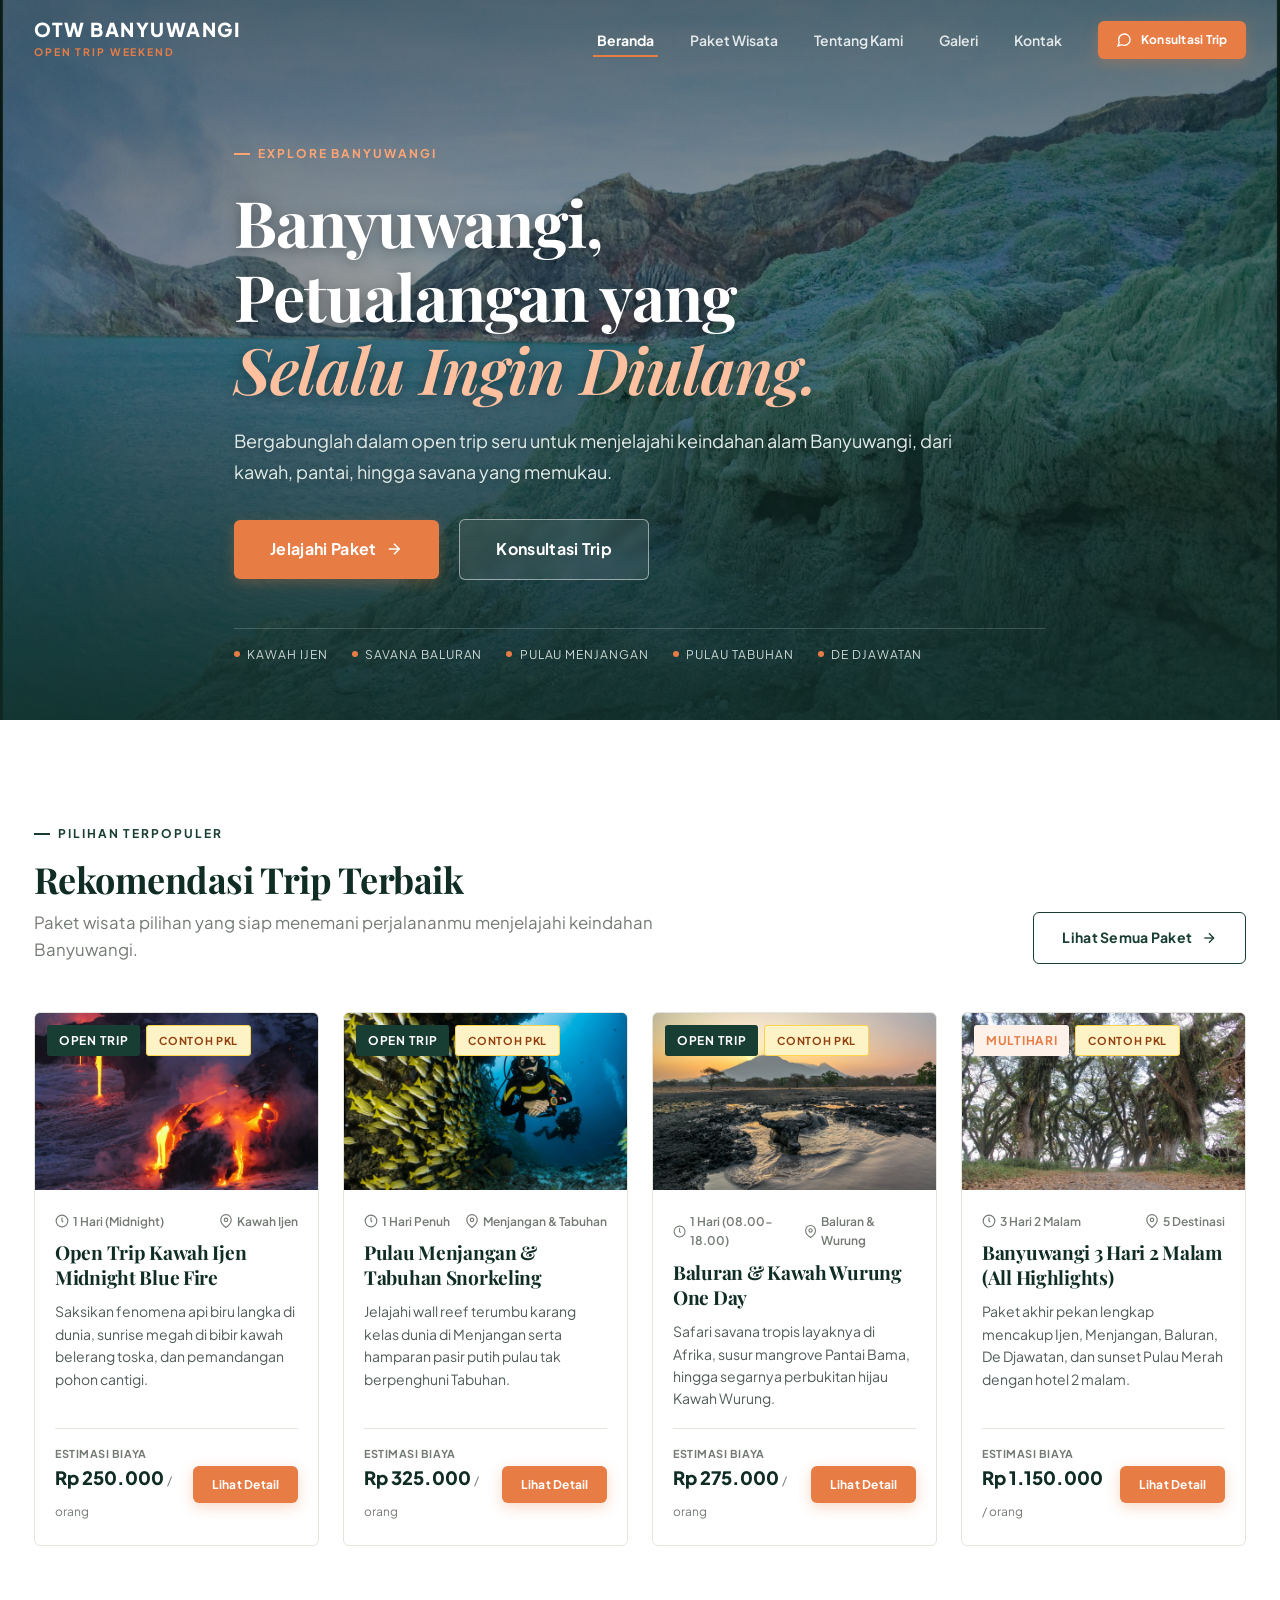
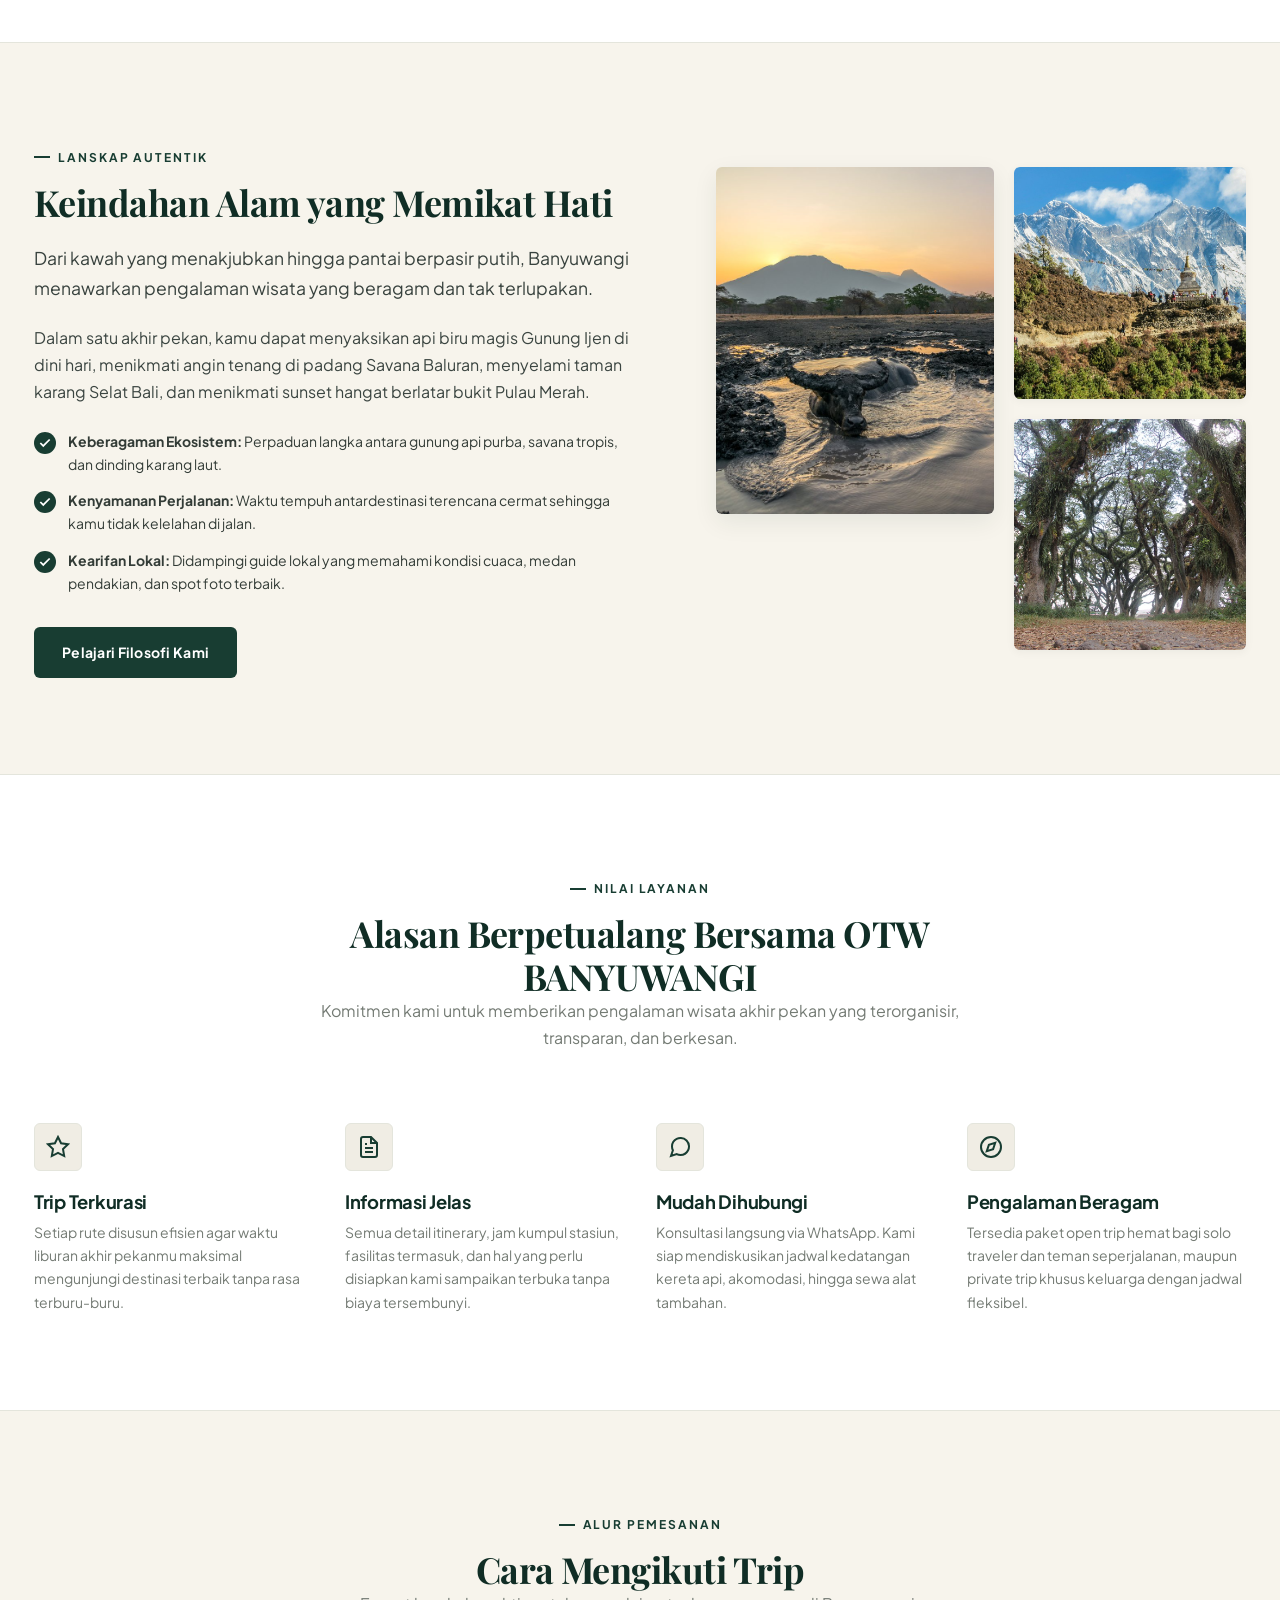
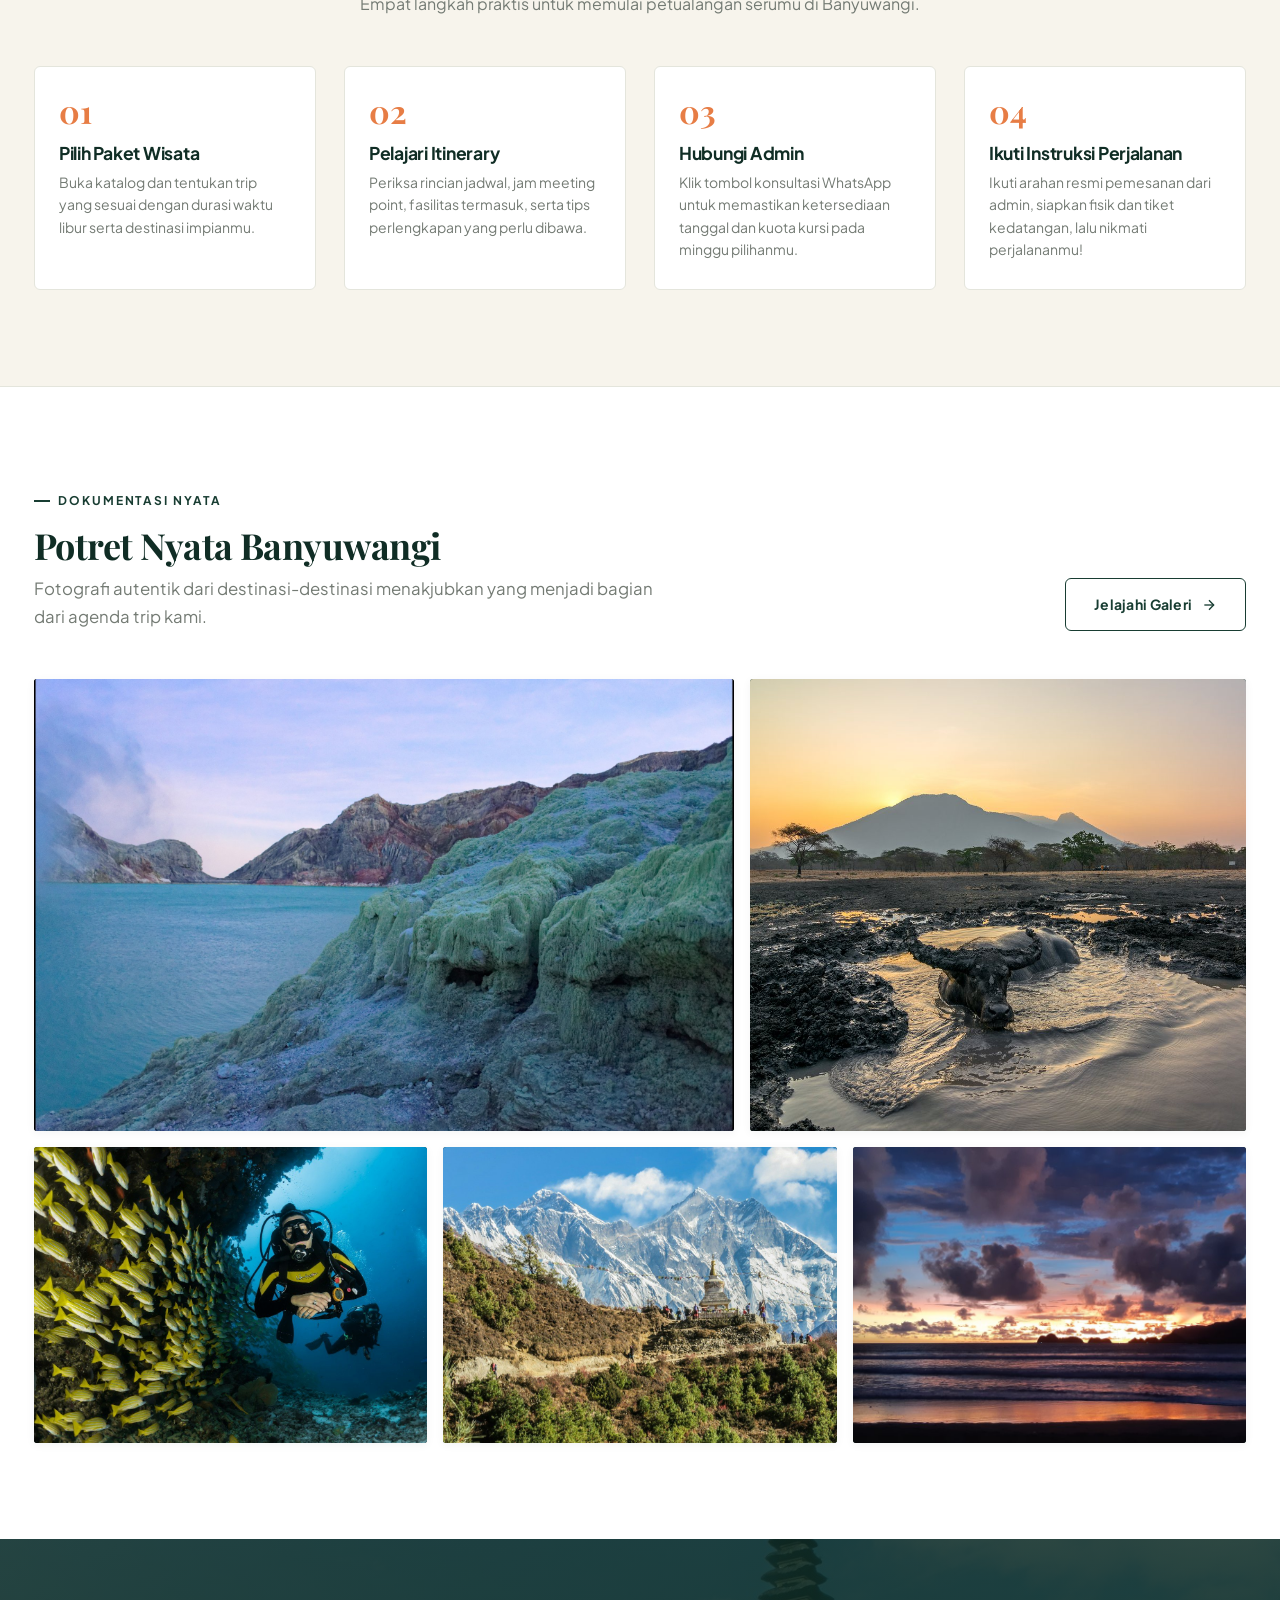
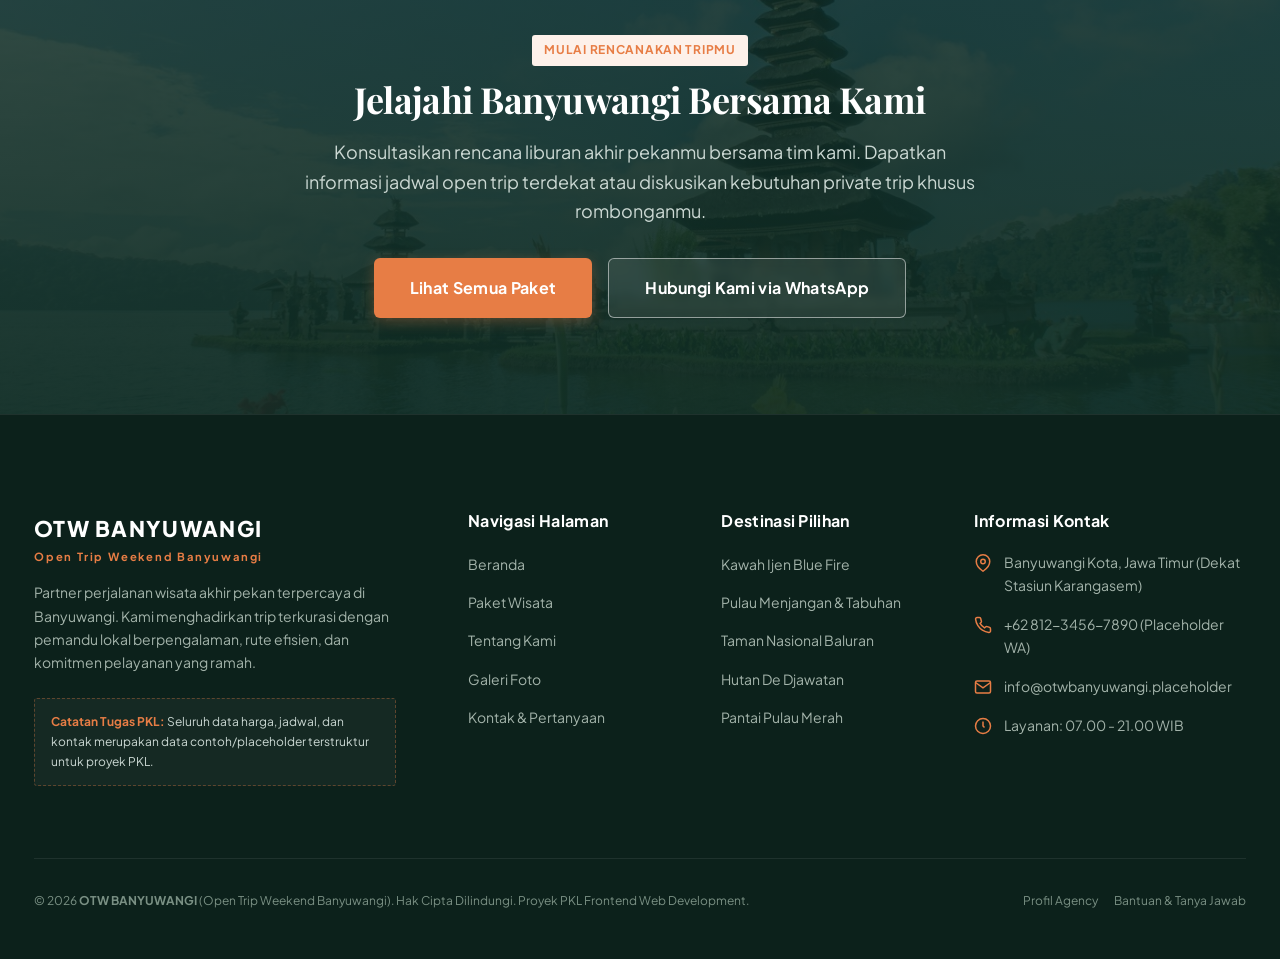
==== index.html @ c337ec23 "first commit" ====
<!DOCTYPE html>
<html lang="id">
<head>
  <meta charset="UTF-8" />
  <meta name="viewport" content="width=device-width, initial-scale=1.0" />
  <meta name="description" content="OTW BANYUWANGI (Open Trip Weekend Banyuwangi) — Pilihan open trip akhir pekan terkurasi menjelajahi Kawah Ijen, Baluran, Pulau Menjangan, dan pesona alam Banyuwangi." />
  <meta name="author" content="OTW BANYUWANGI" />
  <title>OTW BANYUWANGI — Open Trip Weekend & Paket Wisata Banyuwangi</title>

  <!-- Google Fonts Preconnect & Stylesheet -->
  <link rel="preconnect" href="https://fonts.googleapis.com" />
  <link rel="preconnect" href="https://fonts.gstatic.com" crossorigin />
  <link rel="stylesheet" href="css/style.css" />

  <link rel="icon" type="image/svg+xml" href="assets/images/logo.svg" />
</head>
<body>

  <!-- Aksesibilitas: Skip Link -->
  <a href="#main-content" class="skip-link">Lewati ke konten utama</a>

  <!-- ========================================================================
       GLOBAL NAVBAR (Floating & Seamless over Hero)
       ======================================================================== -->
  <header class="site-header">
    <div class="container">
      <nav class="navbar" aria-label="Navigasi Utama">
        <!-- Logo / Wordmark -->
        <a href="index.html" class="brand-link" aria-label="OTW BANYUWANGI Beranda">
          <div class="brand-wordmark">
            <span class="brand-main">OTW BANYUWANGI</span>
            <span class="brand-tag">OPEN TRIP WEEKEND</span>
          </div>
        </a>

        <!-- Mobile Toggle Button -->
        <button type="button" class="nav-toggle" aria-label="Buka navigasi menu" aria-expanded="false" aria-controls="primary-nav-menu">
          <span></span>
          <span></span>
          <span></span>
        </button>

        <!-- Navigation Menu Wrapper -->
        <div class="nav-menu-wrapper" id="primary-nav-menu">
          <ul class="nav-list">
            <li><a href="index.html" class="nav-link active" aria-current="page">Beranda</a></li>
            <li><a href="paket.html" class="nav-link">Paket Wisata</a></li>
            <li><a href="tentang.html" class="nav-link">Tentang Kami</a></li>
            <li><a href="galeri.html" class="nav-link">Galeri</a></li>
            <li><a href="kontak.html" class="nav-link">Kontak</a></li>
          </ul>

          <div class="nav-actions">
            <button type="button" class="btn btn-primary btn-sm" data-wa-trigger="true" data-wa-topic="Konsultasi Beranda Navbar">
              <svg width="16" height="16" viewBox="0 0 24 24" fill="none" stroke="currentColor" stroke-width="2" aria-hidden="true"><path d="M21 11.5a8.38 8.38 0 0 1-.9 3.8 8.5 8.5 0 0 1-7.6 4.7 8.38 8.38 0 0 1-3.8-.9L3 21l1.9-5.7a8.38 8.38 0 0 1-.9-3.8 8.5 8.5 0 0 1 4.7-7.6 8.38 8.38 0 0 1 3.8-.9h.5a8.48 8.48 0 0 1 8 8v.5z"></path></svg>
              Konsultasi Trip
            </button>
          </div>
        </div>
      </nav>
    </div>
  </header>

  <!-- ========================================================================
       HERO SECTION — CINEMATIC FULL-WIDTH REAL PHOTOGRAPHY
       ======================================================================== -->
  <main id="main-content">

    <section class="hero-cinematic" aria-labelledby="hero-title">
      <div class="container hero-container">
        <span class="kicker">Explore Banyuwangi</span>
        
        <h1 id="hero-title" class="hero-headline">
          Banyuwangi,<br />
          Petualangan yang<br />
          <span class="hero-headline-sub">Selalu Ingin Diulang.</span>
        </h1>

        <p class="hero-desc">
          Bergabunglah dalam open trip seru untuk menjelajahi keindahan alam Banyuwangi, dari kawah, pantai, hingga savana yang memukau.
        </p>

        <div class="hero-cta-row">
          <a href="paket.html" class="btn btn-primary btn-lg">
            Jelajahi Paket
            <svg width="18" height="18" viewBox="0 0 24 24" fill="none" stroke="currentColor" stroke-width="2" aria-hidden="true"><line x1="5" y1="12" x2="19" y2="12"></line><polyline points="12 5 19 12 12 19"></polyline></svg>
          </a>
          <button type="button" class="btn btn-outline-white btn-lg" data-wa-trigger="true" data-wa-topic="Hero Konsultasi Trip">
            Konsultasi Trip
          </button>
        </div>

        <div class="hero-meta-bar" aria-label="Destinasi Pilihan">
          <div class="hero-meta-item">
            <span class="hero-meta-dot"></span>
            <span>Kawah Ijen</span>
          </div>
          <div class="hero-meta-item">
            <span class="hero-meta-dot"></span>
            <span>Savana Baluran</span>
          </div>
          <div class="hero-meta-item">
            <span class="hero-meta-dot"></span>
            <span>Pulau Menjangan</span>
          </div>
          <div class="hero-meta-item">
            <span class="hero-meta-dot"></span>
            <span>Pulau Tabuhan</span>
          </div>
          <div class="hero-meta-item">
            <span class="hero-meta-dot"></span>
            <span>De Djawatan</span>
          </div>
        </div>
      </div>
    </section>

    <!-- ========================================================================
         SECTION 1: REKOMENDASI TRIP TERBAIK (Featured Packages)
         ======================================================================== -->
    <section class="section-packages" aria-labelledby="featured-title">
      <div class="container">
        <div class="section-head-row">
          <div class="section-head-text">
            <span class="kicker kicker-forest">Pilihan Terpopuler</span>
            <h2 id="featured-title">Rekomendasi Trip Terbaik</h2>
            <p>
              Paket wisata pilihan yang siap menemani perjalananmu menjelajahi keindahan Banyuwangi.
            </p>
          </div>
          <a href="paket.html" class="btn btn-outline">
            Lihat Semua Paket
            <svg width="16" height="16" viewBox="0 0 24 24" fill="none" stroke="currentColor" stroke-width="2" aria-hidden="true"><line x1="5" y1="12" x2="19" y2="12"></line><polyline points="12 5 19 12 12 19"></polyline></svg>
          </a>
        </div>

        <!-- 4 Card Quad Grid -->
        <div class="packages-quad-grid">
          <!-- Card 1: Kawah Ijen -->
          <article class="trip-card" data-category="open-trip">
            <div class="trip-card-media">
              <img src="assets/images/dest-ijen-card.jpg" alt="Lanskap pendakian Kawah Ijen Midnight Blue Fire" loading="lazy" width="600" height="375" />
              <div class="trip-card-badges">
                <span class="badge badge-forest">Open Trip</span>
                <span class="badge badge-sample">Contoh PKL</span>
              </div>
            </div>
            <div class="trip-card-body">
              <div class="trip-card-meta">
                <span class="trip-meta-item">
                  <svg width="14" height="14" viewBox="0 0 24 24" fill="none" stroke="currentColor" stroke-width="2"><circle cx="12" cy="12" r="10"></circle><polyline points="12 6 12 12 14 14"></polyline></svg>
                  1 Hari (Midnight)
                </span>
                <span class="trip-meta-item">
                  <svg width="14" height="14" viewBox="0 0 24 24" fill="none" stroke="currentColor" stroke-width="2"><path d="M21 10c0 7-9 13-9 13s-9-6-9-13a9 9 0 0 1 18 0z"></path><circle cx="12" cy="10" r="3"></circle></svg>
                  Kawah Ijen
                </span>
              </div>
              <h3 class="trip-card-title">
                <a href="detail-paket.html?paket=ijen">Open Trip Kawah Ijen Midnight Blue Fire</a>
              </h3>
              <p class="trip-card-desc">
                Saksikan fenomena api biru langka di dunia, sunrise megah di bibir kawah belerang toska, dan pemandangan pohon cantigi.
              </p>
              <div class="trip-card-footer">
                <div class="trip-card-price">
                  <span class="price-label">Estimasi Biaya</span>
                  <div class="price-val">Rp 250.000 <span class="price-unit">/ orang</span></div>
                </div>
                <a href="detail-paket.html?paket=ijen" class="btn btn-primary btn-sm">Lihat Detail</a>
              </div>
            </div>
          </article>

          <!-- Card 2: Menjangan & Tabuhan -->
          <article class="trip-card" data-category="open-trip">
            <div class="trip-card-media">
              <img src="assets/images/dest-menjangan.jpg" alt="Snorkeling bawah air di Pulau Menjangan dan Tabuhan" loading="lazy" width="600" height="375" />
              <div class="trip-card-badges">
                <span class="badge badge-forest">Open Trip</span>
                <span class="badge badge-sample">Contoh PKL</span>
              </div>
            </div>
            <div class="trip-card-body">
              <div class="trip-card-meta">
                <span class="trip-meta-item">
                  <svg width="14" height="14" viewBox="0 0 24 24" fill="none" stroke="currentColor" stroke-width="2"><circle cx="12" cy="12" r="10"></circle><polyline points="12 6 12 12 14 14"></polyline></svg>
                  1 Hari Penuh
                </span>
                <span class="trip-meta-item">
                  <svg width="14" height="14" viewBox="0 0 24 24" fill="none" stroke="currentColor" stroke-width="2"><path d="M21 10c0 7-9 13-9 13s-9-6-9-13a9 9 0 0 1 18 0z"></path><circle cx="12" cy="10" r="3"></circle></svg>
                  Menjangan & Tabuhan
                </span>
              </div>
              <h3 class="trip-card-title">
                <a href="detail-paket.html?paket=menjangan-tabuhan">Pulau Menjangan & Tabuhan Snorkeling</a>
              </h3>
              <p class="trip-card-desc">
                Jelajahi wall reef terumbu karang kelas dunia di Menjangan serta hamparan pasir putih pulau tak berpenghuni Tabuhan.
              </p>
              <div class="trip-card-footer">
                <div class="trip-card-price">
                  <span class="price-label">Estimasi Biaya</span>
                  <div class="price-val">Rp 325.000 <span class="price-unit">/ orang</span></div>
                </div>
                <a href="detail-paket.html?paket=menjangan-tabuhan" class="btn btn-primary btn-sm">Lihat Detail</a>
              </div>
            </div>
          </article>

          <!-- Card 3: Baluran & Kawah Wurung -->
          <article class="trip-card" data-category="open-trip">
            <div class="trip-card-media">
              <img src="assets/images/dest-baluran.jpg" alt="Savana Bekol Baluran saat sore hari" loading="lazy" width="600" height="375" />
              <div class="trip-card-badges">
                <span class="badge badge-forest">Open Trip</span>
                <span class="badge badge-sample">Contoh PKL</span>
              </div>
            </div>
            <div class="trip-card-body">
              <div class="trip-card-meta">
                <span class="trip-meta-item">
                  <svg width="14" height="14" viewBox="0 0 24 24" fill="none" stroke="currentColor" stroke-width="2"><circle cx="12" cy="12" r="10"></circle><polyline points="12 6 12 12 14 14"></polyline></svg>
                  1 Hari (08.00-18.00)
                </span>
                <span class="trip-meta-item">
                  <svg width="14" height="14" viewBox="0 0 24 24" fill="none" stroke="currentColor" stroke-width="2"><path d="M21 10c0 7-9 13-9 13s-9-6-9-13a9 9 0 0 1 18 0z"></path><circle cx="12" cy="10" r="3"></circle></svg>
                  Baluran & Wurung
                </span>
              </div>
              <h3 class="trip-card-title">
                <a href="detail-paket.html?paket=baluran">Baluran & Kawah Wurung One Day</a>
              </h3>
              <p class="trip-card-desc">
                Safari savana tropis layaknya di Afrika, susur mangrove Pantai Bama, hingga segarnya perbukitan hijau Kawah Wurung.
              </p>
              <div class="trip-card-footer">
                <div class="trip-card-price">
                  <span class="price-label">Estimasi Biaya</span>
                  <div class="price-val">Rp 275.000 <span class="price-unit">/ orang</span></div>
                </div>
                <a href="detail-paket.html?paket=baluran" class="btn btn-primary btn-sm">Lihat Detail</a>
              </div>
            </div>
          </article>

          <!-- Card 4: Banyuwangi 3H2M -->
          <article class="trip-card" data-category="multihari">
            <div class="trip-card-media">
              <img src="assets/images/dest-djawatan.jpg" alt="Hutan trembesi purba De Djawatan Banyuwangi" loading="lazy" width="600" height="375" />
              <div class="trip-card-badges">
                <span class="badge badge-orange">Multihari</span>
                <span class="badge badge-sample">Contoh PKL</span>
              </div>
            </div>
            <div class="trip-card-body">
              <div class="trip-card-meta">
                <span class="trip-meta-item">
                  <svg width="14" height="14" viewBox="0 0 24 24" fill="none" stroke="currentColor" stroke-width="2"><circle cx="12" cy="12" r="10"></circle><polyline points="12 6 12 12 14 14"></polyline></svg>
                  3 Hari 2 Malam
                </span>
                <span class="trip-meta-item">
                  <svg width="14" height="14" viewBox="0 0 24 24" fill="none" stroke="currentColor" stroke-width="2"><path d="M21 10c0 7-9 13-9 13s-9-6-9-13a9 9 0 0 1 18 0z"></path><circle cx="12" cy="10" r="3"></circle></svg>
                  5 Destinasi
                </span>
              </div>
              <h3 class="trip-card-title">
                <a href="detail-paket.html?paket=banyuwangi-3d2n">Banyuwangi 3 Hari 2 Malam (All Highlights)</a>
              </h3>
              <p class="trip-card-desc">
                Paket akhir pekan lengkap mencakup Ijen, Menjangan, Baluran, De Djawatan, dan sunset Pulau Merah dengan hotel 2 malam.
              </p>
              <div class="trip-card-footer">
                <div class="trip-card-price">
                  <span class="price-label">Estimasi Biaya</span>
                  <div class="price-val">Rp 1.150.000 <span class="price-unit">/ orang</span></div>
                </div>
                <a href="detail-paket.html?paket=banyuwangi-3d2n" class="btn btn-primary btn-sm">Lihat Detail</a>
              </div>
            </div>
          </article>
        </div>
      </div>
    </section>

    <!-- ========================================================================
         SECTION 2: KEINDAHAN ALAM YANG MEMIKAT HATI (Editorial Section)
         ======================================================================== -->
    <section class="section-editorial" aria-labelledby="editorial-heading">
      <div class="container">
        <div class="editorial-layout">
          <!-- Text Content Side -->
          <div class="editorial-content">
            <span class="kicker kicker-forest">Lanskap Autentik</span>
            <h2 id="editorial-heading">Keindahan Alam yang Memikat Hati</h2>
            <p class="lead-text">
              Dari kawah yang menakjubkan hingga pantai berpasir putih, Banyuwangi menawarkan pengalaman wisata yang beragam dan tak terlupakan.
            </p>
            <p class="prose">
              Dalam satu akhir pekan, kamu dapat menyaksikan api biru magis Gunung Ijen di dini hari, menikmati angin tenang di padang Savana Baluran, menyelami taman karang Selat Bali, dan menikmati sunset hangat berlatar bukit Pulau Merah.
            </p>

            <div class="editorial-highlights">
              <div class="editorial-item">
                <div class="editorial-icon">
                  <svg width="14" height="14" viewBox="0 0 24 24" fill="none" stroke="currentColor" stroke-width="3"><polyline points="20 6 9 17 4 12"></polyline></svg>
                </div>
                <div><strong>Keberagaman Ekosistem:</strong> Perpaduan langka antara gunung api purba, savana tropis, dan dinding karang laut.</div>
              </div>
              <div class="editorial-item">
                <div class="editorial-icon">
                  <svg width="14" height="14" viewBox="0 0 24 24" fill="none" stroke="currentColor" stroke-width="3"><polyline points="20 6 9 17 4 12"></polyline></svg>
                </div>
                <div><strong>Kenyamanan Perjalanan:</strong> Waktu tempuh antardestinasi terencana cermat sehingga kamu tidak kelelahan di jalan.</div>
              </div>
              <div class="editorial-item">
                <div class="editorial-icon">
                  <svg width="14" height="14" viewBox="0 0 24 24" fill="none" stroke="currentColor" stroke-width="3"><polyline points="20 6 9 17 4 12"></polyline></svg>
                </div>
                <div><strong>Kearifan Lokal:</strong> Didampingi guide lokal yang memahami kondisi cuaca, medan pendakian, dan spot foto terbaik.</div>
              </div>
            </div>

            <a href="tentang.html" class="btn btn-forest">Pelajari Filosofi Kami</a>
          </div>

          <!-- Photography Composition Side -->
          <div class="editorial-media-group">
            <div class="media-large">
              <img src="assets/images/dest-baluran.jpg" alt="Savana Bekol Baluran National Park berlatar Gunung Baluran" loading="lazy" width="600" height="750" />
            </div>
            <div class="media-stacked">
              <div class="media-small">
                <img src="assets/images/dest-tabuhan.jpg" alt="Pulau Tabuhan berpasir putih dan laut toska" loading="lazy" width="400" height="400" />
              </div>
              <div class="media-small">
                <img src="assets/images/dest-djawatan.jpg" alt="Hutan trembesi De Djawatan berselimut paku sarang" loading="lazy" width="400" height="400" />
              </div>
            </div>
          </div>
        </div>
      </div>
    </section>

    <!-- ========================================================================
         SECTION 3: ALASAN BERPETUALANG BERSAMA OTW BANYUWANGI
         ======================================================================== -->
    <section class="section-why-us" aria-labelledby="why-title">
      <div class="container">
        <div class="why-header">
          <span class="kicker kicker-forest">Nilai Layanan</span>
          <h2 id="why-title">Alasan Berpetualang Bersama OTW BANYUWANGI</h2>
          <p class="text-muted">
            Komitmen kami untuk memberikan pengalaman wisata akhir pekan yang terorganisir, transparan, dan berkesan.
          </p>
        </div>

        <div class="why-horizontal-row">
          <!-- Pillar 1 -->
          <div class="why-pillar">
            <div class="why-icon-wrap">
              <svg width="24" height="24" viewBox="0 0 24 24" fill="none" stroke="currentColor" stroke-width="2"><path d="M12 2l3.09 6.26L22 9.27l-5 4.87 1.18 6.88L12 17.77l-6.18 3.25L7 14.14 2 9.27l6.91-1.01L12 2z"></path></svg>
            </div>
            <h3>Trip Terkurasi</h3>
            <p>
              Setiap rute disusun efisien agar waktu liburan akhir pekanmu maksimal mengunjungi destinasi terbaik tanpa rasa terburu-buru.
            </p>
          </div>

          <!-- Pillar 2 -->
          <div class="why-pillar">
            <div class="why-icon-wrap">
              <svg width="24" height="24" viewBox="0 0 24 24" fill="none" stroke="currentColor" stroke-width="2"><path d="M14 2H6a2 2 0 0 0-2 2v16a2 2 0 0 0 2 2h12a2 2 0 0 0 2-2V8z"></path><polyline points="14 2 14 8 20 8"></polyline><line x1="16" y1="13" x2="8" y2="13"></line><line x1="16" y1="17" x2="8" y2="17"></line><polyline points="10 9 9 9 8 9"></polyline></svg>
            </div>
            <h3>Informasi Jelas</h3>
            <p>
              Semua detail itinerary, jam kumpul stasiun, fasilitas termasuk, dan hal yang perlu disiapkan kami sampaikan terbuka tanpa biaya tersembunyi.
            </p>
          </div>

          <!-- Pillar 3 -->
          <div class="why-pillar">
            <div class="why-icon-wrap">
              <svg width="24" height="24" viewBox="0 0 24 24" fill="none" stroke="currentColor" stroke-width="2"><path d="M21 11.5a8.38 8.38 0 0 1-.9 3.8 8.5 8.5 0 0 1-7.6 4.7 8.38 8.38 0 0 1-3.8-.9L3 21l1.9-5.7a8.38 8.38 0 0 1-.9-3.8 8.5 8.5 0 0 1 4.7-7.6 8.38 8.38 0 0 1 3.8-.9h.5a8.48 8.48 0 0 1 8 8v.5z"></path></svg>
            </div>
            <h3>Mudah Dihubungi</h3>
            <p>
              Konsultasi langsung via WhatsApp. Kami siap mendiskusikan jadwal kedatangan kereta api, akomodasi, hingga sewa alat tambahan.
            </p>
          </div>

          <!-- Pillar 4 -->
          <div class="why-pillar">
            <div class="why-icon-wrap">
              <svg width="24" height="24" viewBox="0 0 24 24" fill="none" stroke="currentColor" stroke-width="2"><circle cx="12" cy="12" r="10"></circle><polygon points="16.24 7.76 14.12 14.12 7.76 16.24 9.88 9.88 16.24 7.76"></polygon></svg>
            </div>
            <h3>Pengalaman Beragam</h3>
            <p>
              Tersedia paket open trip hemat bagi solo traveler dan teman seperjalanan, maupun private trip khusus keluarga dengan jadwal fleksibel.
            </p>
          </div>
        </div>
      </div>
    </section>

    <!-- ========================================================================
         SECTION 4: CARA MENGIKUTI TRIP (01, 02, 03, 04)
         ======================================================================== -->
    <section class="section-steps" aria-labelledby="steps-title">
      <div class="container">
        <div class="why-header" style="margin-bottom: var(--space-xl);">
          <span class="kicker kicker-forest">Alur Pemesanan</span>
          <h2 id="steps-title">Cara Mengikuti Trip</h2>
          <p class="text-muted">
            Empat langkah praktis untuk memulai petualangan serumu di Banyuwangi.
          </p>
        </div>

        <div class="steps-row">
          <div class="step-box">
            <div class="step-num">01</div>
            <h3>Pilih Paket Wisata</h3>
            <p>Buka katalog dan tentukan trip yang sesuai dengan durasi waktu libur serta destinasi impianmu.</p>
          </div>

          <div class="step-box">
            <div class="step-num">02</div>
            <h3>Pelajari Itinerary</h3>
            <p>Periksa rincian jadwal, jam meeting point, fasilitas termasuk, serta tips perlengkapan yang perlu dibawa.</p>
          </div>

          <div class="step-box">
            <div class="step-num">03</div>
            <h3>Hubungi Admin</h3>
            <p>Klik tombol konsultasi WhatsApp untuk memastikan ketersediaan tanggal dan kuota kursi pada minggu pilihanmu.</p>
          </div>

          <div class="step-box">
            <div class="step-num">04</div>
            <h3>Ikuti Instruksi Perjalanan</h3>
            <p>Ikuti arahan resmi pemesanan dari admin, siapkan fisik dan tiket kedatangan, lalu nikmati perjalananmu!</p>
          </div>
        </div>
      </div>
    </section>

    <!-- ========================================================================
         SECTION 5: GALERI FOTO EDITORIAL PREVIEW
         ======================================================================== -->
    <section class="section-gallery-preview" aria-labelledby="gallery-preview-heading">
      <div class="container">
        <div class="section-head-row">
          <div class="section-head-text">
            <span class="kicker kicker-forest">Dokumentasi Nyata</span>
            <h2 id="gallery-preview-heading">Potret Nyata Banyuwangi</h2>
            <p>
              Fotografi autentik dari destinasi-destinasi menakjubkan yang menjadi bagian dari agenda trip kami.
            </p>
          </div>
          <a href="galeri.html" class="btn btn-outline">
            Jelajahi Galeri
            <svg width="16" height="16" viewBox="0 0 24 24" fill="none" stroke="currentColor" stroke-width="2" aria-hidden="true"><line x1="5" y1="12" x2="19" y2="12"></line><polyline points="12 5 19 12 12 19"></polyline></svg>
          </a>
        </div>

        <div class="gallery-preview-mosaic">
          <div class="gallery-tile tile-w-7">
            <img src="assets/images/hero-ijen.jpg" alt="Panorama kaldera dan danau belerang toska Kawah Ijen saat matahari terbit" loading="lazy" width="800" height="500" />
            <div class="gallery-tile-caption">Danau Kaldera Toska Kawah Ijen</div>
          </div>
          <div class="gallery-tile tile-w-5">
            <img src="assets/images/dest-baluran.jpg" alt="Savana Bekol Taman Nasional Baluran saat golden hour" loading="lazy" width="600" height="500" />
            <div class="gallery-tile-caption">Golden Hour Savana Bekol Baluran</div>
          </div>
          <div class="gallery-tile tile-w-4">
            <img src="assets/images/dest-menjangan.jpg" alt="Terumbu karang dan kejernihan air laut Pulau Menjangan" loading="lazy" width="400" height="300" />
            <div class="gallery-tile-caption">Bawah Laut Terumbu Karang Menjangan</div>
          </div>
          <div class="gallery-tile tile-w-4b">
            <img src="assets/images/dest-tabuhan.jpg" alt="Pasir putih dan air laut dangkal toska Pulau Tabuhan" loading="lazy" width="400" height="300" />
            <div class="gallery-tile-caption">Pasir Putih Pulau Tabuhan</div>
          </div>
          <div class="gallery-tile tile-w-4c">
            <img src="assets/images/dest-pulau-merah.jpg" alt="Matahari terbenam di Pantai Pulau Merah Banyuwangi" loading="lazy" width="400" height="300" />
            <div class="gallery-tile-caption">Sunset Magis Pantai Pulau Merah</div>
          </div>
        </div>
      </div>
    </section>

    <!-- ========================================================================
         SECTION 6: CTA PENUTUP
         ======================================================================== -->
    <section class="section-closing-cta" aria-labelledby="cta-heading">
      <div class="container">
        <div class="closing-cta-inner">
          <span class="badge badge-orange">Mulai Rencanakan Tripmu</span>
          <h2 id="cta-heading">Jelajahi Banyuwangi Bersama Kami</h2>
          <p>
            Konsultasikan rencana liburan akhir pekanmu bersama tim kami. Dapatkan informasi jadwal open trip terdekat atau diskusikan kebutuhan private trip khusus rombonganmu.
          </p>
          <div class="closing-cta-btns">
            <a href="paket.html" class="btn btn-primary btn-lg">Lihat Semua Paket</a>
            <button type="button" class="btn btn-outline-white btn-lg" data-wa-trigger="true" data-wa-topic="CTA Penutup Beranda">
              Hubungi Kami via WhatsApp
            </button>
          </div>
        </div>
      </div>
    </section>

  </main>

  <!-- ========================================================================
       GLOBAL FOOTER
       ======================================================================== -->
  <footer class="site-footer">
    <div class="container">
      <div class="footer-grid">
        <!-- Brand Info -->
        <div class="footer-brand">
          <div class="brand-main">OTW BANYUWANGI</div>
          <div class="brand-tag">Open Trip Weekend Banyuwangi</div>
          <p class="footer-desc">
            Partner perjalanan wisata akhir pekan terpercaya di Banyuwangi. Kami menghadirkan trip terkurasi dengan pemandu lokal berpengalaman, rute efisien, dan komitmen pelayanan yang ramah.
          </p>
          <div class="footer-disclaimer">
            <strong>Catatan Tugas PKL:</strong> Seluruh data harga, jadwal, dan kontak merupakan data contoh/placeholder terstruktur untuk proyek PKL.
          </div>
        </div>

        <!-- Quick Links -->
        <div class="footer-col">
          <h4>Navigasi Halaman</h4>
          <ul class="footer-links">
            <li><a href="index.html">Beranda</a></li>
            <li><a href="paket.html">Paket Wisata</a></li>
            <li><a href="tentang.html">Tentang Kami</a></li>
            <li><a href="galeri.html">Galeri Foto</a></li>
            <li><a href="kontak.html">Kontak & Pertanyaan</a></li>
          </ul>
        </div>

        <!-- Destination Links -->
        <div class="footer-col">
          <h4>Destinasi Pilihan</h4>
          <ul class="footer-links">
            <li><a href="detail-paket.html?paket=ijen">Kawah Ijen Blue Fire</a></li>
            <li><a href="detail-paket.html?paket=menjangan-tabuhan">Pulau Menjangan & Tabuhan</a></li>
            <li><a href="detail-paket.html?paket=baluran">Taman Nasional Baluran</a></li>
            <li><a href="detail-paket.html?paket=banyuwangi-3d2n">Hutan De Djawatan</a></li>
            <li><a href="detail-paket.html?paket=private-trip">Pantai Pulau Merah</a></li>
          </ul>
        </div>

        <!-- Contact Info Placeholder -->
        <div class="footer-col">
          <h4>Informasi Kontak</h4>
          <div class="footer-contact-item">
            <svg viewBox="0 0 24 24" fill="none" stroke="currentColor" stroke-width="2" aria-hidden="true"><path d="M21 10c0 7-9 13-9 13s-9-6-9-13a9 9 0 0 1 18 0z"></path><circle cx="12" cy="10" r="3"></circle></svg>
            <span>Banyuwangi Kota, Jawa Timur (Dekat Stasiun Karangasem)</span>
          </div>
          <div class="footer-contact-item">
            <svg viewBox="0 0 24 24" fill="none" stroke="currentColor" stroke-width="2" aria-hidden="true"><path d="M22 16.92v3a2 2 0 0 1-2.18 2 19.79 19.79 0 0 1-8.63-3.07 19.5 19.5 0 0 1-6-6 19.79 19.79 0 0 1-3.07-8.67A2 2 0 0 1 4.11 2h3a2 2 0 0 1 2 1.72 12.84 12.84 0 0 0 .7 2.81 2 2 0 0 1-.45 2.11L8.09 9.91a16 16 0 0 0 6 6l1.27-1.27a2 2 0 0 1 2.11-.45 12.84 12.84 0 0 0 2.81.7A2 2 0 0 1 22 16.92z"></path></svg>
            <a href="#" data-wa-trigger="true" data-wa-topic="Footer WhatsApp Kontak">+62 812-3456-7890 (Placeholder WA)</a>
          </div>
          <div class="footer-contact-item">
            <svg viewBox="0 0 24 24" fill="none" stroke="currentColor" stroke-width="2" aria-hidden="true"><path d="M4 4h16c1.1 0 2 .9 2 2v12c0 1.1-.9 2-2 2H4c-1.1 0-2-.9-2-2V6c0-1.1.9-2 2-2z"></path><polyline points="22,6 12,13 2,6"></polyline></svg>
            <span>info@otwbanyuwangi.placeholder</span>
          </div>
          <div class="footer-contact-item">
            <svg viewBox="0 0 24 24" fill="none" stroke="currentColor" stroke-width="2" aria-hidden="true"><circle cx="12" cy="12" r="10"></circle><polyline points="12 6 12 12 14 14"></polyline></svg>
            <span>Layanan: 07.00 - 21.00 WIB</span>
          </div>
        </div>
      </div>

      <div class="footer-bottom">
        <div>
          © 2026 <strong>OTW BANYUWANGI</strong> (Open Trip Weekend Banyuwangi). Hak Cipta Dilindungi. Proyek PKL Frontend Web Development.
        </div>
        <div style="display: flex; gap: 1rem;">
          <a href="tentang.html" style="color: inherit;">Profil Agency</a>
          <a href="kontak.html" style="color: inherit;">Bantuan & Tanya Jawab</a>
        </div>
      </div>
    </div>
  </footer>

  <script src="js/script.js"></script>
</body>
</html>
---- css/style.css ----
/* ==========================================================================
   OTW BANYUWANGI — Premium Travel Agency Design System
   Identity: Cinematic Nature Photography & Editorial Travel Magazine
   Palet: Forest Green (#183D32), Deep Forest (#102D25), Primary Green (#234A3A),
          Warm Ivory (#F7F4EC), Pure White (#FFFFFF), Sunrise Orange (#E77D45),
          Muted Text (#747B74), Soft Border (#E4E5DC)
   ========================================================================== */

/* --- Google Fonts Import --- */
@import url('https://fonts.googleapis.com/css2?family=Playfair+Display:ital,wght@0,600;0,700;0,800;1,600;1,700&family=Plus+Jakarta+Sans:ital,wght@0,400;0,500;0,600;0,700;0,800;1,400;1,600&display=swap');

/* --- Design Tokens / CSS Variables --- */
:root {
  /* Brand Palette */
  --color-forest: #183D32;
  --color-deep-forest: #102D25;
  --color-primary-green: #234A3A;
  --color-ivory: #F7F4EC;
  --color-white: #FFFFFF;
  --color-orange: #E77D45;
  --color-orange-hover: #D46B34;
  --color-orange-subtle: #FDF1EA;
  --color-charcoal: #1E2623;
  --color-muted: #747B74;
  --color-border: #E4E5DC;
  --color-border-dark: rgba(255, 255, 255, 0.14);
  --color-surface-soft: #F0EDE4;

  /* Typography */
  --font-serif: 'Playfair Display', Georgia, 'Times New Roman', serif;
  --font-sans: 'Plus Jakarta Sans', -apple-system, BlinkMacSystemFont, 'Segoe UI', Roboto, Helvetica, Arial, sans-serif;

  /* Fluid Typography Scale */
  --text-xs: 0.75rem;
  --text-sm: 0.875rem;
  --text-base: 1rem;
  --text-lg: 1.125rem;
  --text-xl: 1.25rem;
  --text-2xl: clamp(1.35rem, 2.2vw, 1.65rem);
  --text-3xl: clamp(1.65rem, 3.2vw, 2.25rem);
  --text-4xl: clamp(2.1rem, 4.4vw, 3rem);
  --text-hero: clamp(2.4rem, 5.5vw, 4rem);

  /* Spacing Scale */
  --space-2xs: 0.25rem;
  --space-xs: 0.5rem;
  --space-sm: 0.75rem;
  --space-md: 1rem;
  --space-lg: 1.5rem;
  --space-xl: 2rem;
  --space-2xl: 3rem;
  --space-3xl: 4.5rem;
  --space-4xl: 6rem;

  /* Containers */
  --container-max: 1260px;
  --container-narrow: 920px;
  --container-pad: 1.5rem;

  /* Border Radii (Moderate, never excessive rounded pills on everything) */
  --radius-xs: 3px;
  --radius-sm: 6px;
  --radius-md: 10px;
  --radius-lg: 16px;
  --radius-full: 9999px;

  /* Subtle Shadows */
  --shadow-subtle: 0 2px 10px rgba(16, 45, 37, 0.05);
  --shadow-card: 0 8px 24px rgba(16, 45, 37, 0.08);
  --shadow-hover: 0 16px 36px rgba(16, 45, 37, 0.14);
  --shadow-modal: 0 24px 64px rgba(10, 28, 23, 0.45);

  /* Transitions */
  --transition-fast: 180ms ease;
  --transition-normal: 280ms cubic-bezier(0.16, 1, 0.3, 1);

  /* Layering */
  --z-nav: 100;
  --z-modal: 300;
}

/* --- Global Reset & Baseline --- */
*, *::before, *::after {
  box-sizing: border-box;
  margin: 0;
  padding: 0;
}

html {
  font-size: 16px;
  scroll-behavior: smooth;
  -webkit-text-size-adjust: 100%;
}

body {
  font-family: var(--font-sans);
  color: var(--color-charcoal);
  background-color: var(--color-ivory);
  line-height: 1.65;
  text-rendering: optimizeLegibility;
  -webkit-font-smoothing: antialiased;
  min-height: 100vh;
  display: flex;
  flex-direction: column;
}

main {
  flex: 1 0 auto;
}

img, svg {
  display: block;
  max-width: 100%;
  height: auto;
}

a {
  color: inherit;
  text-decoration: none;
  transition: color var(--transition-fast), opacity var(--transition-fast);
}

button, input, select, textarea {
  font: inherit;
  color: inherit;
}

button {
  background: none;
  border: none;
  cursor: pointer;
}

ul, ol {
  list-style: none;
}

/* Accessibility: Skip Link */
.skip-link {
  position: absolute;
  top: -120px;
  left: 1.5rem;
  background: var(--color-orange);
  color: var(--color-white);
  padding: 0.75rem 1.25rem;
  border-radius: var(--radius-sm);
  z-index: 999;
  font-weight: 700;
  transition: top var(--transition-fast);
}
.skip-link:focus {
  top: 1.5rem;
}

:focus-visible {
  outline: 2px solid var(--color-orange);
  outline-offset: 3px;
}

.sr-only {
  position: absolute;
  width: 1px;
  height: 1px;
  padding: 0;
  margin: -1px;
  overflow: hidden;
  clip: rect(0, 0, 0, 0);
  white-space: nowrap;
  border: 0;
}

/* --- Containers --- */
.container {
  width: 100%;
  max-width: var(--container-max);
  margin-inline: auto;
  padding-inline: var(--container-pad);
}

.container-narrow {
  width: 100%;
  max-width: var(--container-narrow);
  margin-inline: auto;
  padding-inline: var(--container-pad);
}

/* --- Typography System --- */
h1, h2, h3, h4, .font-serif {
  font-family: var(--font-serif);
  color: var(--color-deep-forest);
  font-weight: 700;
  line-height: 1.2;
  letter-spacing: -0.015em;
}

.font-sans {
  font-family: var(--font-sans);
}

.serif-italic {
  font-style: italic;
  font-weight: 600;
  color: var(--color-orange);
}

.text-hero { font-size: var(--text-hero); line-height: 1.15; }
.text-4xl { font-size: var(--text-4xl); }
.text-3xl { font-size: var(--text-3xl); }
.text-2xl { font-size: var(--text-2xl); }
.text-xl { font-size: var(--text-xl); }
.text-muted { color: var(--color-muted); }

.prose {
  max-width: 65ch;
  line-height: 1.7;
  color: #3B4541;
}

/* --- Kicker Label --- */
.kicker {
  display: inline-flex;
  align-items: center;
  gap: 0.5rem;
  font-size: var(--text-xs);
  font-weight: 700;
  letter-spacing: 0.16em;
  text-transform: uppercase;
  color: var(--color-orange);
  margin-bottom: var(--space-xs);
}
.kicker::before {
  content: "";
  display: inline-block;
  width: 16px;
  height: 2px;
  background-color: var(--color-orange);
}
.kicker-forest {
  color: var(--color-forest);
}
.kicker-forest::before {
  background-color: var(--color-forest);
}

/* --- Buttons --- */
.btn {
  display: inline-flex;
  align-items: center;
  justify-content: center;
  gap: 0.55rem;
  padding: 0.85rem 1.75rem;
  font-size: var(--text-sm);
  font-weight: 700;
  letter-spacing: 0.02em;
  border-radius: var(--radius-sm);
  transition: all var(--transition-fast);
  white-space: nowrap;
}

.btn-primary {
  background-color: var(--color-orange);
  color: var(--color-white);
  box-shadow: 0 4px 14px rgba(231, 125, 69, 0.3);
}
.btn-primary:hover {
  background-color: var(--color-orange-hover);
  transform: translateY(-1px);
  box-shadow: 0 6px 20px rgba(231, 125, 69, 0.4);
}

.btn-forest {
  background-color: var(--color-forest);
  color: var(--color-white);
}
.btn-forest:hover {
  background-color: var(--color-deep-forest);
  transform: translateY(-1px);
}

.btn-outline {
  background-color: transparent;
  color: var(--color-forest);
  border: 1px solid var(--color-forest);
}
.btn-outline:hover {
  background-color: var(--color-forest);
  color: var(--color-white);
}

.btn-outline-white {
  background-color: rgba(255, 255, 255, 0.08);
  color: var(--color-white);
  border: 1px solid rgba(255, 255, 255, 0.5);
  backdrop-filter: blur(4px);
}
.btn-outline-white:hover {
  background-color: var(--color-white);
  color: var(--color-deep-forest);
  border-color: var(--color-white);
}

.btn-ghost {
  background: transparent;
  color: var(--color-forest);
  padding-inline: 0.25rem;
}
.btn-ghost:hover {
  color: var(--color-orange);
}

.btn-sm {
  padding: 0.55rem 1.15rem;
  font-size: var(--text-xs);
}

.btn-lg {
  padding: 1rem 2.25rem;
  font-size: var(--text-base);
}

.btn-whatsapp {
  background-color: #25D366;
  color: #FFFFFF;
}
.btn-whatsapp:hover {
  background-color: #1EBE5D;
}

/* --- Badges --- */
.badge {
  display: inline-flex;
  align-items: center;
  gap: 0.35rem;
  padding: 0.35rem 0.75rem;
  font-size: var(--text-xs);
  font-weight: 700;
  text-transform: uppercase;
  letter-spacing: 0.06em;
  border-radius: var(--radius-xs);
}
.badge-forest {
  background-color: var(--color-forest);
  color: var(--color-white);
}
.badge-orange {
  background-color: var(--color-orange-subtle);
  color: var(--color-orange);
}
.badge-sample {
  background-color: #FEF3C7;
  color: #92400E;
  font-size: 0.68rem;
  border: 1px solid #FCD34D;
}

/* ==========================================================================
   GLOBAL NAVBAR
   Seamless, elegant, transparent on hero, sticky on scroll
   ========================================================================== */
.site-header {
  position: absolute;
  top: 0;
  left: 0;
  right: 0;
  z-index: var(--z-nav);
  background: transparent;
  transition: background-color var(--transition-fast), border-color var(--transition-fast);
}

/* Subpage Header style (solid deep forest background for non-transparent pages) */
.site-header.subpage-header {
  position: sticky;
  background-color: var(--color-deep-forest);
  border-bottom: 1px solid rgba(255, 255, 255, 0.08);
}

.navbar {
  display: flex;
  align-items: center;
  justify-content: space-between;
  height: 80px;
  gap: var(--space-md);
}

.brand-link {
  display: flex;
  align-items: center;
  gap: 0.75rem;
  text-decoration: none;
}
.brand-wordmark {
  display: flex;
  flex-direction: column;
}
.brand-wordmark .brand-main {
  font-family: var(--font-sans);
  font-size: 1.2rem;
  font-weight: 800;
  letter-spacing: 0.08em;
  color: var(--color-white);
  line-height: 1;
}
.brand-wordmark .brand-tag {
  font-size: 0.65rem;
  font-weight: 700;
  letter-spacing: 0.18em;
  color: var(--color-orange);
  text-transform: uppercase;
  margin-top: 3px;
}

.nav-menu-wrapper {
  display: flex;
  align-items: center;
  gap: var(--space-xl);
}

.nav-list {
  display: flex;
  align-items: center;
  gap: 1.75rem;
}

.nav-link {
  font-size: var(--text-sm);
  font-weight: 600;
  color: rgba(255, 255, 255, 0.85);
  padding: 0.5rem 0.25rem;
  position: relative;
}
.nav-link:hover {
  color: var(--color-white);
}
.nav-link.active {
  color: var(--color-white);
  font-weight: 700;
}
.nav-link.active::after {
  content: "";
  position: absolute;
  bottom: 0;
  left: 0;
  width: 100%;
  height: 2px;
  background-color: var(--color-orange);
}

.nav-actions {
  display: flex;
  align-items: center;
  gap: 0.75rem;
}

/* Mobile Toggle Hamburger */
.nav-toggle {
  display: none;
  flex-direction: column;
  justify-content: center;
  align-items: center;
  width: 44px;
  height: 44px;
  border-radius: var(--radius-sm);
  border: 1px solid rgba(255, 255, 255, 0.25);
  background: rgba(16, 45, 37, 0.4);
  gap: 5px;
  padding: 0;
}
.nav-toggle span {
  display: block;
  width: 20px;
  height: 2px;
  background-color: var(--color-white);
  transition: transform var(--transition-fast), opacity var(--transition-fast);
}
.nav-toggle[aria-expanded="true"] span:nth-child(1) {
  transform: translateY(7px) rotate(45deg);
}
.nav-toggle[aria-expanded="true"] span:nth-child(2) {
  opacity: 0;
}
.nav-toggle[aria-expanded="true"] span:nth-child(3) {
  transform: translateY(-7px) rotate(-45deg);
}

/* ==========================================================================
   HERO SECTION — CINEMATIC FULL-WIDTH REAL PHOTOGRAPHY
   ========================================================================== */
.hero-cinematic {
  position: relative;
  min-height: 580px;
  height: 86vh;
  max-height: 720px;
  display: flex;
  align-items: center;
  background-color: var(--color-deep-forest);
  background-image: url('../assets/images/hero-ijen.jpg');
  background-size: cover;
  background-position: center 38%;
  background-repeat: no-repeat;
  color: var(--color-white);
  overflow: hidden;
}

/* Controlled Multi-layer Dark Gradient Overlay */
.hero-cinematic::before {
  content: "";
  position: absolute;
  inset: 0;
  background: linear-gradient(
    180deg,
    rgba(16, 45, 37, 0.65) 0%,
    rgba(16, 45, 37, 0.40) 40%,
    rgba(16, 45, 37, 0.88) 100%
  );
  z-index: 1;
}

.hero-container {
  position: relative;
  z-index: 2;
  padding-top: 80px; /* Offset navbar */
  max-width: 860px;
}

.hero-cinematic .kicker {
  color: #FFA574;
}
.hero-cinematic .kicker::before {
  background-color: #FFA574;
}

.hero-headline {
  font-family: var(--font-serif);
  font-size: var(--text-hero);
  color: var(--color-white);
  line-height: 1.15;
  margin-block: 0.85rem 1.25rem;
  letter-spacing: -0.015em;
  text-shadow: 0 2px 14px rgba(0, 0, 0, 0.35);
}

.hero-headline-sub {
  font-style: italic;
  font-weight: 600;
  color: #FFC09F;
  display: inline-block;
}

.hero-desc {
  font-size: var(--text-lg);
  color: #E2ECE8;
  max-width: 58ch;
  line-height: 1.7;
  margin-bottom: var(--space-xl);
  text-shadow: 0 1px 8px rgba(0, 0, 0, 0.25);
}

.hero-cta-row {
  display: flex;
  flex-wrap: wrap;
  align-items: center;
  gap: 1.25rem;
  margin-bottom: var(--space-2xl);
}

/* Hero Bottom Badge Bar */
.hero-meta-bar {
  display: flex;
  align-items: center;
  gap: 1.5rem;
  padding-top: var(--space-md);
  border-top: 1px solid rgba(255, 255, 255, 0.18);
  font-size: var(--text-xs);
  letter-spacing: 0.08em;
  text-transform: uppercase;
  color: #CBD8D3;
}
.hero-meta-item {
  display: flex;
  align-items: center;
  gap: 0.45rem;
}
.hero-meta-dot {
  width: 6px;
  height: 6px;
  border-radius: 50%;
  background-color: var(--color-orange);
}

/* ==========================================================================
   PAGE HEADER (For subpages: paket, tentang, galeri, kontak)
   ========================================================================== */
.page-hero-banner {
  position: relative;
  background-color: var(--color-deep-forest);
  background-size: cover;
  background-position: center;
  color: var(--color-white);
  padding-block: var(--space-3xl) var(--space-2xl);
  border-bottom: 1px solid rgba(255, 255, 255, 0.08);
}
.page-hero-banner::before {
  content: "";
  position: absolute;
  inset: 0;
  background: linear-gradient(180deg, rgba(16, 45, 37, 0.75) 0%, rgba(16, 45, 37, 0.92) 100%);
  z-index: 1;
}
.page-hero-content {
  position: relative;
  z-index: 2;
  max-width: 720px;
}
.page-hero-content h1 {
  color: var(--color-white);
  margin-block: 0.5rem 0.75rem;
}
.page-hero-content p {
  color: #CBD8D3;
  font-size: var(--text-lg);
  line-height: 1.65;
}

/* ==========================================================================
   SECTION 1: REKOMENDASI TRIP TERBAIK (Featured Packages)
   ========================================================================== */
.section-packages {
  padding-block: var(--space-4xl);
  background-color: var(--color-white);
  border-bottom: 1px solid var(--color-border);
}

.section-head-row {
  display: flex;
  justify-content: space-between;
  align-items: flex-end;
  margin-bottom: var(--space-2xl);
  gap: 1.5rem;
}
.section-head-text {
  max-width: 620px;
}
.section-head-text h2 {
  font-size: var(--text-3xl);
  margin-top: 0.35rem;
}
.section-head-text p {
  color: var(--color-muted);
  margin-top: 0.5rem;
  font-size: 1.05rem;
}

/* Grid of 4 Cards on Desktop */
.packages-quad-grid {
  display: grid;
  grid-template-columns: repeat(4, 1fr);
  gap: 1.5rem;
}

/* Package Card with Large Real Photo */
.trip-card {
  background-color: var(--color-white);
  border: 1px solid var(--color-border);
  border-radius: var(--radius-sm);
  overflow: hidden;
  display: flex;
  flex-direction: column;
  transition: transform var(--transition-fast), box-shadow var(--transition-fast), border-color var(--transition-fast);
}
.trip-card:hover {
  transform: translateY(-4px);
  box-shadow: var(--shadow-hover);
  border-color: #CCD0C5;
}

.trip-card-media {
  position: relative;
  aspect-ratio: 16 / 10;
  overflow: hidden;
  background-color: var(--color-deep-forest);
}
.trip-card-media img {
  width: 100%;
  height: 100%;
  object-fit: cover;
  transition: transform 0.5s ease;
}
.trip-card:hover .trip-card-media img {
  transform: scale(1.05);
}

.trip-card-badges {
  position: absolute;
  top: 12px;
  left: 12px;
  display: flex;
  gap: 6px;
  z-index: 2;
}

.trip-card-body {
  padding: 1.35rem 1.25rem;
  display: flex;
  flex-direction: column;
  flex: 1;
}

.trip-card-meta {
  display: flex;
  align-items: center;
  justify-content: space-between;
  font-size: var(--text-xs);
  color: var(--color-muted);
  font-weight: 600;
  margin-bottom: 0.55rem;
}
.trip-meta-item {
  display: flex;
  align-items: center;
  gap: 4px;
}

.trip-card-title {
  font-family: var(--font-serif);
  font-size: 1.2rem;
  font-weight: 700;
  color: var(--color-deep-forest);
  line-height: 1.3;
  margin-bottom: 0.65rem;
}
.trip-card-title a:hover {
  color: var(--color-orange);
}

.trip-card-desc {
  font-size: var(--text-sm);
  color: #525C57;
  line-height: 1.6;
  margin-bottom: 1.15rem;
  flex: 1;
}

.trip-card-footer {
  padding-top: 1rem;
  border-top: 1px solid var(--color-border);
  display: flex;
  align-items: center;
  justify-content: space-between;
  gap: 0.75rem;
}

.trip-card-price {
  display: flex;
  flex-direction: column;
}
.trip-card-price .price-label {
  font-size: 0.68rem;
  color: var(--color-muted);
  text-transform: uppercase;
  letter-spacing: 0.05em;
  font-weight: 700;
}
.trip-card-price .price-val {
  font-family: var(--font-sans);
  font-size: 1.15rem;
  font-weight: 800;
  color: var(--color-deep-forest);
}
.trip-card-price .price-unit {
  font-size: 0.75rem;
  font-weight: 400;
  color: var(--color-muted);
}

/* ==========================================================================
   SECTION 2: KEINDAHAN ALAM YANG MEMIKAT HATI (Editorial Section)
   ========================================================================== */
.section-editorial {
  padding-block: var(--space-4xl);
  background-color: var(--color-ivory);
  border-bottom: 1px solid var(--color-border);
}

.editorial-layout {
  display: grid;
  grid-template-columns: 1.15fr 1fr;
  gap: var(--space-3xl);
  align-items: center;
}

.editorial-content h2 {
  font-size: var(--text-3xl);
  margin-top: 0.35rem;
  margin-bottom: 1.25rem;
}

.editorial-content .lead-text {
  font-size: 1.1rem;
  color: #38423E;
  margin-bottom: 1.25rem;
  line-height: 1.7;
}

.editorial-highlights {
  display: flex;
  flex-direction: column;
  gap: 0.85rem;
  margin-block: 1.5rem 2rem;
}
.editorial-item {
  display: flex;
  align-items: flex-start;
  gap: 0.75rem;
  font-size: var(--text-sm);
  color: #333C37;
}
.editorial-icon {
  width: 22px;
  height: 22px;
  border-radius: 50%;
  background-color: var(--color-forest);
  color: var(--color-white);
  display: grid;
  place-items: center;
  flex-shrink: 0;
  margin-top: 2px;
}

/* Photography Composition */
.editorial-media-group {
  display: grid;
  grid-template-columns: 1.2fr 1fr;
  gap: 1.25rem;
}
.media-large {
  aspect-ratio: 4 / 5;
  border-radius: var(--radius-sm);
  overflow: hidden;
  box-shadow: var(--shadow-card);
}
.media-large img {
  width: 100%;
  height: 100%;
  object-fit: cover;
}
.media-stacked {
  display: flex;
  flex-direction: column;
  gap: 1.25rem;
}
.media-small {
  aspect-ratio: 1 / 1;
  border-radius: var(--radius-sm);
  overflow: hidden;
  box-shadow: var(--shadow-subtle);
}
.media-small img {
  width: 100%;
  height: 100%;
  object-fit: cover;
}

/* ==========================================================================
   SECTION 3: ALASAN BERPETUALANG BERSAMA OTW BANYUWANGI
   Horizontal layout on desktop with generous whitespace
   ========================================================================== */
.section-why-us {
  padding-block: var(--space-4xl);
  background-color: var(--color-white);
  border-bottom: 1px solid var(--color-border);
}

.why-header {
  text-align: center;
  max-width: 680px;
  margin-inline: auto;
  margin-bottom: var(--space-3xl);
}
.why-header h2 {
  font-size: var(--text-3xl);
  margin-top: 0.35rem;
}

.why-horizontal-row {
  display: grid;
  grid-template-columns: repeat(4, 1fr);
  gap: 2rem;
}

.why-pillar {
  display: flex;
  flex-direction: column;
}
.why-icon-wrap {
  width: 48px;
  height: 48px;
  border-radius: var(--radius-sm);
  background-color: var(--color-surface-soft);
  color: var(--color-forest);
  display: grid;
  place-items: center;
  margin-bottom: 1.25rem;
  border: 1px solid var(--color-border);
}
.why-pillar h3 {
  font-family: var(--font-sans);
  font-size: 1.15rem;
  font-weight: 700;
  color: var(--color-deep-forest);
  margin-bottom: 0.5rem;
}
.why-pillar p {
  font-size: var(--text-sm);
  color: var(--color-muted);
  line-height: 1.65;
}

/* ==========================================================================
   SECTION 4: CARA MENGIKUTI TRIP (01, 02, 03, 04)
   ========================================================================== */
.section-steps {
  padding-block: var(--space-4xl);
  background-color: var(--color-ivory);
  border-bottom: 1px solid var(--color-border);
}

.steps-row {
  display: grid;
  grid-template-columns: repeat(4, 1fr);
  gap: 1.75rem;
  margin-top: var(--space-2xl);
}

.step-box {
  background-color: var(--color-white);
  border: 1px solid var(--color-border);
  border-radius: var(--radius-sm);
  padding: 1.75rem 1.5rem;
  display: flex;
  flex-direction: column;
  transition: transform var(--transition-fast), border-color var(--transition-fast);
}
.step-box:hover {
  transform: translateY(-2px);
  border-color: var(--color-forest);
}

.step-num {
  font-family: var(--font-serif);
  font-size: 2rem;
  font-weight: 700;
  color: var(--color-orange);
  line-height: 1;
  margin-bottom: 1rem;
}
.step-box h3 {
  font-family: var(--font-sans);
  font-size: 1.1rem;
  font-weight: 700;
  color: var(--color-deep-forest);
  margin-bottom: 0.45rem;
}
.step-box p {
  font-size: var(--text-sm);
  color: var(--color-muted);
  line-height: 1.6;
}

/* ==========================================================================
   SECTION 5: GALERI PREVIEW
   ========================================================================== */
.section-gallery-preview {
  padding-block: var(--space-4xl);
  background-color: var(--color-white);
}

.gallery-preview-mosaic {
  display: grid;
  grid-template-columns: repeat(12, 1fr);
  grid-auto-rows: 140px;
  gap: 1rem;
  margin-top: var(--space-2xl);
}

.gallery-tile {
  position: relative;
  border-radius: var(--radius-xs);
  overflow: hidden;
  box-shadow: var(--shadow-subtle);
  background-color: var(--color-deep-forest);
}
.gallery-tile img {
  width: 100%;
  height: 100%;
  object-fit: cover;
  transition: transform 0.5s ease;
}
.gallery-tile:hover img {
  transform: scale(1.05);
}
.gallery-tile-caption {
  position: absolute;
  bottom: 0;
  left: 0;
  right: 0;
  padding: 0.85rem;
  background: linear-gradient(180deg, transparent 0%, rgba(16, 45, 37, 0.9) 100%);
  color: var(--color-white);
  font-size: var(--text-xs);
  font-weight: 700;
  opacity: 0;
  transition: opacity var(--transition-fast);
}
.gallery-tile:hover .gallery-tile-caption {
  opacity: 1;
}

.tile-w-7 { grid-column: span 7; grid-row: span 3; }
.tile-w-5 { grid-column: span 5; grid-row: span 3; }
.tile-w-4 { grid-column: span 4; grid-row: span 2; }
.tile-w-4b { grid-column: span 4; grid-row: span 2; }
.tile-w-4c { grid-column: span 4; grid-row: span 2; }

/* ==========================================================================
   SECTION 6: CTA PENUTUP & GLOBAL FOOTER
   ========================================================================== */
.section-closing-cta {
  padding-block: var(--space-4xl);
  position: relative;
  background-color: var(--color-deep-forest);
  background-image: url('../assets/images/about-banyuwangi.jpg');
  background-size: cover;
  background-position: center;
  color: var(--color-white);
  overflow: hidden;
}
.section-closing-cta::before {
  content: "";
  position: absolute;
  inset: 0;
  background: linear-gradient(180deg, rgba(16, 45, 37, 0.85) 0%, rgba(16, 45, 37, 0.95) 100%);
  z-index: 1;
}

.closing-cta-inner {
  position: relative;
  z-index: 2;
  text-align: center;
  max-width: 680px;
  margin-inline: auto;
}
.closing-cta-inner h2 {
  font-size: var(--text-3xl);
  color: var(--color-white);
  margin-block: 0.75rem 1rem;
}
.closing-cta-inner p {
  color: #CBD8D3;
  font-size: var(--text-lg);
  line-height: 1.65;
  margin-bottom: var(--space-xl);
}
.closing-cta-btns {
  display: flex;
  justify-content: center;
  flex-wrap: wrap;
  gap: 1rem;
}

/* Site Footer */
.site-footer {
  background-color: #0C211B;
  color: var(--color-ivory);
  padding-top: var(--space-4xl);
  padding-bottom: var(--space-2xl);
  border-top: 1px solid rgba(255, 255, 255, 0.08);
}

.footer-grid {
  display: grid;
  grid-template-columns: 2fr 1fr 1fr 1.5fr;
  gap: var(--space-3xl);
  margin-bottom: var(--space-3xl);
}

.footer-brand .brand-main {
  color: var(--color-white);
  font-size: 1.35rem;
  font-weight: 800;
  letter-spacing: 0.06em;
}
.footer-brand .brand-tag {
  color: var(--color-orange);
  font-size: 0.7rem;
  font-weight: 700;
  letter-spacing: 0.16em;
  margin-bottom: 1rem;
}
.footer-desc {
  color: #A3B3AA;
  font-size: var(--text-sm);
  line-height: 1.65;
  margin-bottom: 1.5rem;
  max-width: 38ch;
}
.footer-disclaimer {
  background-color: rgba(255, 255, 255, 0.04);
  border: 1px dashed rgba(231, 125, 69, 0.35);
  padding: 0.85rem 1rem;
  border-radius: var(--radius-xs);
  font-size: var(--text-xs);
  color: #CBD8D3;
}
.footer-disclaimer strong {
  color: var(--color-orange);
}

.footer-col h4 {
  font-family: var(--font-sans);
  color: var(--color-white);
  font-size: var(--text-base);
  font-weight: 700;
  margin-bottom: 1.25rem;
  letter-spacing: 0.02em;
}

.footer-links {
  display: flex;
  flex-direction: column;
  gap: 0.75rem;
}
.footer-links a {
  color: #A3B3AA;
  font-size: var(--text-sm);
}
.footer-links a:hover {
  color: var(--color-orange);
  padding-left: 4px;
}

.footer-contact-item {
  display: flex;
  align-items: flex-start;
  gap: 0.75rem;
  margin-bottom: 1rem;
  color: #A3B3AA;
  font-size: var(--text-sm);
}
.footer-contact-item svg {
  flex-shrink: 0;
  width: 18px;
  height: 18px;
  stroke: var(--color-orange);
  margin-top: 3px;
}
.footer-contact-item a:hover {
  color: var(--color-white);
}

.footer-bottom {
  padding-top: var(--space-xl);
  border-top: 1px solid rgba(255, 255, 255, 0.08);
  display: flex;
  flex-wrap: wrap;
  align-items: center;
  justify-content: space-between;
  gap: 1rem;
  color: #7A9084;
  font-size: var(--text-xs);
}

/* ==========================================================================
   SUBPAGE: KATALOG PAKET (paket.html)
   ========================================================================== */
.filter-bar {
  display: flex;
  flex-wrap: wrap;
  gap: 0.65rem;
  margin-block: var(--space-xl) var(--space-2xl);
  padding: 0.5rem;
  background-color: var(--color-surface-soft);
  border-radius: var(--radius-sm);
  border: 1px solid var(--color-border);
}

.filter-btn {
  padding: 0.6rem 1.25rem;
  font-size: var(--text-xs);
  font-weight: 700;
  letter-spacing: 0.04em;
  color: var(--color-charcoal);
  border-radius: var(--radius-xs);
  transition: all var(--transition-fast);
}
.filter-btn:hover {
  color: var(--color-forest);
  background-color: rgba(255, 255, 255, 0.6);
}
.filter-btn.active {
  background-color: var(--color-forest);
  color: var(--color-white);
  box-shadow: 0 2px 8px rgba(24, 61, 50, 0.25);
}

.filter-status-info {
  margin-bottom: 1.5rem;
  font-size: var(--text-sm);
  color: var(--color-muted);
}

/* ==========================================================================
   SUBPAGE: DETAIL PAKET DINAMIS (detail-paket.html)
   ========================================================================== */
.breadcrumb {
  display: flex;
  flex-wrap: wrap;
  align-items: center;
  gap: 0.5rem;
  font-size: var(--text-xs);
  font-weight: 600;
  color: var(--color-muted);
  padding-block: 1rem;
}
.breadcrumb a:hover {
  color: var(--color-orange);
}
.breadcrumb-separator {
  color: var(--color-border);
}

.detail-hero-grid {
  display: grid;
  grid-template-columns: 1.35fr 1fr;
  gap: var(--space-2xl);
  margin-bottom: var(--space-3xl);
  align-items: flex-start;
}

.detail-gallery-main {
  border-radius: var(--radius-sm);
  overflow: hidden;
  box-shadow: var(--shadow-card);
  border: 1px solid var(--color-border);
  background-color: var(--color-deep-forest);
  aspect-ratio: 16 / 10;
}
.detail-gallery-main img {
  width: 100%;
  height: 100%;
  object-fit: cover;
}

.detail-summary-card {
  background-color: var(--color-white);
  border: 1px solid var(--color-border);
  border-radius: var(--radius-sm);
  padding: 1.75rem;
  box-shadow: var(--shadow-subtle);
}

.detail-meta-pills {
  display: grid;
  grid-template-columns: repeat(2, 1fr);
  gap: 0.85rem;
  margin-block: 1.25rem;
  padding: 1rem;
  background-color: var(--color-ivory);
  border-radius: var(--radius-xs);
  border: 1px solid var(--color-border);
}
.meta-pill-item {
  display: flex;
  flex-direction: column;
}
.meta-pill-label {
  font-size: 0.7rem;
  font-weight: 700;
  text-transform: uppercase;
  color: var(--color-muted);
  letter-spacing: 0.05em;
}
.meta-pill-val {
  font-size: var(--text-sm);
  font-weight: 700;
  color: var(--color-deep-forest);
}

.detail-price-box {
  background-color: var(--color-orange-subtle);
  border: 1px solid rgba(231, 125, 69, 0.3);
  padding: 1.25rem;
  border-radius: var(--radius-xs);
  margin-bottom: 1.5rem;
}
.detail-price-box .price-tag {
  font-family: var(--font-sans);
  font-size: 1.65rem;
  font-weight: 800;
  color: var(--color-deep-forest);
}
.detail-price-box .price-note {
  font-size: var(--text-xs);
  color: var(--color-muted);
  margin-top: 0.25rem;
}

.detail-layout-grid {
  display: grid;
  grid-template-columns: 2fr 1fr;
  gap: var(--space-3xl);
  margin-bottom: var(--space-4xl);
}

.detail-section-block {
  background-color: var(--color-white);
  border: 1px solid var(--color-border);
  border-radius: var(--radius-sm);
  padding: 2rem;
  margin-bottom: 1.75rem;
}
.detail-section-block h3 {
  font-size: 1.35rem;
  margin-bottom: 1.25rem;
  padding-bottom: 0.75rem;
  border-bottom: 1px solid var(--color-border);
}

.timeline {
  display: flex;
  flex-direction: column;
  gap: 1.5rem;
  position: relative;
  padding-left: 1.5rem;
  border-left: 2px solid var(--color-border);
}
.timeline-item {
  position: relative;
}
.timeline-item::before {
  content: "";
  position: absolute;
  left: calc(-1.5rem - 6px);
  top: 4px;
  width: 10px;
  height: 10px;
  border-radius: 50%;
  background-color: var(--color-orange);
  box-shadow: 0 0 0 4px var(--color-white);
}
.timeline-time {
  font-size: var(--text-xs);
  font-weight: 700;
  color: var(--color-orange);
  letter-spacing: 0.05em;
  margin-bottom: 0.25rem;
}
.timeline-title {
  font-size: 1rem;
  font-weight: 700;
  color: var(--color-deep-forest);
  margin-bottom: 0.35rem;
}
.timeline-desc {
  font-size: var(--text-sm);
  color: var(--color-muted);
  line-height: 1.6;
}

.facilities-grid {
  display: grid;
  grid-template-columns: 1fr 1fr;
  gap: 1.5rem;
}
.facility-list {
  display: flex;
  flex-direction: column;
  gap: 0.65rem;
}
.facility-item {
  display: flex;
  align-items: flex-start;
  gap: 0.65rem;
  font-size: var(--text-sm);
  color: #38423E;
}
.facility-icon-check {
  color: var(--color-forest);
  flex-shrink: 0;
  margin-top: 2px;
}
.facility-icon-cross {
  color: #DC2626;
  flex-shrink: 0;
  margin-top: 2px;
}

.sticky-sidebar {
  position: sticky;
  top: 90px;
  display: flex;
  flex-direction: column;
  gap: 1.5rem;
}

.help-card {
  background-color: var(--color-deep-forest);
  color: var(--color-white);
  border-radius: var(--radius-sm);
  padding: 1.75rem;
}
.help-card h4 {
  color: var(--color-white);
  margin-bottom: 0.5rem;
}
.help-card p {
  color: #CBD8D3;
  font-size: var(--text-sm);
  margin-bottom: 1.25rem;
}

.empty-state-card {
  background-color: var(--color-white);
  border: 1px dashed var(--color-border);
  border-radius: var(--radius-sm);
  padding: 3.5rem 2rem;
  text-align: center;
  max-width: 600px;
  margin: var(--space-3xl) auto;
}
.empty-state-card h2 {
  margin-block: 1rem 0.5rem;
}

/* ==========================================================================
   SUBPAGE: TENTANG KAMI (tentang.html)
   ========================================================================== */
.about-hero-grid {
  display: grid;
  grid-template-columns: 1.15fr 1fr;
  gap: var(--space-3xl);
  align-items: center;
}

.values-grid {
  display: grid;
  grid-template-columns: repeat(3, 1fr);
  gap: 1.75rem;
  margin-top: var(--space-2xl);
}
.value-card {
  background-color: var(--color-white);
  border: 1px solid var(--color-border);
  border-radius: var(--radius-sm);
  padding: 2rem 1.75rem;
}
.value-card h3 {
  font-size: 1.2rem;
  margin-block: 1rem 0.5rem;
}
.value-card p {
  font-size: var(--text-sm);
  color: var(--color-muted);
}

/* ==========================================================================
   SUBPAGE: GALERI & LIGHTBOX (galeri.html)
   ========================================================================== */
.gallery-interactive-grid {
  display: grid;
  grid-template-columns: repeat(3, 1fr);
  gap: 1.25rem;
  margin-block: var(--space-xl) var(--space-4xl);
}

.gallery-item {
  position: relative;
  aspect-ratio: 4 / 3;
  border-radius: var(--radius-xs);
  overflow: hidden;
  background-color: var(--color-deep-forest);
  border: 1px solid var(--color-border);
  cursor: pointer;
  box-shadow: var(--shadow-subtle);
}
.gallery-item.span-2 {
  grid-column: span 2;
  aspect-ratio: 16 / 9;
}
.gallery-item.tall {
  grid-row: span 2;
  aspect-ratio: 3 / 4;
}
.gallery-item img {
  width: 100%;
  height: 100%;
  object-fit: cover;
  transition: transform 0.5s ease;
}
.gallery-item:hover img {
  transform: scale(1.04);
}

.gallery-overlay {
  position: absolute;
  inset: 0;
  background: linear-gradient(180deg, transparent 40%, rgba(16, 45, 37, 0.9) 100%);
  display: flex;
  flex-direction: column;
  justify-content: flex-end;
  padding: 1.25rem;
  color: var(--color-white);
  opacity: 0;
  transition: opacity var(--transition-fast);
}
.gallery-item:hover .gallery-overlay,
.gallery-item:focus-visible .gallery-overlay {
  opacity: 1;
}
.gallery-overlay-title {
  font-family: var(--font-serif);
  font-size: 1.05rem;
  font-weight: 700;
  margin-bottom: 0.25rem;
}
.gallery-overlay-cat {
  font-size: var(--text-xs);
  color: var(--color-orange);
  font-weight: 700;
  text-transform: uppercase;
}

/* Lightbox Modal */
.lightbox {
  position: fixed;
  inset: 0;
  background-color: rgba(10, 28, 23, 0.96);
  backdrop-filter: blur(8px);
  z-index: var(--z-modal);
  display: none;
  align-items: center;
  justify-content: center;
  padding: 1.5rem;
}
.lightbox.active {
  display: flex;
}

.lightbox-content {
  position: relative;
  max-width: 960px;
  width: 100%;
  max-height: 90vh;
  display: flex;
  flex-direction: column;
  align-items: center;
}

.lightbox-image-wrap {
  width: 100%;
  max-height: 75vh;
  display: flex;
  justify-content: center;
  align-items: center;
  overflow: hidden;
  border-radius: var(--radius-xs);
  background-color: #06120E;
}
.lightbox-image-wrap img {
  max-width: 100%;
  max-height: 75vh;
  object-fit: contain;
}

.lightbox-caption-bar {
  width: 100%;
  margin-top: 1rem;
  display: flex;
  justify-content: space-between;
  align-items: center;
  color: var(--color-white);
}
.lightbox-title {
  font-family: var(--font-serif);
  font-size: 1.05rem;
  font-weight: 700;
}
.lightbox-counter {
  font-size: var(--text-xs);
  color: #A3B3AA;
}

.lightbox-btn {
  background-color: rgba(255, 255, 255, 0.15);
  color: var(--color-white);
  border: 1px solid rgba(255, 255, 255, 0.2);
  width: 46px;
  height: 46px;
  border-radius: 50%;
  display: grid;
  place-items: center;
  transition: background-color var(--transition-fast);
}
.lightbox-btn:hover {
  background-color: var(--color-orange);
  color: var(--color-white);
}
.lightbox-close {
  position: absolute;
  top: -55px;
  right: 0;
}
.lightbox-prev {
  position: absolute;
  left: -65px;
  top: calc(50% - 25px);
}
.lightbox-next {
  position: absolute;
  right: -65px;
  top: calc(50% - 25px);
}

/* ==========================================================================
   SUBPAGE: KONTAK (kontak.html)
   ========================================================================== */
.contact-grid {
  display: grid;
  grid-template-columns: 1fr 1.35fr;
  gap: var(--space-3xl);
  margin-block: var(--space-2xl) var(--space-4xl);
}

.contact-info-card {
  background-color: var(--color-white);
  border: 1px solid var(--color-border);
  border-radius: var(--radius-sm);
  padding: 2rem;
  display: flex;
  flex-direction: column;
  gap: 1.5rem;
}
.contact-card-item {
  display: flex;
  gap: 1rem;
}
.contact-icon-circle {
  width: 44px;
  height: 44px;
  border-radius: 50%;
  background-color: var(--color-orange-subtle);
  color: var(--color-orange);
  display: grid;
  place-items: center;
  flex-shrink: 0;
}
.contact-item-title {
  font-size: var(--text-sm);
  font-weight: 700;
  color: var(--color-deep-forest);
}
.contact-item-val {
  font-size: var(--text-sm);
  color: var(--color-muted);
  line-height: 1.5;
}

.contact-form-card {
  background-color: var(--color-white);
  border: 1px solid var(--color-border);
  border-radius: var(--radius-sm);
  padding: 2.25rem;
}

.form-group {
  margin-bottom: 1.25rem;
}
.form-label {
  display: block;
  font-size: var(--text-xs);
  font-weight: 700;
  text-transform: uppercase;
  letter-spacing: 0.05em;
  color: var(--color-deep-forest);
  margin-bottom: 0.45rem;
}
.form-label span.req {
  color: #DC2626;
}

.form-control {
  width: 100%;
  padding: 0.85rem 1rem;
  font-size: var(--text-sm);
  border: 1px solid var(--color-border);
  border-radius: var(--radius-xs);
  background-color: var(--color-ivory);
  transition: border-color var(--transition-fast), background-color var(--transition-fast);
}
.form-control:focus {
  outline: none;
  border-color: var(--color-forest);
  background-color: var(--color-white);
  box-shadow: 0 0 0 3px rgba(24, 61, 50, 0.1);
}
.form-control.is-invalid {
  border-color: #DC2626;
  background-color: #FEF2F2;
}

.form-error {
  font-size: var(--text-xs);
  color: #DC2626;
  margin-top: 0.35rem;
  display: none;
}
.form-error.active {
  display: block;
}

.form-note-box {
  background-color: var(--color-surface-soft);
  border-left: 3px solid var(--color-orange);
  padding: 0.85rem 1rem;
  border-radius: var(--radius-xs);
  font-size: var(--text-xs);
  color: #4B5563;
  margin-block: 1.25rem;
}

.form-status-alert {
  padding: 1.25rem;
  border-radius: var(--radius-xs);
  font-size: var(--text-sm);
  margin-bottom: 1.25rem;
  display: none;
}
.form-status-alert.success {
  display: block;
  background-color: #ECFDF5;
  border: 1px solid #A7F3D0;
  color: #065F46;
}

/* ==========================================================================
   RESPONSIVE MEDIA QUERIES
   ========================================================================== */
@media (max-width: 1100px) {
  .packages-quad-grid {
    grid-template-columns: repeat(2, 1fr);
  }
  .why-horizontal-row {
    grid-template-columns: repeat(2, 1fr);
  }
}

@media (max-width: 992px) {
  .hero-cinematic {
    min-height: 520px;
    height: auto;
    padding-block: var(--space-4xl) var(--space-3xl);
  }
  .editorial-layout {
    grid-template-columns: 1fr;
    gap: var(--space-2xl);
  }
  .steps-row {
    grid-template-columns: repeat(2, 1fr);
  }
  .footer-grid {
    grid-template-columns: 1fr 1fr;
    gap: var(--space-2xl);
  }
  .detail-hero-grid,
  .detail-layout-grid,
  .about-hero-grid,
  .contact-grid {
    grid-template-columns: 1fr;
    gap: var(--space-2xl);
  }
  .sticky-sidebar {
    position: static;
  }
  .gallery-preview-mosaic {
    grid-template-columns: repeat(6, 1fr);
  }
  .tile-w-7 { grid-column: span 6; }
  .tile-w-5 { grid-column: span 6; }
  .tile-w-4 { grid-column: span 3; }
  .tile-w-4b { grid-column: span 3; }
  .tile-w-4c { grid-column: span 6; }
  .lightbox-prev { left: 10px; }
  .lightbox-next { right: 10px; }
}

@media (max-width: 768px) {
  :root {
    --container-pad: 1.15rem;
  }

  .navbar {
    height: 70px;
  }

  .nav-toggle {
    display: flex;
  }

  .nav-menu-wrapper {
    position: fixed;
    top: 70px;
    left: 0;
    right: 0;
    bottom: 0;
    background-color: var(--color-deep-forest);
    flex-direction: column;
    align-items: stretch;
    padding: 1.75rem 1.5rem;
    gap: 1.5rem;
    overflow-y: auto;
    transform: translateY(-100%);
    opacity: 0;
    visibility: hidden;
    transition: transform var(--transition-normal), opacity var(--transition-normal), visibility var(--transition-normal);
    box-shadow: 0 10px 30px rgba(0, 0, 0, 0.4);
    border-top: 1px solid rgba(255, 255, 255, 0.1);
  }

  .nav-menu-wrapper.open {
    transform: translateY(0);
    opacity: 1;
    visibility: visible;
  }

  .nav-list {
    flex-direction: column;
    align-items: stretch;
    gap: 0.25rem;
  }

  .nav-link {
    font-size: 1.15rem;
    padding: 0.85rem 0.5rem;
    border-bottom: 1px solid rgba(255, 255, 255, 0.08);
  }
  .nav-link.active::after {
    display: none;
  }
  .nav-link.active {
    color: var(--color-orange);
  }

  .nav-actions {
    flex-direction: column;
    width: 100%;
    margin-top: 0.5rem;
  }
  .nav-actions .btn {
    width: 100%;
  }

  .hero-cinematic {
    padding-top: 100px;
    padding-bottom: 60px;
    min-height: 480px;
    background-position: center;
  }

  .hero-cta-row {
    flex-direction: column;
    align-items: stretch;
    gap: 0.85rem;
  }
  .hero-cta-row .btn {
    width: 100%;
  }

  .hero-meta-bar {
    flex-wrap: wrap;
    gap: 0.75rem;
  }

  .section-head-row {
    flex-direction: column;
    align-items: flex-start;
  }

  .packages-quad-grid,
  .why-horizontal-row,
  .steps-row,
  .values-grid {
    grid-template-columns: 1fr;
  }

  .editorial-media-group {
    grid-template-columns: 1fr;
  }

  .gallery-preview-mosaic {
    display: flex;
    flex-direction: column;
  }
  .gallery-tile {
    height: 220px;
  }

  .gallery-interactive-grid {
    grid-template-columns: 1fr;
  }
  .gallery-item.span-2,
  .gallery-item.tall {
    grid-column: span 1;
    grid-row: span 1;
    aspect-ratio: 4 / 3;
  }

  .facilities-grid {
    grid-template-columns: 1fr;
  }

  .footer-grid {
    grid-template-columns: 1fr;
    gap: 2rem;
  }

  .lightbox-close {
    top: -45px;
  }
}

/* Reduced Motion Support */
@media (prefers-reduced-motion: reduce) {
  *, *::before, *::after {
    animation-duration: 0.01ms !important;
    animation-iteration-count: 1 !important;
    transition-duration: 0.01ms !important;
    scroll-behavior: auto !important;
  }
}
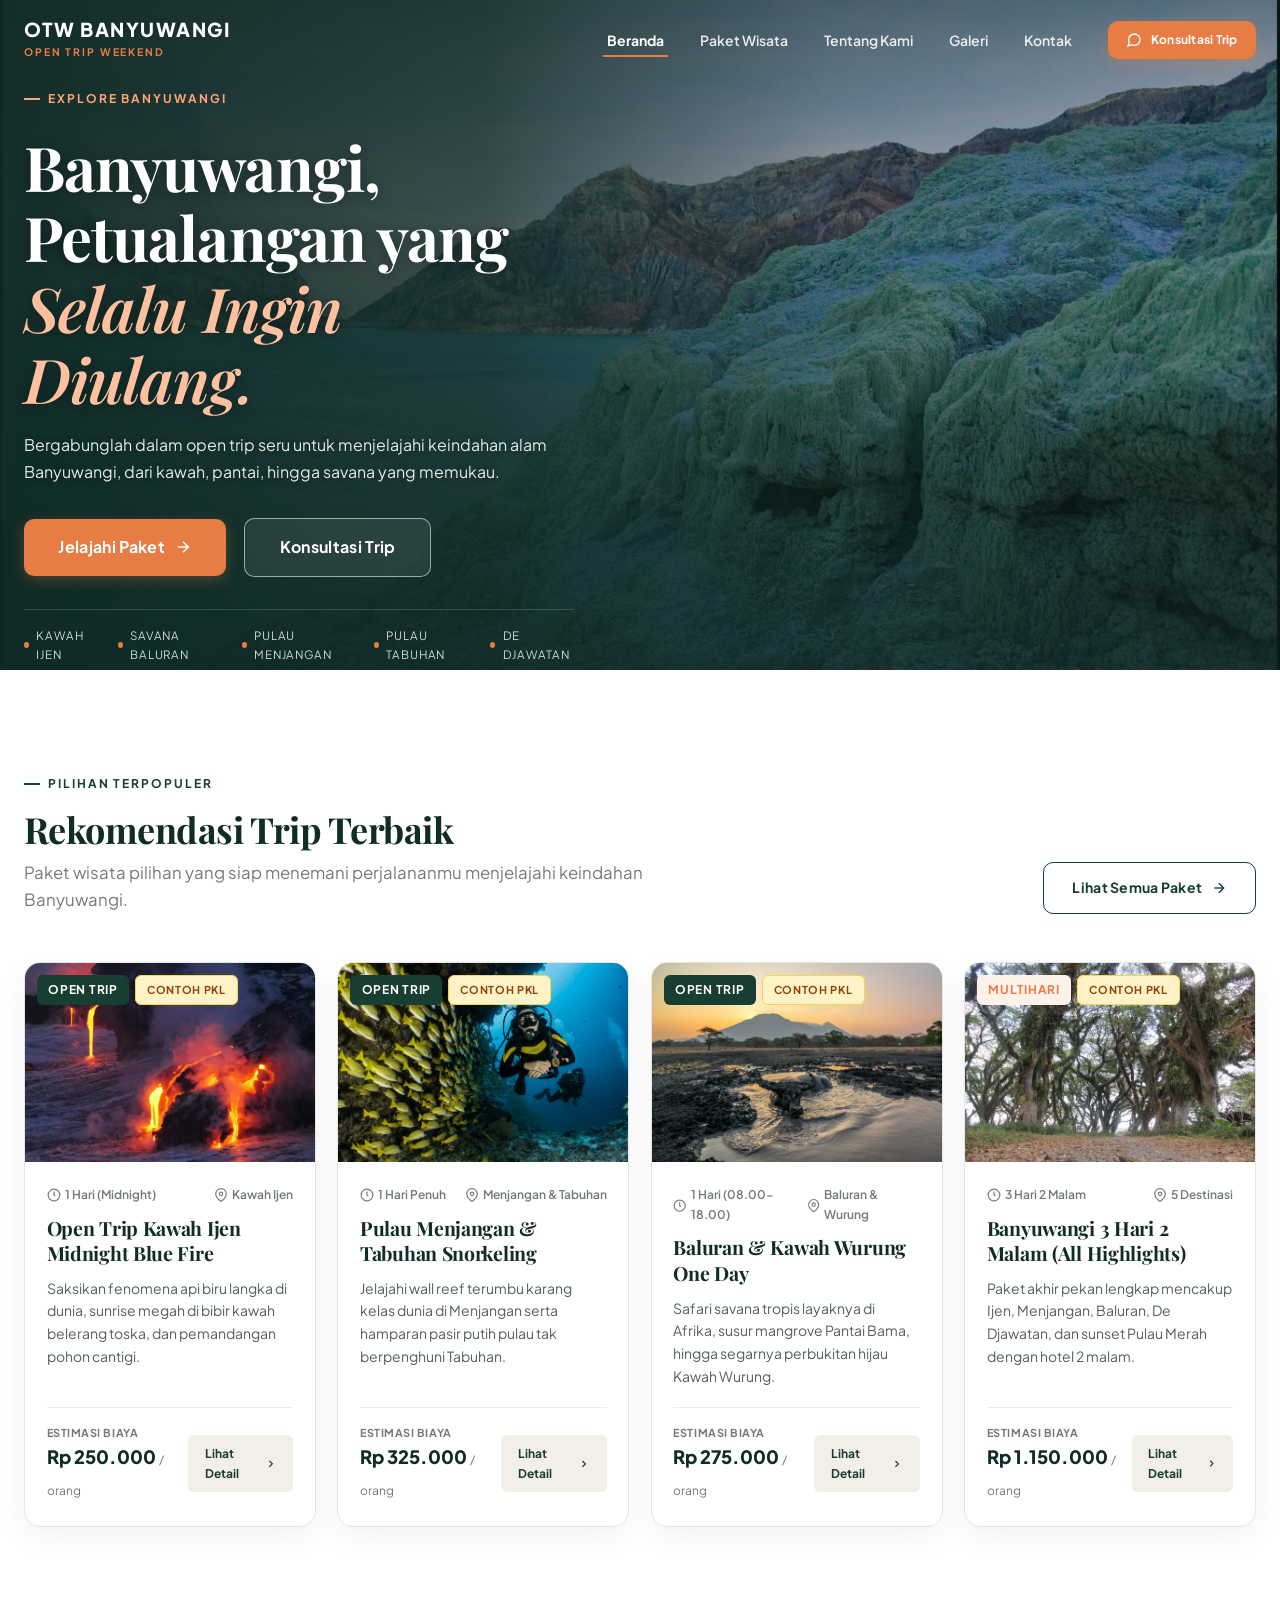
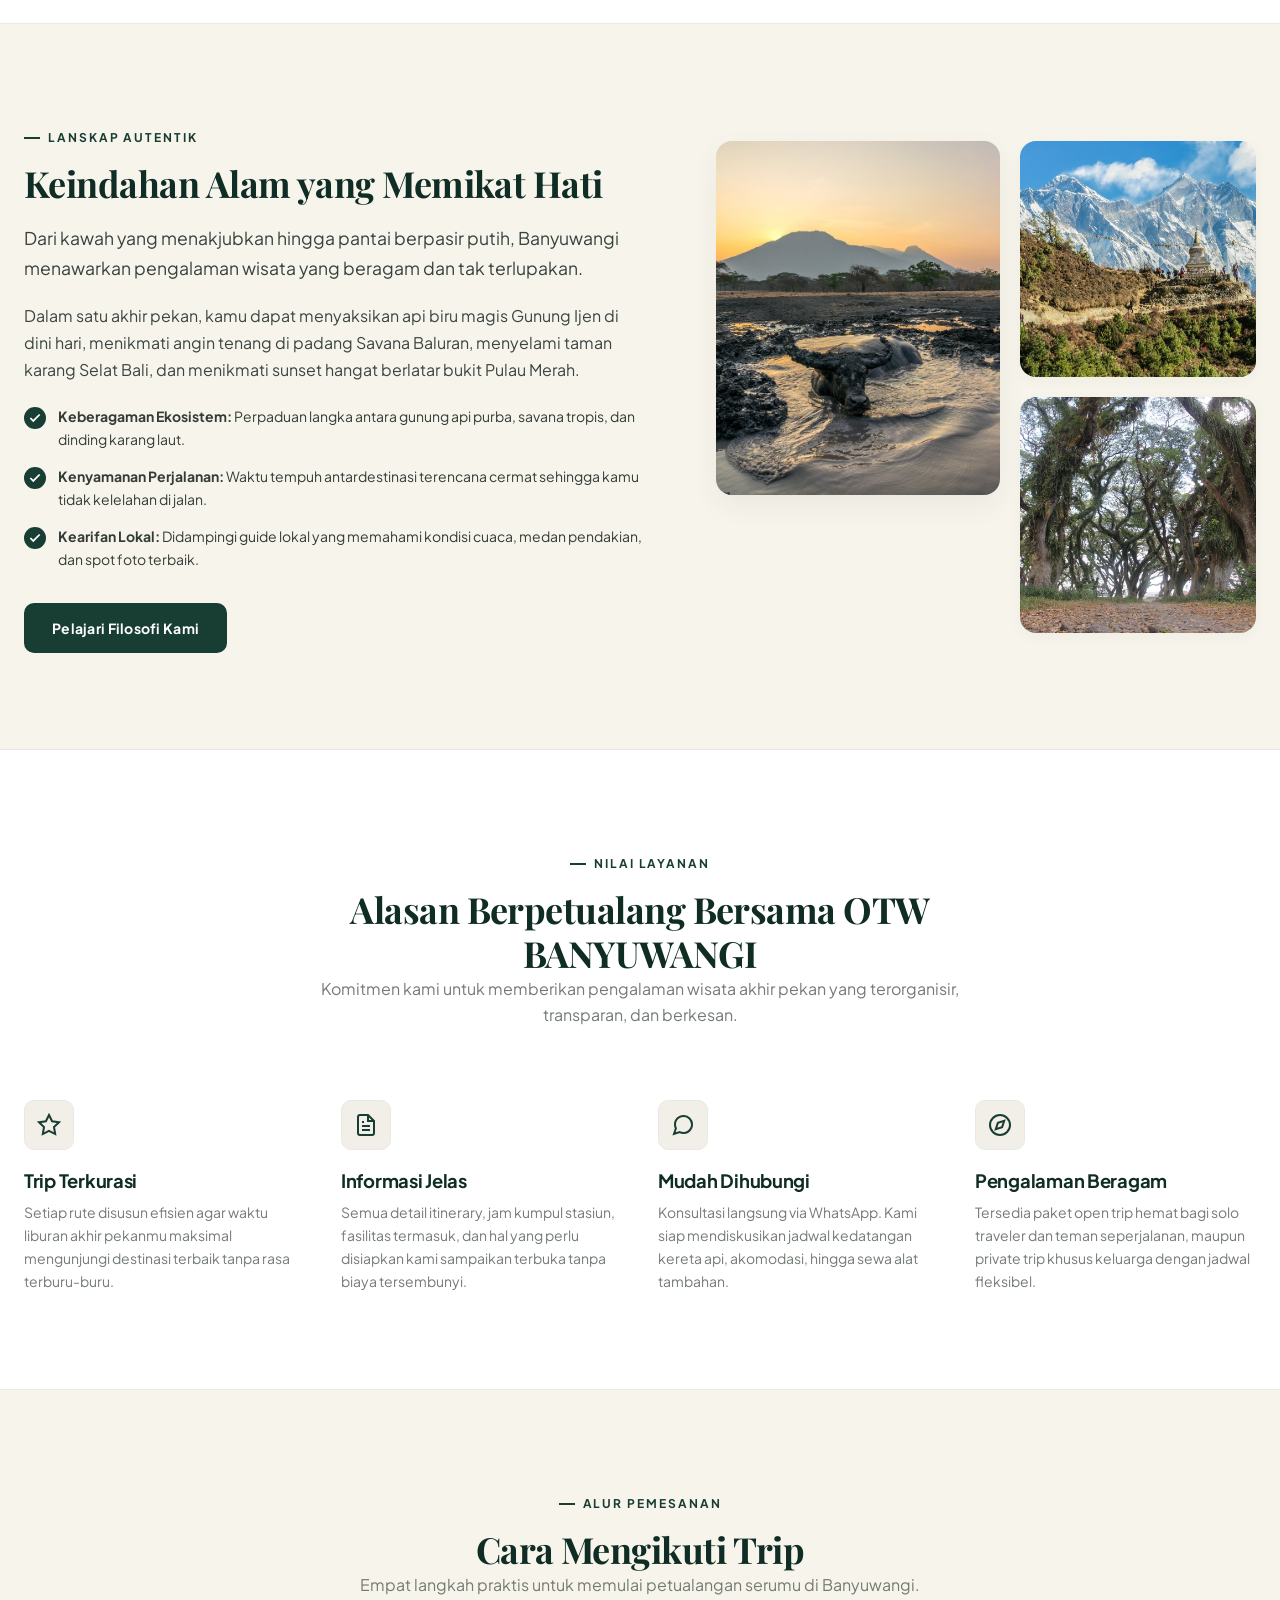
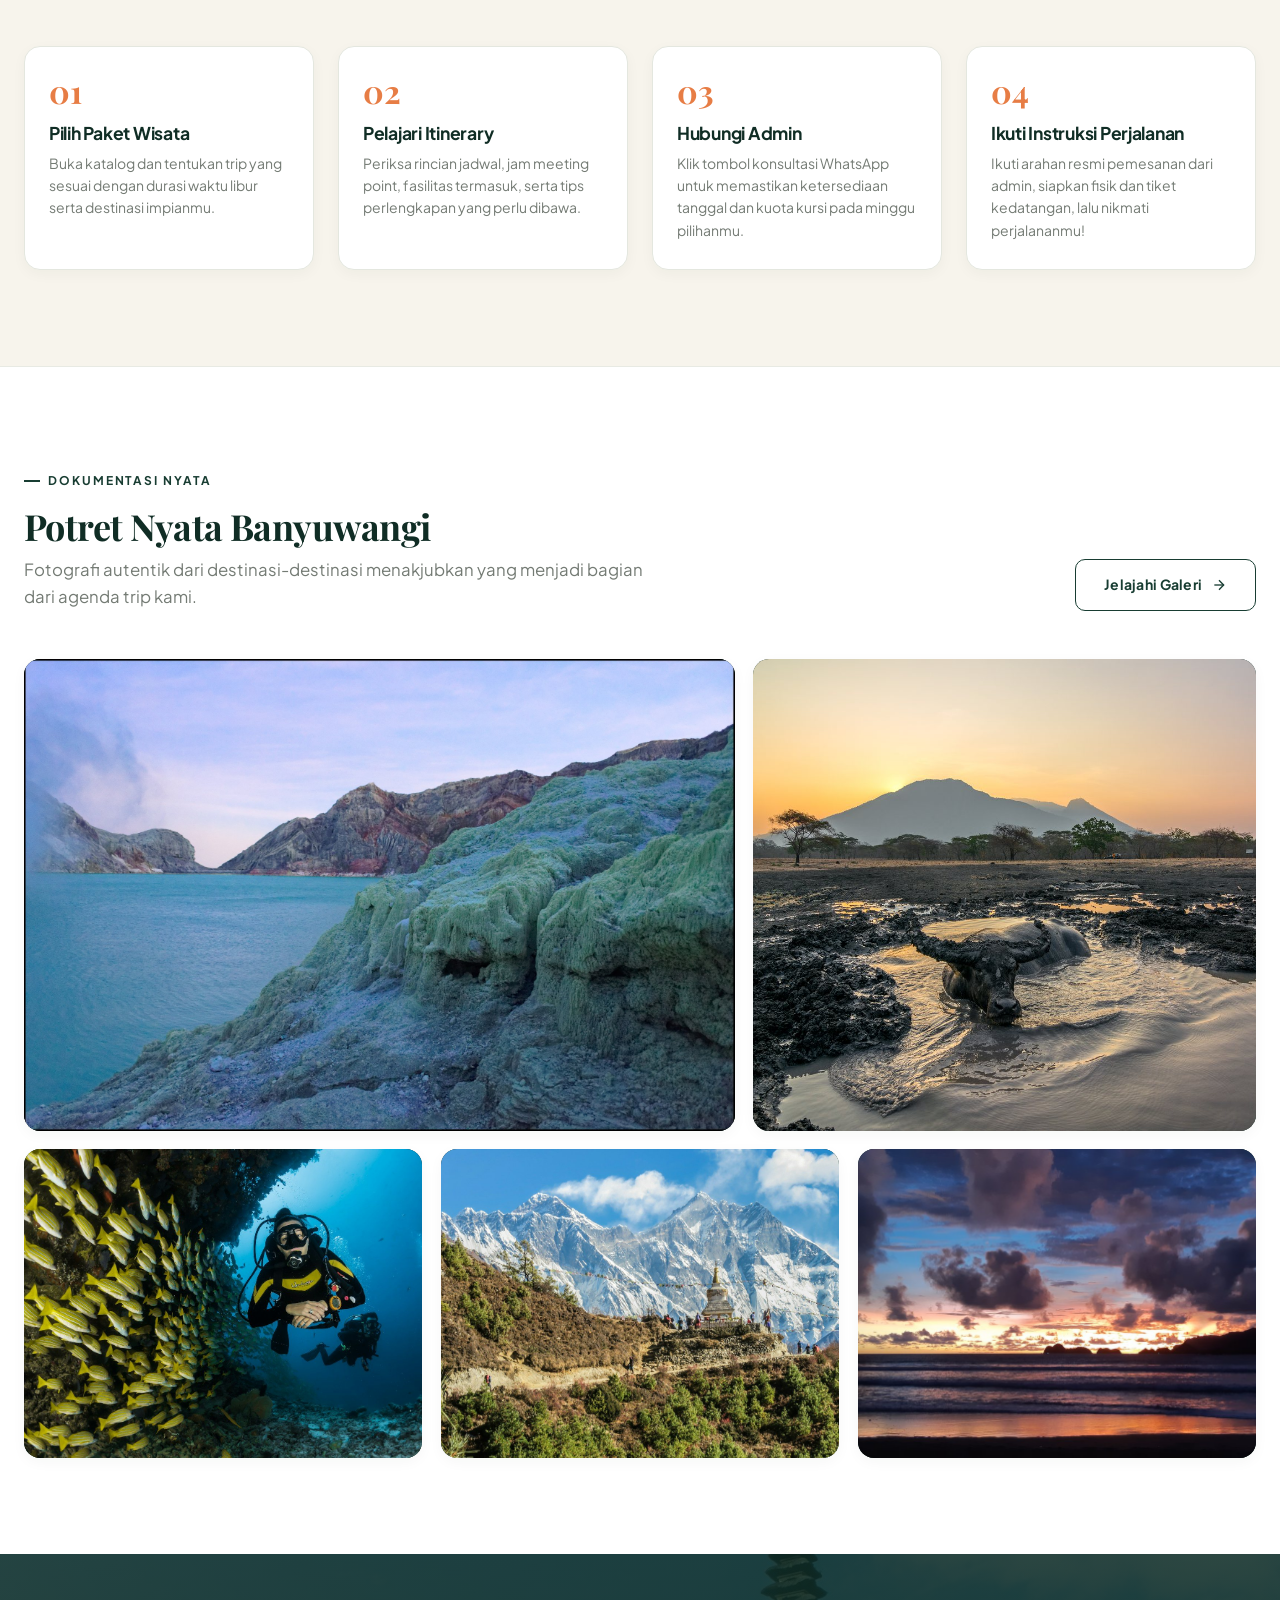
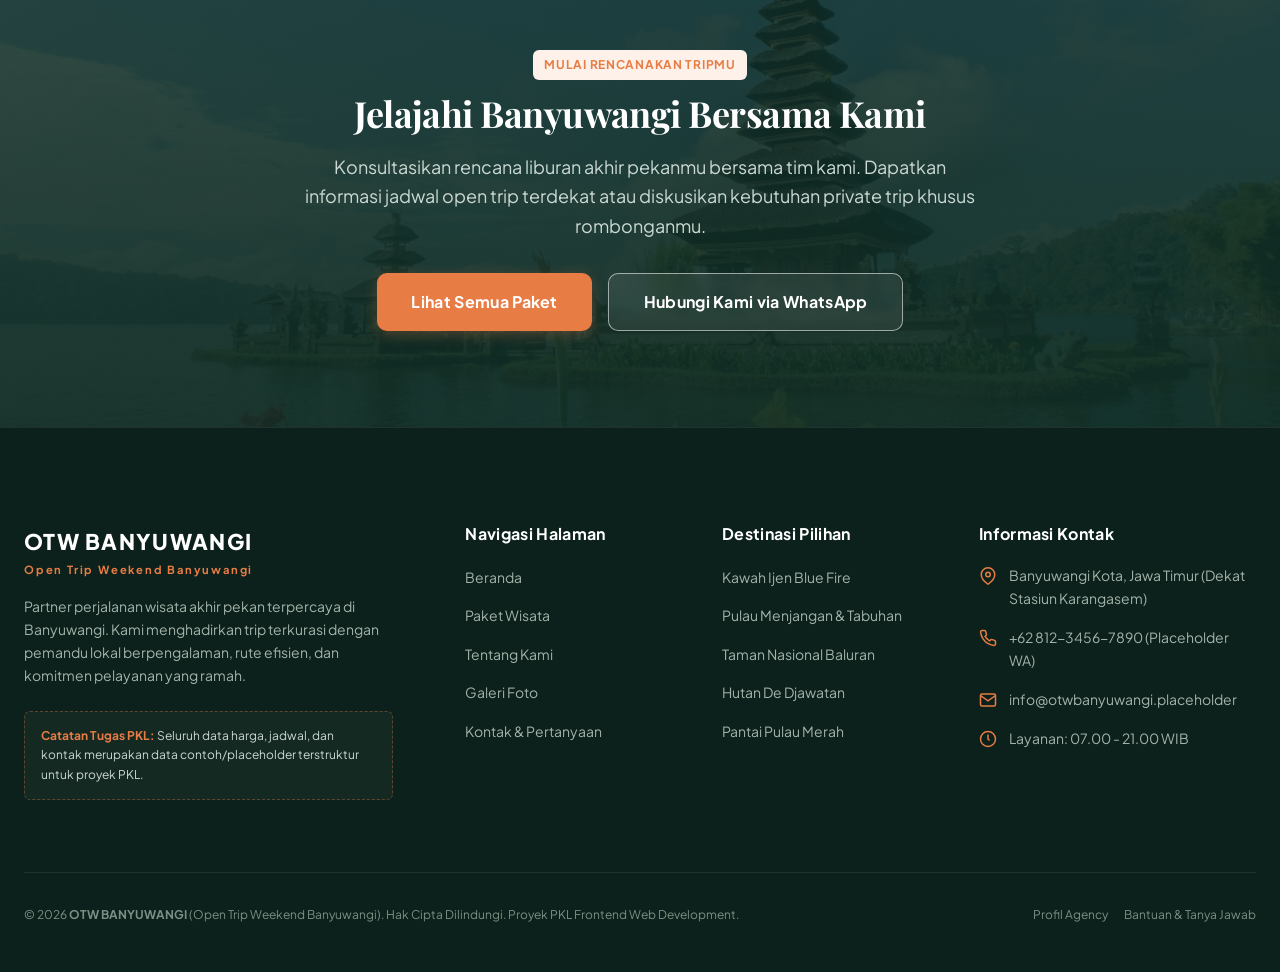
==== commit 16180dba: "redesaign" ====
--- a/index.html
+++ b/index.html
@@ -20,7 +20,7 @@
   <a href="#main-content" class="skip-link">Lewati ke konten utama</a>
 
   <!-- ========================================================================
-       GLOBAL NAVBAR (Floating & Seamless over Hero)
+       GLOBAL NAVBAR (Seamless & Floating over Hero)
        ======================================================================== -->
   <header class="site-header">
     <div class="container">
@@ -62,61 +62,63 @@
   </header>
 
   <!-- ========================================================================
-       HERO SECTION — CINEMATIC FULL-WIDTH REAL PHOTOGRAPHY
+       HERO SECTION — BALANCED LEFT-ALIGNED CINEMATIC NATURE PHOTOGRAPHY
        ======================================================================== -->
   <main id="main-content">
 
     <section class="hero-cinematic" aria-labelledby="hero-title">
-      <div class="container hero-container">
-        <span class="kicker">Explore Banyuwangi</span>
-        
-        <h1 id="hero-title" class="hero-headline">
-          Banyuwangi,<br />
-          Petualangan yang<br />
-          <span class="hero-headline-sub">Selalu Ingin Diulang.</span>
-        </h1>
-
-        <p class="hero-desc">
-          Bergabunglah dalam open trip seru untuk menjelajahi keindahan alam Banyuwangi, dari kawah, pantai, hingga savana yang memukau.
-        </p>
-
-        <div class="hero-cta-row">
-          <a href="paket.html" class="btn btn-primary btn-lg">
-            Jelajahi Paket
-            <svg width="18" height="18" viewBox="0 0 24 24" fill="none" stroke="currentColor" stroke-width="2" aria-hidden="true"><line x1="5" y1="12" x2="19" y2="12"></line><polyline points="12 5 19 12 12 19"></polyline></svg>
-          </a>
-          <button type="button" class="btn btn-outline-white btn-lg" data-wa-trigger="true" data-wa-topic="Hero Konsultasi Trip">
-            Konsultasi Trip
-          </button>
-        </div>
-
-        <div class="hero-meta-bar" aria-label="Destinasi Pilihan">
-          <div class="hero-meta-item">
-            <span class="hero-meta-dot"></span>
-            <span>Kawah Ijen</span>
-          </div>
-          <div class="hero-meta-item">
-            <span class="hero-meta-dot"></span>
-            <span>Savana Baluran</span>
-          </div>
-          <div class="hero-meta-item">
-            <span class="hero-meta-dot"></span>
-            <span>Pulau Menjangan</span>
-          </div>
-          <div class="hero-meta-item">
-            <span class="hero-meta-dot"></span>
-            <span>Pulau Tabuhan</span>
-          </div>
-          <div class="hero-meta-item">
-            <span class="hero-meta-dot"></span>
-            <span>De Djawatan</span>
+      <div class="container hero-wrapper">
+        <div class="hero-content-left">
+          <span class="kicker">Explore Banyuwangi</span>
+          
+          <h1 id="hero-title" class="hero-headline">
+            Banyuwangi,<br />
+            Petualangan yang<br />
+            <span class="hero-headline-sub">Selalu Ingin Diulang.</span>
+          </h1>
+
+          <p class="hero-desc">
+            Bergabunglah dalam open trip seru untuk menjelajahi keindahan alam Banyuwangi, dari kawah, pantai, hingga savana yang memukau.
+          </p>
+
+          <div class="hero-cta-row">
+            <a href="paket.html" class="btn btn-primary btn-lg">
+              Jelajahi Paket
+              <svg width="18" height="18" viewBox="0 0 24 24" fill="none" stroke="currentColor" stroke-width="2" aria-hidden="true"><line x1="5" y1="12" x2="19" y2="12"></line><polyline points="12 5 19 12 12 19"></polyline></svg>
+            </a>
+            <button type="button" class="btn btn-outline-white btn-lg" data-wa-trigger="true" data-wa-topic="Hero Konsultasi Trip">
+              Konsultasi Trip
+            </button>
+          </div>
+
+          <div class="hero-meta-bar" aria-label="Destinasi Pilihan">
+            <div class="hero-meta-item">
+              <span class="hero-meta-dot"></span>
+              <span>Kawah Ijen</span>
+            </div>
+            <div class="hero-meta-item">
+              <span class="hero-meta-dot"></span>
+              <span>Savana Baluran</span>
+            </div>
+            <div class="hero-meta-item">
+              <span class="hero-meta-dot"></span>
+              <span>Pulau Menjangan</span>
+            </div>
+            <div class="hero-meta-item">
+              <span class="hero-meta-dot"></span>
+              <span>Pulau Tabuhan</span>
+            </div>
+            <div class="hero-meta-item">
+              <span class="hero-meta-dot"></span>
+              <span>De Djawatan</span>
+            </div>
           </div>
         </div>
       </div>
     </section>
 
     <!-- ========================================================================
-         SECTION 1: REKOMENDASI TRIP TERBAIK (Featured Packages)
+         SECTION 1: REKOMENDASI TRIP TERBAIK (Modern 16px Rounded Cards)
          ======================================================================== -->
     <section class="section-packages" aria-labelledby="featured-title">
       <div class="container">
@@ -134,12 +136,12 @@
           </a>
         </div>
 
-        <!-- 4 Card Quad Grid -->
+        <!-- 4 Card Quad Grid (Desktop 4-Col, Tablet 2-Col, Mobile 1-Col) -->
         <div class="packages-quad-grid">
           <!-- Card 1: Kawah Ijen -->
           <article class="trip-card" data-category="open-trip">
             <div class="trip-card-media">
-              <img src="assets/images/dest-ijen-card.jpg" alt="Lanskap pendakian Kawah Ijen Midnight Blue Fire" loading="lazy" width="600" height="375" />
+              <img src="assets/images/dest-ijen-card.jpg" alt="Lanskap pendakian Kawah Ijen Midnight Blue Fire" loading="lazy" width="600" height="412" />
               <div class="trip-card-badges">
                 <span class="badge badge-forest">Open Trip</span>
                 <span class="badge badge-sample">Contoh PKL</span>
@@ -167,7 +169,10 @@
                   <span class="price-label">Estimasi Biaya</span>
                   <div class="price-val">Rp 250.000 <span class="price-unit">/ orang</span></div>
                 </div>
-                <a href="detail-paket.html?paket=ijen" class="btn btn-primary btn-sm">Lihat Detail</a>
+                <a href="detail-paket.html?paket=ijen" class="trip-card-btn" aria-label="Lihat detail Open Trip Kawah Ijen">
+                  Lihat Detail
+                  <svg width="14" height="14" viewBox="0 0 24 24" fill="none" stroke="currentColor" stroke-width="2.5"><polyline points="9 18 15 12 9 6"></polyline></svg>
+                </a>
               </div>
             </div>
           </article>
@@ -175,7 +180,7 @@
           <!-- Card 2: Menjangan & Tabuhan -->
           <article class="trip-card" data-category="open-trip">
             <div class="trip-card-media">
-              <img src="assets/images/dest-menjangan.jpg" alt="Snorkeling bawah air di Pulau Menjangan dan Tabuhan" loading="lazy" width="600" height="375" />
+              <img src="assets/images/dest-menjangan.jpg" alt="Snorkeling bawah air di Pulau Menjangan dan Tabuhan" loading="lazy" width="600" height="412" />
               <div class="trip-card-badges">
                 <span class="badge badge-forest">Open Trip</span>
                 <span class="badge badge-sample">Contoh PKL</span>
@@ -203,7 +208,10 @@
                   <span class="price-label">Estimasi Biaya</span>
                   <div class="price-val">Rp 325.000 <span class="price-unit">/ orang</span></div>
                 </div>
-                <a href="detail-paket.html?paket=menjangan-tabuhan" class="btn btn-primary btn-sm">Lihat Detail</a>
+                <a href="detail-paket.html?paket=menjangan-tabuhan" class="trip-card-btn" aria-label="Lihat detail Open Trip Pulau Menjangan & Tabuhan">
+                  Lihat Detail
+                  <svg width="14" height="14" viewBox="0 0 24 24" fill="none" stroke="currentColor" stroke-width="2.5"><polyline points="9 18 15 12 9 6"></polyline></svg>
+                </a>
               </div>
             </div>
           </article>
@@ -211,7 +219,7 @@
           <!-- Card 3: Baluran & Kawah Wurung -->
           <article class="trip-card" data-category="open-trip">
             <div class="trip-card-media">
-              <img src="assets/images/dest-baluran.jpg" alt="Savana Bekol Baluran saat sore hari" loading="lazy" width="600" height="375" />
+              <img src="assets/images/dest-baluran.jpg" alt="Savana Bekol Baluran saat sore hari" loading="lazy" width="600" height="412" />
               <div class="trip-card-badges">
                 <span class="badge badge-forest">Open Trip</span>
                 <span class="badge badge-sample">Contoh PKL</span>
@@ -239,7 +247,10 @@
                   <span class="price-label">Estimasi Biaya</span>
                   <div class="price-val">Rp 275.000 <span class="price-unit">/ orang</span></div>
                 </div>
-                <a href="detail-paket.html?paket=baluran" class="btn btn-primary btn-sm">Lihat Detail</a>
+                <a href="detail-paket.html?paket=baluran" class="trip-card-btn" aria-label="Lihat detail Paket Baluran & Kawah Wurung">
+                  Lihat Detail
+                  <svg width="14" height="14" viewBox="0 0 24 24" fill="none" stroke="currentColor" stroke-width="2.5"><polyline points="9 18 15 12 9 6"></polyline></svg>
+                </a>
               </div>
             </div>
           </article>
@@ -247,7 +258,7 @@
           <!-- Card 4: Banyuwangi 3H2M -->
           <article class="trip-card" data-category="multihari">
             <div class="trip-card-media">
-              <img src="assets/images/dest-djawatan.jpg" alt="Hutan trembesi purba De Djawatan Banyuwangi" loading="lazy" width="600" height="375" />
+              <img src="assets/images/dest-djawatan.jpg" alt="Hutan trembesi purba De Djawatan Banyuwangi" loading="lazy" width="600" height="412" />
               <div class="trip-card-badges">
                 <span class="badge badge-orange">Multihari</span>
                 <span class="badge badge-sample">Contoh PKL</span>
@@ -275,7 +286,10 @@
                   <span class="price-label">Estimasi Biaya</span>
                   <div class="price-val">Rp 1.150.000 <span class="price-unit">/ orang</span></div>
                 </div>
-                <a href="detail-paket.html?paket=banyuwangi-3d2n" class="btn btn-primary btn-sm">Lihat Detail</a>
+                <a href="detail-paket.html?paket=banyuwangi-3d2n" class="trip-card-btn" aria-label="Lihat detail Paket Banyuwangi 3H2M">
+                  Lihat Detail
+                  <svg width="14" height="14" viewBox="0 0 24 24" fill="none" stroke="currentColor" stroke-width="2.5"><polyline points="9 18 15 12 9 6"></polyline></svg>
+                </a>
               </div>
             </div>
           </article>
--- a/css/style.css
+++ b/css/style.css
@@ -1,6 +1,6 @@
 /* ==========================================================================
-   OTW BANYUWANGI — Premium Travel Agency Design System
-   Identity: Cinematic Nature Photography & Editorial Travel Magazine
+   OTW BANYUWANGI — Premium Travel Editorial Design System
+   Identity: Cinematic Nature Photography & Modern Travel Magazine
    Palet: Forest Green (#183D32), Deep Forest (#102D25), Primary Green (#234A3A),
           Warm Ivory (#F7F4EC), Pure White (#FFFFFF), Sunrise Orange (#E77D45),
           Muted Text (#747B74), Soft Border (#E4E5DC)
@@ -22,9 +22,10 @@
   --color-orange-subtle: #FDF1EA;
   --color-charcoal: #1E2623;
   --color-muted: #747B74;
-  --color-border: #E4E5DC;
+  --color-border: #E8EAE3;
+  --color-border-card: #E4E7DF;
   --color-border-dark: rgba(255, 255, 255, 0.14);
-  --color-surface-soft: #F0EDE4;
+  --color-surface-soft: #F2EFE8;
 
   /* Typography */
   --font-serif: 'Playfair Display', Georgia, 'Times New Roman', serif;
@@ -39,7 +40,7 @@
   --text-2xl: clamp(1.35rem, 2.2vw, 1.65rem);
   --text-3xl: clamp(1.65rem, 3.2vw, 2.25rem);
   --text-4xl: clamp(2.1rem, 4.4vw, 3rem);
-  --text-hero: clamp(2.4rem, 5.5vw, 4rem);
+  --text-hero: clamp(2.35rem, 5vw, 3.85rem);
 
   /* Spacing Scale */
   --space-2xs: 0.25rem;
@@ -52,26 +53,26 @@
   --space-3xl: 4.5rem;
   --space-4xl: 6rem;
 
-  /* Containers */
-  --container-max: 1260px;
+  /* Containers (Optimized for 4-column cards with comfortable gaps) */
+  --container-max: 1280px;
   --container-narrow: 920px;
   --container-pad: 1.5rem;
 
-  /* Border Radii (Moderate, never excessive rounded pills on everything) */
-  --radius-xs: 3px;
-  --radius-sm: 6px;
-  --radius-md: 10px;
-  --radius-lg: 16px;
+  /* Border Radii (Modern smooth 14-18px for cards, never stiff boxy corners) */
+  --radius-xs: 6px;
+  --radius-sm: 10px;
+  --radius-card: 16px;
+  --radius-lg: 20px;
   --radius-full: 9999px;
 
-  /* Subtle Shadows */
-  --shadow-subtle: 0 2px 10px rgba(16, 45, 37, 0.05);
-  --shadow-card: 0 8px 24px rgba(16, 45, 37, 0.08);
-  --shadow-hover: 0 16px 36px rgba(16, 45, 37, 0.14);
+  /* Soft, Layered Shadows */
+  --shadow-subtle: 0 4px 14px rgba(16, 45, 37, 0.04);
+  --shadow-card: 0 10px 28px rgba(16, 45, 37, 0.06);
+  --shadow-hover: 0 20px 42px rgba(16, 45, 37, 0.12);
   --shadow-modal: 0 24px 64px rgba(10, 28, 23, 0.45);
 
   /* Transitions */
-  --transition-fast: 180ms ease;
+  --transition-fast: 200ms ease;
   --transition-normal: 280ms cubic-bezier(0.16, 1, 0.3, 1);
 
   /* Layering */
@@ -117,7 +118,7 @@
 a {
   color: inherit;
   text-decoration: none;
-  transition: color var(--transition-fast), opacity var(--transition-fast);
+  transition: color var(--transition-fast), opacity var(--transition-fast), transform var(--transition-fast);
 }
 
 button, input, select, textarea {
@@ -189,7 +190,7 @@
   font-family: var(--font-serif);
   color: var(--color-deep-forest);
   font-weight: 700;
-  line-height: 1.2;
+  line-height: 1.22;
   letter-spacing: -0.015em;
 }
 
@@ -211,7 +212,7 @@
 .text-muted { color: var(--color-muted); }
 
 .prose {
-  max-width: 65ch;
+  max-width: 62ch;
   line-height: 1.7;
   color: #3B4541;
 }
@@ -260,12 +261,12 @@
 .btn-primary {
   background-color: var(--color-orange);
   color: var(--color-white);
-  box-shadow: 0 4px 14px rgba(231, 125, 69, 0.3);
+  box-shadow: 0 4px 14px rgba(231, 125, 69, 0.28);
 }
 .btn-primary:hover {
   background-color: var(--color-orange-hover);
   transform: translateY(-1px);
-  box-shadow: 0 6px 20px rgba(231, 125, 69, 0.4);
+  box-shadow: 0 6px 20px rgba(231, 125, 69, 0.38);
 }
 
 .btn-forest {
@@ -290,7 +291,7 @@
 .btn-outline-white {
   background-color: rgba(255, 255, 255, 0.08);
   color: var(--color-white);
-  border: 1px solid rgba(255, 255, 255, 0.5);
+  border: 1px solid rgba(255, 255, 255, 0.55);
   backdrop-filter: blur(4px);
 }
 .btn-outline-white:hover {
@@ -314,7 +315,7 @@
 }
 
 .btn-lg {
-  padding: 1rem 2.25rem;
+  padding: 0.95rem 2.15rem;
   font-size: var(--text-base);
 }
 
@@ -331,7 +332,7 @@
   display: inline-flex;
   align-items: center;
   gap: 0.35rem;
-  padding: 0.35rem 0.75rem;
+  padding: 0.32rem 0.7rem;
   font-size: var(--text-xs);
   font-weight: 700;
   text-transform: uppercase;
@@ -367,7 +368,6 @@
   transition: background-color var(--transition-fast), border-color var(--transition-fast);
 }
 
-/* Subpage Header style (solid deep forest background for non-transparent pages) */
 .site-header.subpage-header {
   position: sticky;
   background-color: var(--color-deep-forest);
@@ -424,7 +424,7 @@
 .nav-link {
   font-size: var(--text-sm);
   font-weight: 600;
-  color: rgba(255, 255, 255, 0.85);
+  color: rgba(255, 255, 255, 0.88);
   padding: 0.5rem 0.25rem;
   position: relative;
 }
@@ -483,43 +483,61 @@
 }
 
 /* ==========================================================================
-   HERO SECTION — CINEMATIC FULL-WIDTH REAL PHOTOGRAPHY
+   HERO SECTION — BALANCED LEFT-ALIGNED CINEMATIC NATURE PHOTOGRAPHY
+   Height 560-680px, text constrained to 480-580px on the left,
+   leaving visual breathing space on the right for Kawah Ijen panorama.
    ========================================================================== */
 .hero-cinematic {
   position: relative;
-  min-height: 580px;
-  height: 86vh;
-  max-height: 720px;
+  min-height: 560px;
+  height: 78vh;
+  max-height: 670px;
   display: flex;
   align-items: center;
   background-color: var(--color-deep-forest);
   background-image: url('../assets/images/hero-ijen.jpg');
   background-size: cover;
-  background-position: center 38%;
+  background-position: right 32%;
   background-repeat: no-repeat;
   color: var(--color-white);
   overflow: hidden;
 }
 
-/* Controlled Multi-layer Dark Gradient Overlay */
+/* Smooth directional overlay: stronger on left text zone, soft and open on right landscape */
 .hero-cinematic::before {
   content: "";
   position: absolute;
   inset: 0;
-  background: linear-gradient(
-    180deg,
-    rgba(16, 45, 37, 0.65) 0%,
-    rgba(16, 45, 37, 0.40) 40%,
-    rgba(16, 45, 37, 0.88) 100%
-  );
+  background:
+    linear-gradient(
+      90deg,
+      rgba(14, 40, 33, 0.93) 0%,
+      rgba(14, 40, 33, 0.78) 38%,
+      rgba(14, 40, 33, 0.35) 65%,
+      rgba(14, 40, 33, 0.12) 100%
+    ),
+    linear-gradient(
+      180deg,
+      rgba(14, 40, 33, 0.5) 0%,
+      transparent 35%,
+      rgba(14, 40, 33, 0.65) 100%
+    );
   z-index: 1;
 }
 
-.hero-container {
+.hero-wrapper {
   position: relative;
   z-index: 2;
-  padding-top: 80px; /* Offset navbar */
-  max-width: 860px;
+  display: flex;
+  justify-content: flex-start;
+  align-items: center;
+  padding-top: 75px; /* Offset navbar */
+}
+
+/* Left-aligned controlled text container (480-580px wide) */
+.hero-content-left {
+  max-width: 550px;
+  text-align: left;
 }
 
 .hero-cinematic .kicker {
@@ -534,7 +552,7 @@
   font-size: var(--text-hero);
   color: var(--color-white);
   line-height: 1.15;
-  margin-block: 0.85rem 1.25rem;
+  margin-block: 0.85rem 1.15rem;
   letter-spacing: -0.015em;
   text-shadow: 0 2px 14px rgba(0, 0, 0, 0.35);
 }
@@ -547,10 +565,10 @@
 }
 
 .hero-desc {
-  font-size: var(--text-lg);
+  font-size: var(--text-base);
   color: #E2ECE8;
-  max-width: 58ch;
-  line-height: 1.7;
+  max-width: 46ch;
+  line-height: 1.68;
   margin-bottom: var(--space-xl);
   text-shadow: 0 1px 8px rgba(0, 0, 0, 0.25);
 }
@@ -559,18 +577,18 @@
   display: flex;
   flex-wrap: wrap;
   align-items: center;
+  gap: 1.15rem;
+  margin-bottom: var(--space-xl);
+}
+
+/* Subtle Destination Badges Indicator */
+.hero-meta-bar {
+  display: flex;
+  align-items: center;
   gap: 1.25rem;
-  margin-bottom: var(--space-2xl);
-}
-
-/* Hero Bottom Badge Bar */
-.hero-meta-bar {
-  display: flex;
-  align-items: center;
-  gap: 1.5rem;
   padding-top: var(--space-md);
-  border-top: 1px solid rgba(255, 255, 255, 0.18);
-  font-size: var(--text-xs);
+  border-top: 1px solid rgba(255, 255, 255, 0.16);
+  font-size: 0.72rem;
   letter-spacing: 0.08em;
   text-transform: uppercase;
   color: #CBD8D3;
@@ -588,7 +606,7 @@
 }
 
 /* ==========================================================================
-   PAGE HEADER (For subpages: paket, tentang, galeri, kontak)
+   SUBPAGE HEADER BANNER
    ========================================================================== */
 .page-hero-banner {
   position: relative;
@@ -622,7 +640,7 @@
 }
 
 /* ==========================================================================
-   SECTION 1: REKOMENDASI TRIP TERBAIK (Featured Packages)
+   SECTION 1: REKOMENDASI TRIP TERBAIK (Modern 16px Rounded Cards)
    ========================================================================== */
 .section-packages {
   padding-block: var(--space-4xl);
@@ -646,36 +664,38 @@
 }
 .section-head-text p {
   color: var(--color-muted);
-  margin-top: 0.5rem;
+  margin-top: 0.45rem;
   font-size: 1.05rem;
 }
 
-/* Grid of 4 Cards on Desktop */
+/* Grid of 4 Cards on Desktop with comfortable 20px gap */
 .packages-quad-grid {
   display: grid;
   grid-template-columns: repeat(4, 1fr);
-  gap: 1.5rem;
-}
-
-/* Package Card with Large Real Photo */
+  gap: 1.35rem;
+}
+
+/* Modern Rounded Destination Card (16px border-radius, pure white, soft shadow) */
 .trip-card {
   background-color: var(--color-white);
-  border: 1px solid var(--color-border);
-  border-radius: var(--radius-sm);
+  border: 1px solid var(--color-border-card);
+  border-radius: var(--radius-card);
   overflow: hidden;
   display: flex;
   flex-direction: column;
-  transition: transform var(--transition-fast), box-shadow var(--transition-fast), border-color var(--transition-fast);
+  box-shadow: var(--shadow-card);
+  transition: transform var(--transition-normal), box-shadow var(--transition-normal), border-color var(--transition-normal);
+  height: 100%;
 }
 .trip-card:hover {
-  transform: translateY(-4px);
+  transform: translateY(-5px);
   box-shadow: var(--shadow-hover);
-  border-color: #CCD0C5;
+  border-color: #D6D8D0;
 }
 
 .trip-card-media {
   position: relative;
-  aspect-ratio: 16 / 10;
+  aspect-ratio: 16 / 11;
   overflow: hidden;
   background-color: var(--color-deep-forest);
 }
@@ -683,7 +703,7 @@
   width: 100%;
   height: 100%;
   object-fit: cover;
-  transition: transform 0.5s ease;
+  transition: transform 0.5s cubic-bezier(0.16, 1, 0.3, 1);
 }
 .trip-card:hover .trip-card-media img {
   transform: scale(1.05);
@@ -699,7 +719,7 @@
 }
 
 .trip-card-body {
-  padding: 1.35rem 1.25rem;
+  padding: 1.45rem 1.35rem;
   display: flex;
   flex-direction: column;
   flex: 1;
@@ -712,7 +732,7 @@
   font-size: var(--text-xs);
   color: var(--color-muted);
   font-weight: 600;
-  margin-bottom: 0.55rem;
+  margin-bottom: 0.65rem;
 }
 .trip-meta-item {
   display: flex;
@@ -722,7 +742,7 @@
 
 .trip-card-title {
   font-family: var(--font-serif);
-  font-size: 1.2rem;
+  font-size: 1.22rem;
   font-weight: 700;
   color: var(--color-deep-forest);
   line-height: 1.3;
@@ -734,15 +754,15 @@
 
 .trip-card-desc {
   font-size: var(--text-sm);
-  color: #525C57;
-  line-height: 1.6;
-  margin-bottom: 1.15rem;
+  color: #55605B;
+  line-height: 1.62;
+  margin-bottom: 1.25rem;
   flex: 1;
 }
 
 .trip-card-footer {
   padding-top: 1rem;
-  border-top: 1px solid var(--color-border);
+  border-top: 1px solid #ECEEE8;
   display: flex;
   align-items: center;
   justify-content: space-between;
@@ -770,6 +790,24 @@
   font-size: 0.75rem;
   font-weight: 400;
   color: var(--color-muted);
+}
+
+/* Card Detail CTA Action */
+.trip-card-btn {
+  display: inline-flex;
+  align-items: center;
+  gap: 0.35rem;
+  padding: 0.55rem 1.05rem;
+  font-size: var(--text-xs);
+  font-weight: 700;
+  color: var(--color-forest);
+  background-color: var(--color-surface-soft);
+  border-radius: var(--radius-xs);
+  transition: all var(--transition-fast);
+}
+.trip-card:hover .trip-card-btn {
+  background-color: var(--color-orange);
+  color: var(--color-white);
 }
 
 /* ==========================================================================
@@ -791,13 +829,13 @@
 .editorial-content h2 {
   font-size: var(--text-3xl);
   margin-top: 0.35rem;
-  margin-bottom: 1.25rem;
+  margin-bottom: 1.15rem;
 }
 
 .editorial-content .lead-text {
   font-size: 1.1rem;
   color: #38423E;
-  margin-bottom: 1.25rem;
+  margin-bottom: 1.15rem;
   line-height: 1.7;
 }
 
@@ -805,7 +843,7 @@
   display: flex;
   flex-direction: column;
   gap: 0.85rem;
-  margin-block: 1.5rem 2rem;
+  margin-block: 1.35rem 2rem;
 }
 .editorial-item {
   display: flex;
@@ -826,7 +864,7 @@
   margin-top: 2px;
 }
 
-/* Photography Composition */
+/* Photography Composition with 16px border-radius */
 .editorial-media-group {
   display: grid;
   grid-template-columns: 1.2fr 1fr;
@@ -834,7 +872,7 @@
 }
 .media-large {
   aspect-ratio: 4 / 5;
-  border-radius: var(--radius-sm);
+  border-radius: var(--radius-card);
   overflow: hidden;
   box-shadow: var(--shadow-card);
 }
@@ -850,7 +888,7 @@
 }
 .media-small {
   aspect-ratio: 1 / 1;
-  border-radius: var(--radius-sm);
+  border-radius: var(--radius-card);
   overflow: hidden;
   box-shadow: var(--shadow-subtle);
 }
@@ -862,7 +900,7 @@
 
 /* ==========================================================================
    SECTION 3: ALASAN BERPETUALANG BERSAMA OTW BANYUWANGI
-   Horizontal layout on desktop with generous whitespace
+   Light, clean, whitespace-driven horizontal layout
    ========================================================================== */
 .section-why-us {
   padding-block: var(--space-4xl);
@@ -884,7 +922,7 @@
 .why-horizontal-row {
   display: grid;
   grid-template-columns: repeat(4, 1fr);
-  gap: 2rem;
+  gap: 2.25rem;
 }
 
 .why-pillar {
@@ -892,8 +930,8 @@
   flex-direction: column;
 }
 .why-icon-wrap {
-  width: 48px;
-  height: 48px;
+  width: 50px;
+  height: 50px;
   border-radius: var(--radius-sm);
   background-color: var(--color-surface-soft);
   color: var(--color-forest);
@@ -927,21 +965,22 @@
 .steps-row {
   display: grid;
   grid-template-columns: repeat(4, 1fr);
-  gap: 1.75rem;
+  gap: 1.5rem;
   margin-top: var(--space-2xl);
 }
 
 .step-box {
   background-color: var(--color-white);
-  border: 1px solid var(--color-border);
-  border-radius: var(--radius-sm);
+  border: 1px solid var(--color-border-card);
+  border-radius: var(--radius-card);
   padding: 1.75rem 1.5rem;
   display: flex;
   flex-direction: column;
+  box-shadow: var(--shadow-subtle);
   transition: transform var(--transition-fast), border-color var(--transition-fast);
 }
 .step-box:hover {
-  transform: translateY(-2px);
+  transform: translateY(-3px);
   border-color: var(--color-forest);
 }
 
@@ -977,14 +1016,14 @@
 .gallery-preview-mosaic {
   display: grid;
   grid-template-columns: repeat(12, 1fr);
-  grid-auto-rows: 140px;
-  gap: 1rem;
+  grid-auto-rows: 145px;
+  gap: 1.15rem;
   margin-top: var(--space-2xl);
 }
 
 .gallery-tile {
   position: relative;
-  border-radius: var(--radius-xs);
+  border-radius: var(--radius-card);
   overflow: hidden;
   box-shadow: var(--shadow-subtle);
   background-color: var(--color-deep-forest);
@@ -1179,22 +1218,22 @@
   margin-block: var(--space-xl) var(--space-2xl);
   padding: 0.5rem;
   background-color: var(--color-surface-soft);
-  border-radius: var(--radius-sm);
+  border-radius: var(--radius-card);
   border: 1px solid var(--color-border);
 }
 
 .filter-btn {
-  padding: 0.6rem 1.25rem;
+  padding: 0.6rem 1.35rem;
   font-size: var(--text-xs);
   font-weight: 700;
   letter-spacing: 0.04em;
   color: var(--color-charcoal);
-  border-radius: var(--radius-xs);
+  border-radius: var(--radius-sm);
   transition: all var(--transition-fast);
 }
 .filter-btn:hover {
   color: var(--color-forest);
-  background-color: rgba(255, 255, 255, 0.6);
+  background-color: rgba(255, 255, 255, 0.75);
 }
 .filter-btn.active {
   background-color: var(--color-forest);
@@ -1237,10 +1276,10 @@
 }
 
 .detail-gallery-main {
-  border-radius: var(--radius-sm);
+  border-radius: var(--radius-card);
   overflow: hidden;
   box-shadow: var(--shadow-card);
-  border: 1px solid var(--color-border);
+  border: 1px solid var(--color-border-card);
   background-color: var(--color-deep-forest);
   aspect-ratio: 16 / 10;
 }
@@ -1252,10 +1291,10 @@
 
 .detail-summary-card {
   background-color: var(--color-white);
-  border: 1px solid var(--color-border);
-  border-radius: var(--radius-sm);
-  padding: 1.75rem;
-  box-shadow: var(--shadow-subtle);
+  border: 1px solid var(--color-border-card);
+  border-radius: var(--radius-card);
+  padding: 1.85rem;
+  box-shadow: var(--shadow-card);
 }
 
 .detail-meta-pills {
@@ -1265,7 +1304,7 @@
   margin-block: 1.25rem;
   padding: 1rem;
   background-color: var(--color-ivory);
-  border-radius: var(--radius-xs);
+  border-radius: var(--radius-sm);
   border: 1px solid var(--color-border);
 }
 .meta-pill-item {
@@ -1287,9 +1326,9 @@
 
 .detail-price-box {
   background-color: var(--color-orange-subtle);
-  border: 1px solid rgba(231, 125, 69, 0.3);
+  border: 1px solid rgba(231, 125, 69, 0.28);
   padding: 1.25rem;
-  border-radius: var(--radius-xs);
+  border-radius: var(--radius-sm);
   margin-bottom: 1.5rem;
 }
 .detail-price-box .price-tag {
@@ -1313,10 +1352,11 @@
 
 .detail-section-block {
   background-color: var(--color-white);
-  border: 1px solid var(--color-border);
-  border-radius: var(--radius-sm);
+  border: 1px solid var(--color-border-card);
+  border-radius: var(--radius-card);
   padding: 2rem;
   margin-bottom: 1.75rem;
+  box-shadow: var(--shadow-subtle);
 }
 .detail-section-block h3 {
   font-size: 1.35rem;
@@ -1405,8 +1445,9 @@
 .help-card {
   background-color: var(--color-deep-forest);
   color: var(--color-white);
-  border-radius: var(--radius-sm);
-  padding: 1.75rem;
+  border-radius: var(--radius-card);
+  padding: 1.85rem;
+  box-shadow: var(--shadow-card);
 }
 .help-card h4 {
   color: var(--color-white);
@@ -1421,7 +1462,7 @@
 .empty-state-card {
   background-color: var(--color-white);
   border: 1px dashed var(--color-border);
-  border-radius: var(--radius-sm);
+  border-radius: var(--radius-card);
   padding: 3.5rem 2rem;
   text-align: center;
   max-width: 600px;
@@ -1449,9 +1490,10 @@
 }
 .value-card {
   background-color: var(--color-white);
-  border: 1px solid var(--color-border);
-  border-radius: var(--radius-sm);
+  border: 1px solid var(--color-border-card);
+  border-radius: var(--radius-card);
   padding: 2rem 1.75rem;
+  box-shadow: var(--shadow-subtle);
 }
 .value-card h3 {
   font-size: 1.2rem;
@@ -1468,17 +1510,17 @@
 .gallery-interactive-grid {
   display: grid;
   grid-template-columns: repeat(3, 1fr);
-  gap: 1.25rem;
+  gap: 1.35rem;
   margin-block: var(--space-xl) var(--space-4xl);
 }
 
 .gallery-item {
   position: relative;
   aspect-ratio: 4 / 3;
-  border-radius: var(--radius-xs);
+  border-radius: var(--radius-card);
   overflow: hidden;
   background-color: var(--color-deep-forest);
-  border: 1px solid var(--color-border);
+  border: 1px solid var(--color-border-card);
   cursor: pointer;
   box-shadow: var(--shadow-subtle);
 }
@@ -1562,7 +1604,7 @@
   justify-content: center;
   align-items: center;
   overflow: hidden;
-  border-radius: var(--radius-xs);
+  border-radius: var(--radius-sm);
   background-color: #06120E;
 }
 .lightbox-image-wrap img {
@@ -1632,12 +1674,13 @@
 
 .contact-info-card {
   background-color: var(--color-white);
-  border: 1px solid var(--color-border);
-  border-radius: var(--radius-sm);
-  padding: 2rem;
+  border: 1px solid var(--color-border-card);
+  border-radius: var(--radius-card);
+  padding: 2.25rem 2rem;
   display: flex;
   flex-direction: column;
   gap: 1.5rem;
+  box-shadow: var(--shadow-card);
 }
 .contact-card-item {
   display: flex;
@@ -1666,9 +1709,10 @@
 
 .contact-form-card {
   background-color: var(--color-white);
-  border: 1px solid var(--color-border);
-  border-radius: var(--radius-sm);
+  border: 1px solid var(--color-border-card);
+  border-radius: var(--radius-card);
   padding: 2.25rem;
+  box-shadow: var(--shadow-card);
 }
 
 .form-group {
@@ -1692,7 +1736,7 @@
   padding: 0.85rem 1rem;
   font-size: var(--text-sm);
   border: 1px solid var(--color-border);
-  border-radius: var(--radius-xs);
+  border-radius: var(--radius-sm);
   background-color: var(--color-ivory);
   transition: border-color var(--transition-fast), background-color var(--transition-fast);
 }
@@ -1729,7 +1773,7 @@
 
 .form-status-alert {
   padding: 1.25rem;
-  border-radius: var(--radius-xs);
+  border-radius: var(--radius-sm);
   font-size: var(--text-sm);
   margin-bottom: 1.25rem;
   display: none;
@@ -1758,6 +1802,10 @@
     min-height: 520px;
     height: auto;
     padding-block: var(--space-4xl) var(--space-3xl);
+    background-position: center;
+  }
+  .hero-content-left {
+    max-width: 100%;
   }
   .editorial-layout {
     grid-template-columns: 1fr;
@@ -1859,8 +1907,8 @@
   }
 
   .hero-cinematic {
-    padding-top: 100px;
-    padding-bottom: 60px;
+    padding-top: 95px;
+    padding-bottom: 50px;
     min-height: 480px;
     background-position: center;
   }
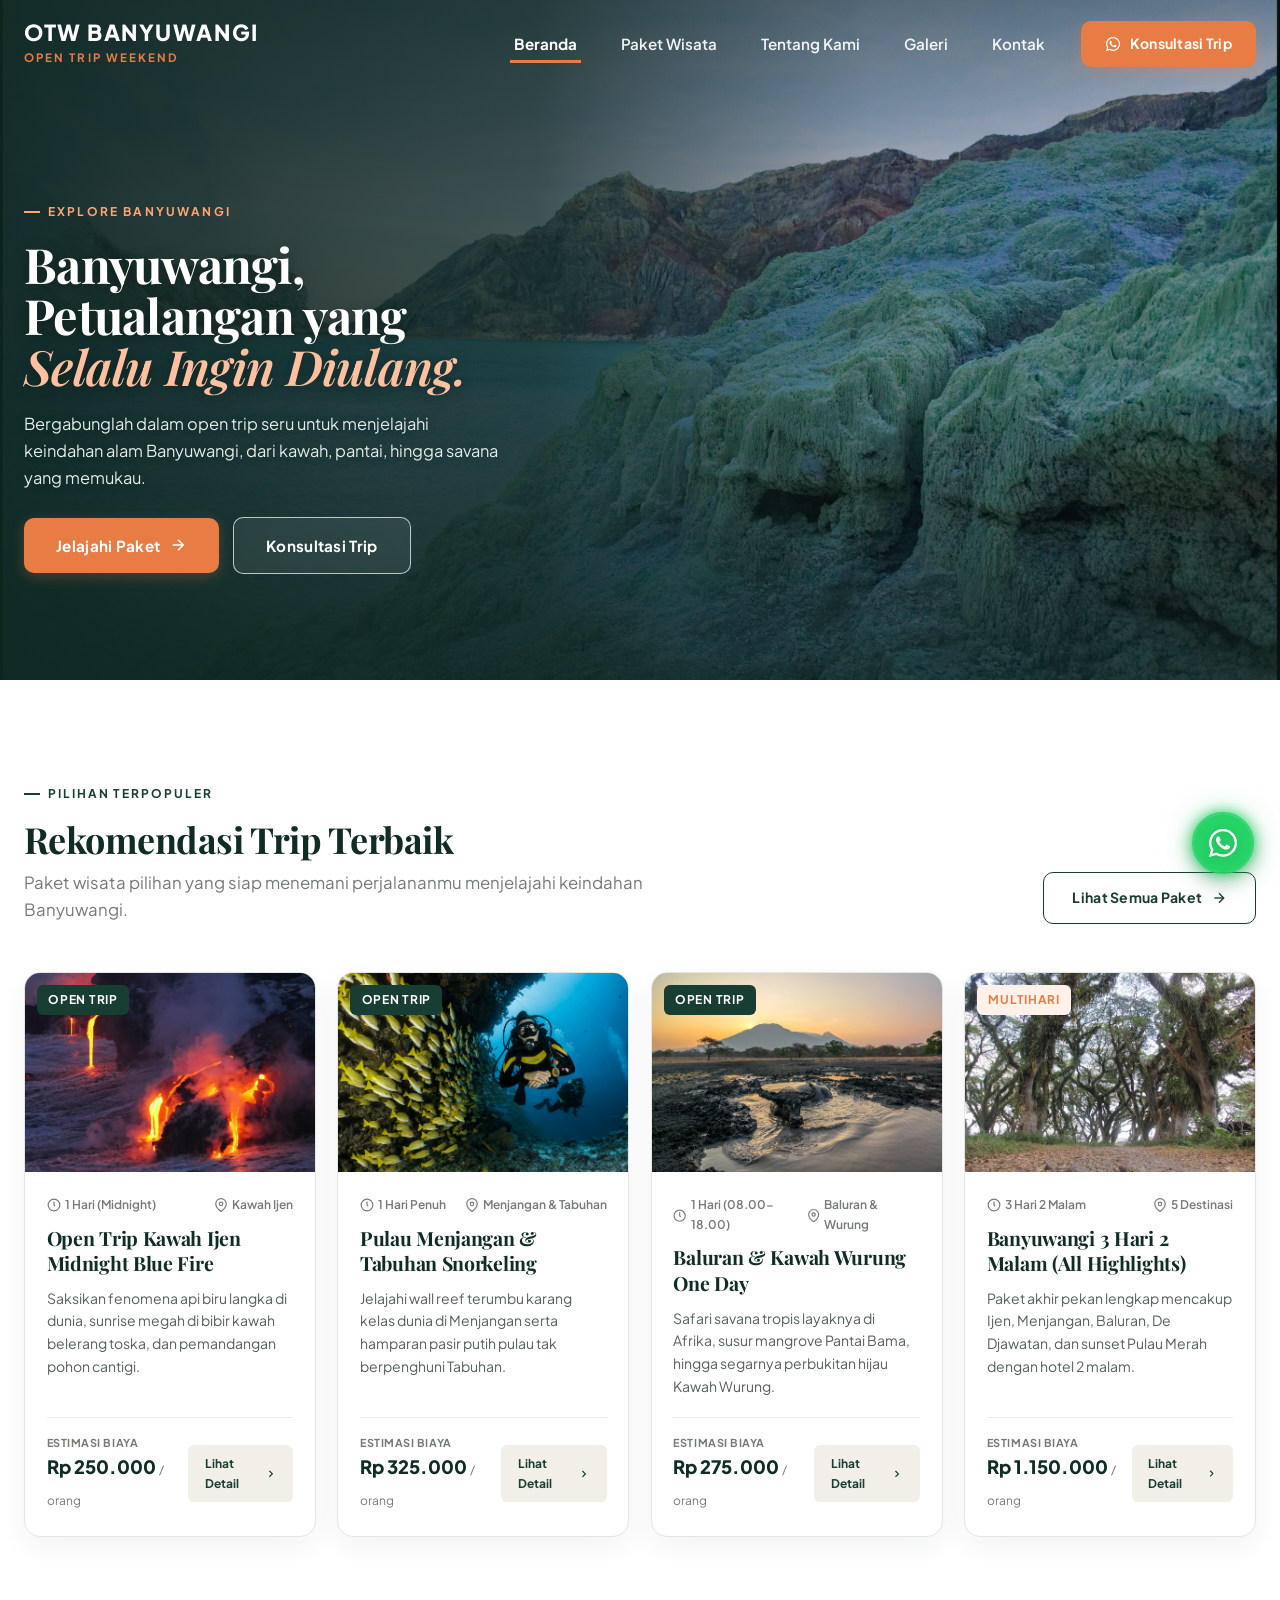
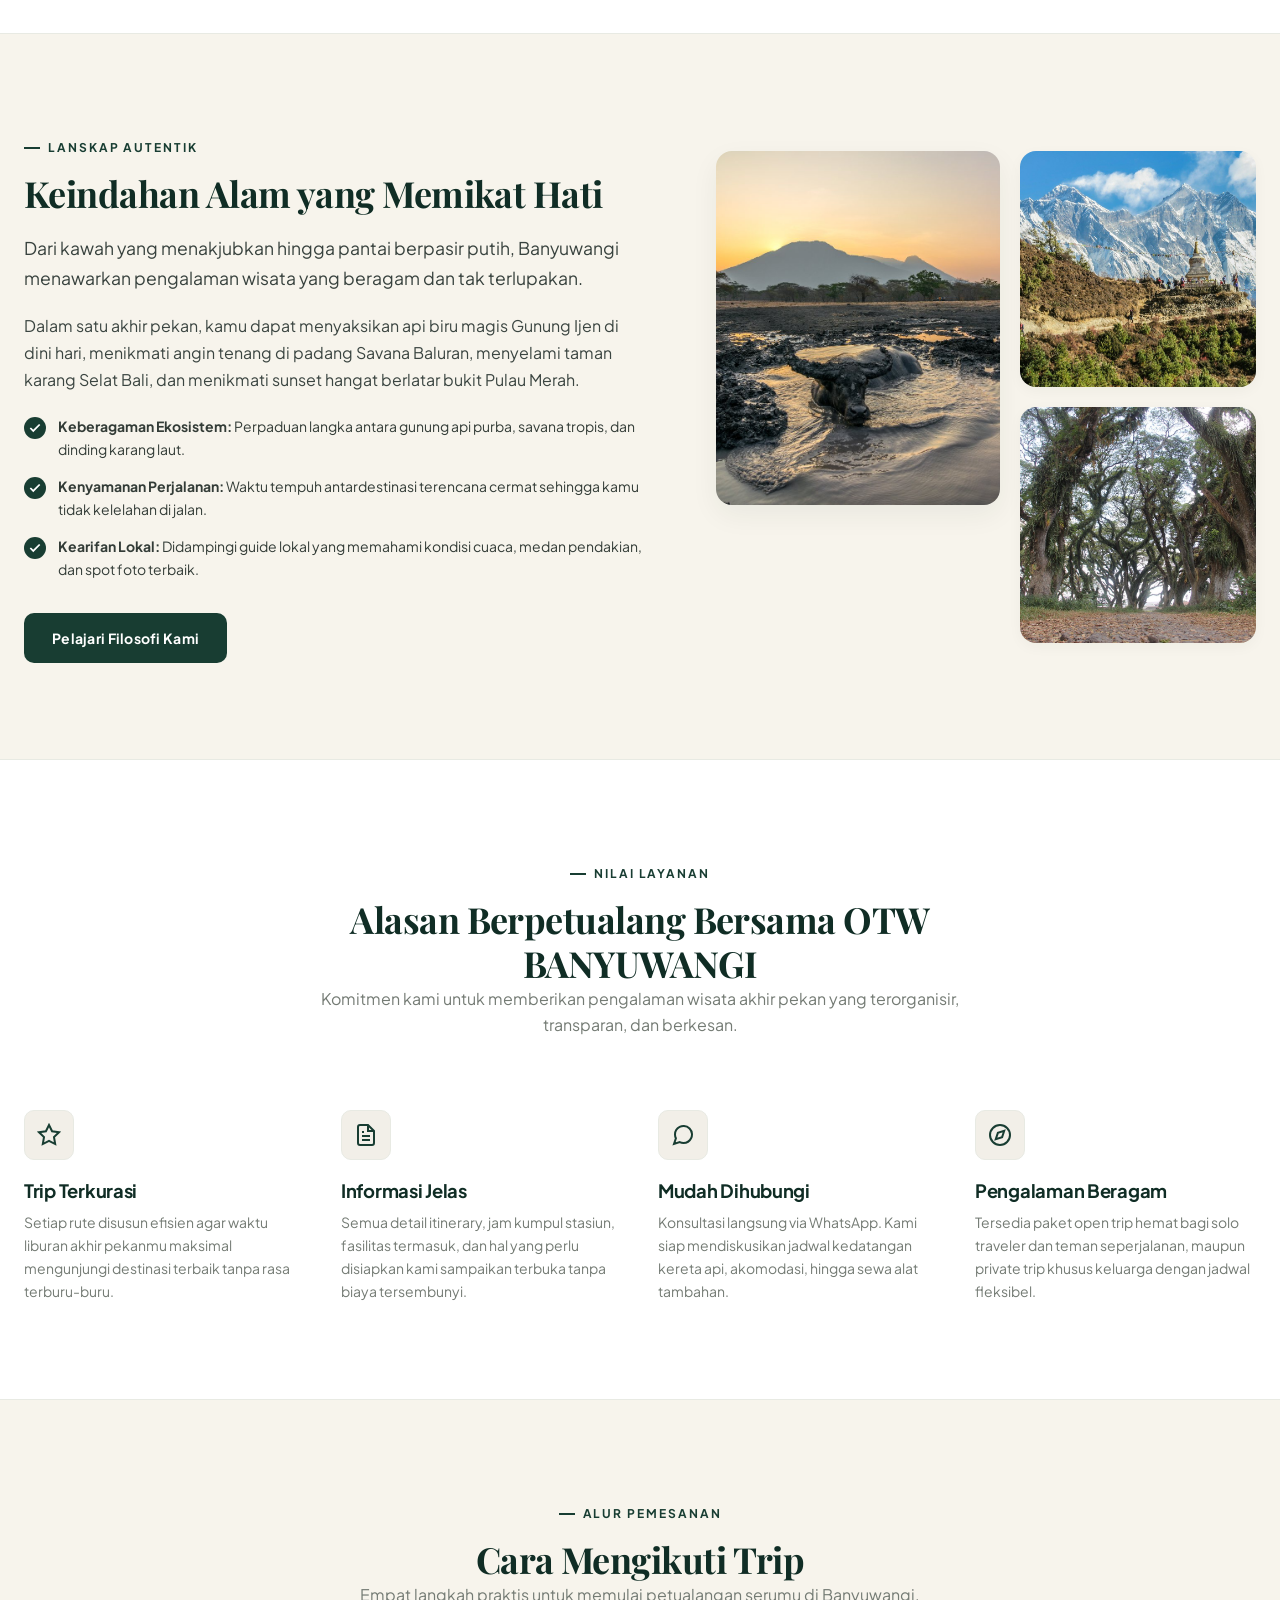
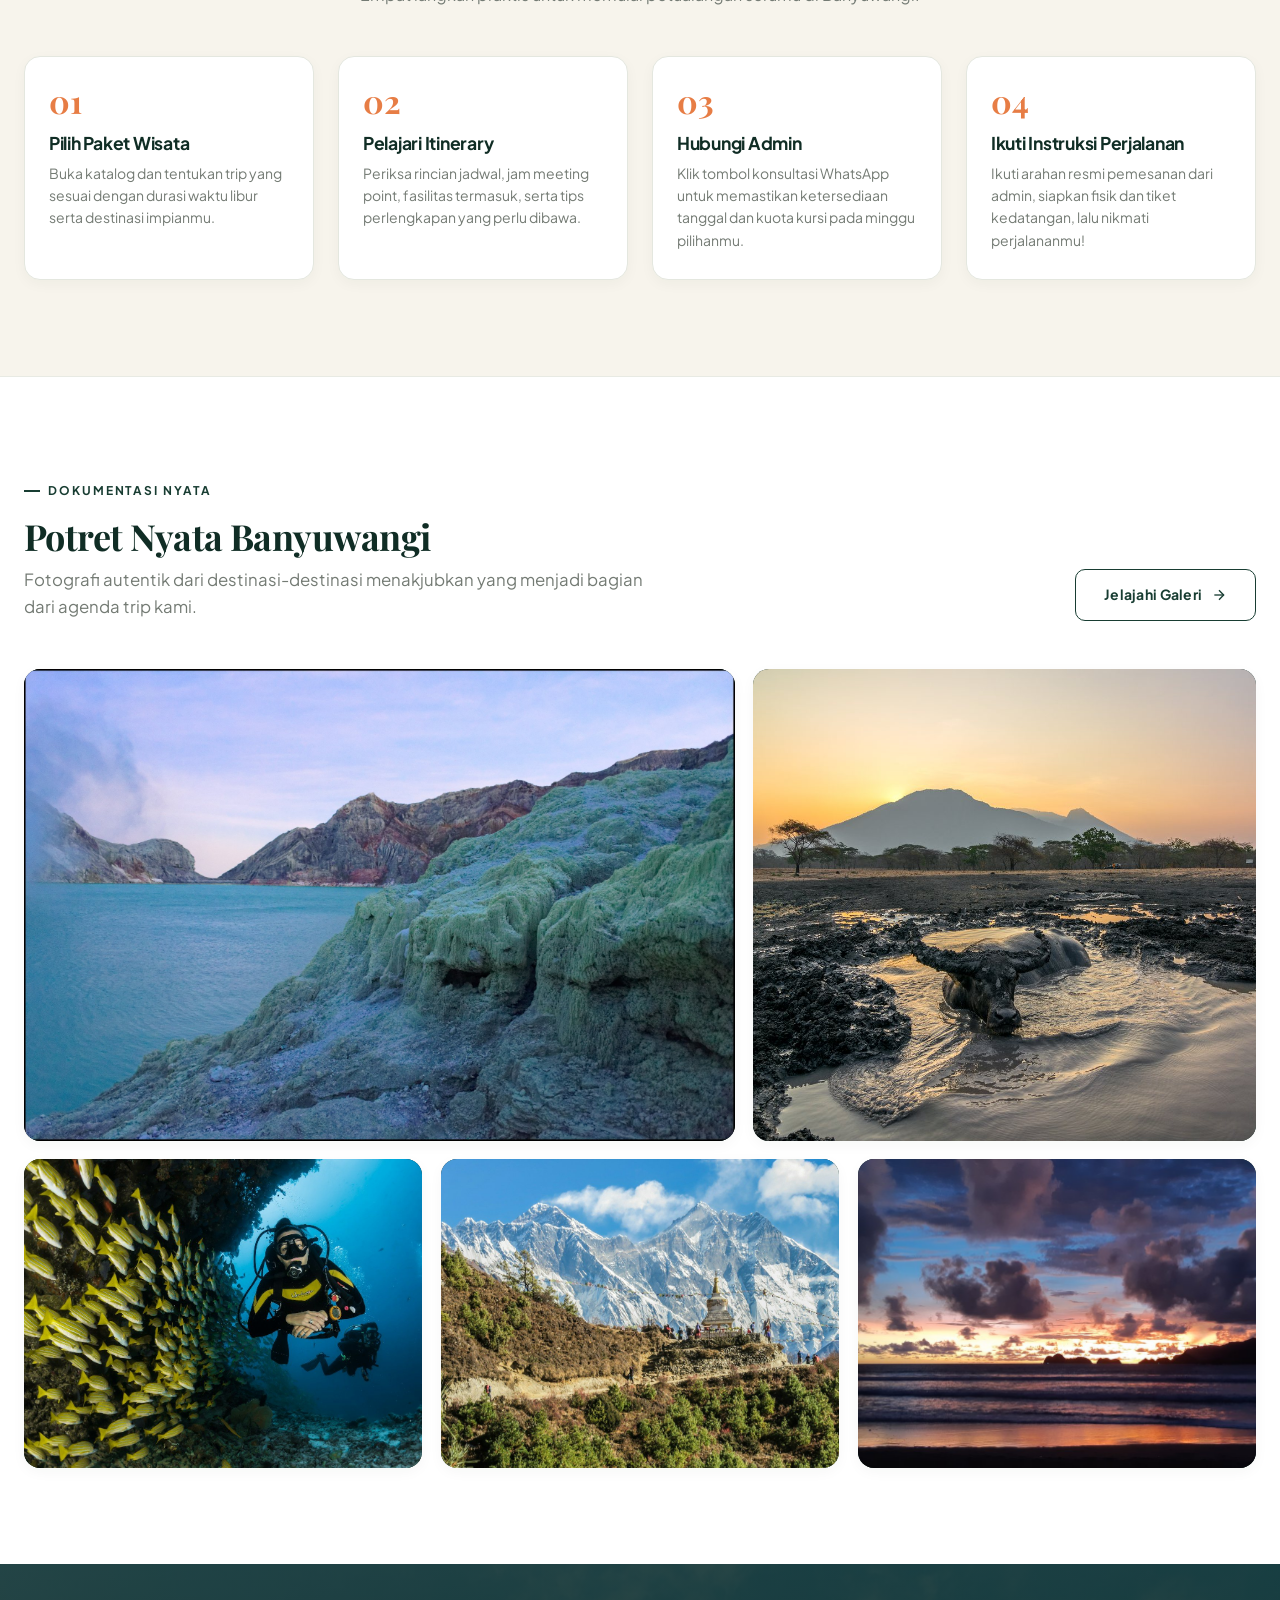
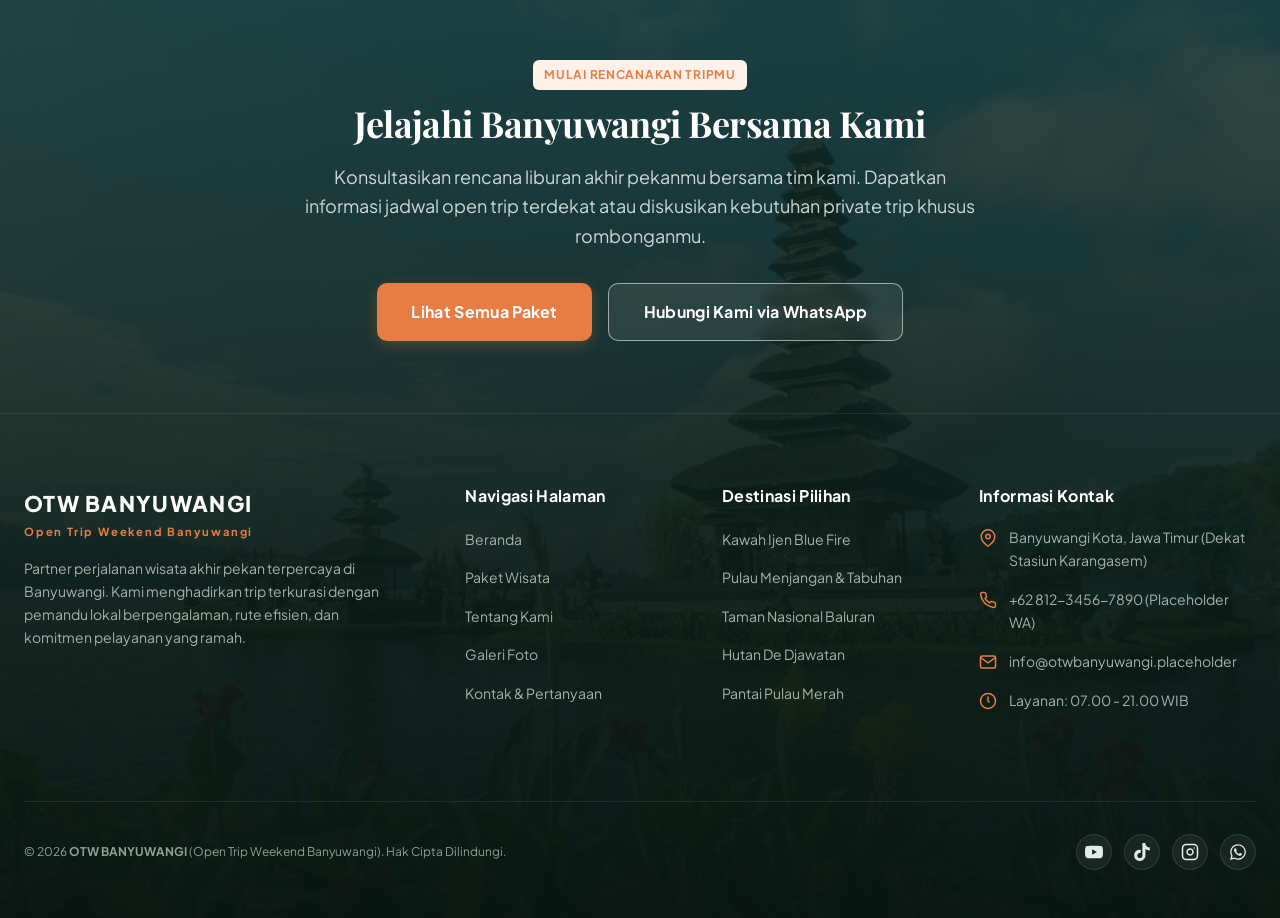
==== commit 5b511176: "hal beranda" ====
--- a/index.html
+++ b/index.html
@@ -52,7 +52,7 @@
 
           <div class="nav-actions">
             <button type="button" class="btn btn-primary btn-sm" data-wa-trigger="true" data-wa-topic="Konsultasi Beranda Navbar">
-              <svg width="16" height="16" viewBox="0 0 24 24" fill="none" stroke="currentColor" stroke-width="2" aria-hidden="true"><path d="M21 11.5a8.38 8.38 0 0 1-.9 3.8 8.5 8.5 0 0 1-7.6 4.7 8.38 8.38 0 0 1-3.8-.9L3 21l1.9-5.7a8.38 8.38 0 0 1-.9-3.8 8.5 8.5 0 0 1 4.7-7.6 8.38 8.38 0 0 1 3.8-.9h.5a8.48 8.48 0 0 1 8 8v.5z"></path></svg>
+              <svg width="16" height="16" viewBox="0 0 448 512" fill="currentColor" aria-hidden="true"><path d="M380.9 97.1C339 55.1 283.2 32 223.9 32c-122.4 0-222 99.6-222 222 0 39.1 10.2 77.3 29.6 111L0 480l117.7-30.9c32.4 17.7 68.9 27 106.1 27h.1c122.3 0 224.1-99.6 224.1-222 0-59.3-25.2-115-67.1-157zm-157 341.6c-33.2 0-65.7-8.9-94-25.7l-6.7-4-69.8 18.3L72 359.2l-4.4-7c-18.5-29.4-28.2-63.3-28.2-98.2 0-101.7 82.8-184.5 184.6-184.5 49.3 0 95.6 19.2 130.4 54.1 34.8 34.9 56.2 81.2 56.1 130.5 0 101.8-84.9 184.6-186.6 184.6zm101.2-138.2c-5.5-2.8-32.8-16.2-37.9-18-5.1-1.9-8.8-2.8-12.5 2.8-3.7 5.6-14.3 18-17.6 21.8-3.2 3.7-6.5 4.2-12 1.4-32.6-16.3-54-29.1-75.5-66-5.7-9.8 5.7-9.1 16.3-30.3 1.8-3.7.9-6.9-.5-9.7-1.4-2.8-12.5-30.1-17.1-41.2-4.5-10.8-9.1-9.3-12.5-9.5-3.2-.2-6.9-.2-10.6-.2-3.7 0-9.7 1.4-14.8 6.9-5.1 5.6-19.4 19-19.4 46.3 0 27.3 19.9 53.7 22.6 57.4 2.8 3.7 39.1 59.7 94.8 83.8 35.2 15.2 49 16.5 66.6 13.9 10.7-1.6 32.8-13.4 37.4-26.4 4.6-13 4.6-24.1 3.2-26.4-1.3-2.5-5-3.9-10.5-6.6z"/></svg>
               Konsultasi Trip
             </button>
           </div>
@@ -69,7 +69,7 @@
     <section class="hero-cinematic" aria-labelledby="hero-title">
       <div class="container hero-wrapper">
         <div class="hero-content-left">
-          <span class="kicker">Explore Banyuwangi</span>
+          <span class="kicker">EXPLORE BANYUWANGI</span>
           
           <h1 id="hero-title" class="hero-headline">
             Banyuwangi,<br />
@@ -90,29 +90,6 @@
               Konsultasi Trip
             </button>
           </div>
-
-          <div class="hero-meta-bar" aria-label="Destinasi Pilihan">
-            <div class="hero-meta-item">
-              <span class="hero-meta-dot"></span>
-              <span>Kawah Ijen</span>
-            </div>
-            <div class="hero-meta-item">
-              <span class="hero-meta-dot"></span>
-              <span>Savana Baluran</span>
-            </div>
-            <div class="hero-meta-item">
-              <span class="hero-meta-dot"></span>
-              <span>Pulau Menjangan</span>
-            </div>
-            <div class="hero-meta-item">
-              <span class="hero-meta-dot"></span>
-              <span>Pulau Tabuhan</span>
-            </div>
-            <div class="hero-meta-item">
-              <span class="hero-meta-dot"></span>
-              <span>De Djawatan</span>
-            </div>
-          </div>
         </div>
       </div>
     </section>
@@ -144,7 +121,6 @@
               <img src="assets/images/dest-ijen-card.jpg" alt="Lanskap pendakian Kawah Ijen Midnight Blue Fire" loading="lazy" width="600" height="412" />
               <div class="trip-card-badges">
                 <span class="badge badge-forest">Open Trip</span>
-                <span class="badge badge-sample">Contoh PKL</span>
               </div>
             </div>
             <div class="trip-card-body">
@@ -183,7 +159,6 @@
               <img src="assets/images/dest-menjangan.jpg" alt="Snorkeling bawah air di Pulau Menjangan dan Tabuhan" loading="lazy" width="600" height="412" />
               <div class="trip-card-badges">
                 <span class="badge badge-forest">Open Trip</span>
-                <span class="badge badge-sample">Contoh PKL</span>
               </div>
             </div>
             <div class="trip-card-body">
@@ -222,7 +197,6 @@
               <img src="assets/images/dest-baluran.jpg" alt="Savana Bekol Baluran saat sore hari" loading="lazy" width="600" height="412" />
               <div class="trip-card-badges">
                 <span class="badge badge-forest">Open Trip</span>
-                <span class="badge badge-sample">Contoh PKL</span>
               </div>
             </div>
             <div class="trip-card-body">
@@ -261,7 +235,6 @@
               <img src="assets/images/dest-djawatan.jpg" alt="Hutan trembesi purba De Djawatan Banyuwangi" loading="lazy" width="600" height="412" />
               <div class="trip-card-badges">
                 <span class="badge badge-orange">Multihari</span>
-                <span class="badge badge-sample">Contoh PKL</span>
               </div>
             </div>
             <div class="trip-card-body">
@@ -501,10 +474,13 @@
         </div>
       </div>
     </section>
-
-    <!-- ========================================================================
-         SECTION 6: CTA PENUTUP
-         ======================================================================== -->
+  </main>
+
+  <!-- ========================================================================
+       UNIFIED CLOSING CTA & GLOBAL FOOTER (SEAMLESS PHOTO BACKGROUND)
+       ======================================================================== -->
+  <footer class="site-footer">
+    <!-- Section CTA Penutup -->
     <section class="section-closing-cta" aria-labelledby="cta-heading">
       <div class="container">
         <div class="closing-cta-inner">
@@ -523,14 +499,10 @@
       </div>
     </section>
 
-  </main>
-
-  <!-- ========================================================================
-       GLOBAL FOOTER
-       ======================================================================== -->
-  <footer class="site-footer">
-    <div class="container">
-      <div class="footer-grid">
+    <!-- Main Footer Area -->
+    <div class="footer-main-area">
+      <div class="container">
+        <div class="footer-grid">
         <!-- Brand Info -->
         <div class="footer-brand">
           <div class="brand-main">OTW BANYUWANGI</div>
@@ -538,9 +510,6 @@
           <p class="footer-desc">
             Partner perjalanan wisata akhir pekan terpercaya di Banyuwangi. Kami menghadirkan trip terkurasi dengan pemandu lokal berpengalaman, rute efisien, dan komitmen pelayanan yang ramah.
           </p>
-          <div class="footer-disclaimer">
-            <strong>Catatan Tugas PKL:</strong> Seluruh data harga, jadwal, dan kontak merupakan data contoh/placeholder terstruktur untuk proyek PKL.
-          </div>
         </div>
 
         <!-- Quick Links -->
@@ -591,16 +560,31 @@
 
       <div class="footer-bottom">
         <div>
-          © 2026 <strong>OTW BANYUWANGI</strong> (Open Trip Weekend Banyuwangi). Hak Cipta Dilindungi. Proyek PKL Frontend Web Development.
-        </div>
-        <div style="display: flex; gap: 1rem;">
-          <a href="tentang.html" style="color: inherit;">Profil Agency</a>
-          <a href="kontak.html" style="color: inherit;">Bantuan & Tanya Jawab</a>
+          © 2026 <strong>OTW BANYUWANGI</strong> (Open Trip Weekend Banyuwangi). Hak Cipta Dilindungi.
+        </div>
+        <div class="footer-social-list" aria-label="Media Sosial OTW BANYUWANGI">
+          <a href="https://youtube.com/@otwbanyuwangi.placeholder" class="footer-social-link" target="_blank" rel="noopener noreferrer" aria-label="Kunjungi YouTube OTW Banyuwangi">
+            <svg width="18" height="18" viewBox="0 0 24 24" fill="currentColor" aria-hidden="true"><path d="M23.498 6.186a3.016 3.016 0 0 0-2.122-2.136C19.505 3.545 12 3.545 12 3.545s-7.505 0-9.377.505A3.017 3.017 0 0 0 .502 6.186C0 8.07 0 12 0 12s0 3.93.502 5.814a3.016 3.016 0 0 0 2.122 2.136c1.871.505 9.376.505 9.376.505s7.505 0 9.377-.505a3.015 3.015 0 0 0 2.122-2.136C24 15.93 24 12 24 12s0-3.93-.502-5.814zM9.545 15.568V8.432L15.818 12l-6.273 3.568z"/></svg>
+          </a>
+          <a href="https://tiktok.com/@otwbanyuwangi.placeholder" class="footer-social-link" target="_blank" rel="noopener noreferrer" aria-label="Kunjungi TikTok OTW Banyuwangi">
+            <svg width="18" height="18" viewBox="0 0 24 24" fill="currentColor" aria-hidden="true"><path d="M12.525.02c1.31-.02 2.61-.01 3.91-.02.08 1.53.63 3.09 1.75 4.17 1.12 1.11 2.7 1.62 4.24 1.79v4.03c-1.44-.05-2.89-.35-4.2-.97-.57-.26-1.1-.59-1.62-.93-.01 2.92.01 5.84-.02 8.75-.08 1.4-.54 2.79-1.35 3.94-1.31 1.92-3.58 3.17-5.91 3.21-1.43.08-2.86-.31-4.08-1.03-2.02-1.19-3.44-3.37-3.65-5.71-.02-.5-.03-1-.01-1.49.18-1.9 1.12-3.72 2.58-4.96 1.66-1.44 3.98-2.13 6.15-1.72.02 1.48-.04 2.96-.04 4.44-.99-.32-2.15-.23-3.02.37-.63.41-1.11 1.04-1.36 1.75-.21.51-.24 1.07-.14 1.61.24 1.64 1.82 3.02 3.5 2.87 1.12-.01 2.19-.66 2.77-1.61.19-.33.4-.67.41-1.06.1-1.79.06-3.57.07-5.36.01-4.03-.01-8.05.02-12.07z"/></svg>
+          </a>
+          <a href="https://instagram.com/otwbanyuwangi.placeholder" class="footer-social-link" target="_blank" rel="noopener noreferrer" aria-label="Kunjungi Instagram OTW Banyuwangi">
+            <svg width="18" height="18" viewBox="0 0 24 24" fill="none" stroke="currentColor" stroke-width="2" stroke-linecap="round" stroke-linejoin="round" aria-hidden="true"><rect x="2" y="2" width="20" height="20" rx="5" ry="5"></rect><path d="M16 11.37A4 4 0 1 1 12.63 8 4 4 0 0 1 16 11.37z"></path><line x1="17.5" y1="6.5" x2="17.51" y2="6.5"></line></svg>
+          </a>
+          <a href="https://wa.me/6281234567890?text=Halo%20OTW%20Banyuwangi%2C%20saya%20ingin%20bertanya%20mengenai%20paket%20wisata." class="footer-social-link" target="_blank" rel="noopener noreferrer" aria-label="Hubungi WhatsApp OTW Banyuwangi">
+            <svg width="18" height="18" viewBox="0 0 448 512" fill="currentColor" aria-hidden="true"><path d="M380.9 97.1C339 55.1 283.2 32 223.9 32c-122.4 0-222 99.6-222 222 0 39.1 10.2 77.3 29.6 111L0 480l117.7-30.9c32.4 17.7 68.9 27 106.1 27h.1c122.3 0 224.1-99.6 224.1-222 0-59.3-25.2-115-67.1-157zm-157 341.6c-33.2 0-65.7-8.9-94-25.7l-6.7-4-69.8 18.3L72 359.2l-4.4-7c-18.5-29.4-28.2-63.3-28.2-98.2 0-101.7 82.8-184.5 184.6-184.5 49.3 0 95.6 19.2 130.4 54.1 34.8 34.9 56.2 81.2 56.1 130.5 0 101.8-84.9 184.6-186.6 184.6zm101.2-138.2c-5.5-2.8-32.8-16.2-37.9-18-5.1-1.9-8.8-2.8-12.5 2.8-3.7 5.6-14.3 18-17.6 21.8-3.2 3.7-6.5 4.2-12 1.4-32.6-16.3-54-29.1-75.5-66-5.7-9.8 5.7-9.1 16.3-30.3 1.8-3.7.9-6.9-.5-9.7-1.4-2.8-12.5-30.1-17.1-41.2-4.5-10.8-9.1-9.3-12.5-9.5-3.2-.2-6.9-.2-10.6-.2-3.7 0-9.7 1.4-14.8 6.9-5.1 5.6-19.4 19-19.4 46.3 0 27.3 19.9 53.7 22.6 57.4 2.8 3.7 39.1 59.7 94.8 83.8 35.2 15.2 49 16.5 66.6 13.9 10.7-1.6 32.8-13.4 37.4-26.4 4.6-13 4.6-24.1 3.2-26.4-1.3-2.5-5-3.9-10.5-6.6z"/></svg>
+          </a>
         </div>
       </div>
     </div>
   </footer>
 
+  <!-- Floating WhatsApp Action Button -->
+  <a href="https://wa.me/6281234567890?text=Halo%20OTW%20Banyuwangi%2C%20saya%20ingin%20bertanya%20mengenai%20paket%20wisata." class="floating-wa-btn" target="_blank" rel="noopener noreferrer" aria-label="Hubungi OTW Banyuwangi melalui WhatsApp">
+    <span class="floating-wa-tooltip">Chat via WhatsApp</span>
+    <svg width="32" height="32" viewBox="0 0 448 512" fill="currentColor" aria-hidden="true"><path d="M380.9 97.1C339 55.1 283.2 32 223.9 32c-122.4 0-222 99.6-222 222 0 39.1 10.2 77.3 29.6 111L0 480l117.7-30.9c32.4 17.7 68.9 27 106.1 27h.1c122.3 0 224.1-99.6 224.1-222 0-59.3-25.2-115-67.1-157zm-157 341.6c-33.2 0-65.7-8.9-94-25.7l-6.7-4-69.8 18.3L72 359.2l-4.4-7c-18.5-29.4-28.2-63.3-28.2-98.2 0-101.7 82.8-184.5 184.6-184.5 49.3 0 95.6 19.2 130.4 54.1 34.8 34.9 56.2 81.2 56.1 130.5 0 101.8-84.9 184.6-186.6 184.6zm101.2-138.2c-5.5-2.8-32.8-16.2-37.9-18-5.1-1.9-8.8-2.8-12.5 2.8-3.7 5.6-14.3 18-17.6 21.8-3.2 3.7-6.5 4.2-12 1.4-32.6-16.3-54-29.1-75.5-66-5.7-9.8 5.7-9.1 16.3-30.3 1.8-3.7.9-6.9-.5-9.7-1.4-2.8-12.5-30.1-17.1-41.2-4.5-10.8-9.1-9.3-12.5-9.5-3.2-.2-6.9-.2-10.6-.2-3.7 0-9.7 1.4-14.8 6.9-5.1 5.6-19.4 19-19.4 46.3 0 27.3 19.9 53.7 22.6 57.4 2.8 3.7 39.1 59.7 94.8 83.8 35.2 15.2 49 16.5 66.6 13.9 10.7-1.6 32.8-13.4 37.4-26.4 4.6-13 4.6-24.1 3.2-26.4-1.3-2.5-5-3.9-10.5-6.6z"/></svg>
+  </a>
   <script src="js/script.js"></script>
 </body>
 </html>
--- a/css/style.css
+++ b/css/style.css
@@ -378,7 +378,7 @@
   display: flex;
   align-items: center;
   justify-content: space-between;
-  height: 80px;
+  height: 88px;
   gap: var(--space-md);
 }
 
@@ -394,19 +394,19 @@
 }
 .brand-wordmark .brand-main {
   font-family: var(--font-sans);
-  font-size: 1.2rem;
+  font-size: 1.38rem;
   font-weight: 800;
-  letter-spacing: 0.08em;
-  color: var(--color-white);
-  line-height: 1;
+  letter-spacing: 0.07em;
+  color: var(--color-white);
+  line-height: 1.05;
 }
 .brand-wordmark .brand-tag {
-  font-size: 0.65rem;
+  font-size: 0.72rem;
   font-weight: 700;
   letter-spacing: 0.18em;
   color: var(--color-orange);
   text-transform: uppercase;
-  margin-top: 3px;
+  margin-top: 4px;
 }
 
 .nav-menu-wrapper {
@@ -418,13 +418,13 @@
 .nav-list {
   display: flex;
   align-items: center;
-  gap: 1.75rem;
+  gap: 2.25rem;
 }
 
 .nav-link {
-  font-size: var(--text-sm);
+  font-size: 0.95rem;
   font-weight: 600;
-  color: rgba(255, 255, 255, 0.88);
+  color: rgba(255, 255, 255, 0.92);
   padding: 0.5rem 0.25rem;
   position: relative;
 }
@@ -438,10 +438,10 @@
 .nav-link.active::after {
   content: "";
   position: absolute;
-  bottom: 0;
+  bottom: -2px;
   left: 0;
   width: 100%;
-  height: 2px;
+  height: 2.5px;
   background-color: var(--color-orange);
 }
 
@@ -450,7 +450,11 @@
   align-items: center;
   gap: 0.75rem;
 }
-
+.nav-actions .btn {
+  padding: 0.7rem 1.5rem;
+  font-size: 0.875rem;
+  font-weight: 700;
+}
 /* Mobile Toggle Hamburger */
 .nav-toggle {
   display: none;
@@ -489,15 +493,15 @@
    ========================================================================== */
 .hero-cinematic {
   position: relative;
-  min-height: 560px;
-  height: 78vh;
-  max-height: 670px;
+  min-height: 580px;
+  height: 82vh;
+  max-height: 680px;
   display: flex;
   align-items: center;
   background-color: var(--color-deep-forest);
   background-image: url('../assets/images/hero-ijen.jpg');
   background-size: cover;
-  background-position: right 32%;
+  background-position: right 30%;
   background-repeat: no-repeat;
   color: var(--color-white);
   overflow: hidden;
@@ -511,16 +515,17 @@
   background:
     linear-gradient(
       90deg,
-      rgba(14, 40, 33, 0.93) 0%,
-      rgba(14, 40, 33, 0.78) 38%,
-      rgba(14, 40, 33, 0.35) 65%,
-      rgba(14, 40, 33, 0.12) 100%
+      rgba(14, 38, 31, 0.92) 0%,
+      rgba(14, 38, 31, 0.76) 42%,
+      rgba(14, 38, 31, 0.28) 68%,
+      rgba(14, 38, 31, 0.08) 100%
     ),
     linear-gradient(
       180deg,
-      rgba(14, 40, 33, 0.5) 0%,
-      transparent 35%,
-      rgba(14, 40, 33, 0.65) 100%
+      rgba(14, 38, 31, 0.45) 0%,
+      transparent 30%,
+      transparent 70%,
+      rgba(14, 38, 31, 0.55) 100%
     );
   z-index: 1;
 }
@@ -531,29 +536,41 @@
   display: flex;
   justify-content: flex-start;
   align-items: center;
-  padding-top: 75px; /* Offset navbar */
-}
-
-/* Left-aligned controlled text container (480-580px wide) */
+  width: 100%;
+  padding-top: 88px; /* Offset navbar */
+}
+
+/* Left-aligned controlled text container (520-600px wide) */
 .hero-content-left {
-  max-width: 550px;
+  max-width: 590px;
   text-align: left;
 }
 
 .hero-cinematic .kicker {
+  font-size: 0.75rem;
+  font-weight: 700;
+  letter-spacing: 0.18em;
+  text-transform: uppercase;
   color: #FFA574;
+  margin-bottom: 16px;
 }
 .hero-cinematic .kicker::before {
+  content: "";
+  display: inline-block;
+  width: 16px;
+  height: 2px;
   background-color: #FFA574;
 }
 
 .hero-headline {
   font-family: var(--font-serif);
-  font-size: var(--text-hero);
-  color: var(--color-white);
-  line-height: 1.15;
-  margin-block: 0.85rem 1.15rem;
+  font-size: clamp(2.55rem, 3.8vw, 3.45rem);
+  color: var(--color-white);
+  line-height: 1.05;
   letter-spacing: -0.015em;
+  margin-top: 0;
+  margin-bottom: 20px;
+  text-wrap: balance;
   text-shadow: 0 2px 14px rgba(0, 0, 0, 0.35);
 }
 
@@ -561,15 +578,16 @@
   font-style: italic;
   font-weight: 600;
   color: #FFC09F;
-  display: inline-block;
+  display: inline;
 }
 
 .hero-desc {
-  font-size: var(--text-base);
+  font-size: 1.025rem;
   color: #E2ECE8;
-  max-width: 46ch;
-  line-height: 1.68;
-  margin-bottom: var(--space-xl);
+  max-width: 480px;
+  line-height: 1.62;
+  margin-top: 0;
+  margin-bottom: 26px;
   text-shadow: 0 1px 8px rgba(0, 0, 0, 0.25);
 }
 
@@ -577,32 +595,20 @@
   display: flex;
   flex-wrap: wrap;
   align-items: center;
-  gap: 1.15rem;
-  margin-bottom: var(--space-xl);
-}
-
-/* Subtle Destination Badges Indicator */
-.hero-meta-bar {
-  display: flex;
-  align-items: center;
-  gap: 1.25rem;
-  padding-top: var(--space-md);
-  border-top: 1px solid rgba(255, 255, 255, 0.16);
-  font-size: 0.72rem;
-  letter-spacing: 0.08em;
-  text-transform: uppercase;
-  color: #CBD8D3;
-}
-.hero-meta-item {
-  display: flex;
-  align-items: center;
-  gap: 0.45rem;
-}
-.hero-meta-dot {
-  width: 6px;
-  height: 6px;
-  border-radius: 50%;
-  background-color: var(--color-orange);
+  gap: 14px;
+  margin-top: 0;
+  margin-bottom: 0;
+}
+.hero-cta-row .btn-primary {
+  padding: 0.92rem 2rem;
+  font-size: 0.95rem;
+  font-weight: 700;
+}
+.hero-cta-row .btn-outline-white {
+  padding: 0.92rem 2rem;
+  font-size: 0.95rem;
+  font-weight: 700;
+  border: 1.5px solid rgba(255, 255, 255, 0.7);
 }
 
 /* ==========================================================================
@@ -1061,29 +1067,51 @@
 .tile-w-4c { grid-column: span 4; grid-row: span 2; }
 
 /* ==========================================================================
-   SECTION 6: CTA PENUTUP & GLOBAL FOOTER
+   UNIFIED CLOSING CTA & GLOBAL FOOTER (SEAMLESS PHOTO BACKGROUND)
    ========================================================================== */
-.section-closing-cta {
-  padding-block: var(--space-4xl);
+.site-footer {
   position: relative;
   background-color: var(--color-deep-forest);
   background-image: url('../assets/images/about-banyuwangi.jpg');
   background-size: cover;
-  background-position: center;
-  color: var(--color-white);
+  background-position: center bottom;
+  background-repeat: no-repeat;
+  color: var(--color-ivory);
   overflow: hidden;
-}
-.section-closing-cta::before {
+  padding: 0;
+  border-top: none;
+}
+
+/* Continuous Multi-layer Deep Forest Gradient Overlay */
+.site-footer::before {
   content: "";
   position: absolute;
   inset: 0;
-  background: linear-gradient(180deg, rgba(16, 45, 37, 0.85) 0%, rgba(16, 45, 37, 0.95) 100%);
+  background: linear-gradient(
+    180deg,
+    rgba(16, 45, 37, 0.82) 0%,
+    rgba(14, 38, 31, 0.89) 35%,
+    rgba(10, 28, 23, 0.94) 65%,
+    rgba(8, 22, 18, 0.98) 100%
+  );
   z-index: 1;
 }
 
-.closing-cta-inner {
+/* Ensure all content sits above the overlay */
+.site-footer .section-closing-cta,
+.site-footer .footer-main-area {
   position: relative;
   z-index: 2;
+  background: transparent;
+}
+
+/* Closing CTA block inside unified footer */
+.site-footer .section-closing-cta {
+  padding-block: var(--space-4xl) var(--space-3xl);
+  border-bottom: 1px solid rgba(255, 255, 255, 0.08);
+}
+
+.closing-cta-inner {
   text-align: center;
   max-width: 680px;
   margin-inline: auto;
@@ -1106,13 +1134,15 @@
   gap: 1rem;
 }
 
-/* Site Footer */
-.site-footer {
-  background-color: #0C211B;
-  color: var(--color-ivory);
+/* Footer Main Area (Columns & Bottom Bar) */
+.footer-main-area {
+  padding-top: var(--space-3xl);
+  padding-bottom: var(--space-2xl);
+}
+
+/* Standalone footer spacing for pages without closing CTA */
+.site-footer-standalone .footer-main-area {
   padding-top: var(--space-4xl);
-  padding-bottom: var(--space-2xl);
-  border-top: 1px solid rgba(255, 255, 255, 0.08);
 }
 
 .footer-grid {
@@ -1142,17 +1172,6 @@
   margin-bottom: 1.5rem;
   max-width: 38ch;
 }
-.footer-disclaimer {
-  background-color: rgba(255, 255, 255, 0.04);
-  border: 1px dashed rgba(231, 125, 69, 0.35);
-  padding: 0.85rem 1rem;
-  border-radius: var(--radius-xs);
-  font-size: var(--text-xs);
-  color: #CBD8D3;
-}
-.footer-disclaimer strong {
-  color: var(--color-orange);
-}
 
 .footer-col h4 {
   font-family: var(--font-sans);
@@ -1203,9 +1222,176 @@
   flex-wrap: wrap;
   align-items: center;
   justify-content: space-between;
-  gap: 1rem;
-  color: #7A9084;
+  gap: 1.25rem;
+  color: #8CA095;
   font-size: var(--text-xs);
+}
+
+.footer-social-list {
+  display: flex;
+  align-items: center;
+  gap: 0.75rem;
+}
+
+.footer-social-link {
+  width: 36px;
+  height: 36px;
+  border-radius: 50%;
+  background-color: rgba(255, 255, 255, 0.06);
+  color: #E2ECE8;
+  display: inline-flex;
+  align-items: center;
+  justify-content: center;
+  transition: all var(--transition-fast);
+  border: 1px solid rgba(255, 255, 255, 0.1);
+}
+.footer-social-link:hover {
+  background-color: var(--color-orange);
+  color: var(--color-white);
+  border-color: var(--color-orange);
+  transform: translateY(-2px);
+}
+.footer-social-link svg {
+  width: 18px;
+  height: 18px;
+}
+
+/* Floating WhatsApp Action Button with Radiant Glowing Green Light */
+.floating-wa-btn {
+  position: fixed;
+  bottom: 28px;
+  right: 28px;
+  width: 58px;
+  height: 58px;
+  border-radius: 50%;
+  background-color: #25D366;
+  color: #FFFFFF;
+  display: flex;
+  align-items: center;
+  justify-content: center;
+  /* Ambient multi-layered luminous green glow */
+  box-shadow: 
+    0 0 16px rgba(37, 211, 102, 0.7),
+    0 0 35px rgba(37, 211, 102, 0.35),
+    0 8px 24px rgba(0, 0, 0, 0.28);
+  z-index: 99;
+  transition: transform var(--transition-normal), box-shadow var(--transition-normal), background-color var(--transition-fast);
+  text-decoration: none;
+}
+
+/* Radiant Glowing Aura (Breathing soft green light) */
+.floating-wa-btn::before {
+  content: "";
+  position: absolute;
+  inset: -5px;
+  border-radius: 50%;
+  background: radial-gradient(circle, rgba(37, 211, 102, 0.75) 0%, rgba(37, 211, 102, 0) 70%);
+  z-index: -1;
+  animation: wa-glow-pulse 2.4s infinite ease-in-out;
+  pointer-events: none;
+}
+
+/* Radiant Expanding Ripple Ring (Expanding green wave) */
+.floating-wa-btn::after {
+  content: "";
+  position: absolute;
+  inset: -2px;
+  border-radius: 50%;
+  border: 2px solid rgba(37, 211, 102, 0.85);
+  box-shadow: 0 0 12px rgba(37, 211, 102, 0.5);
+  animation: wa-ring-pulse 2.4s infinite cubic-bezier(0.2, 0.8, 0.4, 1);
+  z-index: -2;
+  pointer-events: none;
+}
+
+.floating-wa-btn:hover {
+  background-color: #1EBE5D;
+  transform: translateY(-3px) scale(1.04);
+  /* Intense brilliant glow on hover */
+  box-shadow: 
+    0 0 26px rgba(37, 211, 102, 0.95),
+    0 0 55px rgba(37, 211, 102, 0.5),
+    0 12px 30px rgba(0, 0, 0, 0.32);
+  color: #FFFFFF;
+}
+
+.floating-wa-btn:focus-visible {
+  outline: 3px solid #FFFFFF;
+  outline-offset: 3px;
+  box-shadow: 0 0 30px rgba(37, 211, 102, 0.9);
+}
+
+.floating-wa-btn svg {
+  width: 32px;
+  height: 32px;
+  filter: drop-shadow(0 2px 4px rgba(0, 0, 0, 0.15));
+  position: relative;
+  z-index: 1;
+}
+
+/* Keyframe Animations for Glowing Green Light */
+@keyframes wa-glow-pulse {
+  0% {
+    transform: scale(0.92);
+    opacity: 0.8;
+  }
+  50% {
+    transform: scale(1.28);
+    opacity: 0.35;
+  }
+  100% {
+    transform: scale(0.92);
+    opacity: 0.8;
+  }
+}
+
+@keyframes wa-ring-pulse {
+  0% {
+    transform: scale(0.98);
+    opacity: 0.9;
+  }
+  75% {
+    transform: scale(1.65);
+    opacity: 0;
+  }
+  100% {
+    transform: scale(1.65);
+    opacity: 0;
+  }
+}
+.floating-wa-tooltip {
+  position: absolute;
+  right: calc(100% + 12px);
+  top: 50%;
+  transform: translateY(-50%) translateX(6px);
+  background-color: rgba(16, 45, 37, 0.94);
+  color: var(--color-white);
+  padding: 0.45rem 0.85rem;
+  border-radius: var(--radius-xs);
+  font-size: 0.8rem;
+  font-weight: 600;
+  white-space: nowrap;
+  pointer-events: none;
+  opacity: 0;
+  visibility: hidden;
+  transition: opacity var(--transition-fast), transform var(--transition-fast), visibility var(--transition-fast);
+  box-shadow: 0 4px 12px rgba(0, 0, 0, 0.2);
+}
+.floating-wa-tooltip::after {
+  content: "";
+  position: absolute;
+  left: 100%;
+  top: 50%;
+  transform: translateY(-50%);
+  border-width: 5px;
+  border-style: solid;
+  border-color: transparent transparent transparent rgba(16, 45, 37, 0.94);
+}
+.floating-wa-btn:hover .floating-wa-tooltip,
+.floating-wa-btn:focus .floating-wa-tooltip {
+  opacity: 1;
+  visibility: visible;
+  transform: translateY(-50%) translateX(0);
 }
 
 /* ==========================================================================
@@ -1799,13 +1985,26 @@
 
 @media (max-width: 992px) {
   .hero-cinematic {
-    min-height: 520px;
+    min-height: 540px;
     height: auto;
-    padding-block: var(--space-4xl) var(--space-3xl);
+    padding-top: 120px;
+    padding-bottom: 60px;
     background-position: center;
   }
+  .hero-wrapper {
+    padding-top: 0;
+  }
   .hero-content-left {
-    max-width: 100%;
+    max-width: 540px;
+  }
+  .hero-headline {
+    font-size: clamp(2.3rem, 4.8vw, 3rem);
+    line-height: 1.08;
+    margin-bottom: 18px;
+  }
+  .hero-desc {
+    font-size: 0.975rem;
+    margin-bottom: 24px;
   }
   .editorial-layout {
     grid-template-columns: 1fr;
@@ -1846,7 +2045,10 @@
   }
 
   .navbar {
-    height: 70px;
+    height: 74px;
+  }
+  .brand-wordmark .brand-main {
+    font-size: 1.25rem;
   }
 
   .nav-toggle {
@@ -1855,7 +2057,7 @@
 
   .nav-menu-wrapper {
     position: fixed;
-    top: 70px;
+    top: 74px;
     left: 0;
     right: 0;
     bottom: 0;
@@ -1907,25 +2109,38 @@
   }
 
   .hero-cinematic {
-    padding-top: 95px;
-    padding-bottom: 50px;
-    min-height: 480px;
+    padding-top: 105px;
+    padding-bottom: 55px;
+    min-height: 500px;
+    height: auto;
     background-position: center;
   }
-
+  .hero-wrapper {
+    padding-top: 0;
+  }
+  .hero-content-left {
+    max-width: 100%;
+  }
+  .hero-headline {
+    font-size: clamp(2.1rem, 7.8vw, 2.75rem);
+    line-height: 1.1;
+    margin-bottom: 16px;
+  }
+  .hero-desc {
+    font-size: 0.95rem;
+    line-height: 1.6;
+    margin-bottom: 22px;
+    max-width: 100%;
+  }
   .hero-cta-row {
     flex-direction: column;
     align-items: stretch;
-    gap: 0.85rem;
+    gap: 12px;
   }
   .hero-cta-row .btn {
     width: 100%;
   }
 
-  .hero-meta-bar {
-    flex-wrap: wrap;
-    gap: 0.75rem;
-  }
 
   .section-head-row {
     flex-direction: column;
@@ -1968,6 +2183,27 @@
   .footer-grid {
     grid-template-columns: 1fr;
     gap: 2rem;
+  }
+
+  .footer-bottom {
+    flex-direction: column-reverse;
+    align-items: flex-start;
+    gap: 1.25rem;
+  }
+
+  .floating-wa-btn {
+    bottom: 20px;
+    right: 20px;
+    width: 52px;
+    height: 52px;
+    box-shadow: 0 6px 20px rgba(37, 211, 102, 0.4);
+  }
+  .floating-wa-btn svg {
+    width: 26px;
+    height: 26px;
+  }
+  .floating-wa-tooltip {
+    display: none;
   }
 
   .lightbox-close {
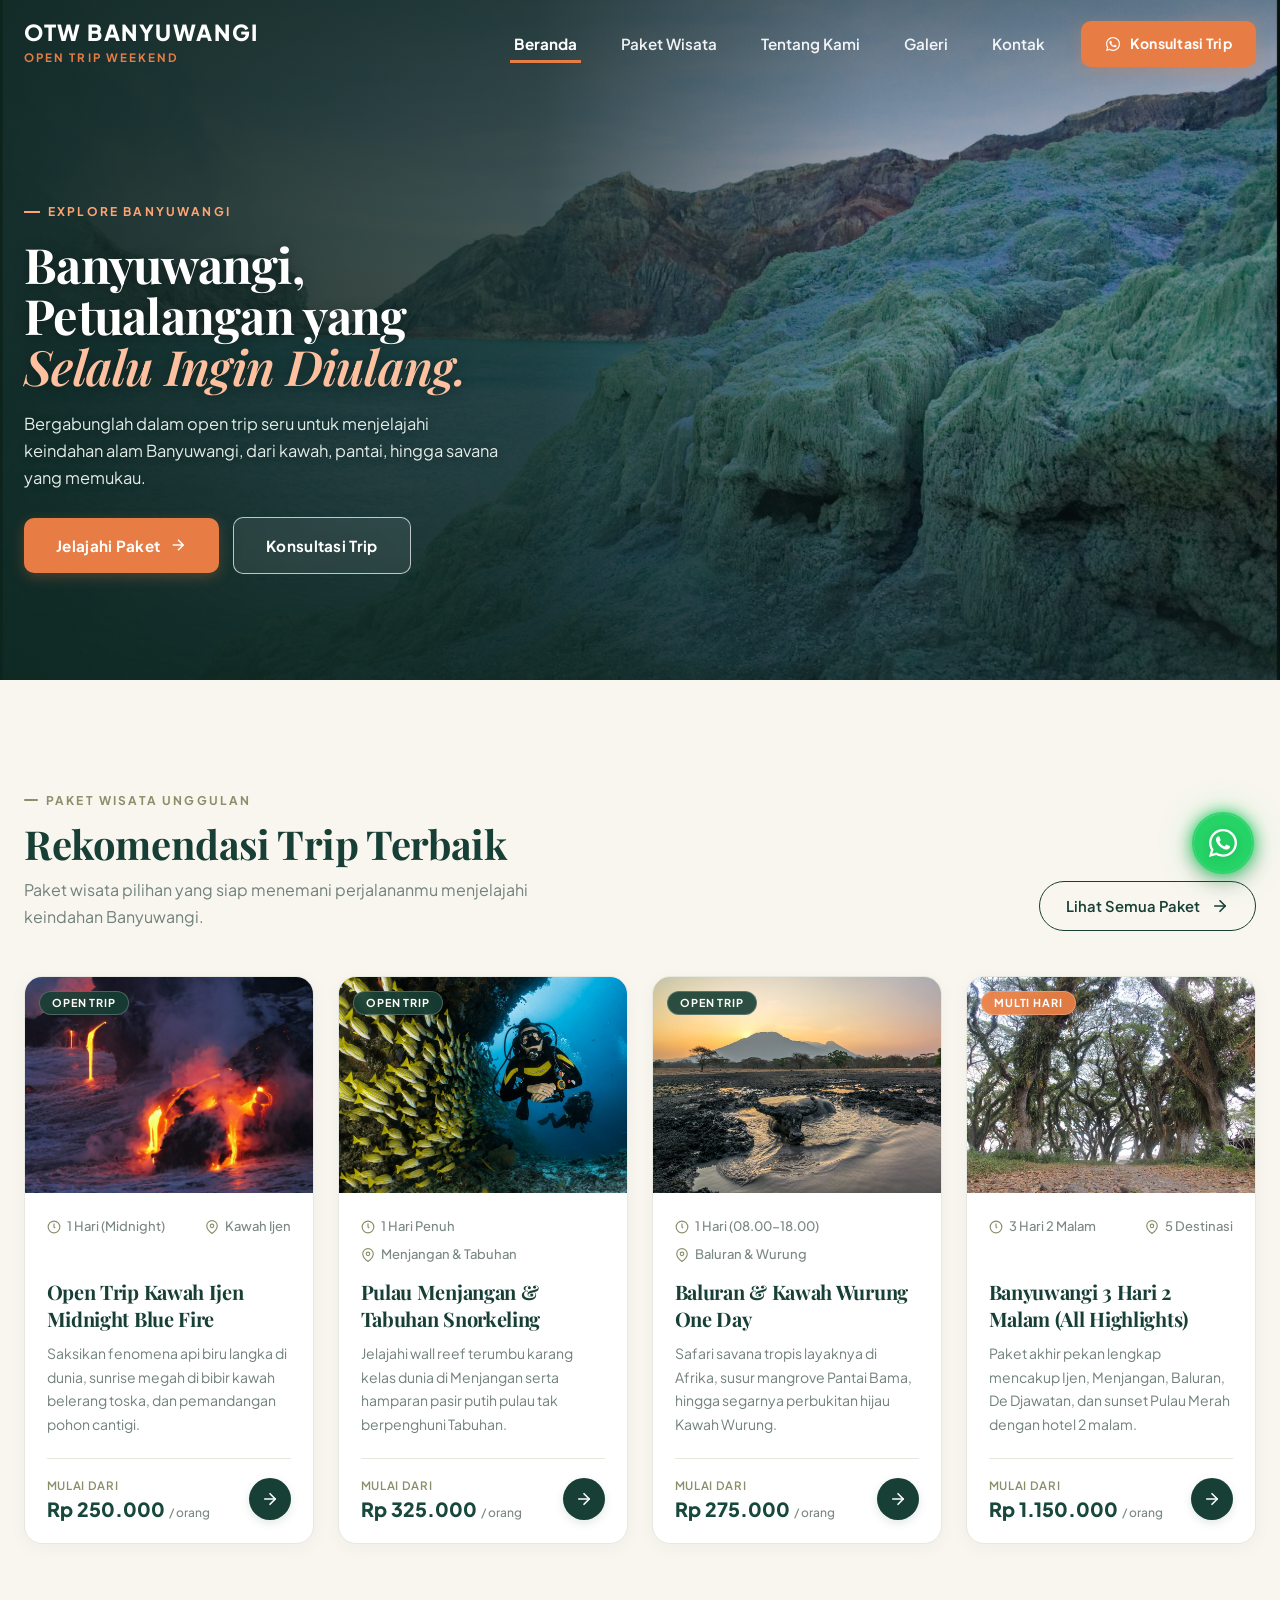
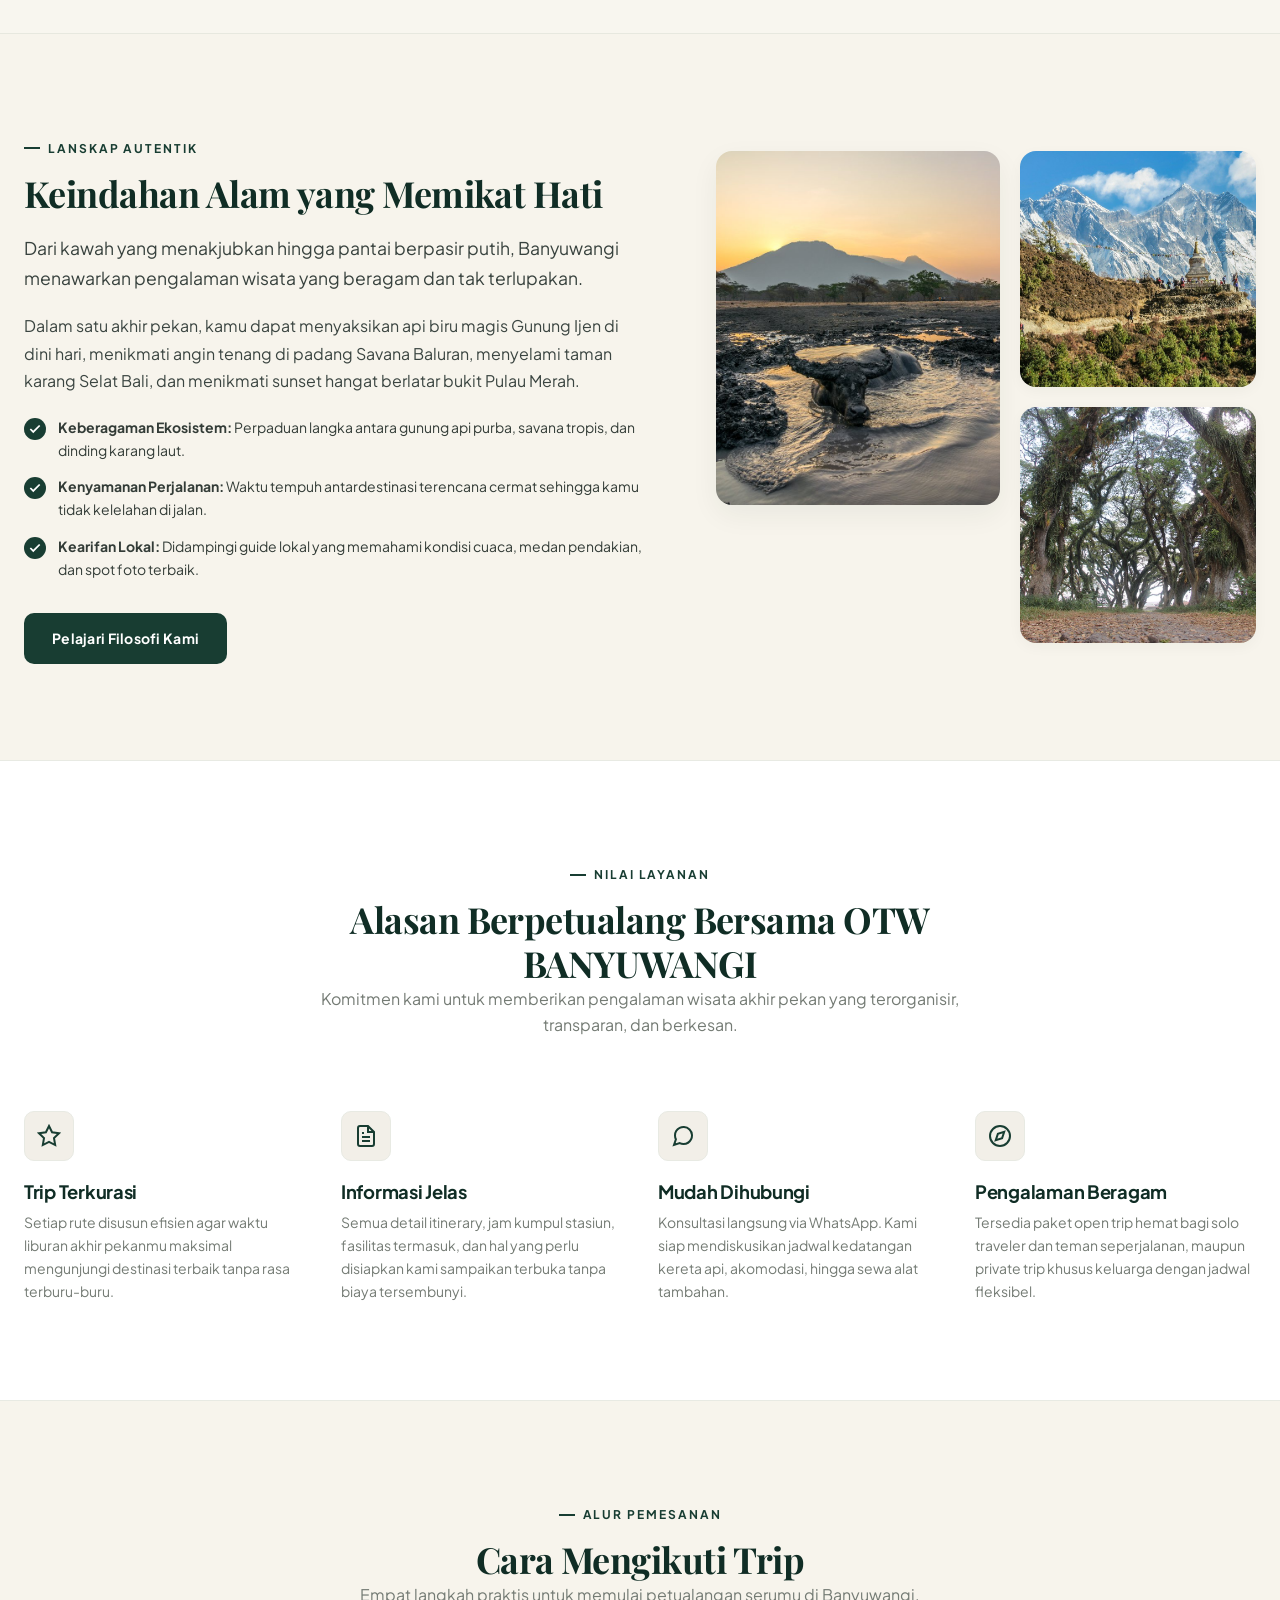
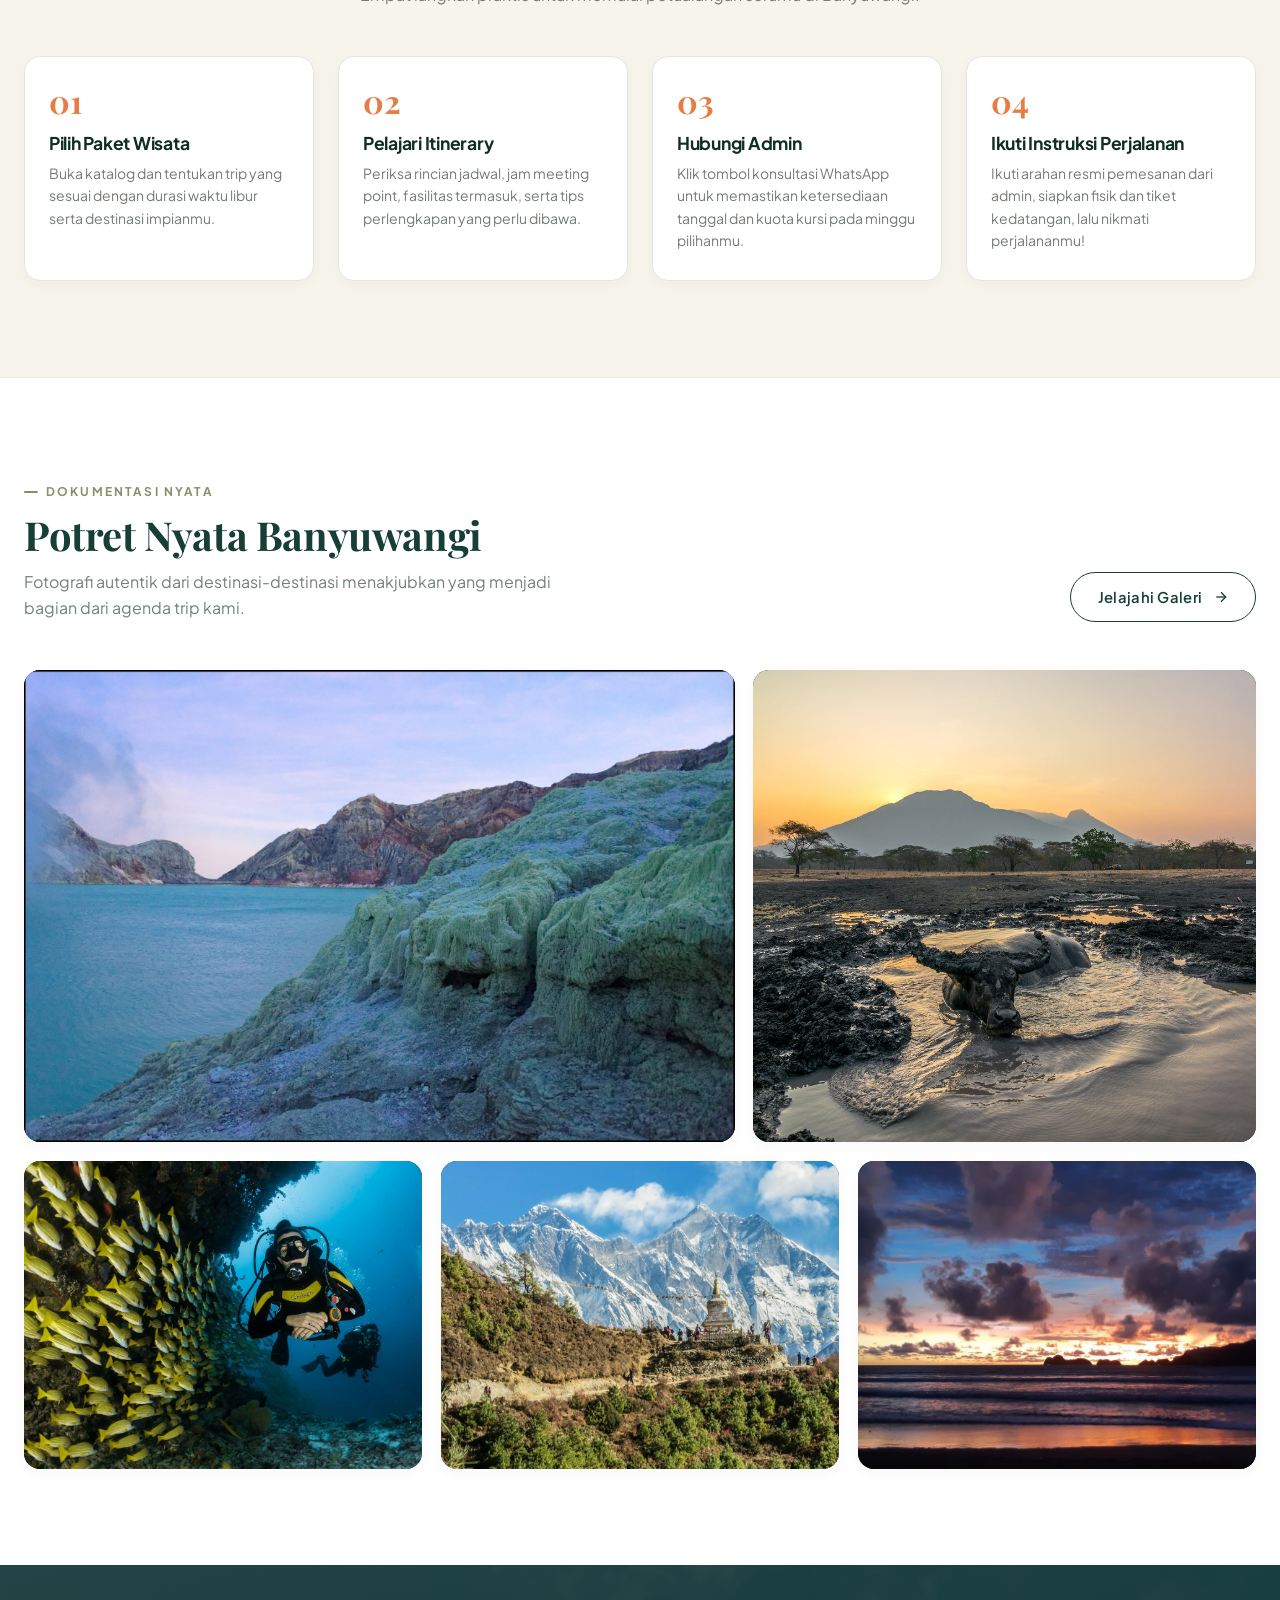
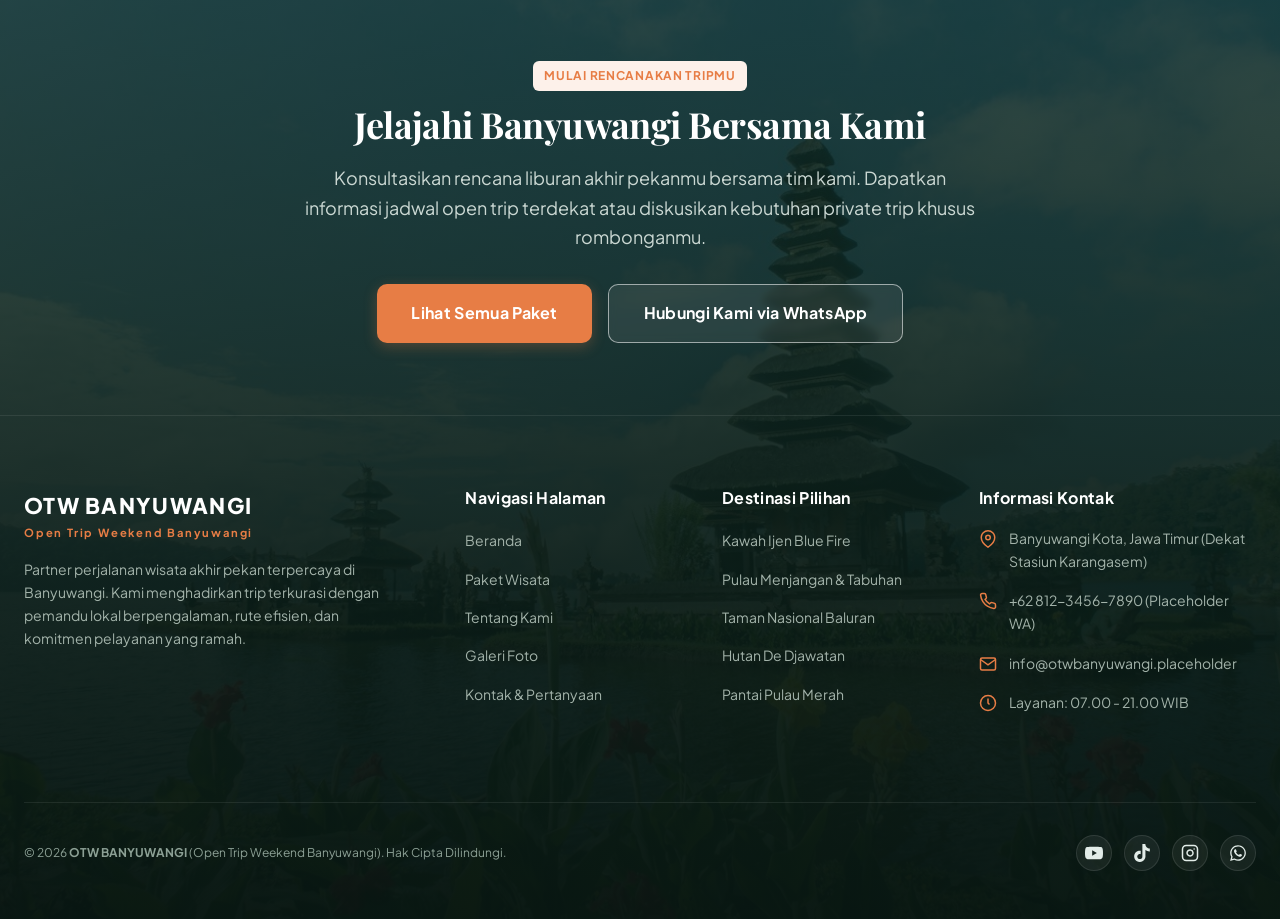
==== commit 731cff89: "paket wisata card" ====
--- a/index.html
+++ b/index.html
@@ -99,17 +99,20 @@
          ======================================================================== -->
     <section class="section-packages" aria-labelledby="featured-title">
       <div class="container">
-        <div class="section-head-row">
+        <div class="section-head-row packages-header-row">
           <div class="section-head-text">
-            <span class="kicker kicker-forest">Pilihan Terpopuler</span>
-            <h2 id="featured-title">Rekomendasi Trip Terbaik</h2>
-            <p>
+            <span class="packages-kicker">PAKET WISATA UNGGULAN</span>
+            <h2 id="featured-title" class="packages-title">Rekomendasi Trip Terbaik</h2>
+            <p class="packages-desc">
               Paket wisata pilihan yang siap menemani perjalananmu menjelajahi keindahan Banyuwangi.
             </p>
           </div>
-          <a href="paket.html" class="btn btn-outline">
-            Lihat Semua Paket
-            <svg width="16" height="16" viewBox="0 0 24 24" fill="none" stroke="currentColor" stroke-width="2" aria-hidden="true"><line x1="5" y1="12" x2="19" y2="12"></line><polyline points="12 5 19 12 12 19"></polyline></svg>
+          <a href="paket.html" class="packages-all-btn btn-outline" aria-label="Lihat Semua Paket Wisata OTW Banyuwangi">
+            <span>Lihat Semua Paket</span>
+            <svg width="18" height="18" viewBox="0 0 24 24" fill="none" stroke="currentColor" stroke-width="2.2" stroke-linecap="round" stroke-linejoin="round" aria-hidden="true">
+              <line x1="5" y1="12" x2="19" y2="12"></line>
+              <polyline points="12 5 19 12 12 19"></polyline>
+            </svg>
           </a>
         </div>
 
@@ -120,7 +123,7 @@
             <div class="trip-card-media">
               <img src="assets/images/dest-ijen-card.jpg" alt="Lanskap pendakian Kawah Ijen Midnight Blue Fire" loading="lazy" width="600" height="412" />
               <div class="trip-card-badges">
-                <span class="badge badge-forest">Open Trip</span>
+                <span class="trip-badge trip-badge-forest">OPEN TRIP</span>
               </div>
             </div>
             <div class="trip-card-body">
@@ -142,12 +145,14 @@
               </p>
               <div class="trip-card-footer">
                 <div class="trip-card-price">
-                  <span class="price-label">Estimasi Biaya</span>
+                  <span class="price-label">Mulai dari</span>
                   <div class="price-val">Rp 250.000 <span class="price-unit">/ orang</span></div>
                 </div>
-                <a href="detail-paket.html?paket=ijen" class="trip-card-btn" aria-label="Lihat detail Open Trip Kawah Ijen">
-                  Lihat Detail
-                  <svg width="14" height="14" viewBox="0 0 24 24" fill="none" stroke="currentColor" stroke-width="2.5"><polyline points="9 18 15 12 9 6"></polyline></svg>
+                <a href="detail-paket.html?paket=ijen" class="trip-card-btn" aria-label="Lihat detail Open Trip Kawah Ijen Midnight Blue Fire">
+                  <svg width="18" height="18" viewBox="0 0 24 24" fill="none" stroke="currentColor" stroke-width="2.2" stroke-linecap="round" stroke-linejoin="round" aria-hidden="true">
+                    <line x1="5" y1="12" x2="19" y2="12"></line>
+                    <polyline points="12 5 19 12 12 19"></polyline>
+                  </svg>
                 </a>
               </div>
             </div>
@@ -158,7 +163,7 @@
             <div class="trip-card-media">
               <img src="assets/images/dest-menjangan.jpg" alt="Snorkeling bawah air di Pulau Menjangan dan Tabuhan" loading="lazy" width="600" height="412" />
               <div class="trip-card-badges">
-                <span class="badge badge-forest">Open Trip</span>
+                <span class="trip-badge trip-badge-forest">OPEN TRIP</span>
               </div>
             </div>
             <div class="trip-card-body">
@@ -180,12 +185,14 @@
               </p>
               <div class="trip-card-footer">
                 <div class="trip-card-price">
-                  <span class="price-label">Estimasi Biaya</span>
+                  <span class="price-label">Mulai dari</span>
                   <div class="price-val">Rp 325.000 <span class="price-unit">/ orang</span></div>
                 </div>
-                <a href="detail-paket.html?paket=menjangan-tabuhan" class="trip-card-btn" aria-label="Lihat detail Open Trip Pulau Menjangan & Tabuhan">
-                  Lihat Detail
-                  <svg width="14" height="14" viewBox="0 0 24 24" fill="none" stroke="currentColor" stroke-width="2.5"><polyline points="9 18 15 12 9 6"></polyline></svg>
+                <a href="detail-paket.html?paket=menjangan-tabuhan" class="trip-card-btn" aria-label="Lihat detail Pulau Menjangan &amp; Tabuhan Snorkeling">
+                  <svg width="18" height="18" viewBox="0 0 24 24" fill="none" stroke="currentColor" stroke-width="2.2" stroke-linecap="round" stroke-linejoin="round" aria-hidden="true">
+                    <line x1="5" y1="12" x2="19" y2="12"></line>
+                    <polyline points="12 5 19 12 12 19"></polyline>
+                  </svg>
                 </a>
               </div>
             </div>
@@ -196,7 +203,7 @@
             <div class="trip-card-media">
               <img src="assets/images/dest-baluran.jpg" alt="Savana Bekol Baluran saat sore hari" loading="lazy" width="600" height="412" />
               <div class="trip-card-badges">
-                <span class="badge badge-forest">Open Trip</span>
+                <span class="trip-badge trip-badge-forest">OPEN TRIP</span>
               </div>
             </div>
             <div class="trip-card-body">
@@ -218,12 +225,14 @@
               </p>
               <div class="trip-card-footer">
                 <div class="trip-card-price">
-                  <span class="price-label">Estimasi Biaya</span>
+                  <span class="price-label">Mulai dari</span>
                   <div class="price-val">Rp 275.000 <span class="price-unit">/ orang</span></div>
                 </div>
-                <a href="detail-paket.html?paket=baluran" class="trip-card-btn" aria-label="Lihat detail Paket Baluran & Kawah Wurung">
-                  Lihat Detail
-                  <svg width="14" height="14" viewBox="0 0 24 24" fill="none" stroke="currentColor" stroke-width="2.5"><polyline points="9 18 15 12 9 6"></polyline></svg>
+                <a href="detail-paket.html?paket=baluran" class="trip-card-btn" aria-label="Lihat detail Baluran &amp; Kawah Wurung One Day">
+                  <svg width="18" height="18" viewBox="0 0 24 24" fill="none" stroke="currentColor" stroke-width="2.2" stroke-linecap="round" stroke-linejoin="round" aria-hidden="true">
+                    <line x1="5" y1="12" x2="19" y2="12"></line>
+                    <polyline points="12 5 19 12 12 19"></polyline>
+                  </svg>
                 </a>
               </div>
             </div>
@@ -234,7 +243,7 @@
             <div class="trip-card-media">
               <img src="assets/images/dest-djawatan.jpg" alt="Hutan trembesi purba De Djawatan Banyuwangi" loading="lazy" width="600" height="412" />
               <div class="trip-card-badges">
-                <span class="badge badge-orange">Multihari</span>
+                <span class="trip-badge trip-badge-warm">MULTI HARI</span>
               </div>
             </div>
             <div class="trip-card-body">
@@ -256,12 +265,14 @@
               </p>
               <div class="trip-card-footer">
                 <div class="trip-card-price">
-                  <span class="price-label">Estimasi Biaya</span>
+                  <span class="price-label">Mulai dari</span>
                   <div class="price-val">Rp 1.150.000 <span class="price-unit">/ orang</span></div>
                 </div>
-                <a href="detail-paket.html?paket=banyuwangi-3d2n" class="trip-card-btn" aria-label="Lihat detail Paket Banyuwangi 3H2M">
-                  Lihat Detail
-                  <svg width="14" height="14" viewBox="0 0 24 24" fill="none" stroke="currentColor" stroke-width="2.5"><polyline points="9 18 15 12 9 6"></polyline></svg>
+                <a href="detail-paket.html?paket=banyuwangi-3d2n" class="trip-card-btn" aria-label="Lihat detail Banyuwangi 3 Hari 2 Malam All Highlights">
+                  <svg width="18" height="18" viewBox="0 0 24 24" fill="none" stroke="currentColor" stroke-width="2.2" stroke-linecap="round" stroke-linejoin="round" aria-hidden="true">
+                    <line x1="5" y1="12" x2="19" y2="12"></line>
+                    <polyline points="12 5 19 12 12 19"></polyline>
+                  </svg>
                 </a>
               </div>
             </div>
--- a/css/style.css
+++ b/css/style.css
@@ -646,176 +646,380 @@
 }
 
 /* ==========================================================================
-   SECTION 1: REKOMENDASI TRIP TERBAIK (Modern 16px Rounded Cards)
+   SECTION 1: PAKET WISATA UNGGULAN / REKOMENDASI TRIP TERBAIK
+   Premium Travel Editorial Design System
+   Palet: Background Section (#F8F6EF), Card Background (#FFFFFF), Border (#E7E8DF),
+          Judul (#173F35), Harga (#17483B), Deskripsi (#71817B),
+          Meta (#7B8881), Label (#8A8F6A), Aksen Oranye (#ED8045)
    ========================================================================== */
 .section-packages {
-  padding-block: var(--space-4xl);
-  background-color: var(--color-white);
-  border-bottom: 1px solid var(--color-border);
-}
-
-.section-head-row {
+  padding-top: clamp(5rem, 8vw, 7rem);
+  padding-bottom: clamp(4.5rem, 7vw, 6.5rem);
+  background-color: #F8F6EF;
+  border-bottom: 1px solid #E7E8DF;
+  scroll-margin-top: 85px;
+}
+
+/* --- Header Section --- */
+.section-head-row,
+.packages-header-row {
   display: flex;
   justify-content: space-between;
   align-items: flex-end;
-  margin-bottom: var(--space-2xl);
-  gap: 1.5rem;
-}
+  margin-bottom: clamp(2rem, 3.5vw, 2.85rem);
+  gap: 2rem;
+}
+
 .section-head-text {
   max-width: 620px;
 }
+
+.packages-kicker,
+.section-head-text .kicker {
+  display: inline-flex;
+  align-items: center;
+  gap: 0.5rem;
+  font-family: var(--font-sans);
+  font-size: 0.75rem;
+  font-weight: 700;
+  letter-spacing: 0.18em;
+  text-transform: uppercase;
+  color: #8A8F6A;
+  margin-bottom: 0.45rem;
+}
+
+.packages-kicker::before,
+.section-head-text .kicker::before {
+  content: "";
+  display: inline-block;
+  width: 14px;
+  height: 2px;
+  background-color: #8A8F6A;
+  border-radius: 1px;
+}
+
+.packages-title,
 .section-head-text h2 {
-  font-size: var(--text-3xl);
-  margin-top: 0.35rem;
-}
+  font-family: var(--font-serif);
+  font-size: clamp(2rem, 3.2vw, 2.5rem);
+  font-weight: 700;
+  color: #173F35;
+  line-height: 1.22;
+  margin-top: 0.15rem;
+  margin-bottom: 0.55rem;
+  letter-spacing: -0.01em;
+}
+
+.packages-desc,
 .section-head-text p {
-  color: var(--color-muted);
-  margin-top: 0.45rem;
-  font-size: 1.05rem;
-}
-
-/* Grid of 4 Cards on Desktop with comfortable 20px gap */
+  font-family: var(--font-sans);
+  font-size: 1rem;
+  color: #71817B;
+  line-height: 1.68;
+  margin: 0;
+  max-width: 580px;
+}
+
+/* Header Outline Action Button (Lihat Semua Paket →) */
+.packages-all-btn,
+.section-head-row .btn-outline {
+  display: inline-flex;
+  align-items: center;
+  justify-content: center;
+  gap: 0.65rem;
+  padding: 0.75rem 1.65rem;
+  border-radius: 9999px;
+  border: 1.5px solid #173F35;
+  color: #173F35;
+  background-color: transparent;
+  font-family: var(--font-sans);
+  font-size: 0.925rem;
+  font-weight: 600;
+  text-decoration: none;
+  white-space: nowrap;
+  transition: all 0.25s cubic-bezier(0.16, 1, 0.3, 1);
+  flex-shrink: 0;
+}
+
+.packages-all-btn svg,
+.section-head-row .btn-outline svg {
+  stroke: currentColor;
+  transition: transform 0.25s ease;
+  flex-shrink: 0;
+}
+
+.packages-all-btn:hover,
+.section-head-row .btn-outline:hover {
+  background-color: #173F35;
+  color: #FFFFFF;
+  border-color: #173F35;
+  transform: translateY(-2px);
+  box-shadow: 0 8px 22px rgba(23, 63, 53, 0.16);
+}
+
+.packages-all-btn:hover svg,
+.section-head-row .btn-outline:hover svg {
+  transform: translateX(4px);
+}
+
+/* --- Grid: 4 Kolom Desktop, Spacing 24px --- */
 .packages-quad-grid {
   display: grid;
   grid-template-columns: repeat(4, 1fr);
-  gap: 1.35rem;
-}
-
-/* Modern Rounded Destination Card (16px border-radius, pure white, soft shadow) */
+  gap: 1.5rem;
+}
+
+/* --- Card Paket Wisata Premium --- */
 .trip-card {
-  background-color: var(--color-white);
-  border: 1px solid var(--color-border-card);
-  border-radius: var(--radius-card);
+  background-color: #FFFFFF;
+  border: 1px solid #E7E8DF;
+  border-radius: 18px;
   overflow: hidden;
   display: flex;
   flex-direction: column;
-  box-shadow: var(--shadow-card);
-  transition: transform var(--transition-normal), box-shadow var(--transition-normal), border-color var(--transition-normal);
+  box-shadow: 0 4px 18px rgba(23, 63, 53, 0.04);
+  transition: transform 0.3s cubic-bezier(0.16, 1, 0.3, 1),
+              box-shadow 0.3s cubic-bezier(0.16, 1, 0.3, 1),
+              border-color 0.3s ease;
   height: 100%;
 }
+
 .trip-card:hover {
   transform: translateY(-5px);
-  box-shadow: var(--shadow-hover);
-  border-color: #D6D8D0;
-}
-
+  box-shadow: 0 16px 36px rgba(23, 63, 53, 0.09);
+  border-color: #D3D6CB;
+}
+
+/* Foto Destinasi: Rasio Konsisten 4:3, Cover & Position Center */
 .trip-card-media {
   position: relative;
-  aspect-ratio: 16 / 11;
+  aspect-ratio: 4 / 3;
+  width: 100%;
   overflow: hidden;
-  background-color: var(--color-deep-forest);
-}
+  background-color: #102D25;
+}
+
 .trip-card-media img {
   width: 100%;
   height: 100%;
   object-fit: cover;
-  transition: transform 0.5s cubic-bezier(0.16, 1, 0.3, 1);
-}
+  object-position: center;
+  display: block;
+  transition: transform 0.6s cubic-bezier(0.16, 1, 0.3, 1);
+}
+
 .trip-card:hover .trip-card-media img {
-  transform: scale(1.05);
-}
-
+  transform: scale(1.045);
+}
+
+/* Badge Kategori */
 .trip-card-badges {
   position: absolute;
-  top: 12px;
-  left: 12px;
+  top: 14px;
+  left: 14px;
   display: flex;
   gap: 6px;
   z-index: 2;
 }
 
+.trip-badge,
+.trip-card-badges .badge {
+  display: inline-flex;
+  align-items: center;
+  padding: 0.35rem 0.75rem;
+  border-radius: 9999px;
+  font-family: var(--font-sans);
+  font-size: 0.68rem;
+  font-weight: 700;
+  letter-spacing: 0.08em;
+  text-transform: uppercase;
+  line-height: 1;
+}
+
+.trip-badge-forest,
+.trip-card-badges .badge-forest {
+  background-color: rgba(23, 63, 53, 0.90);
+  color: #FEFDF9;
+  border: 1px solid rgba(255, 255, 255, 0.22);
+  backdrop-filter: blur(6px);
+}
+
+.trip-badge-warm,
+.trip-card-badges .badge-orange {
+  background-color: rgba(237, 128, 69, 0.92);
+  color: #FFFFFF;
+  border: 1px solid rgba(255, 255, 255, 0.22);
+  backdrop-filter: blur(6px);
+}
+
+/* Card Content Body: Padding 22-24px */
 .trip-card-body {
-  padding: 1.45rem 1.35rem;
+  padding: 1.45rem 1.35rem 1.35rem;
   display: flex;
   flex-direction: column;
   flex: 1;
 }
 
+/* Informasi Durasi & Lokasi */
 .trip-card-meta {
   display: flex;
-  align-items: center;
+  align-items: flex-start;
   justify-content: space-between;
-  font-size: var(--text-xs);
-  color: var(--color-muted);
-  font-weight: 600;
-  margin-bottom: 0.65rem;
-}
+  gap: 0.35rem 0.65rem;
+  flex-wrap: wrap;
+  font-size: 0.8125rem;
+  color: #7B8881;
+  font-weight: 500;
+  margin-bottom: 0.75rem;
+  min-height: 3.1rem;
+}
+
 .trip-meta-item {
-  display: flex;
-  align-items: center;
-  gap: 4px;
-}
-
+  display: inline-flex;
+  align-items: center;
+  gap: 0.38rem;
+  color: #7B8881;
+  white-space: nowrap;
+}
+
+.trip-meta-item svg {
+  color: #8A8F6A;
+  stroke: #8A8F6A;
+  flex-shrink: 0;
+}
+
+/* Judul Card: Serif Elegan Playfair Display (#173F35) */
 .trip-card-title {
   font-family: var(--font-serif);
-  font-size: 1.22rem;
-  font-weight: 700;
-  color: var(--color-deep-forest);
-  line-height: 1.3;
+  font-size: 1.25rem;
+  font-weight: 700;
+  color: #173F35;
+  line-height: 1.35;
   margin-bottom: 0.65rem;
-}
+  min-height: 3.35rem;
+}
+
+.trip-card-title a {
+  color: #173F35;
+  text-decoration: none;
+  transition: color 0.2s ease;
+}
+
 .trip-card-title a:hover {
-  color: var(--color-orange);
-}
-
+  color: #ED8045;
+}
+
+/* Deskripsi Singkat: Sans-Serif (#71817B) */
 .trip-card-desc {
-  font-size: var(--text-sm);
-  color: #55605B;
-  line-height: 1.62;
-  margin-bottom: 1.25rem;
+  font-family: var(--font-sans);
+  font-size: 0.875rem;
+  color: #71817B;
+  line-height: 1.68;
+  margin-bottom: 1.35rem;
   flex: 1;
 }
 
+/* Garis Pemisah Halus & Footer */
 .trip-card-footer {
-  padding-top: 1rem;
-  border-top: 1px solid #ECEEE8;
+  padding-top: 1.1rem;
+  border-top: 1px solid #E7E8DF;
   display: flex;
   align-items: center;
   justify-content: space-between;
   gap: 0.75rem;
-}
-
+  margin-top: auto;
+}
+
+/* Harga: Format "Mulai dari", "Rp ...", "/ orang" (#17483B) */
 .trip-card-price {
   display: flex;
   flex-direction: column;
-}
+  gap: 0.15rem;
+}
+
 .trip-card-price .price-label {
-  font-size: 0.68rem;
-  color: var(--color-muted);
+  font-family: var(--font-sans);
+  font-size: 0.72rem;
+  color: #8A8F6A;
   text-transform: uppercase;
-  letter-spacing: 0.05em;
-  font-weight: 700;
-}
+  letter-spacing: 0.06em;
+  font-weight: 600;
+}
+
 .trip-card-price .price-val {
   font-family: var(--font-sans);
-  font-size: 1.15rem;
+  font-size: 1.22rem;
   font-weight: 800;
-  color: var(--color-deep-forest);
-}
+  color: #17483B;
+  line-height: 1.2;
+  display: flex;
+  align-items: baseline;
+  gap: 0.3rem;
+  flex-wrap: wrap;
+}
+
 .trip-card-price .price-unit {
   font-size: 0.75rem;
-  font-weight: 400;
-  color: var(--color-muted);
-}
-
-/* Card Detail CTA Action */
+  font-weight: 500;
+  color: #7B8881;
+}
+
+/* Tombol Detail: Lingkaran Minimalis Elegan (#173F35 -> #ED8045) */
 .trip-card-btn {
   display: inline-flex;
   align-items: center;
-  gap: 0.35rem;
-  padding: 0.55rem 1.05rem;
-  font-size: var(--text-xs);
-  font-weight: 700;
-  color: var(--color-forest);
-  background-color: var(--color-surface-soft);
-  border-radius: var(--radius-xs);
-  transition: all var(--transition-fast);
-}
-.trip-card:hover .trip-card-btn {
-  background-color: var(--color-orange);
-  color: var(--color-white);
-}
-
+  justify-content: center;
+  width: 42px;
+  height: 42px;
+  min-width: 42px;
+  min-height: 42px;
+  border-radius: 50%;
+  background-color: #173F35;
+  color: #FFFFFF;
+  text-decoration: none;
+  flex-shrink: 0;
+  transition: all 0.25s cubic-bezier(0.16, 1, 0.3, 1);
+  box-shadow: 0 3px 10px rgba(23, 63, 53, 0.12);
+  border: none;
+}
+
+.trip-card-btn svg {
+  stroke: #FFFFFF;
+  color: #FFFFFF;
+  transition: transform 0.25s ease;
+}
+
+.trip-card-btn:hover {
+  background-color: #ED8045;
+  color: #FFFFFF;
+  transform: translateY(-2px) scale(1.06);
+  box-shadow: 0 6px 16px rgba(237, 128, 69, 0.35);
+}
+
+.trip-card-btn:hover svg {
+  transform: translateX(2px);
+}
+
+/* Accessible Focus Visible */
+.packages-all-btn:focus-visible,
+.section-head-row .btn-outline:focus-visible,
+.trip-card-btn:focus-visible,
+.trip-card-title a:focus-visible {
+  outline: 2px solid #ED8045;
+  outline-offset: 3px;
+}
+
+/* Prefers Reduced Motion Support */
+@media (prefers-reduced-motion: reduce) {
+  .trip-card,
+  .trip-card-media img,
+  .packages-all-btn,
+  .section-head-row .btn-outline,
+  .trip-card-btn {
+    transition: none !important;
+    transform: none !important;
+  }
+}
 /* ==========================================================================
    SECTION 2: KEINDAHAN ALAM YANG MEMIKAT HATI (Editorial Section)
    ========================================================================== */
@@ -2142,9 +2346,18 @@
   }
 
 
-  .section-head-row {
+  .section-head-row,
+  .packages-header-row {
     flex-direction: column;
     align-items: flex-start;
+    gap: 1.25rem;
+  }
+  .packages-all-btn,
+  .section-head-row .btn-outline {
+    width: auto;
+  }
+  .trip-card-title {
+    min-height: auto;
   }
 
   .packages-quad-grid,
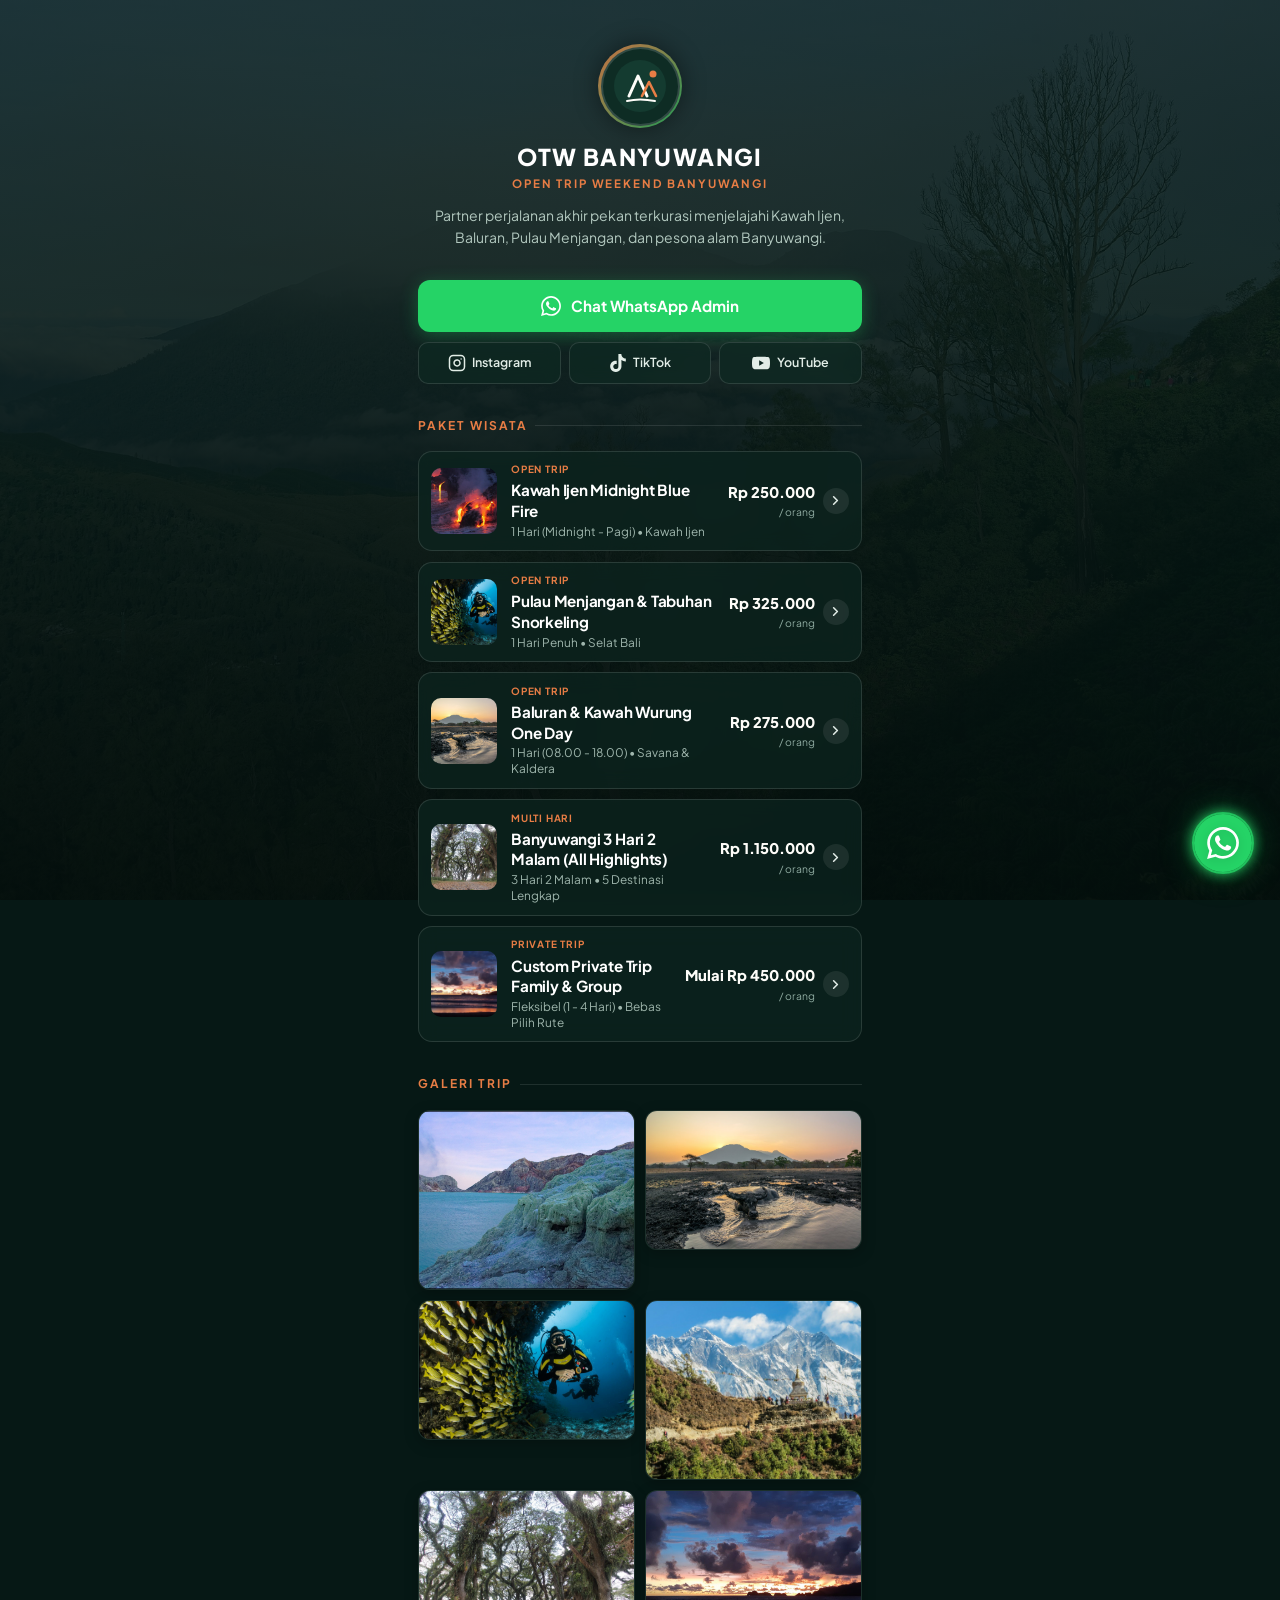
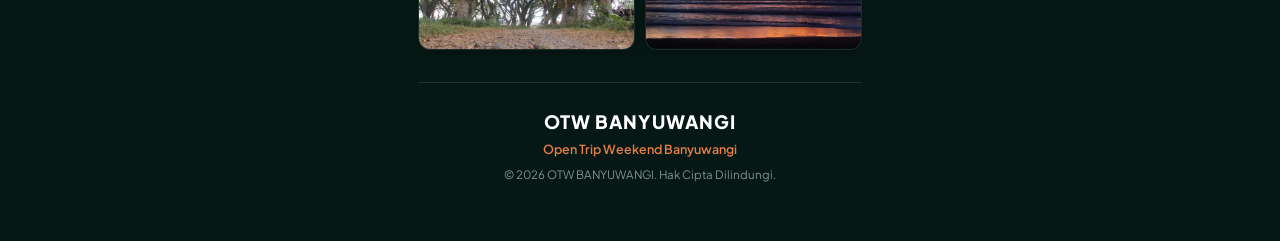
==== commit a48ed749: "terbaru" ====
--- a/index.html
+++ b/index.html
@@ -3,9 +3,9 @@
 <head>
   <meta charset="UTF-8" />
   <meta name="viewport" content="width=device-width, initial-scale=1.0" />
-  <meta name="description" content="OTW BANYUWANGI (Open Trip Weekend Banyuwangi) — Pilihan open trip akhir pekan terkurasi menjelajahi Kawah Ijen, Baluran, Pulau Menjangan, dan pesona alam Banyuwangi." />
+  <meta name="description" content="OTW BANYUWANGI (Open Trip Weekend Banyuwangi) — Pilihan open trip akhir pekan dan private tour terkurasi menjelajahi Kawah Ijen, Baluran, Pulau Menjangan, dan pesona alam Banyuwangi." />
   <meta name="author" content="OTW BANYUWANGI" />
-  <title>OTW BANYUWANGI — Open Trip Weekend & Paket Wisata Banyuwangi</title>
+  <title>OTW BANYUWANGI — Open Trip Weekend &amp; Paket Wisata Banyuwangi</title>
 
   <!-- Google Fonts Preconnect & Stylesheet -->
   <link rel="preconnect" href="https://fonts.googleapis.com" />
@@ -20,582 +20,269 @@
   <a href="#main-content" class="skip-link">Lewati ke konten utama</a>
 
   <!-- ========================================================================
-       GLOBAL NAVBAR (Seamless & Floating over Hero)
+       CENTERED TOURISM PROFILE / LINK-IN-BIO (banyuwangimoment.com concept)
        ======================================================================== -->
-  <header class="site-header">
-    <div class="container">
-      <nav class="navbar" aria-label="Navigasi Utama">
-        <!-- Logo / Wordmark -->
-        <a href="index.html" class="brand-link" aria-label="OTW BANYUWANGI Beranda">
-          <div class="brand-wordmark">
-            <span class="brand-main">OTW BANYUWANGI</span>
-            <span class="brand-tag">OPEN TRIP WEEKEND</span>
-          </div>
+  <main id="main-content" class="biolink-container">
+
+    <!-- 1. PROFIL OTW BANYUWANGI -->
+    <header class="biolink-profile">
+      <div class="biolink-avatar-wrap">
+        <div class="biolink-avatar" aria-label="Logo OTW BANYUWANGI">
+          <svg width="48" height="48" viewBox="0 0 52 52" fill="none" aria-hidden="true">
+            <circle cx="26" cy="26" r="26" fill="#143B30"/>
+            <path d="M15 36L24 16L33 36" stroke="#FEFDF9" stroke-width="3" stroke-linecap="round" stroke-linejoin="round"/>
+            <path d="M28 36L35 22L42 36" stroke="#E77D45" stroke-width="2.6" stroke-linecap="round" stroke-linejoin="round"/>
+            <circle cx="39" cy="14" r="3.5" fill="#E77D45"/>
+            <path d="M13 41C21 39 31 39 41 41" stroke="#FEFDF9" stroke-width="2" stroke-linecap="round"/>
+          </svg>
+        </div>
+      </div>
+
+      <h1 class="biolink-brand-title">OTW BANYUWANGI</h1>
+      <div class="biolink-subtitle">Open Trip Weekend Banyuwangi</div>
+      <p class="biolink-bio-text">
+        Partner perjalanan akhir pekan terkurasi menjelajahi Kawah Ijen, Baluran, Pulau Menjangan, dan pesona alam Banyuwangi.
+      </p>
+    </header>
+
+    <!-- 2. TOMBOL KONTAK DAN MEDIA SOSIAL -->
+    <section class="biolink-actions" aria-label="Kontak dan Media Sosial">
+      <!-- Tombol WhatsApp Utama -->
+      <a href="#" data-wa-trigger="true" data-wa-topic="Konsultasi Trip Utama" class="btn-biolink-wa">
+        <svg width="20" height="20" viewBox="0 0 24 24" fill="currentColor" aria-hidden="true"><path d="M.057 24l1.687-6.163c-1.041-1.804-1.588-3.849-1.587-5.946.003-6.556 5.338-11.891 11.893-11.891 3.181.001 6.167 1.24 8.413 3.488 2.245 2.248 3.481 5.236 3.48 8.414-.003 6.557-5.338 11.892-11.893 11.892-1.99-.001-3.951-.5-5.688-1.448l-6.305 1.654zm6.597-3.807c1.676.995 3.276 1.591 5.392 1.592 5.448 0 9.886-4.434 9.889-9.885.002-5.462-4.415-9.89-9.881-9.892-5.452 0-9.887 4.434-9.889 9.884-.001 2.225.651 3.891 1.746 5.634l-.999 3.648 3.742-.981zm11.387-5.464c-.074-.124-.272-.198-.57-.347-.297-.149-1.758-.868-2.031-.967-.272-.099-.47-.149-.669.149-.198.297-.768.967-.941 1.165-.173.198-.347.223-.644.074-.297-.149-1.255-.462-2.39-1.475-.883-.788-1.48-1.761-1.653-2.059-.173-.297-.018-.458.13-.606.134-.133.297-.347.446-.521.151-.172.2-.296.3-.495.099-.198.05-.372-.025-.521-.075-.148-.669-1.611-.916-2.206-.242-.579-.487-.501-.669-.51l-.57-.01c-.198 0-.52.074-.792.372s-1.04 1.016-1.04 2.479 1.065 2.876 1.213 3.074c.149.198 2.095 3.2 5.076 4.487.709.306 1.263.489 1.694.626.712.226 1.36.194 1.872.118.571-.085 1.758-.719 2.006-1.413.248-.695.248-1.29.173-1.414z"/></svg>
+        <span>Chat WhatsApp Admin</span>
+      </a>
+
+      <!-- Tombol Media Sosial -->
+      <div class="biolink-social-row">
+        <a href="https://instagram.com/otwbanyuwangi" target="_blank" rel="noopener noreferrer" class="btn-biolink-social" aria-label="Kunjungi Instagram OTW Banyuwangi">
+          <svg width="18" height="18" viewBox="0 0 24 24" fill="none" stroke="currentColor" stroke-width="2" stroke-linecap="round" stroke-linejoin="round" aria-hidden="true"><rect x="2" y="2" width="20" height="20" rx="5" ry="5"></rect><path d="M16 11.37A4 4 0 1 1 12.63 8 4 4 0 0 1 16 11.37z"></path><line x1="17.5" y1="6.5" x2="17.51" y2="6.5"></line></svg>
+          <span>Instagram</span>
         </a>
-
-        <!-- Mobile Toggle Button -->
-        <button type="button" class="nav-toggle" aria-label="Buka navigasi menu" aria-expanded="false" aria-controls="primary-nav-menu">
-          <span></span>
-          <span></span>
-          <span></span>
-        </button>
-
-        <!-- Navigation Menu Wrapper -->
-        <div class="nav-menu-wrapper" id="primary-nav-menu">
-          <ul class="nav-list">
-            <li><a href="index.html" class="nav-link active" aria-current="page">Beranda</a></li>
-            <li><a href="paket.html" class="nav-link">Paket Wisata</a></li>
-            <li><a href="tentang.html" class="nav-link">Tentang Kami</a></li>
-            <li><a href="galeri.html" class="nav-link">Galeri</a></li>
-            <li><a href="kontak.html" class="nav-link">Kontak</a></li>
-          </ul>
-
-          <div class="nav-actions">
-            <button type="button" class="btn btn-primary btn-sm" data-wa-trigger="true" data-wa-topic="Konsultasi Beranda Navbar">
-              <svg width="16" height="16" viewBox="0 0 448 512" fill="currentColor" aria-hidden="true"><path d="M380.9 97.1C339 55.1 283.2 32 223.9 32c-122.4 0-222 99.6-222 222 0 39.1 10.2 77.3 29.6 111L0 480l117.7-30.9c32.4 17.7 68.9 27 106.1 27h.1c122.3 0 224.1-99.6 224.1-222 0-59.3-25.2-115-67.1-157zm-157 341.6c-33.2 0-65.7-8.9-94-25.7l-6.7-4-69.8 18.3L72 359.2l-4.4-7c-18.5-29.4-28.2-63.3-28.2-98.2 0-101.7 82.8-184.5 184.6-184.5 49.3 0 95.6 19.2 130.4 54.1 34.8 34.9 56.2 81.2 56.1 130.5 0 101.8-84.9 184.6-186.6 184.6zm101.2-138.2c-5.5-2.8-32.8-16.2-37.9-18-5.1-1.9-8.8-2.8-12.5 2.8-3.7 5.6-14.3 18-17.6 21.8-3.2 3.7-6.5 4.2-12 1.4-32.6-16.3-54-29.1-75.5-66-5.7-9.8 5.7-9.1 16.3-30.3 1.8-3.7.9-6.9-.5-9.7-1.4-2.8-12.5-30.1-17.1-41.2-4.5-10.8-9.1-9.3-12.5-9.5-3.2-.2-6.9-.2-10.6-.2-3.7 0-9.7 1.4-14.8 6.9-5.1 5.6-19.4 19-19.4 46.3 0 27.3 19.9 53.7 22.6 57.4 2.8 3.7 39.1 59.7 94.8 83.8 35.2 15.2 49 16.5 66.6 13.9 10.7-1.6 32.8-13.4 37.4-26.4 4.6-13 4.6-24.1 3.2-26.4-1.3-2.5-5-3.9-10.5-6.6z"/></svg>
-              Konsultasi Trip
-            </button>
-          </div>
-        </div>
-      </nav>
-    </div>
-  </header>
-
-  <!-- ========================================================================
-       HERO SECTION — BALANCED LEFT-ALIGNED CINEMATIC NATURE PHOTOGRAPHY
-       ======================================================================== -->
-  <main id="main-content">
-
-    <section class="hero-cinematic" aria-labelledby="hero-title">
-      <div class="container hero-wrapper">
-        <div class="hero-content-left">
-          <span class="kicker">EXPLORE BANYUWANGI</span>
-          
-          <h1 id="hero-title" class="hero-headline">
-            Banyuwangi,<br />
-            Petualangan yang<br />
-            <span class="hero-headline-sub">Selalu Ingin Diulang.</span>
-          </h1>
-
-          <p class="hero-desc">
-            Bergabunglah dalam open trip seru untuk menjelajahi keindahan alam Banyuwangi, dari kawah, pantai, hingga savana yang memukau.
-          </p>
-
-          <div class="hero-cta-row">
-            <a href="paket.html" class="btn btn-primary btn-lg">
-              Jelajahi Paket
-              <svg width="18" height="18" viewBox="0 0 24 24" fill="none" stroke="currentColor" stroke-width="2" aria-hidden="true"><line x1="5" y1="12" x2="19" y2="12"></line><polyline points="12 5 19 12 12 19"></polyline></svg>
-            </a>
-            <button type="button" class="btn btn-outline-white btn-lg" data-wa-trigger="true" data-wa-topic="Hero Konsultasi Trip">
-              Konsultasi Trip
-            </button>
-          </div>
-        </div>
+        <a href="https://tiktok.com/@otwbanyuwangi" target="_blank" rel="noopener noreferrer" class="btn-biolink-social" aria-label="Kunjungi TikTok OTW Banyuwangi">
+          <svg width="18" height="18" viewBox="0 0 24 24" fill="currentColor" aria-hidden="true"><path d="M12.525.02c1.31-.02 2.61-.01 3.91-.02.08 1.53.63 3.09 1.75 4.17 1.12 1.11 2.7 1.62 4.24 1.79v4.03c-1.44-.05-2.89-.35-4.2-.97-.57-.26-1.1-.59-1.62-.93-.01 2.92.01 5.84-.02 8.75-.08 1.4-.54 2.79-1.35 3.94-1.31 1.92-3.58 3.17-5.91 3.21-1.43.08-2.86-.31-4.08-1.03-2.02-1.19-3.44-3.37-3.65-5.71-.02-.5-.03-1-.01-1.49.18-1.9 1.12-3.72 2.58-4.96 1.66-1.44 3.98-2.13 6.15-1.72.02 1.48-.04 2.96-.04 4.44-.99-.32-2.15-.23-3.02.37-.63.41-1.11 1.04-1.36 1.75-.21.51-.24 1.07-.14 1.61.24 1.64 1.82 3.02 3.5 2.87 1.12-.01 2.19-.66 2.77-1.61.19-.33.4-.67.41-1.06.1-1.79.06-3.57.07-5.36.01-4.03-.01-8.05.02-12.07z"/></svg>
+          <span>TikTok</span>
+        </a>
+        <a href="https://youtube.com/@otwbanyuwangi" target="_blank" rel="noopener noreferrer" class="btn-biolink-social" aria-label="Kunjungi YouTube OTW Banyuwangi">
+          <svg width="18" height="18" viewBox="0 0 24 24" fill="currentColor" aria-hidden="true"><path d="M23.498 6.186a3.016 3.016 0 0 0-2.122-2.136C19.505 3.545 12 3.545 12 3.545s-7.505 0-9.377.505A3.017 3.017 0 0 0 .502 6.186C0 8.07 0 12 0 12s0 3.93.502 5.814a3.016 3.016 0 0 0 2.122 2.136c1.871.505 9.376.505 9.376.505s7.505 0 9.377-.505a3.015 3.015 0 0 0 2.122-2.136C24 15.93 24 12 24 12s0-3.93-.502-5.814zM9.545 15.568V8.432L15.818 12l-6.273 3.568z"/></svg>
+          <span>YouTube</span>
+        </a>
       </div>
     </section>
 
-    <!-- ========================================================================
-         SECTION 1: REKOMENDASI TRIP TERBAIK (Modern 16px Rounded Cards)
-         ======================================================================== -->
-    <section class="section-packages" aria-labelledby="featured-title">
-      <div class="container">
-        <div class="section-head-row packages-header-row">
-          <div class="section-head-text">
-            <span class="packages-kicker">PAKET WISATA UNGGULAN</span>
-            <h2 id="featured-title" class="packages-title">Rekomendasi Trip Terbaik</h2>
-            <p class="packages-desc">
-              Paket wisata pilihan yang siap menemani perjalananmu menjelajahi keindahan Banyuwangi.
-            </p>
-          </div>
-          <a href="paket.html" class="packages-all-btn btn-outline" aria-label="Lihat Semua Paket Wisata OTW Banyuwangi">
-            <span>Lihat Semua Paket</span>
-            <svg width="18" height="18" viewBox="0 0 24 24" fill="none" stroke="currentColor" stroke-width="2.2" stroke-linecap="round" stroke-linejoin="round" aria-hidden="true">
-              <line x1="5" y1="12" x2="19" y2="12"></line>
-              <polyline points="12 5 19 12 12 19"></polyline>
-            </svg>
-          </a>
-        </div>
-
-        <!-- 4 Card Quad Grid (Desktop 4-Col, Tablet 2-Col, Mobile 1-Col) -->
-        <div class="packages-quad-grid">
-          <!-- Card 1: Kawah Ijen -->
-          <article class="trip-card" data-category="open-trip">
-            <div class="trip-card-media">
-              <img src="assets/images/dest-ijen-card.jpg" alt="Lanskap pendakian Kawah Ijen Midnight Blue Fire" loading="lazy" width="600" height="412" />
-              <div class="trip-card-badges">
-                <span class="trip-badge trip-badge-forest">OPEN TRIP</span>
-              </div>
-            </div>
-            <div class="trip-card-body">
-              <div class="trip-card-meta">
-                <span class="trip-meta-item">
-                  <svg width="14" height="14" viewBox="0 0 24 24" fill="none" stroke="currentColor" stroke-width="2"><circle cx="12" cy="12" r="10"></circle><polyline points="12 6 12 12 14 14"></polyline></svg>
-                  1 Hari (Midnight)
-                </span>
-                <span class="trip-meta-item">
-                  <svg width="14" height="14" viewBox="0 0 24 24" fill="none" stroke="currentColor" stroke-width="2"><path d="M21 10c0 7-9 13-9 13s-9-6-9-13a9 9 0 0 1 18 0z"></path><circle cx="12" cy="10" r="3"></circle></svg>
-                  Kawah Ijen
-                </span>
-              </div>
-              <h3 class="trip-card-title">
-                <a href="detail-paket.html?paket=ijen">Open Trip Kawah Ijen Midnight Blue Fire</a>
-              </h3>
-              <p class="trip-card-desc">
-                Saksikan fenomena api biru langka di dunia, sunrise megah di bibir kawah belerang toska, dan pemandangan pohon cantigi.
-              </p>
-              <div class="trip-card-footer">
-                <div class="trip-card-price">
-                  <span class="price-label">Mulai dari</span>
-                  <div class="price-val">Rp 250.000 <span class="price-unit">/ orang</span></div>
-                </div>
-                <a href="detail-paket.html?paket=ijen" class="trip-card-btn" aria-label="Lihat detail Open Trip Kawah Ijen Midnight Blue Fire">
-                  <svg width="18" height="18" viewBox="0 0 24 24" fill="none" stroke="currentColor" stroke-width="2.2" stroke-linecap="round" stroke-linejoin="round" aria-hidden="true">
-                    <line x1="5" y1="12" x2="19" y2="12"></line>
-                    <polyline points="12 5 19 12 12 19"></polyline>
-                  </svg>
-                </a>
-              </div>
-            </div>
-          </article>
-
-          <!-- Card 2: Menjangan & Tabuhan -->
-          <article class="trip-card" data-category="open-trip">
-            <div class="trip-card-media">
-              <img src="assets/images/dest-menjangan.jpg" alt="Snorkeling bawah air di Pulau Menjangan dan Tabuhan" loading="lazy" width="600" height="412" />
-              <div class="trip-card-badges">
-                <span class="trip-badge trip-badge-forest">OPEN TRIP</span>
-              </div>
-            </div>
-            <div class="trip-card-body">
-              <div class="trip-card-meta">
-                <span class="trip-meta-item">
-                  <svg width="14" height="14" viewBox="0 0 24 24" fill="none" stroke="currentColor" stroke-width="2"><circle cx="12" cy="12" r="10"></circle><polyline points="12 6 12 12 14 14"></polyline></svg>
-                  1 Hari Penuh
-                </span>
-                <span class="trip-meta-item">
-                  <svg width="14" height="14" viewBox="0 0 24 24" fill="none" stroke="currentColor" stroke-width="2"><path d="M21 10c0 7-9 13-9 13s-9-6-9-13a9 9 0 0 1 18 0z"></path><circle cx="12" cy="10" r="3"></circle></svg>
-                  Menjangan & Tabuhan
-                </span>
-              </div>
-              <h3 class="trip-card-title">
-                <a href="detail-paket.html?paket=menjangan-tabuhan">Pulau Menjangan & Tabuhan Snorkeling</a>
-              </h3>
-              <p class="trip-card-desc">
-                Jelajahi wall reef terumbu karang kelas dunia di Menjangan serta hamparan pasir putih pulau tak berpenghuni Tabuhan.
-              </p>
-              <div class="trip-card-footer">
-                <div class="trip-card-price">
-                  <span class="price-label">Mulai dari</span>
-                  <div class="price-val">Rp 325.000 <span class="price-unit">/ orang</span></div>
-                </div>
-                <a href="detail-paket.html?paket=menjangan-tabuhan" class="trip-card-btn" aria-label="Lihat detail Pulau Menjangan &amp; Tabuhan Snorkeling">
-                  <svg width="18" height="18" viewBox="0 0 24 24" fill="none" stroke="currentColor" stroke-width="2.2" stroke-linecap="round" stroke-linejoin="round" aria-hidden="true">
-                    <line x1="5" y1="12" x2="19" y2="12"></line>
-                    <polyline points="12 5 19 12 12 19"></polyline>
-                  </svg>
-                </a>
-              </div>
-            </div>
-          </article>
-
-          <!-- Card 3: Baluran & Kawah Wurung -->
-          <article class="trip-card" data-category="open-trip">
-            <div class="trip-card-media">
-              <img src="assets/images/dest-baluran.jpg" alt="Savana Bekol Baluran saat sore hari" loading="lazy" width="600" height="412" />
-              <div class="trip-card-badges">
-                <span class="trip-badge trip-badge-forest">OPEN TRIP</span>
-              </div>
-            </div>
-            <div class="trip-card-body">
-              <div class="trip-card-meta">
-                <span class="trip-meta-item">
-                  <svg width="14" height="14" viewBox="0 0 24 24" fill="none" stroke="currentColor" stroke-width="2"><circle cx="12" cy="12" r="10"></circle><polyline points="12 6 12 12 14 14"></polyline></svg>
-                  1 Hari (08.00-18.00)
-                </span>
-                <span class="trip-meta-item">
-                  <svg width="14" height="14" viewBox="0 0 24 24" fill="none" stroke="currentColor" stroke-width="2"><path d="M21 10c0 7-9 13-9 13s-9-6-9-13a9 9 0 0 1 18 0z"></path><circle cx="12" cy="10" r="3"></circle></svg>
-                  Baluran & Wurung
-                </span>
-              </div>
-              <h3 class="trip-card-title">
-                <a href="detail-paket.html?paket=baluran">Baluran & Kawah Wurung One Day</a>
-              </h3>
-              <p class="trip-card-desc">
-                Safari savana tropis layaknya di Afrika, susur mangrove Pantai Bama, hingga segarnya perbukitan hijau Kawah Wurung.
-              </p>
-              <div class="trip-card-footer">
-                <div class="trip-card-price">
-                  <span class="price-label">Mulai dari</span>
-                  <div class="price-val">Rp 275.000 <span class="price-unit">/ orang</span></div>
-                </div>
-                <a href="detail-paket.html?paket=baluran" class="trip-card-btn" aria-label="Lihat detail Baluran &amp; Kawah Wurung One Day">
-                  <svg width="18" height="18" viewBox="0 0 24 24" fill="none" stroke="currentColor" stroke-width="2.2" stroke-linecap="round" stroke-linejoin="round" aria-hidden="true">
-                    <line x1="5" y1="12" x2="19" y2="12"></line>
-                    <polyline points="12 5 19 12 12 19"></polyline>
-                  </svg>
-                </a>
-              </div>
-            </div>
-          </article>
-
-          <!-- Card 4: Banyuwangi 3H2M -->
-          <article class="trip-card" data-category="multihari">
-            <div class="trip-card-media">
-              <img src="assets/images/dest-djawatan.jpg" alt="Hutan trembesi purba De Djawatan Banyuwangi" loading="lazy" width="600" height="412" />
-              <div class="trip-card-badges">
-                <span class="trip-badge trip-badge-warm">MULTI HARI</span>
-              </div>
-            </div>
-            <div class="trip-card-body">
-              <div class="trip-card-meta">
-                <span class="trip-meta-item">
-                  <svg width="14" height="14" viewBox="0 0 24 24" fill="none" stroke="currentColor" stroke-width="2"><circle cx="12" cy="12" r="10"></circle><polyline points="12 6 12 12 14 14"></polyline></svg>
-                  3 Hari 2 Malam
-                </span>
-                <span class="trip-meta-item">
-                  <svg width="14" height="14" viewBox="0 0 24 24" fill="none" stroke="currentColor" stroke-width="2"><path d="M21 10c0 7-9 13-9 13s-9-6-9-13a9 9 0 0 1 18 0z"></path><circle cx="12" cy="10" r="3"></circle></svg>
-                  5 Destinasi
-                </span>
-              </div>
-              <h3 class="trip-card-title">
-                <a href="detail-paket.html?paket=banyuwangi-3d2n">Banyuwangi 3 Hari 2 Malam (All Highlights)</a>
-              </h3>
-              <p class="trip-card-desc">
-                Paket akhir pekan lengkap mencakup Ijen, Menjangan, Baluran, De Djawatan, dan sunset Pulau Merah dengan hotel 2 malam.
-              </p>
-              <div class="trip-card-footer">
-                <div class="trip-card-price">
-                  <span class="price-label">Mulai dari</span>
-                  <div class="price-val">Rp 1.150.000 <span class="price-unit">/ orang</span></div>
-                </div>
-                <a href="detail-paket.html?paket=banyuwangi-3d2n" class="trip-card-btn" aria-label="Lihat detail Banyuwangi 3 Hari 2 Malam All Highlights">
-                  <svg width="18" height="18" viewBox="0 0 24 24" fill="none" stroke="currentColor" stroke-width="2.2" stroke-linecap="round" stroke-linejoin="round" aria-hidden="true">
-                    <line x1="5" y1="12" x2="19" y2="12"></line>
-                    <polyline points="12 5 19 12 12 19"></polyline>
-                  </svg>
-                </a>
-              </div>
-            </div>
-          </article>
-        </div>
+    <!-- 3. DAFTAR PAKET WISATA -->
+    <section class="biolink-section" id="paket-wisata" aria-labelledby="heading-paket">
+      <div class="biolink-section-title" id="heading-paket">Paket Wisata</div>
+
+      <div class="package-list-rows">
+        <!-- Paket 1: Kawah Ijen -->
+        <article class="package-row-card" data-open-package="ijen" tabindex="0" role="button" aria-label="Buka detail Open Trip Kawah Ijen Midnight Blue Fire">
+          <div class="package-row-thumb">
+            <img src="assets/images/dest-ijen-card.jpg" alt="Kawah Ijen Midnight Blue Fire" loading="lazy" width="70" height="70" />
+          </div>
+          <div class="package-row-info">
+            <span class="package-row-badge">OPEN TRIP</span>
+            <h3 class="package-row-title">Kawah Ijen Midnight Blue Fire</h3>
+            <span class="package-row-meta">1 Hari (Midnight - Pagi) • Kawah Ijen</span>
+          </div>
+          <div class="package-row-price-col">
+            <div class="package-row-price-wrap">
+              <span class="package-row-price">Rp 250.000</span>
+              <span class="package-row-unit">/ orang</span>
+            </div>
+            <div class="package-row-arrow" aria-hidden="true">
+              <svg width="15" height="15" viewBox="0 0 24 24" fill="none" stroke="currentColor" stroke-width="2.5" stroke-linecap="round" stroke-linejoin="round"><polyline points="9 18 15 12 9 6"></polyline></svg>
+            </div>
+          </div>
+        </article>
+
+        <!-- Paket 2: Menjangan & Tabuhan -->
+        <article class="package-row-card" data-open-package="menjangan-tabuhan" tabindex="0" role="button" aria-label="Buka detail Pulau Menjangan & Tabuhan Snorkeling">
+          <div class="package-row-thumb">
+            <img src="assets/images/dest-menjangan.jpg" alt="Pulau Menjangan & Tabuhan Snorkeling" loading="lazy" width="70" height="70" />
+          </div>
+          <div class="package-row-info">
+            <span class="package-row-badge">OPEN TRIP</span>
+            <h3 class="package-row-title">Pulau Menjangan &amp; Tabuhan Snorkeling</h3>
+            <span class="package-row-meta">1 Hari Penuh • Selat Bali</span>
+          </div>
+          <div class="package-row-price-col">
+            <div class="package-row-price-wrap">
+              <span class="package-row-price">Rp 325.000</span>
+              <span class="package-row-unit">/ orang</span>
+            </div>
+            <div class="package-row-arrow" aria-hidden="true">
+              <svg width="15" height="15" viewBox="0 0 24 24" fill="none" stroke="currentColor" stroke-width="2.5" stroke-linecap="round" stroke-linejoin="round"><polyline points="9 18 15 12 9 6"></polyline></svg>
+            </div>
+          </div>
+        </article>
+
+        <!-- Paket 3: Baluran & Kawah Wurung -->
+        <article class="package-row-card" data-open-package="baluran" tabindex="0" role="button" aria-label="Buka detail Baluran & Kawah Wurung One Day">
+          <div class="package-row-thumb">
+            <img src="assets/images/dest-baluran.jpg" alt="Baluran & Kawah Wurung One Day" loading="lazy" width="70" height="70" />
+          </div>
+          <div class="package-row-info">
+            <span class="package-row-badge">OPEN TRIP</span>
+            <h3 class="package-row-title">Baluran &amp; Kawah Wurung One Day</h3>
+            <span class="package-row-meta">1 Hari (08.00 - 18.00) • Savana &amp; Kaldera</span>
+          </div>
+          <div class="package-row-price-col">
+            <div class="package-row-price-wrap">
+              <span class="package-row-price">Rp 275.000</span>
+              <span class="package-row-unit">/ orang</span>
+            </div>
+            <div class="package-row-arrow" aria-hidden="true">
+              <svg width="15" height="15" viewBox="0 0 24 24" fill="none" stroke="currentColor" stroke-width="2.5" stroke-linecap="round" stroke-linejoin="round"><polyline points="9 18 15 12 9 6"></polyline></svg>
+            </div>
+          </div>
+        </article>
+
+        <!-- Paket 4: Banyuwangi 3H2M -->
+        <article class="package-row-card" data-open-package="banyuwangi-3d2n" tabindex="0" role="button" aria-label="Buka detail Banyuwangi 3 Hari 2 Malam All Highlights">
+          <div class="package-row-thumb">
+            <img src="assets/images/dest-djawatan.jpg" alt="Banyuwangi 3 Hari 2 Malam All Highlights" loading="lazy" width="70" height="70" />
+          </div>
+          <div class="package-row-info">
+            <span class="package-row-badge">MULTI HARI</span>
+            <h3 class="package-row-title">Banyuwangi 3 Hari 2 Malam (All Highlights)</h3>
+            <span class="package-row-meta">3 Hari 2 Malam • 5 Destinasi Lengkap</span>
+          </div>
+          <div class="package-row-price-col">
+            <div class="package-row-price-wrap">
+              <span class="package-row-price">Rp 1.150.000</span>
+              <span class="package-row-unit">/ orang</span>
+            </div>
+            <div class="package-row-arrow" aria-hidden="true">
+              <svg width="15" height="15" viewBox="0 0 24 24" fill="none" stroke="currentColor" stroke-width="2.5" stroke-linecap="round" stroke-linejoin="round"><polyline points="9 18 15 12 9 6"></polyline></svg>
+            </div>
+          </div>
+        </article>
+
+        <!-- Paket 5: Custom Private Trip -->
+        <article class="package-row-card" data-open-package="private-trip" tabindex="0" role="button" aria-label="Buka detail Custom Private Trip Family & Group">
+          <div class="package-row-thumb">
+            <img src="assets/images/dest-pulau-merah.jpg" alt="Custom Private Trip Family & Group" loading="lazy" width="70" height="70" />
+          </div>
+          <div class="package-row-info">
+            <span class="package-row-badge">PRIVATE TRIP</span>
+            <h3 class="package-row-title">Custom Private Trip Family &amp; Group</h3>
+            <span class="package-row-meta">Fleksibel (1 - 4 Hari) • Bebas Pilih Rute</span>
+          </div>
+          <div class="package-row-price-col">
+            <div class="package-row-price-wrap">
+              <span class="package-row-price">Mulai Rp 450.000</span>
+              <span class="package-row-unit">/ orang</span>
+            </div>
+            <div class="package-row-arrow" aria-hidden="true">
+              <svg width="15" height="15" viewBox="0 0 24 24" fill="none" stroke="currentColor" stroke-width="2.5" stroke-linecap="round" stroke-linejoin="round"><polyline points="9 18 15 12 9 6"></polyline></svg>
+            </div>
+          </div>
+        </article>
       </div>
     </section>
 
-    <!-- ========================================================================
-         SECTION 2: KEINDAHAN ALAM YANG MEMIKAT HATI (Editorial Section)
-         ======================================================================== -->
-    <section class="section-editorial" aria-labelledby="editorial-heading">
-      <div class="container">
-        <div class="editorial-layout">
-          <!-- Text Content Side -->
-          <div class="editorial-content">
-            <span class="kicker kicker-forest">Lanskap Autentik</span>
-            <h2 id="editorial-heading">Keindahan Alam yang Memikat Hati</h2>
-            <p class="lead-text">
-              Dari kawah yang menakjubkan hingga pantai berpasir putih, Banyuwangi menawarkan pengalaman wisata yang beragam dan tak terlupakan.
-            </p>
-            <p class="prose">
-              Dalam satu akhir pekan, kamu dapat menyaksikan api biru magis Gunung Ijen di dini hari, menikmati angin tenang di padang Savana Baluran, menyelami taman karang Selat Bali, dan menikmati sunset hangat berlatar bukit Pulau Merah.
-            </p>
-
-            <div class="editorial-highlights">
-              <div class="editorial-item">
-                <div class="editorial-icon">
-                  <svg width="14" height="14" viewBox="0 0 24 24" fill="none" stroke="currentColor" stroke-width="3"><polyline points="20 6 9 17 4 12"></polyline></svg>
-                </div>
-                <div><strong>Keberagaman Ekosistem:</strong> Perpaduan langka antara gunung api purba, savana tropis, dan dinding karang laut.</div>
-              </div>
-              <div class="editorial-item">
-                <div class="editorial-icon">
-                  <svg width="14" height="14" viewBox="0 0 24 24" fill="none" stroke="currentColor" stroke-width="3"><polyline points="20 6 9 17 4 12"></polyline></svg>
-                </div>
-                <div><strong>Kenyamanan Perjalanan:</strong> Waktu tempuh antardestinasi terencana cermat sehingga kamu tidak kelelahan di jalan.</div>
-              </div>
-              <div class="editorial-item">
-                <div class="editorial-icon">
-                  <svg width="14" height="14" viewBox="0 0 24 24" fill="none" stroke="currentColor" stroke-width="3"><polyline points="20 6 9 17 4 12"></polyline></svg>
-                </div>
-                <div><strong>Kearifan Lokal:</strong> Didampingi guide lokal yang memahami kondisi cuaca, medan pendakian, dan spot foto terbaik.</div>
-              </div>
-            </div>
-
-            <a href="tentang.html" class="btn btn-forest">Pelajari Filosofi Kami</a>
-          </div>
-
-          <!-- Photography Composition Side -->
-          <div class="editorial-media-group">
-            <div class="media-large">
-              <img src="assets/images/dest-baluran.jpg" alt="Savana Bekol Baluran National Park berlatar Gunung Baluran" loading="lazy" width="600" height="750" />
-            </div>
-            <div class="media-stacked">
-              <div class="media-small">
-                <img src="assets/images/dest-tabuhan.jpg" alt="Pulau Tabuhan berpasir putih dan laut toska" loading="lazy" width="400" height="400" />
-              </div>
-              <div class="media-small">
-                <img src="assets/images/dest-djawatan.jpg" alt="Hutan trembesi De Djawatan berselimut paku sarang" loading="lazy" width="400" height="400" />
-              </div>
-            </div>
-          </div>
+    <!-- 4. GALERI PERJALANAN -->
+    <section class="biolink-section" id="galeri" aria-labelledby="heading-galeri">
+      <div class="biolink-section-title" id="heading-galeri">Galeri Trip</div>
+
+      <!-- 2-Column Responsive Nature Grid -->
+      <div class="gallery-biolink-grid">
+        <div class="gallery-biolink-item" tabindex="0" role="button" aria-label="Perbesar foto Kawah Ijen" data-img-src="assets/images/hero-ijen.jpg" data-img-title="Danau Kaldera Kawah Ijen">
+          <img src="assets/images/hero-ijen.jpg" alt="Danau Kaldera Kawah Ijen" loading="lazy" width="300" height="180" />
+        </div>
+
+        <div class="gallery-biolink-item" tabindex="0" role="button" aria-label="Perbesar foto Savana Bekol Baluran" data-img-src="assets/images/dest-baluran.jpg" data-img-title="Savana Bekol Baluran">
+          <img src="assets/images/dest-baluran.jpg" alt="Savana Bekol Baluran" loading="lazy" width="300" height="140" />
+        </div>
+
+        <div class="gallery-biolink-item" tabindex="0" role="button" aria-label="Perbesar foto Terumbu Karang Menjangan" data-img-src="assets/images/dest-menjangan.jpg" data-img-title="Terumbu Karang Menjangan">
+          <img src="assets/images/dest-menjangan.jpg" alt="Terumbu Karang Menjangan" loading="lazy" width="300" height="140" />
+        </div>
+
+        <div class="gallery-biolink-item" tabindex="0" role="button" aria-label="Perbesar foto Pasir Putih Pulau Tabuhan" data-img-src="assets/images/dest-tabuhan.jpg" data-img-title="Pasir Putih Pulau Tabuhan">
+          <img src="assets/images/dest-tabuhan.jpg" alt="Pasir Putih Pulau Tabuhan" loading="lazy" width="300" height="180" />
+        </div>
+
+        <div class="gallery-biolink-item" tabindex="0" role="button" aria-label="Perbesar foto Hutan De Djawatan" data-img-src="assets/images/dest-djawatan.jpg" data-img-title="Hutan Purba De Djawatan">
+          <img src="assets/images/dest-djawatan.jpg" alt="Hutan Purba De Djawatan" loading="lazy" width="300" height="160" />
+        </div>
+
+        <div class="gallery-biolink-item" tabindex="0" role="button" aria-label="Perbesar foto Sunset Pantai Pulau Merah" data-img-src="assets/images/dest-pulau-merah.jpg" data-img-title="Sunset Pantai Pulau Merah">
+          <img src="assets/images/dest-pulau-merah.jpg" alt="Sunset Pantai Pulau Merah" loading="lazy" width="300" height="160" />
         </div>
       </div>
     </section>
 
-    <!-- ========================================================================
-         SECTION 3: ALASAN BERPETUALANG BERSAMA OTW BANYUWANGI
-         ======================================================================== -->
-    <section class="section-why-us" aria-labelledby="why-title">
-      <div class="container">
-        <div class="why-header">
-          <span class="kicker kicker-forest">Nilai Layanan</span>
-          <h2 id="why-title">Alasan Berpetualang Bersama OTW BANYUWANGI</h2>
-          <p class="text-muted">
-            Komitmen kami untuk memberikan pengalaman wisata akhir pekan yang terorganisir, transparan, dan berkesan.
-          </p>
-        </div>
-
-        <div class="why-horizontal-row">
-          <!-- Pillar 1 -->
-          <div class="why-pillar">
-            <div class="why-icon-wrap">
-              <svg width="24" height="24" viewBox="0 0 24 24" fill="none" stroke="currentColor" stroke-width="2"><path d="M12 2l3.09 6.26L22 9.27l-5 4.87 1.18 6.88L12 17.77l-6.18 3.25L7 14.14 2 9.27l6.91-1.01L12 2z"></path></svg>
-            </div>
-            <h3>Trip Terkurasi</h3>
-            <p>
-              Setiap rute disusun efisien agar waktu liburan akhir pekanmu maksimal mengunjungi destinasi terbaik tanpa rasa terburu-buru.
-            </p>
-          </div>
-
-          <!-- Pillar 2 -->
-          <div class="why-pillar">
-            <div class="why-icon-wrap">
-              <svg width="24" height="24" viewBox="0 0 24 24" fill="none" stroke="currentColor" stroke-width="2"><path d="M14 2H6a2 2 0 0 0-2 2v16a2 2 0 0 0 2 2h12a2 2 0 0 0 2-2V8z"></path><polyline points="14 2 14 8 20 8"></polyline><line x1="16" y1="13" x2="8" y2="13"></line><line x1="16" y1="17" x2="8" y2="17"></line><polyline points="10 9 9 9 8 9"></polyline></svg>
-            </div>
-            <h3>Informasi Jelas</h3>
-            <p>
-              Semua detail itinerary, jam kumpul stasiun, fasilitas termasuk, dan hal yang perlu disiapkan kami sampaikan terbuka tanpa biaya tersembunyi.
-            </p>
-          </div>
-
-          <!-- Pillar 3 -->
-          <div class="why-pillar">
-            <div class="why-icon-wrap">
-              <svg width="24" height="24" viewBox="0 0 24 24" fill="none" stroke="currentColor" stroke-width="2"><path d="M21 11.5a8.38 8.38 0 0 1-.9 3.8 8.5 8.5 0 0 1-7.6 4.7 8.38 8.38 0 0 1-3.8-.9L3 21l1.9-5.7a8.38 8.38 0 0 1-.9-3.8 8.5 8.5 0 0 1 4.7-7.6 8.38 8.38 0 0 1 3.8-.9h.5a8.48 8.48 0 0 1 8 8v.5z"></path></svg>
-            </div>
-            <h3>Mudah Dihubungi</h3>
-            <p>
-              Konsultasi langsung via WhatsApp. Kami siap mendiskusikan jadwal kedatangan kereta api, akomodasi, hingga sewa alat tambahan.
-            </p>
-          </div>
-
-          <!-- Pillar 4 -->
-          <div class="why-pillar">
-            <div class="why-icon-wrap">
-              <svg width="24" height="24" viewBox="0 0 24 24" fill="none" stroke="currentColor" stroke-width="2"><circle cx="12" cy="12" r="10"></circle><polygon points="16.24 7.76 14.12 14.12 7.76 16.24 9.88 9.88 16.24 7.76"></polygon></svg>
-            </div>
-            <h3>Pengalaman Beragam</h3>
-            <p>
-              Tersedia paket open trip hemat bagi solo traveler dan teman seperjalanan, maupun private trip khusus keluarga dengan jadwal fleksibel.
-            </p>
-          </div>
-        </div>
-      </div>
-    </section>
-
-    <!-- ========================================================================
-         SECTION 4: CARA MENGIKUTI TRIP (01, 02, 03, 04)
-         ======================================================================== -->
-    <section class="section-steps" aria-labelledby="steps-title">
-      <div class="container">
-        <div class="why-header" style="margin-bottom: var(--space-xl);">
-          <span class="kicker kicker-forest">Alur Pemesanan</span>
-          <h2 id="steps-title">Cara Mengikuti Trip</h2>
-          <p class="text-muted">
-            Empat langkah praktis untuk memulai petualangan serumu di Banyuwangi.
-          </p>
-        </div>
-
-        <div class="steps-row">
-          <div class="step-box">
-            <div class="step-num">01</div>
-            <h3>Pilih Paket Wisata</h3>
-            <p>Buka katalog dan tentukan trip yang sesuai dengan durasi waktu libur serta destinasi impianmu.</p>
-          </div>
-
-          <div class="step-box">
-            <div class="step-num">02</div>
-            <h3>Pelajari Itinerary</h3>
-            <p>Periksa rincian jadwal, jam meeting point, fasilitas termasuk, serta tips perlengkapan yang perlu dibawa.</p>
-          </div>
-
-          <div class="step-box">
-            <div class="step-num">03</div>
-            <h3>Hubungi Admin</h3>
-            <p>Klik tombol konsultasi WhatsApp untuk memastikan ketersediaan tanggal dan kuota kursi pada minggu pilihanmu.</p>
-          </div>
-
-          <div class="step-box">
-            <div class="step-num">04</div>
-            <h3>Ikuti Instruksi Perjalanan</h3>
-            <p>Ikuti arahan resmi pemesanan dari admin, siapkan fisik dan tiket kedatangan, lalu nikmati perjalananmu!</p>
-          </div>
-        </div>
-      </div>
-    </section>
-
-    <!-- ========================================================================
-         SECTION 5: GALERI FOTO EDITORIAL PREVIEW
-         ======================================================================== -->
-    <section class="section-gallery-preview" aria-labelledby="gallery-preview-heading">
-      <div class="container">
-        <div class="section-head-row">
-          <div class="section-head-text">
-            <span class="kicker kicker-forest">Dokumentasi Nyata</span>
-            <h2 id="gallery-preview-heading">Potret Nyata Banyuwangi</h2>
-            <p>
-              Fotografi autentik dari destinasi-destinasi menakjubkan yang menjadi bagian dari agenda trip kami.
-            </p>
-          </div>
-          <a href="galeri.html" class="btn btn-outline">
-            Jelajahi Galeri
-            <svg width="16" height="16" viewBox="0 0 24 24" fill="none" stroke="currentColor" stroke-width="2" aria-hidden="true"><line x1="5" y1="12" x2="19" y2="12"></line><polyline points="12 5 19 12 12 19"></polyline></svg>
-          </a>
-        </div>
-
-        <div class="gallery-preview-mosaic">
-          <div class="gallery-tile tile-w-7">
-            <img src="assets/images/hero-ijen.jpg" alt="Panorama kaldera dan danau belerang toska Kawah Ijen saat matahari terbit" loading="lazy" width="800" height="500" />
-            <div class="gallery-tile-caption">Danau Kaldera Toska Kawah Ijen</div>
-          </div>
-          <div class="gallery-tile tile-w-5">
-            <img src="assets/images/dest-baluran.jpg" alt="Savana Bekol Taman Nasional Baluran saat golden hour" loading="lazy" width="600" height="500" />
-            <div class="gallery-tile-caption">Golden Hour Savana Bekol Baluran</div>
-          </div>
-          <div class="gallery-tile tile-w-4">
-            <img src="assets/images/dest-menjangan.jpg" alt="Terumbu karang dan kejernihan air laut Pulau Menjangan" loading="lazy" width="400" height="300" />
-            <div class="gallery-tile-caption">Bawah Laut Terumbu Karang Menjangan</div>
-          </div>
-          <div class="gallery-tile tile-w-4b">
-            <img src="assets/images/dest-tabuhan.jpg" alt="Pasir putih dan air laut dangkal toska Pulau Tabuhan" loading="lazy" width="400" height="300" />
-            <div class="gallery-tile-caption">Pasir Putih Pulau Tabuhan</div>
-          </div>
-          <div class="gallery-tile tile-w-4c">
-            <img src="assets/images/dest-pulau-merah.jpg" alt="Matahari terbenam di Pantai Pulau Merah Banyuwangi" loading="lazy" width="400" height="300" />
-            <div class="gallery-tile-caption">Sunset Magis Pantai Pulau Merah</div>
-          </div>
-        </div>
-      </div>
-    </section>
+    <!-- 5. FOOTER SEDERHANA -->
+    <footer class="biolink-footer">
+      <div class="brand-main">OTW BANYUWANGI</div>
+      <p class="footer-tagline">Open Trip Weekend Banyuwangi</p>
+      <div class="footer-copyright">
+        &copy; 2026 OTW BANYUWANGI. Hak Cipta Dilindungi.
+      </div>
+    </footer>
+
   </main>
-
-  <!-- ========================================================================
-       UNIFIED CLOSING CTA & GLOBAL FOOTER (SEAMLESS PHOTO BACKGROUND)
-       ======================================================================== -->
-  <footer class="site-footer">
-    <!-- Section CTA Penutup -->
-    <section class="section-closing-cta" aria-labelledby="cta-heading">
-      <div class="container">
-        <div class="closing-cta-inner">
-          <span class="badge badge-orange">Mulai Rencanakan Tripmu</span>
-          <h2 id="cta-heading">Jelajahi Banyuwangi Bersama Kami</h2>
-          <p>
-            Konsultasikan rencana liburan akhir pekanmu bersama tim kami. Dapatkan informasi jadwal open trip terdekat atau diskusikan kebutuhan private trip khusus rombonganmu.
-          </p>
-          <div class="closing-cta-btns">
-            <a href="paket.html" class="btn btn-primary btn-lg">Lihat Semua Paket</a>
-            <button type="button" class="btn btn-outline-white btn-lg" data-wa-trigger="true" data-wa-topic="CTA Penutup Beranda">
-              Hubungi Kami via WhatsApp
-            </button>
-          </div>
-        </div>
-      </div>
-    </section>
-
-    <!-- Main Footer Area -->
-    <div class="footer-main-area">
-      <div class="container">
-        <div class="footer-grid">
-        <!-- Brand Info -->
-        <div class="footer-brand">
-          <div class="brand-main">OTW BANYUWANGI</div>
-          <div class="brand-tag">Open Trip Weekend Banyuwangi</div>
-          <p class="footer-desc">
-            Partner perjalanan wisata akhir pekan terpercaya di Banyuwangi. Kami menghadirkan trip terkurasi dengan pemandu lokal berpengalaman, rute efisien, dan komitmen pelayanan yang ramah.
-          </p>
-        </div>
-
-        <!-- Quick Links -->
-        <div class="footer-col">
-          <h4>Navigasi Halaman</h4>
-          <ul class="footer-links">
-            <li><a href="index.html">Beranda</a></li>
-            <li><a href="paket.html">Paket Wisata</a></li>
-            <li><a href="tentang.html">Tentang Kami</a></li>
-            <li><a href="galeri.html">Galeri Foto</a></li>
-            <li><a href="kontak.html">Kontak & Pertanyaan</a></li>
-          </ul>
-        </div>
-
-        <!-- Destination Links -->
-        <div class="footer-col">
-          <h4>Destinasi Pilihan</h4>
-          <ul class="footer-links">
-            <li><a href="detail-paket.html?paket=ijen">Kawah Ijen Blue Fire</a></li>
-            <li><a href="detail-paket.html?paket=menjangan-tabuhan">Pulau Menjangan & Tabuhan</a></li>
-            <li><a href="detail-paket.html?paket=baluran">Taman Nasional Baluran</a></li>
-            <li><a href="detail-paket.html?paket=banyuwangi-3d2n">Hutan De Djawatan</a></li>
-            <li><a href="detail-paket.html?paket=private-trip">Pantai Pulau Merah</a></li>
-          </ul>
-        </div>
-
-        <!-- Contact Info Placeholder -->
-        <div class="footer-col">
-          <h4>Informasi Kontak</h4>
-          <div class="footer-contact-item">
-            <svg viewBox="0 0 24 24" fill="none" stroke="currentColor" stroke-width="2" aria-hidden="true"><path d="M21 10c0 7-9 13-9 13s-9-6-9-13a9 9 0 0 1 18 0z"></path><circle cx="12" cy="10" r="3"></circle></svg>
-            <span>Banyuwangi Kota, Jawa Timur (Dekat Stasiun Karangasem)</span>
-          </div>
-          <div class="footer-contact-item">
-            <svg viewBox="0 0 24 24" fill="none" stroke="currentColor" stroke-width="2" aria-hidden="true"><path d="M22 16.92v3a2 2 0 0 1-2.18 2 19.79 19.79 0 0 1-8.63-3.07 19.5 19.5 0 0 1-6-6 19.79 19.79 0 0 1-3.07-8.67A2 2 0 0 1 4.11 2h3a2 2 0 0 1 2 1.72 12.84 12.84 0 0 0 .7 2.81 2 2 0 0 1-.45 2.11L8.09 9.91a16 16 0 0 0 6 6l1.27-1.27a2 2 0 0 1 2.11-.45 12.84 12.84 0 0 0 2.81.7A2 2 0 0 1 22 16.92z"></path></svg>
-            <a href="#" data-wa-trigger="true" data-wa-topic="Footer WhatsApp Kontak">+62 812-3456-7890 (Placeholder WA)</a>
-          </div>
-          <div class="footer-contact-item">
-            <svg viewBox="0 0 24 24" fill="none" stroke="currentColor" stroke-width="2" aria-hidden="true"><path d="M4 4h16c1.1 0 2 .9 2 2v12c0 1.1-.9 2-2 2H4c-1.1 0-2-.9-2-2V6c0-1.1.9-2 2-2z"></path><polyline points="22,6 12,13 2,6"></polyline></svg>
-            <span>info@otwbanyuwangi.placeholder</span>
-          </div>
-          <div class="footer-contact-item">
-            <svg viewBox="0 0 24 24" fill="none" stroke="currentColor" stroke-width="2" aria-hidden="true"><circle cx="12" cy="12" r="10"></circle><polyline points="12 6 12 12 14 14"></polyline></svg>
-            <span>Layanan: 07.00 - 21.00 WIB</span>
-          </div>
-        </div>
-      </div>
-
-      <div class="footer-bottom">
-        <div>
-          © 2026 <strong>OTW BANYUWANGI</strong> (Open Trip Weekend Banyuwangi). Hak Cipta Dilindungi.
-        </div>
-        <div class="footer-social-list" aria-label="Media Sosial OTW BANYUWANGI">
-          <a href="https://youtube.com/@otwbanyuwangi.placeholder" class="footer-social-link" target="_blank" rel="noopener noreferrer" aria-label="Kunjungi YouTube OTW Banyuwangi">
-            <svg width="18" height="18" viewBox="0 0 24 24" fill="currentColor" aria-hidden="true"><path d="M23.498 6.186a3.016 3.016 0 0 0-2.122-2.136C19.505 3.545 12 3.545 12 3.545s-7.505 0-9.377.505A3.017 3.017 0 0 0 .502 6.186C0 8.07 0 12 0 12s0 3.93.502 5.814a3.016 3.016 0 0 0 2.122 2.136c1.871.505 9.376.505 9.376.505s7.505 0 9.377-.505a3.015 3.015 0 0 0 2.122-2.136C24 15.93 24 12 24 12s0-3.93-.502-5.814zM9.545 15.568V8.432L15.818 12l-6.273 3.568z"/></svg>
-          </a>
-          <a href="https://tiktok.com/@otwbanyuwangi.placeholder" class="footer-social-link" target="_blank" rel="noopener noreferrer" aria-label="Kunjungi TikTok OTW Banyuwangi">
-            <svg width="18" height="18" viewBox="0 0 24 24" fill="currentColor" aria-hidden="true"><path d="M12.525.02c1.31-.02 2.61-.01 3.91-.02.08 1.53.63 3.09 1.75 4.17 1.12 1.11 2.7 1.62 4.24 1.79v4.03c-1.44-.05-2.89-.35-4.2-.97-.57-.26-1.1-.59-1.62-.93-.01 2.92.01 5.84-.02 8.75-.08 1.4-.54 2.79-1.35 3.94-1.31 1.92-3.58 3.17-5.91 3.21-1.43.08-2.86-.31-4.08-1.03-2.02-1.19-3.44-3.37-3.65-5.71-.02-.5-.03-1-.01-1.49.18-1.9 1.12-3.72 2.58-4.96 1.66-1.44 3.98-2.13 6.15-1.72.02 1.48-.04 2.96-.04 4.44-.99-.32-2.15-.23-3.02.37-.63.41-1.11 1.04-1.36 1.75-.21.51-.24 1.07-.14 1.61.24 1.64 1.82 3.02 3.5 2.87 1.12-.01 2.19-.66 2.77-1.61.19-.33.4-.67.41-1.06.1-1.79.06-3.57.07-5.36.01-4.03-.01-8.05.02-12.07z"/></svg>
-          </a>
-          <a href="https://instagram.com/otwbanyuwangi.placeholder" class="footer-social-link" target="_blank" rel="noopener noreferrer" aria-label="Kunjungi Instagram OTW Banyuwangi">
-            <svg width="18" height="18" viewBox="0 0 24 24" fill="none" stroke="currentColor" stroke-width="2" stroke-linecap="round" stroke-linejoin="round" aria-hidden="true"><rect x="2" y="2" width="20" height="20" rx="5" ry="5"></rect><path d="M16 11.37A4 4 0 1 1 12.63 8 4 4 0 0 1 16 11.37z"></path><line x1="17.5" y1="6.5" x2="17.51" y2="6.5"></line></svg>
-          </a>
-          <a href="https://wa.me/6281234567890?text=Halo%20OTW%20Banyuwangi%2C%20saya%20ingin%20bertanya%20mengenai%20paket%20wisata." class="footer-social-link" target="_blank" rel="noopener noreferrer" aria-label="Hubungi WhatsApp OTW Banyuwangi">
-            <svg width="18" height="18" viewBox="0 0 448 512" fill="currentColor" aria-hidden="true"><path d="M380.9 97.1C339 55.1 283.2 32 223.9 32c-122.4 0-222 99.6-222 222 0 39.1 10.2 77.3 29.6 111L0 480l117.7-30.9c32.4 17.7 68.9 27 106.1 27h.1c122.3 0 224.1-99.6 224.1-222 0-59.3-25.2-115-67.1-157zm-157 341.6c-33.2 0-65.7-8.9-94-25.7l-6.7-4-69.8 18.3L72 359.2l-4.4-7c-18.5-29.4-28.2-63.3-28.2-98.2 0-101.7 82.8-184.5 184.6-184.5 49.3 0 95.6 19.2 130.4 54.1 34.8 34.9 56.2 81.2 56.1 130.5 0 101.8-84.9 184.6-186.6 184.6zm101.2-138.2c-5.5-2.8-32.8-16.2-37.9-18-5.1-1.9-8.8-2.8-12.5 2.8-3.7 5.6-14.3 18-17.6 21.8-3.2 3.7-6.5 4.2-12 1.4-32.6-16.3-54-29.1-75.5-66-5.7-9.8 5.7-9.1 16.3-30.3 1.8-3.7.9-6.9-.5-9.7-1.4-2.8-12.5-30.1-17.1-41.2-4.5-10.8-9.1-9.3-12.5-9.5-3.2-.2-6.9-.2-10.6-.2-3.7 0-9.7 1.4-14.8 6.9-5.1 5.6-19.4 19-19.4 46.3 0 27.3 19.9 53.7 22.6 57.4 2.8 3.7 39.1 59.7 94.8 83.8 35.2 15.2 49 16.5 66.6 13.9 10.7-1.6 32.8-13.4 37.4-26.4 4.6-13 4.6-24.1 3.2-26.4-1.3-2.5-5-3.9-10.5-6.6z"/></svg>
-          </a>
-        </div>
-      </div>
-    </div>
-  </footer>
 
   <!-- Floating WhatsApp Action Button -->
   <a href="https://wa.me/6281234567890?text=Halo%20OTW%20Banyuwangi%2C%20saya%20ingin%20bertanya%20mengenai%20paket%20wisata." class="floating-wa-btn" target="_blank" rel="noopener noreferrer" aria-label="Hubungi OTW Banyuwangi melalui WhatsApp">
     <span class="floating-wa-tooltip">Chat via WhatsApp</span>
-    <svg width="32" height="32" viewBox="0 0 448 512" fill="currentColor" aria-hidden="true"><path d="M380.9 97.1C339 55.1 283.2 32 223.9 32c-122.4 0-222 99.6-222 222 0 39.1 10.2 77.3 29.6 111L0 480l117.7-30.9c32.4 17.7 68.9 27 106.1 27h.1c122.3 0 224.1-99.6 224.1-222 0-59.3-25.2-115-67.1-157zm-157 341.6c-33.2 0-65.7-8.9-94-25.7l-6.7-4-69.8 18.3L72 359.2l-4.4-7c-18.5-29.4-28.2-63.3-28.2-98.2 0-101.7 82.8-184.5 184.6-184.5 49.3 0 95.6 19.2 130.4 54.1 34.8 34.9 56.2 81.2 56.1 130.5 0 101.8-84.9 184.6-186.6 184.6zm101.2-138.2c-5.5-2.8-32.8-16.2-37.9-18-5.1-1.9-8.8-2.8-12.5 2.8-3.7 5.6-14.3 18-17.6 21.8-3.2 3.7-6.5 4.2-12 1.4-32.6-16.3-54-29.1-75.5-66-5.7-9.8 5.7-9.1 16.3-30.3 1.8-3.7.9-6.9-.5-9.7-1.4-2.8-12.5-30.1-17.1-41.2-4.5-10.8-9.1-9.3-12.5-9.5-3.2-.2-6.9-.2-10.6-.2-3.7 0-9.7 1.4-14.8 6.9-5.1 5.6-19.4 19-19.4 46.3 0 27.3 19.9 53.7 22.6 57.4 2.8 3.7 39.1 59.7 94.8 83.8 35.2 15.2 49 16.5 66.6 13.9 10.7-1.6 32.8-13.4 37.4-26.4 4.6-13 4.6-24.1 3.2-26.4-1.3-2.5-5-3.9-10.5-6.6z"/></svg>
+    <svg width="28" height="28" viewBox="0 0 24 24" fill="currentColor" aria-hidden="true"><path d="M.057 24l1.687-6.163c-1.041-1.804-1.588-3.849-1.587-5.946.003-6.556 5.338-11.891 11.893-11.891 3.181.001 6.167 1.24 8.413 3.488 2.245 2.248 3.481 5.236 3.48 8.414-.003 6.557-5.338 11.892-11.893 11.892-1.99-.001-3.951-.5-5.688-1.448l-6.305 1.654zm6.597-3.807c1.676.995 3.276 1.591 5.392 1.592 5.448 0 9.886-4.434 9.889-9.885.002-5.462-4.415-9.89-9.881-9.892-5.452 0-9.887 4.434-9.889 9.884-.001 2.225.651 3.891 1.746 5.634l-.999 3.648 3.742-.981zm11.387-5.464c-.074-.124-.272-.198-.57-.347-.297-.149-1.758-.868-2.031-.967-.272-.099-.47-.149-.669.149-.198.297-.768.967-.941 1.165-.173.198-.347.223-.644.074-.297-.149-1.255-.462-2.39-1.475-.883-.788-1.48-1.761-1.653-2.059-.173-.297-.018-.458.13-.606.134-.133.297-.347.446-.521.151-.172.2-.296.3-.495.099-.198.05-.372-.025-.521-.075-.148-.669-1.611-.916-2.206-.242-.579-.487-.501-.669-.51l-.57-.01c-.198 0-.52.074-.792.372s-1.04 1.016-1.04 2.479 1.065 2.876 1.213 3.074c.149.198 2.095 3.2 5.076 4.487.709.306 1.263.489 1.694.626.712.226 1.36.194 1.872.118.571-.085 1.758-.719 2.006-1.413.248-.695.248-1.29.173-1.414z"/></svg>
   </a>
+
+  <!-- Package Detail Modal (Single Page Itinerary Viewer) -->
+  <div id="package-detail-modal" class="package-modal" aria-hidden="true" role="dialog" aria-modal="true" aria-labelledby="modal-package-title">
+    <div class="package-modal-dialog">
+      <div class="package-modal-header">
+        <div class="package-modal-header-meta">
+          <span class="trip-badge trip-badge-forest" id="modal-package-badge">OPEN TRIP</span>
+          <span class="detail-location-pill" id="modal-package-loc-pill">
+            <svg width="14" height="14" viewBox="0 0 24 24" fill="none" stroke="currentColor" stroke-width="2"><path d="M21 10c0 7-9 13-9 13s-9-6-9-13a9 9 0 0 1 18 0z"></path><circle cx="12" cy="10" r="3"></circle></svg>
+            <span id="modal-package-location">Banyuwangi</span>
+          </span>
+        </div>
+        <button type="button" class="package-modal-close" aria-label="Tutup jendela detail paket">
+          <svg width="20" height="20" viewBox="0 0 24 24" fill="none" stroke="currentColor" stroke-width="2.2" stroke-linecap="round" stroke-linejoin="round"><line x1="18" y1="6" x2="6" y2="18"></line><line x1="6" y1="6" x2="18" y2="18"></line></svg>
+        </button>
+      </div>
+
+      <div class="package-modal-body" id="modal-package-body">
+        <!-- Rendered dynamically by script.js from PACKAGES_DATA -->
+      </div>
+
+      <div class="package-modal-footer">
+        <div class="modal-footer-price">
+          <span class="price-label">Biaya Paket</span>
+          <div class="price-val" id="modal-package-price">Rp 250.000 <span class="price-unit">/ orang</span></div>
+        </div>
+        <div class="modal-footer-actions">
+          <button type="button" class="btn btn-outline package-modal-close-btn">Tutup</button>
+          <a href="#" id="modal-package-wa-btn" class="btn btn-whatsapp" target="_blank" rel="noopener noreferrer">
+            <svg width="18" height="18" viewBox="0 0 24 24" fill="currentColor"><path d="M.057 24l1.687-6.163c-1.041-1.804-1.588-3.849-1.587-5.946.003-6.556 5.338-11.891 11.893-11.891 3.181.001 6.167 1.24 8.413 3.488 2.245 2.248 3.481 5.236 3.48 8.414-.003 6.557-5.338 11.892-11.893 11.892-1.99-.001-3.951-.5-5.688-1.448l-6.305 1.654zm6.597-3.807c1.676.995 3.276 1.591 5.392 1.592 5.448 0 9.886-4.434 9.889-9.885.002-5.462-4.415-9.89-9.881-9.892-5.452 0-9.887 4.434-9.889 9.884-.001 2.225.651 3.891 1.746 5.634l-.999 3.648 3.742-.981zm11.387-5.464c-.074-.124-.272-.198-.57-.347-.297-.149-1.758-.868-2.031-.967-.272-.099-.47-.149-.669.149-.198.297-.768.967-.941 1.165-.173.198-.347.223-.644.074-.297-.149-1.255-.462-2.39-1.475-.883-.788-1.48-1.761-1.653-2.059-.173-.297-.018-.458.13-.606.134-.133.297-.347.446-.521.151-.172.2-.296.3-.495.099-.198.05-.372-.025-.521-.075-.148-.669-1.611-.916-2.206-.242-.579-.487-.501-.669-.51l-.57-.01c-.198 0-.52.074-.792.372s-1.04 1.016-1.04 2.479 1.065 2.876 1.213 3.074c.149.198 2.095 3.2 5.076 4.487.709.306 1.263.489 1.694.626.712.226 1.36.194 1.872.118.571-.085 1.758-.719 2.006-1.413.248-.695.248-1.29.173-1.414z"/></svg>
+            Pesan Paket via WhatsApp
+          </a>
+        </div>
+      </div>
+    </div>
+  </div>
+
+  <!-- Gallery Lightbox Modal -->
+  <div id="gallery-lightbox" class="lightbox" aria-hidden="true" role="dialog" aria-modal="true" aria-label="Pratinjau Foto Galeri">
+    <button type="button" class="lightbox-close lightbox-btn" aria-label="Tutup pratinjau foto">&times;</button>
+    <button type="button" class="lightbox-prev lightbox-btn" aria-label="Foto sebelumnya">&#10094;</button>
+    <button type="button" class="lightbox-next lightbox-btn" aria-label="Foto berikutnya">&#10095;</button>
+    <div class="lightbox-content">
+      <div class="lightbox-image-wrap">
+        <img src="assets/images/placeholder.svg" alt="Pratinjau Foto" class="lightbox-image" />
+      </div>
+      <div class="lightbox-caption-bar">
+        <div class="lightbox-title"></div>
+        <div class="lightbox-counter"></div>
+      </div>
+    </div>
+  </div>
+
   <script src="js/script.js"></script>
 </body>
 </html>
--- a/css/style.css
+++ b/css/style.css
@@ -90,19 +90,39 @@
 html {
   font-size: 16px;
   scroll-behavior: smooth;
+  scroll-padding-top: 88px;
   -webkit-text-size-adjust: 100%;
 }
 
 body {
   font-family: var(--font-sans);
-  color: var(--color-charcoal);
-  background-color: var(--color-ivory);
-  line-height: 1.65;
+  color: #FEFDF9;
+  background-color: #061815;
+  background-image:
+    linear-gradient(
+      180deg,
+      rgba(7, 28, 25, 0.86) 0%,
+      rgba(5, 23, 20, 0.90) 35%,
+      rgba(4, 18, 16, 0.94) 70%,
+      rgba(3, 14, 12, 0.97) 100%
+    ),
+    url('../assets/images/bg-banyuwangi.jpg');
+  background-size: cover;
+  background-position: center top;
+  background-attachment: fixed;
+  background-repeat: no-repeat;
+  line-height: 1.6;
   text-rendering: optimizeLegibility;
   -webkit-font-smoothing: antialiased;
   min-height: 100vh;
   display: flex;
   flex-direction: column;
+}
+
+@media (max-width: 768px) {
+  body {
+    background-attachment: scroll;
+  }
 }
 
 main {
@@ -418,7 +438,7 @@
 .nav-list {
   display: flex;
   align-items: center;
-  gap: 2.25rem;
+  gap: 1.25rem;
 }
 
 .nav-link {
@@ -468,6 +488,9 @@
   background: rgba(16, 45, 37, 0.4);
   gap: 5px;
   padding: 0;
+  cursor: pointer;
+  position: relative;
+  z-index: 105;
 }
 .nav-toggle span {
   display: block;
@@ -984,8 +1007,9 @@
 }
 
 .trip-card-btn svg {
-  stroke: #FFFFFF;
   color: #FFFFFF;
+  fill: currentColor;
+  stroke: none;
   transition: transform 0.25s ease;
 }
 
@@ -1276,7 +1300,7 @@
 .site-footer {
   position: relative;
   background-color: var(--color-deep-forest);
-  background-image: url('../assets/images/about-banyuwangi.jpg');
+  background-image: url('../assets/images/bg-banyuwangi.jpg');
   background-size: cover;
   background-position: center bottom;
   background-repeat: no-repeat;
@@ -1528,6 +1552,9 @@
 .floating-wa-btn svg {
   width: 32px;
   height: 32px;
+  color: #FFFFFF;
+  fill: currentColor;
+  stroke: none;
   filter: drop-shadow(0 2px 4px rgba(0, 0, 0, 0.15));
   position: relative;
   z-index: 1;
@@ -1638,230 +1665,929 @@
 }
 
 /* ==========================================================================
-   SUBPAGE: DETAIL PAKET DINAMIS (detail-paket.html)
+   SUBPAGE: DETAIL PAKET WISATA DINAMIS (detail-paket.html)
+   Premium Travel Editorial Design System
+   Palet: Background Halaman (#F7F5EE), Card (#FFFFFF), Border (#E6E8E0),
+          Heading Utama (#173F35), Heading Sekunder (#244B40),
+          Body Text (#687A72), Info Sekunder (#849087), Aksen Oranye (#ED8045),
+          Background Info Ringan (#F2F0E8)
    ========================================================================== */
-.breadcrumb {
+.detail-page-main {
+  background-color: #F7F5EE;
+  min-height: 85vh;
+  padding-top: 0.25rem;
+  padding-bottom: clamp(4rem, 7vw, 6rem);
+}
+
+/* --- 1. Breadcrumb Sederhana --- */
+.detail-breadcrumb {
   display: flex;
   flex-wrap: wrap;
   align-items: center;
   gap: 0.5rem;
-  font-size: var(--text-xs);
+  font-family: var(--font-sans);
+  font-size: 0.8125rem; /* 13px */
+  font-weight: 500;
+  color: #849087;
+  padding-block: 1.25rem 1.5rem;
+}
+
+.detail-breadcrumb .breadcrumb-link {
+  color: #849087;
+  text-decoration: none;
+  transition: color 0.2s ease;
+}
+
+.detail-breadcrumb .breadcrumb-link:hover {
+  color: #ED8045;
+}
+
+.detail-breadcrumb .breadcrumb-separator {
+  color: #D2D6CD;
+  user-select: none;
+}
+
+.detail-breadcrumb .breadcrumb-current {
+  color: #173F35;
   font-weight: 600;
-  color: var(--color-muted);
-  padding-block: 1rem;
-}
-.breadcrumb a:hover {
-  color: var(--color-orange);
-}
-.breadcrumb-separator {
-  color: var(--color-border);
-}
-
-.detail-hero-grid {
+}
+
+/* --- 2. Area Atas (Two-Column Hero & Summary) --- */
+.detail-hero-layout {
   display: grid;
-  grid-template-columns: 1.35fr 1fr;
-  gap: var(--space-2xl);
-  margin-bottom: var(--space-3xl);
+  grid-template-columns: 1.15fr 1fr;
+  gap: clamp(1.75rem, 3vw, 2.5rem);
+  margin-bottom: clamp(2.5rem, 4.5vw, 3.5rem);
   align-items: flex-start;
 }
 
-.detail-gallery-main {
-  border-radius: var(--radius-card);
+/* Kolom Kiri: Galeri Foto Utama */
+.detail-gallery-showcase {
+  display: flex;
+  flex-direction: column;
+}
+
+.detail-gallery-viewport {
+  position: relative;
+  width: 100%;
+  aspect-ratio: 4 / 3;
+  border-radius: 16px;
   overflow: hidden;
-  box-shadow: var(--shadow-card);
-  border: 1px solid var(--color-border-card);
-  background-color: var(--color-deep-forest);
-  aspect-ratio: 16 / 10;
-}
-.detail-gallery-main img {
+  background-color: #102D25;
+  box-shadow: 0 8px 24px rgba(23, 63, 53, 0.08);
+  border: 1px solid #E6E8E0;
+}
+
+.detail-gallery-viewport img {
   width: 100%;
   height: 100%;
   object-fit: cover;
-}
-
-.detail-summary-card {
-  background-color: var(--color-white);
-  border: 1px solid var(--color-border-card);
-  border-radius: var(--radius-card);
-  padding: 1.85rem;
-  box-shadow: var(--shadow-card);
-}
-
-.detail-meta-pills {
+  object-position: center;
+  display: block;
+  transition: opacity 0.2s ease;
+}
+
+/* Thumbnail Switcher */
+.detail-gallery-thumbs {
+  display: flex;
+  gap: 0.75rem;
+  margin-top: 0.85rem;
+}
+
+.gallery-thumb-btn {
+  display: flex;
+  align-items: center;
+  gap: 0.55rem;
+  padding: 0.35rem 0.75rem 0.35rem 0.35rem;
+  background-color: #FFFFFF;
+  border: 1.5px solid #E6E8E0;
+  border-radius: 10px;
+  cursor: pointer;
+  transition: all 0.2s ease;
+  text-align: left;
+}
+
+.gallery-thumb-btn img {
+  width: 44px;
+  height: 32px;
+  object-fit: cover;
+  border-radius: 6px;
+  flex-shrink: 0;
+}
+
+.gallery-thumb-btn .thumb-label {
+  font-family: var(--font-sans);
+  font-size: 0.75rem;
+  font-weight: 600;
+  color: #849087;
+  transition: color 0.2s ease;
+}
+
+.gallery-thumb-btn:hover {
+  border-color: #ED8045;
+}
+
+.gallery-thumb-btn.active {
+  border-color: #173F35;
+  background-color: #F2F0E8;
+}
+
+.gallery-thumb-btn.active .thumb-label {
+  color: #173F35;
+  font-weight: 700;
+}
+
+/* Kolom Kanan: Overview Card */
+.detail-overview-card {
+  background-color: #FFFFFF;
+  border: 1px solid #E6E8E0;
+  border-radius: 18px;
+  padding: clamp(1.5rem, 2.5vw, 2.25rem);
+  box-shadow: 0 4px 20px rgba(23, 63, 53, 0.05);
+  display: flex;
+  flex-direction: column;
+}
+
+.detail-header-tags {
+  display: flex;
+  align-items: center;
+  gap: 0.65rem;
+  margin-bottom: 0.85rem;
+  flex-wrap: wrap;
+}
+
+.detail-location-pill {
+  display: inline-flex;
+  align-items: center;
+  gap: 0.35rem;
+  font-family: var(--font-sans);
+  font-size: 0.78rem;
+  font-weight: 600;
+  color: #849087;
+  background-color: #F2F0E8;
+  padding: 0.35rem 0.75rem;
+  border-radius: 9999px;
+}
+
+.detail-location-pill svg {
+  color: #8A8F6A;
+  stroke: #8A8F6A;
+}
+
+.detail-title-main {
+  font-family: var(--font-serif);
+  font-size: clamp(1.85rem, 2.6vw, 2.35rem);
+  font-weight: 700;
+  color: #173F35;
+  line-height: 1.25;
+  margin-bottom: 0.75rem;
+  letter-spacing: -0.01em;
+}
+
+.detail-summary-lead {
+  font-family: var(--font-sans);
+  font-size: 0.95rem;
+  color: #687A72;
+  line-height: 1.68;
+  margin-bottom: 1.35rem;
+}
+
+/* Ringkasan Paket Terstruktur (Specs Grid) */
+.detail-specs-grid {
   display: grid;
   grid-template-columns: repeat(2, 1fr);
   gap: 0.85rem;
-  margin-block: 1.25rem;
-  padding: 1rem;
-  background-color: var(--color-ivory);
-  border-radius: var(--radius-sm);
-  border: 1px solid var(--color-border);
-}
-.meta-pill-item {
+  padding: 1rem 1.15rem;
+  background-color: #F4F1E6;
+  border: 1px solid #DFDACB;
+  border-radius: 12px;
+  margin-bottom: 1.25rem;
+}
+
+.spec-item {
   display: flex;
   flex-direction: column;
-}
-.meta-pill-label {
-  font-size: 0.7rem;
-  font-weight: 700;
+  gap: 0.2rem;
+  min-width: 0;
+}
+
+.spec-item.spec-span-2 {
+  grid-column: span 2;
+}
+
+.spec-icon {
+  color: #14533C;
+  stroke: #14533C;
+  flex-shrink: 0;
+  margin-top: 2px;
+}
+
+.spec-content {
+  display: flex;
+  flex-direction: column;
+}
+
+.spec-label {
+  font-family: var(--font-sans);
+  font-size: 0.72rem;
+  font-weight: 800;
   text-transform: uppercase;
-  color: var(--color-muted);
-  letter-spacing: 0.05em;
-}
-.meta-pill-val {
-  font-size: var(--text-sm);
-  font-weight: 700;
-  color: var(--color-deep-forest);
-}
-
-.detail-price-box {
-  background-color: var(--color-orange-subtle);
-  border: 1px solid rgba(231, 125, 69, 0.28);
-  padding: 1.25rem;
-  border-radius: var(--radius-sm);
+  letter-spacing: 0.08em;
+  color: #4A6359;
+  display: block;
+  margin-bottom: 0.15rem;
+}
+
+.spec-val,
+.spec-value {
+  font-family: var(--font-sans);
+  font-size: 0.95rem;
+  font-weight: 700;
+  color: #123329 !important;
+  line-height: 1.45;
+  word-break: break-word;
+  display: block;
+}
+/* Bagian Harga & Reservasi WhatsApp */
+.detail-pricing-box {
+  background-color: #FAF8F2;
+  border: 1.5px solid #E6E8E0;
+  border-radius: 14px;
+  padding: 1.25rem 1.35rem;
+  margin-top: auto;
+}
+
+.pricing-sublabel {
+  font-family: var(--font-sans);
+  font-size: 0.75rem;
+  font-weight: 700;
+  text-transform: uppercase;
+  letter-spacing: 0.06em;
+  color: #8A8F6A;
+  display: block;
+  margin-bottom: 0.2rem;
+}
+
+.pricing-figure-row {
+  display: flex;
+  align-items: baseline;
+  gap: 0.4rem;
+  flex-wrap: wrap;
+  margin-bottom: 0.25rem;
+}
+
+.pricing-amount {
+  font-family: var(--font-sans);
+  font-size: 1.75rem;
+  font-weight: 800;
+  color: #173F35;
+  line-height: 1.15;
+}
+
+.pricing-unit {
+  font-family: var(--font-sans);
+  font-size: 0.85rem;
+  font-weight: 600;
+  color: #849087;
+}
+
+.pricing-disclaimer {
+  font-family: var(--font-sans);
+  font-size: 0.75rem;
+  color: #849087;
+  line-height: 1.4;
+  margin-bottom: 1.15rem;
+  margin-top: 0.35rem;
+}
+
+.detail-wa-btn {
+  display: flex;
+  align-items: center;
+  justify-content: center;
+  gap: 0.65rem;
+  width: 100%;
+  padding: 0.95rem 1.5rem;
+  background-color: #ED8045;
+  color: #FFFFFF;
+  font-family: var(--font-sans);
+  font-size: 0.95rem;
+  font-weight: 700;
+  border-radius: 12px;
+  text-decoration: none;
+  transition: all 0.25s cubic-bezier(0.16, 1, 0.3, 1);
+  box-shadow: 0 4px 16px rgba(237, 128, 69, 0.3);
+  border: none;
+}
+
+.detail-wa-btn:hover {
+  background-color: #D96E33;
+  transform: translateY(-2px);
+  box-shadow: 0 8px 24px rgba(237, 128, 69, 0.4);
+  color: #FFFFFF;
+}
+
+/* --- 3. Layout Dua Kolom Bawah (Konten Utama ~70% & Sidebar ~30%) --- */
+.detail-body-layout {
+  display: grid;
+  grid-template-columns: minmax(0, 1fr) 340px;
+  gap: clamp(1.75rem, 3vw, 2.5rem);
+  margin-bottom: clamp(3rem, 5vw, 4.5rem);
+  align-items: flex-start;
+}
+
+/* Kolom Utama */
+.detail-main-stream {
+  display: flex;
+  flex-direction: column;
+  gap: 1.75rem;
+}
+
+.detail-panel-section {
+  background-color: #FFFFFF;
+  border: 1px solid #E6E8E0;
+  border-radius: 16px;
+  padding: clamp(1.5rem, 2.5vw, 2rem);
+  box-shadow: 0 4px 18px rgba(23, 63, 53, 0.04);
+}
+
+.detail-panel-title {
+  font-family: var(--font-serif);
+  font-size: clamp(1.35rem, 2vw, 1.6rem);
+  font-weight: 700;
+  color: #173F35;
+  margin-bottom: 1.25rem;
+  padding-bottom: 0.85rem;
+  border-bottom: 1px solid #E6E8E0;
+}
+
+.detail-panel-subtitle {
+  font-family: var(--font-sans);
+  font-size: 1.05rem;
+  font-weight: 700;
+  color: #244B40;
+  margin-top: 1.75rem;
+  margin-bottom: 0.85rem;
+}
+
+.detail-body-prose {
+  font-family: var(--font-sans);
+  font-size: 0.95rem;
+  color: #687A72;
+  line-height: 1.75;
+  margin-bottom: 0;
+}
+
+/* Highlight Feature List */
+.detail-feature-list {
+  display: flex;
+  flex-direction: column;
+  gap: 0.65rem;
+  list-style: none;
+  padding: 0;
+  margin: 0;
+}
+
+.detail-feature-item {
+  display: flex;
+  align-items: flex-start;
+  gap: 0.75rem;
+  font-family: var(--font-sans);
+  font-size: 0.925rem;
+  color: #244B40;
+  line-height: 1.55;
+}
+
+.feature-icon-box {
+  display: inline-flex;
+  align-items: center;
+  justify-content: center;
+  width: 22px;
+  height: 22px;
+  border-radius: 50%;
+  background-color: #EBF3EF;
+  color: #173F35;
+  stroke: #173F35;
+  flex-shrink: 0;
+  margin-top: 2px;
+}
+
+/* Itinerary Timeline */
+.panel-header-flex {
+  display: flex;
+  align-items: center;
+  justify-content: space-between;
+  border-bottom: 1px solid #E6E8E0;
+  padding-bottom: 0.85rem;
   margin-bottom: 1.5rem;
-}
-.detail-price-box .price-tag {
-  font-family: var(--font-sans);
-  font-size: 1.65rem;
-  font-weight: 800;
-  color: var(--color-deep-forest);
-}
-.detail-price-box .price-note {
-  font-size: var(--text-xs);
-  color: var(--color-muted);
-  margin-top: 0.25rem;
-}
-
-.detail-layout-grid {
-  display: grid;
-  grid-template-columns: 2fr 1fr;
-  gap: var(--space-3xl);
-  margin-bottom: var(--space-4xl);
-}
-
-.detail-section-block {
-  background-color: var(--color-white);
-  border: 1px solid var(--color-border-card);
-  border-radius: var(--radius-card);
-  padding: 2rem;
-  margin-bottom: 1.75rem;
-  box-shadow: var(--shadow-subtle);
-}
-.detail-section-block h3 {
-  font-size: 1.35rem;
-  margin-bottom: 1.25rem;
-  padding-bottom: 0.75rem;
-  border-bottom: 1px solid var(--color-border);
-}
-
-.timeline {
+  gap: 1rem;
+}
+
+.panel-header-flex .detail-panel-title {
+  border-bottom: none;
+  padding-bottom: 0;
+  margin-bottom: 0;
+}
+
+.itinerary-count-pill {
+  display: inline-flex;
+  align-items: center;
+  padding: 0.35rem 0.8rem;
+  background-color: #F2F0E8;
+  color: #244B40;
+  font-family: var(--font-sans);
+  font-size: 0.75rem;
+  font-weight: 700;
+  border-radius: 9999px;
+  letter-spacing: 0.04em;
+  white-space: nowrap;
+}
+
+.detail-vertical-timeline {
+  position: relative;
+  padding-left: 2rem;
+  border-left: 2px solid #E6E8E0;
   display: flex;
   flex-direction: column;
-  gap: 1.5rem;
-  position: relative;
-  padding-left: 1.5rem;
-  border-left: 2px solid var(--color-border);
-}
+  gap: 1.65rem;
+  margin-left: 0.5rem;
+}
+
 .timeline-item {
   position: relative;
 }
-.timeline-item::before {
-  content: "";
+
+.timeline-marker {
   position: absolute;
-  left: calc(-1.5rem - 6px);
-  top: 4px;
+  left: calc(-2rem - 6px);
+  top: 5px;
   width: 10px;
   height: 10px;
   border-radius: 50%;
-  background-color: var(--color-orange);
-  box-shadow: 0 0 0 4px var(--color-white);
-}
+  background-color: #ED8045;
+  box-shadow: 0 0 0 4px #FFFFFF, 0 0 0 5px #E6E8E0;
+}
+
 .timeline-time {
-  font-size: var(--text-xs);
-  font-weight: 700;
-  color: var(--color-orange);
-  letter-spacing: 0.05em;
+  font-family: var(--font-sans);
+  font-size: 0.8125rem;
+  font-weight: 800;
+  color: #ED8045;
+  letter-spacing: 0.06em;
   margin-bottom: 0.25rem;
-}
+  text-transform: uppercase;
+}
+
 .timeline-title {
-  font-size: 1rem;
-  font-weight: 700;
-  color: var(--color-deep-forest);
+  font-family: var(--font-sans);
+  font-size: 1.05rem;
+  font-weight: 700;
+  color: #173F35;
   margin-bottom: 0.35rem;
-}
+  line-height: 1.35;
+}
+
 .timeline-desc {
-  font-size: var(--text-sm);
-  color: var(--color-muted);
-  line-height: 1.6;
-}
-
-.facilities-grid {
+  font-family: var(--font-sans);
+  font-size: 0.9rem;
+  color: #687A72;
+  line-height: 1.68;
+  margin: 0;
+}
+
+/* Fasilitas & Layanan: Two-Column Comparison */
+.facilities-comparison-grid {
   display: grid;
   grid-template-columns: 1fr 1fr;
   gap: 1.5rem;
 }
-.facility-list {
+
+.facilities-box {
+  background-color: #FAF8F2;
+  border: 1px solid #E6E8E0;
+  border-radius: 12px;
+  padding: 1.35rem;
+}
+
+.facilities-box-head {
+  display: flex;
+  align-items: center;
+  gap: 0.65rem;
+  margin-bottom: 1.15rem;
+  padding-bottom: 0.65rem;
+  border-bottom: 1px solid #E6E8E0;
+}
+
+.box-icon {
+  display: inline-flex;
+  align-items: center;
+  justify-content: center;
+  width: 26px;
+  height: 26px;
+  border-radius: 50%;
+  flex-shrink: 0;
+}
+
+.icon-include {
+  background-color: #EBF3EF;
+  color: #173F35;
+  stroke: #173F35;
+}
+
+.icon-exclude {
+  background-color: #FEE2E2;
+  color: #DC2626;
+  stroke: #DC2626;
+}
+
+.facilities-box-head h3 {
+  font-family: var(--font-sans);
+  font-size: 0.95rem;
+  font-weight: 700;
+  margin: 0;
+}
+
+.box-included h3 {
+  color: #173F35;
+}
+
+.box-excluded h3 {
+  color: #991B1B;
+}
+
+.facilities-entry-list {
   display: flex;
   flex-direction: column;
   gap: 0.65rem;
-}
+  list-style: none;
+  padding: 0;
+  margin: 0;
+}
+
 .facility-item {
   display: flex;
   align-items: flex-start;
   gap: 0.65rem;
-  font-size: var(--text-sm);
-  color: #38423E;
-}
-.facility-icon-check {
-  color: var(--color-forest);
+  font-family: var(--font-sans);
+  font-size: 0.875rem;
+  color: #244B40;
+  line-height: 1.55;
+}
+
+.facility-icon-wrap {
+  display: inline-flex;
+  align-items: center;
+  justify-content: center;
+  width: 18px;
+  height: 18px;
+  border-radius: 50%;
   flex-shrink: 0;
   margin-top: 2px;
 }
-.facility-icon-cross {
+
+.include-icon {
+  color: #173F35;
+  stroke: #173F35;
+}
+
+.exclude-icon {
   color: #DC2626;
+  stroke: #DC2626;
+}
+
+/* Tips & Persiapan Perjalanan */
+.preparation-tips-list {
+  display: flex;
+  flex-direction: column;
+  gap: 0.75rem;
+  list-style: none;
+  padding: 0;
+  margin: 0;
+}
+
+.preparation-item {
+  display: flex;
+  align-items: flex-start;
+  gap: 0.65rem;
+  font-family: var(--font-sans);
+  font-size: 0.925rem;
+  color: #687A72;
+  line-height: 1.65;
+}
+
+.prep-bullet {
+  color: #ED8045;
+  font-size: 1.25rem;
+  line-height: 1;
+  flex-shrink: 0;
+  margin-top: 1px;
+}
+
+.detail-notice-box {
+  display: flex;
+  align-items: flex-start;
+  gap: 0.85rem;
+  margin-top: 1.5rem;
+  padding: 1.15rem 1.25rem;
+  background-color: #F2F0E8;
+  border: 1px solid #E6E8E0;
+  border-left: 4px solid #173F35;
+  border-radius: 10px;
+}
+
+.notice-box-icon {
+  color: #173F35;
+  stroke: #173F35;
   flex-shrink: 0;
   margin-top: 2px;
 }
 
-.sticky-sidebar {
+.notice-box-content strong {
+  font-family: var(--font-sans);
+  font-size: 0.875rem;
+  color: #173F35;
+  display: block;
+  margin-bottom: 0.2rem;
+}
+
+.notice-box-content p {
+  font-family: var(--font-sans);
+  font-size: 0.875rem;
+  color: #687A72;
+  line-height: 1.6;
+  margin: 0;
+}
+
+/* --- 4. Sidebar Panels --- */
+.detail-sidebar-stream {
   position: sticky;
-  top: 90px;
+  top: 100px;
   display: flex;
   flex-direction: column;
   gap: 1.5rem;
 }
 
-.help-card {
-  background-color: var(--color-deep-forest);
-  color: var(--color-white);
-  border-radius: var(--radius-card);
-  padding: 1.85rem;
-  box-shadow: var(--shadow-card);
-}
-.help-card h4 {
-  color: var(--color-white);
+/* Widget A: Butuh Tanya-tanya Dulu? */
+.sidebar-help-widget {
+  background-color: #173F35;
+  color: #FEFDF9;
+  border-radius: 16px;
+  padding: 1.65rem;
+  box-shadow: 0 8px 24px rgba(23, 63, 53, 0.12);
+}
+
+.widget-icon-head {
+  display: inline-flex;
+  align-items: center;
+  justify-content: center;
+  width: 44px;
+  height: 44px;
+  border-radius: 12px;
+  background-color: rgba(255, 255, 255, 0.1);
+  color: #ED8045;
+  margin-bottom: 1rem;
+}
+
+.widget-title {
+  font-family: var(--font-serif);
+  font-size: 1.25rem;
+  color: #FFFFFF;
   margin-bottom: 0.5rem;
-}
-.help-card p {
+  font-weight: 700;
+}
+
+.widget-desc {
+  font-family: var(--font-sans);
+  font-size: 0.875rem;
   color: #CBD8D3;
-  font-size: var(--text-sm);
-  margin-bottom: 1.25rem;
+  line-height: 1.62;
+  margin-bottom: 1.35rem;
+}
+
+.sidebar-action-wa {
+  display: flex;
+  align-items: center;
+  justify-content: center;
+  gap: 0.55rem;
+  width: 100%;
+  padding: 0.85rem 1.25rem;
+  background-color: #ED8045;
+  color: #FFFFFF;
+  font-family: var(--font-sans);
+  font-size: 0.875rem;
+  font-weight: 700;
+  border-radius: 10px;
+  text-decoration: none;
+  transition: all 0.2s ease;
+  margin-bottom: 0.65rem;
+  box-shadow: 0 4px 14px rgba(237, 128, 69, 0.3);
+}
+
+.sidebar-action-wa:hover {
+  background-color: #D96E33;
+  transform: translateY(-2px);
+  box-shadow: 0 6px 18px rgba(237, 128, 69, 0.4);
+  color: #FFFFFF;
+}
+
+.sidebar-action-secondary {
+  display: flex;
+  align-items: center;
+  justify-content: center;
+  gap: 0.4rem;
+  width: 100%;
+  padding: 0.75rem 1.25rem;
+  background-color: rgba(255, 255, 255, 0.08);
+  border: 1px solid rgba(255, 255, 255, 0.3);
+  color: #FFFFFF;
+  font-family: var(--font-sans);
+  font-size: 0.85rem;
+  font-weight: 600;
+  border-radius: 10px;
+  text-decoration: none;
+  transition: all 0.2s ease;
+}
+
+.sidebar-action-secondary:hover {
+  background-color: rgba(255, 255, 255, 0.16);
+  border-color: #FFFFFF;
+  color: #FFFFFF;
+}
+
+/* Widget B: Paket Lainnya */
+.sidebar-recommend-widget {
+  background-color: #FFFFFF;
+  border: 1px solid #E6E8E0;
+  border-radius: 16px;
+  padding: 1.5rem;
+  box-shadow: 0 4px 18px rgba(23, 63, 53, 0.04);
+}
+
+.recommend-head-row {
+  display: flex;
+  align-items: center;
+  justify-content: space-between;
+  margin-bottom: 1.15rem;
+  padding-bottom: 0.65rem;
+  border-bottom: 1px solid #E6E8E0;
+}
+
+.recommend-title {
+  font-family: var(--font-serif);
+  font-size: 1.15rem;
+  font-weight: 700;
+  color: #173F35;
+  margin: 0;
+}
+
+.recommend-tag {
+  font-family: var(--font-sans);
+  font-size: 0.72rem;
+  font-weight: 700;
+  text-transform: uppercase;
+  color: #8A8F6A;
+  letter-spacing: 0.05em;
+}
+
+.recommend-packages-list {
+  display: flex;
+  flex-direction: column;
+  gap: 0.75rem;
+  list-style: none;
+  padding: 0;
+  margin: 0;
+}
+
+.recommend-item {
+  border-bottom: 1px solid #F2F0E8;
+  padding-bottom: 0.75rem;
+}
+
+.recommend-item:last-child {
+  border-bottom: none;
+  padding-bottom: 0;
+}
+
+.recommend-link {
+  display: flex;
+  align-items: center;
+  justify-content: space-between;
+  gap: 0.75rem;
+  text-decoration: none;
+  transition: transform 0.2s ease;
+}
+
+.recommend-link:hover .recommend-item-title {
+  color: #ED8045;
+}
+
+.recommend-link:hover .recommend-arrow {
+  transform: translateX(3px);
+  color: #ED8045;
+}
+
+.recommend-content {
+  display: flex;
+  flex-direction: column;
+  gap: 0.2rem;
+}
+
+.recommend-item-title {
+  font-family: var(--font-sans);
+  font-size: 0.875rem;
+  font-weight: 700;
+  color: #173F35;
+  line-height: 1.35;
+  margin: 0;
+  transition: color 0.2s ease;
+}
+
+.recommend-item-meta {
+  font-family: var(--font-sans);
+  font-size: 0.75rem;
+  color: #849087;
+}
+
+.recommend-price-col {
+  display: flex;
+  align-items: center;
+  gap: 0.35rem;
+  flex-shrink: 0;
+}
+
+.recommend-item-price {
+  font-family: var(--font-sans);
+  font-size: 0.8125rem;
+  font-weight: 700;
+  color: #17483B;
+}
+
+.recommend-arrow {
+  color: #849087;
+  stroke: currentColor;
+  transition: all 0.2s ease;
+  flex-shrink: 0;
+}
+
+.sidebar-all-packages-link {
+  display: flex;
+  align-items: center;
+  justify-content: center;
+  gap: 0.45rem;
+  width: 100%;
+  margin-top: 1.15rem;
+  padding-top: 0.85rem;
+  border-top: 1px solid #E6E8E0;
+  color: #173F35;
+  font-family: var(--font-sans);
+  font-size: 0.85rem;
+  font-weight: 700;
+  text-decoration: none;
+  transition: color 0.2s ease;
+}
+
+.sidebar-all-packages-link:hover {
+  color: #ED8045;
+}
+
+/* Loading & Empty States */
+.detail-loading-state {
+  padding: 4.5rem 1rem;
+  text-align: center;
+  display: flex;
+  flex-direction: column;
+  align-items: center;
+  gap: 1rem;
+  color: #849087;
+  font-size: 0.95rem;
+}
+
+.detail-loading-spinner {
+  width: 38px;
+  height: 38px;
+  border: 3px solid #E6E8E0;
+  border-top-color: #173F35;
+  border-radius: 50%;
+  animation: spin 0.8s linear infinite;
+}
+
+@keyframes spin {
+  to { transform: rotate(360deg); }
 }
 
 .empty-state-card {
-  background-color: var(--color-white);
-  border: 1px dashed var(--color-border);
-  border-radius: var(--radius-card);
+  background-color: #FFFFFF;
+  border: 1px dashed #E6E8E0;
+  border-radius: 16px;
   padding: 3.5rem 2rem;
   text-align: center;
   max-width: 600px;
   margin: var(--space-3xl) auto;
-}
+  box-shadow: 0 4px 18px rgba(23, 63, 53, 0.04);
+}
+
 .empty-state-card h2 {
   margin-block: 1rem 0.5rem;
 }
-
 /* ==========================================================================
    SUBPAGE: TENTANG KAMI (tentang.html)
    ========================================================================== */
@@ -2038,8 +2764,9 @@
 }
 .lightbox-close {
   position: absolute;
-  top: -55px;
-  right: 0;
+  top: 24px;
+  right: 24px;
+  z-index: 10;
 }
 .lightbox-prev {
   position: absolute;
@@ -2223,12 +2950,15 @@
   }
   .detail-hero-grid,
   .detail-layout-grid,
+  .detail-hero-layout,
+  .detail-body-layout,
   .about-hero-grid,
   .contact-grid {
     grid-template-columns: 1fr;
     gap: var(--space-2xl);
   }
-  .sticky-sidebar {
+  .sticky-sidebar,
+  .detail-sidebar-stream {
     position: static;
   }
   .gallery-preview-mosaic {
@@ -2241,12 +2971,6 @@
   .tile-w-4c { grid-column: span 6; }
   .lightbox-prev { left: 10px; }
   .lightbox-next { right: 10px; }
-}
-
-@media (max-width: 768px) {
-  :root {
-    --container-pad: 1.15rem;
-  }
 
   .navbar {
     height: 74px;
@@ -2254,11 +2978,9 @@
   .brand-wordmark .brand-main {
     font-size: 1.25rem;
   }
-
   .nav-toggle {
     display: flex;
   }
-
   .nav-menu-wrapper {
     position: fixed;
     top: 74px;
@@ -2274,23 +2996,23 @@
     transform: translateY(-100%);
     opacity: 0;
     visibility: hidden;
+    pointer-events: none;
+    z-index: 99;
     transition: transform var(--transition-normal), opacity var(--transition-normal), visibility var(--transition-normal);
     box-shadow: 0 10px 30px rgba(0, 0, 0, 0.4);
     border-top: 1px solid rgba(255, 255, 255, 0.1);
   }
-
   .nav-menu-wrapper.open {
     transform: translateY(0);
     opacity: 1;
     visibility: visible;
-  }
-
+    pointer-events: auto;
+  }
   .nav-list {
     flex-direction: column;
     align-items: stretch;
     gap: 0.25rem;
   }
-
   .nav-link {
     font-size: 1.15rem;
     padding: 0.85rem 0.5rem;
@@ -2302,7 +3024,6 @@
   .nav-link.active {
     color: var(--color-orange);
   }
-
   .nav-actions {
     flex-direction: column;
     width: 100%;
@@ -2311,6 +3032,13 @@
   .nav-actions .btn {
     width: 100%;
   }
+}
+
+@media (max-width: 768px) {
+  :root {
+    --container-pad: 1.15rem;
+  }
+
 
   .hero-cinematic {
     padding-top: 105px;
@@ -2389,8 +3117,19 @@
     aspect-ratio: 4 / 3;
   }
 
-  .facilities-grid {
+  .facilities-grid,
+  .facilities-comparison-grid {
     grid-template-columns: 1fr;
+    gap: 1.25rem;
+  }
+  .detail-specs-grid {
+    grid-template-columns: 1fr;
+  }
+  .detail-specs-grid .spec-item.spec-span-2 {
+    grid-column: span 1;
+  }
+  .detail-gallery-thumbs {
+    flex-wrap: wrap;
   }
 
   .footer-grid {
@@ -2420,8 +3159,1390 @@
   }
 
   .lightbox-close {
-    top: -45px;
-  }
+    top: 16px;
+    right: 16px;
+  }
+}
+
+/* ==========================================================================
+   PACKAGE DETAIL MODAL & SINGLE-PAGE INTERACTION COMPONENTS
+   ========================================================================== */
+.package-modal {
+  position: fixed;
+  inset: 0;
+  background-color: rgba(10, 28, 23, 0.78);
+  backdrop-filter: blur(8px);
+  z-index: var(--z-modal);
+  display: none;
+  align-items: center;
+  justify-content: center;
+  padding: 1rem;
+  overflow-y: auto;
+}
+
+.package-modal.active {
+  display: flex;
+}
+
+.package-modal-dialog {
+  background-color: #FFFFFF;
+  color: #1A382F;
+  border-radius: var(--radius-card);
+  max-width: 860px;
+  width: 100%;
+  max-height: 90vh;
+  display: flex;
+  flex-direction: column;
+  overflow: hidden;
+  box-shadow: var(--shadow-modal);
+  position: relative;
+  animation: modalSlideUp 0.28s cubic-bezier(0.16, 1, 0.3, 1);
+}
+
+@keyframes modalSlideUp {
+  from {
+    opacity: 0;
+    transform: translateY(20px) scale(0.98);
+  }
+  to {
+    opacity: 1;
+    transform: translateY(0) scale(1);
+  }
+}
+
+.package-modal-header {
+  padding: 1.15rem 1.75rem;
+  border-bottom: 1px solid #EAE5D8;
+  display: flex;
+  align-items: center;
+  justify-content: space-between;
+  background-color: #FAF8F2;
+  position: sticky;
+  top: 0;
+  z-index: 5;
+}
+
+.package-modal-header-meta {
+  display: flex;
+  align-items: center;
+  gap: 0.75rem;
+  flex-wrap: wrap;
+}
+
+.package-modal-header-meta .detail-location-pill {
+  background-color: #EBE7DD;
+  color: #1B382F !important;
+  font-weight: 600;
+  font-size: 0.78rem;
+  padding: 0.35rem 0.75rem;
+  border-radius: 9999px;
+  display: inline-flex;
+  align-items: center;
+  gap: 0.35rem;
+}
+
+.package-modal-header-meta .detail-location-pill svg {
+  color: #14533C;
+  stroke: #14533C;
+}
+
+.package-modal-close {
+  background: transparent;
+  border: 1px solid #DFDACB;
+  width: 36px;
+  height: 36px;
+  border-radius: 50%;
+  display: inline-flex;
+  align-items: center;
+  justify-content: center;
+  color: #1A382F;
+  cursor: pointer;
+  transition: all var(--transition-fast);
+}
+
+.package-modal-close:hover {
+  background-color: #14533C;
+  color: #FFFFFF;
+  border-color: #14533C;
+}
+
+.package-modal-body {
+  padding: 1.75rem;
+  overflow-y: auto;
+  -webkit-overflow-scrolling: touch;
+  display: flex;
+  flex-direction: column;
+  gap: 1.35rem;
+  color: #1A382F;
+  background-color: #FFFFFF;
+}
+
+/* Typography & High Contrast in Modal Body */
+.package-modal-body .detail-title-main {
+  color: #123329 !important;
+  font-family: var(--font-serif);
+  font-weight: 700;
+  line-height: 1.25;
+}
+
+.package-modal-body .detail-summary-lead {
+  color: #385248 !important;
+  font-family: var(--font-sans);
+  font-size: 0.95rem;
+  line-height: 1.65;
+}
+
+/* Structured Specs Grid */
+.package-modal-body .detail-specs-grid {
+  display: grid;
+  grid-template-columns: repeat(2, 1fr);
+  gap: 0.85rem;
+  padding: 1rem 1.15rem;
+  background-color: #F4F1E6;
+  border: 1px solid #DFDACB;
+  border-radius: 12px;
+}
+
+.package-modal-body .spec-item {
+  display: flex;
+  flex-direction: column;
+  gap: 0.2rem;
+  min-width: 0;
+}
+
+.package-modal-body .spec-item.spec-span-2 {
+  grid-column: span 2;
+}
+
+.package-modal-body .spec-label {
+  font-family: var(--font-sans);
+  font-size: 0.72rem;
+  font-weight: 800;
+  text-transform: uppercase;
+  letter-spacing: 0.08em;
+  color: #4A6359 !important;
+  display: block;
+  margin-bottom: 0.15rem;
+}
+
+.package-modal-body .spec-value {
+  font-family: var(--font-sans);
+  font-size: 0.95rem;
+  font-weight: 700;
+  color: #123329 !important;
+  line-height: 1.45;
+  word-break: break-word;
+  display: block;
+}
+
+/* Detail Panel Sections */
+.package-modal-body .detail-panel-section {
+  background-color: #FFFFFF;
+  border: 1px solid #E6E2D8;
+  border-radius: 14px;
+  padding: 1.25rem 1.45rem;
+  box-shadow: 0 2px 10px rgba(18, 51, 41, 0.03);
+}
+
+.package-modal-body .detail-panel-title {
+  font-family: var(--font-serif);
+  font-size: 1.2rem;
+  font-weight: 700;
+  color: #123329 !important;
+  margin-bottom: 0.85rem;
+  padding-bottom: 0.65rem;
+  border-bottom: 1px solid #EBE7DD;
+}
+
+.package-modal-body .detail-body-prose {
+  font-family: var(--font-sans);
+  color: #314940 !important;
+  font-size: 0.925rem;
+  line-height: 1.7;
+}
+
+.package-modal-body .detail-feature-list {
+  display: flex;
+  flex-direction: column;
+  gap: 0.65rem;
+  list-style: none;
+  padding: 0;
+  margin: 0;
+}
+
+.package-modal-body .detail-feature-item {
+  display: flex;
+  align-items: flex-start;
+  gap: 0.75rem;
+  font-family: var(--font-sans);
+  font-size: 0.9rem;
+  color: #1D3A30 !important;
+  line-height: 1.55;
+}
+
+.package-modal-body .feature-icon-box {
+  display: inline-flex;
+  align-items: center;
+  justify-content: center;
+  width: 22px;
+  height: 22px;
+  border-radius: 50%;
+  background-color: #E2EFE9;
+  color: #14533C;
+  stroke: #14533C;
+  flex-shrink: 0;
+  margin-top: 2px;
+}
+
+/* Vertical Timeline Itinerary */
+.package-modal-body .detail-vertical-timeline {
+  position: relative;
+  padding-left: 1.75rem;
+  border-left: 2px solid #DCD7C9;
+  display: flex;
+  flex-direction: column;
+  gap: 1.35rem;
+  margin-left: 0.5rem;
+}
+
+.package-modal-body .timeline-item {
+  position: relative;
+}
+
+.package-modal-body .timeline-marker {
+  position: absolute;
+  left: calc(-1.75rem - 5px);
+  top: 5px;
+  width: 10px;
+  height: 10px;
+  border-radius: 50%;
+  background-color: #E77D45;
+  box-shadow: 0 0 0 4px #FFFFFF, 0 0 0 5px #DCD7C9;
+}
+
+.package-modal-body .timeline-time {
+  font-family: var(--font-sans);
+  font-size: 0.8rem;
+  font-weight: 800;
+  color: #C85F24 !important;
+  letter-spacing: 0.05em;
+  margin-bottom: 0.2rem;
+  text-transform: uppercase;
+}
+
+.package-modal-body .timeline-title {
+  font-family: var(--font-sans);
+  font-size: 1rem;
+  font-weight: 700;
+  color: #123329 !important;
+  margin-bottom: 0.25rem;
+  line-height: 1.35;
+}
+
+.package-modal-body .timeline-desc {
+  font-family: var(--font-sans);
+  font-size: 0.875rem;
+  color: #405B51 !important;
+  line-height: 1.6;
+  margin: 0;
+}
+
+/* Facilities Comparison Grid */
+.package-modal-body .facilities-grid {
+  display: grid;
+  grid-template-columns: 1fr 1fr;
+  gap: 1.25rem;
+}
+
+.package-modal-body .facilities-col {
+  background-color: #FAF8F2;
+  border: 1px solid #EAE5D8;
+  border-radius: 12px;
+  padding: 1.15rem;
+}
+
+.package-modal-body .facilities-heading {
+  font-family: var(--font-sans);
+  font-size: 0.85rem;
+  font-weight: 800;
+  text-transform: uppercase;
+  letter-spacing: 0.05em;
+  margin-bottom: 0.85rem;
+  padding-bottom: 0.5rem;
+  border-bottom: 1px solid #EAE5D8;
+}
+
+.package-modal-body .facilities-list {
+  display: flex;
+  flex-direction: column;
+  gap: 0.55rem;
+  list-style: none;
+  padding: 0;
+  margin: 0;
+}
+
+.package-modal-body .facility-item {
+  display: flex;
+  align-items: flex-start;
+  gap: 0.65rem;
+  font-family: var(--font-sans);
+  font-size: 0.875rem;
+  color: #244238 !important;
+  line-height: 1.5;
+  margin: 0;
+}
+
+.package-modal-body .facility-icon-wrap {
+  width: 20px;
+  height: 20px;
+  border-radius: 50%;
+  display: grid;
+  place-items: center;
+  flex-shrink: 0;
+  margin-top: 1px;
+}
+
+.package-modal-body .include-icon {
+  background-color: #E0EFE7;
+  color: #166534;
+}
+
+.package-modal-body .include-icon svg {
+  stroke: #166534;
+}
+
+.package-modal-body .exclude-icon {
+  background-color: #FEE2E2;
+  color: #B91C1C;
+}
+
+.package-modal-body .exclude-icon svg {
+  stroke: #B91C1C;
+}
+
+/* Preparation Tips */
+.package-modal-body .preparation-list {
+  display: flex;
+  flex-direction: column;
+  gap: 0.65rem;
+  list-style: none;
+  padding: 0;
+  margin: 0;
+}
+
+.package-modal-body .preparation-item {
+  display: flex;
+  align-items: flex-start;
+  gap: 0.65rem;
+  font-family: var(--font-sans);
+  font-size: 0.875rem;
+  color: #314940 !important;
+  line-height: 1.6;
+}
+
+.package-modal-body .prep-bullet {
+  color: #E77D45;
+  font-size: 1.15rem;
+  line-height: 1;
+  flex-shrink: 0;
+  margin-top: 1px;
+}
+
+/* Notice Box */
+.package-modal-body .detail-notice-box {
+  display: flex;
+  align-items: flex-start;
+  gap: 0.85rem;
+  padding: 1.15rem 1.25rem;
+  background-color: #F4F1E6;
+  border: 1px solid #DFDACB;
+  border-left: 4px solid #14533C;
+  border-radius: 10px;
+  margin-top: 0.5rem;
+}
+
+.package-modal-body .detail-notice-box .notice-icon {
+  color: #14533C;
+  stroke: #14533C;
+  flex-shrink: 0;
+  margin-top: 2px;
+}
+
+.package-modal-body .detail-notice-box .notice-text {
+  font-family: var(--font-sans);
+  font-size: 0.875rem;
+  color: #244238 !important;
+  line-height: 1.6;
+}
+
+.package-modal-body .detail-notice-box .notice-text strong {
+  color: #123329 !important;
+  font-weight: 700;
+}
+
+/* Modal Footer */
+.package-modal-footer {
+  padding: 1rem 1.75rem;
+  border-top: 1px solid #EAE5D8;
+  background-color: #FAF8F2;
+  display: flex;
+  align-items: center;
+  justify-content: space-between;
+  flex-wrap: wrap;
+  gap: 1rem;
+  position: sticky;
+  bottom: 0;
+  z-index: 5;
+}
+
+.modal-footer-price .price-label {
+  font-size: 0.72rem;
+  color: #556D63 !important;
+  text-transform: uppercase;
+  letter-spacing: 0.06em;
+  font-weight: 700;
+  display: block;
+}
+
+.modal-footer-price .price-val {
+  font-size: 1.3rem;
+  font-weight: 800;
+  color: #123329 !important;
+  display: flex;
+  align-items: baseline;
+  gap: 0.35rem;
+}
+
+.modal-footer-price .price-unit {
+  font-size: 0.75rem;
+  font-weight: 600;
+  color: #4A6359 !important;
+}
+
+.modal-footer-actions {
+  display: flex;
+  align-items: center;
+  gap: 0.75rem;
+}
+
+.package-modal-close-btn {
+  border: 1.5px solid #1E3830 !important;
+  color: #1E3830 !important;
+  font-weight: 700;
+  background: transparent;
+  padding: 0.65rem 1.25rem;
+  border-radius: 10px;
+  cursor: pointer;
+  transition: all var(--transition-fast);
+}
+
+.package-modal-close-btn:hover {
+  background-color: #1E3830 !important;
+  color: #FFFFFF !important;
+}
+
+@media (max-width: 600px) {
+  .package-modal-body .detail-specs-grid {
+    grid-template-columns: 1fr;
+    gap: 0.65rem;
+  }
+  .package-modal-body .spec-item.spec-span-2 {
+    grid-column: span 1;
+  }
+  .package-modal-body .facilities-grid {
+    grid-template-columns: 1fr;
+    gap: 1rem;
+  }
+  .package-modal-header,
+  .package-modal-body,
+  .package-modal-footer {
+    padding: 1.15rem;
+  }
+  .package-modal-footer {
+    flex-direction: column;
+    align-items: stretch;
+  }
+  .modal-footer-actions {
+    flex-direction: column-reverse;
+    width: 100%;
+  }
+  .modal-footer-actions .btn {
+    width: 100%;
+    justify-content: center;
+  }
+}
+
+/* Trip card footer action buttons */
+.trip-card-actions {
+  display: flex;
+  align-items: center;
+  gap: 0.5rem;
+}
+
+.btn-card-itinerary {
+  display: inline-flex;
+  align-items: center;
+  justify-content: center;
+  padding: 0.45rem 0.85rem;
+  font-size: 0.78rem;
+  font-weight: 700;
+  border-radius: 9999px;
+  border: 1.5px solid #173F35;
+  color: #173F35;
+  background-color: transparent;
+  cursor: pointer;
+  text-decoration: none;
+  transition: all 0.2s cubic-bezier(0.16, 1, 0.3, 1);
+  white-space: nowrap;
+}
+
+.btn-card-itinerary:hover {
+  background-color: #173F35;
+  color: #FFFFFF;
+  transform: translateY(-1px);
+}
+
+/* Hero trust badges */
+.hero-trust-bar {
+  display: flex;
+  flex-wrap: wrap;
+  gap: 1rem 1.75rem;
+  margin-top: 2rem;
+  padding-top: 1.5rem;
+  border-top: 1px solid rgba(255, 255, 255, 0.15);
+}
+
+.hero-trust-item {
+  display: inline-flex;
+  align-items: center;
+  gap: 0.5rem;
+  font-size: 0.875rem;
+  font-weight: 600;
+  color: rgba(255, 255, 255, 0.95);
+}
+
+.hero-trust-item svg {
+  color: var(--color-orange);
+  flex-shrink: 0;
+}
+
+@media (max-width: 640px) {
+  .package-modal-header,
+  .package-modal-body,
+  .package-modal-footer {
+    padding: 1.15rem;
+  }
+  .package-modal-footer {
+    flex-direction: column;
+    align-items: stretch;
+  }
+  .modal-footer-actions {
+    flex-direction: column-reverse;
+    width: 100%;
+  }
+  .modal-footer-actions .btn {
+    width: 100%;
+    justify-content: center;
+  }
+}
+
+/* ==========================================================================
+   SIMPLIFIED LANDING PAGE STYLES (Clean, Natural, Minimalist)
+   ========================================================================== */
+.site-brand-header {
+  padding-top: 1.75rem;
+  padding-bottom: 0.75rem;
+  position: relative;
+  z-index: 10;
+}
+
+.site-brand-header .container {
+  display: flex;
+  align-items: center;
+  justify-content: space-between;
+}
+
+.header-wa-pill {
+  display: inline-flex;
+  align-items: center;
+  gap: 0.5rem;
+  font-size: 0.85rem;
+  font-weight: 600;
+  color: rgba(255, 255, 255, 0.9);
+  background: rgba(255, 255, 255, 0.08);
+  border: 1px solid rgba(255, 255, 255, 0.18);
+  padding: 0.45rem 1rem;
+  border-radius: 9999px;
+  text-decoration: none;
+  white-space: nowrap;
+  transition: all var(--transition-fast);
+}
+
+@media (max-width: 480px) {
+  .header-wa-pill {
+    padding: 0.35rem 0.65rem;
+    font-size: 0.75rem;
+  }
+}
+
+.header-wa-pill:hover {
+  background: rgba(37, 211, 102, 0.2);
+  border-color: #25D366;
+  color: #FFFFFF;
+}
+
+.header-wa-pill svg {
+  color: #25D366;
+}
+
+.hero-simple {
+  padding-top: clamp(2.5rem, 6vw, 4.5rem);
+  padding-bottom: clamp(3rem, 7vw, 5rem);
+}
+
+.hero-simple-inner {
+  max-width: 760px;
+}
+
+.hero-kicker {
+  display: inline-block;
+  font-size: 0.75rem;
+  font-weight: 700;
+  letter-spacing: 0.16em;
+  color: var(--color-orange);
+  text-transform: uppercase;
+  margin-bottom: 0.85rem;
+}
+
+.hero-simple .hero-headline {
+  font-family: var(--font-serif);
+  font-size: clamp(2.3rem, 5.2vw, 3.6rem);
+  font-weight: 700;
+  line-height: 1.15;
+  color: #FFFFFF;
+  margin-bottom: 1.25rem;
+}
+
+.hero-simple .hero-headline-sub {
+  font-style: italic;
+  color: #E2ECE6;
+  font-weight: 600;
+}
+
+.hero-simple .hero-desc {
+  font-size: clamp(1rem, 1.8vw, 1.125rem);
+  color: #C6D5CD;
+  line-height: 1.7;
+  margin-bottom: 2rem;
+  max-width: 640px;
+}
+
+.hero-simple .hero-cta-row {
+  display: flex;
+  align-items: center;
+  gap: 1rem;
+  flex-wrap: wrap;
+}
+
+/* Section Packages Simple */
+.section-packages-simple {
+  padding-block: clamp(2.5rem, 6vw, 4.5rem);
+}
+
+.section-head-simple {
+  margin-bottom: 2.25rem;
+}
+
+.section-head-simple .packages-kicker {
+  display: inline-block;
+  font-size: 0.72rem;
+  font-weight: 700;
+  letter-spacing: 0.16em;
+  color: var(--color-orange);
+  text-transform: uppercase;
+  margin-bottom: 0.5rem;
+}
+
+.section-head-simple h2 {
+  font-family: var(--font-serif);
+  font-size: clamp(1.85rem, 3.5vw, 2.4rem);
+  color: #FFFFFF;
+  margin-bottom: 0.5rem;
+}
+
+.section-head-simple p {
+  color: #B2C4BC;
+  font-size: 0.95rem;
+  max-width: 600px;
+}
+
+/* Simple Package Grid on Dark Canvas */
+.packages-simple-grid {
+  display: grid;
+  grid-template-columns: repeat(3, 1fr);
+  gap: 1.75rem;
+}
+
+@media (max-width: 992px) {
+  .packages-simple-grid {
+    grid-template-columns: repeat(2, 1fr);
+  }
+}
+
+@media (max-width: 640px) {
+  .packages-simple-grid {
+    grid-template-columns: 1fr;
+  }
+}
+
+/* Simplified Dark Nature Card */
+.trip-card-dark {
+  background: rgba(14, 40, 32, 0.78);
+  border: 1px solid rgba(255, 255, 255, 0.12);
+  border-radius: 16px;
+  overflow: hidden;
+  display: flex;
+  flex-direction: column;
+  box-shadow: 0 10px 30px rgba(0, 0, 0, 0.25);
+  backdrop-filter: blur(10px);
+  transition: transform 0.28s ease, border-color 0.28s ease, box-shadow 0.28s ease;
+}
+
+.trip-card-dark:hover {
+  transform: translateY(-4px);
+  border-color: rgba(231, 125, 69, 0.45);
+  box-shadow: 0 18px 40px rgba(0, 0, 0, 0.38);
+}
+
+.trip-card-dark .trip-card-media {
+  position: relative;
+  aspect-ratio: 16 / 10;
+  width: 100%;
+  overflow: hidden;
+  background-color: #071913;
+}
+
+.trip-card-dark .trip-card-media img {
+  width: 100%;
+  height: 100%;
+  object-fit: cover;
+  transition: transform 0.5s ease;
+}
+
+.trip-card-dark:hover .trip-card-media img {
+  transform: scale(1.05);
+}
+
+.trip-card-dark .trip-card-body {
+  padding: 1.35rem 1.25rem;
+  display: flex;
+  flex-direction: column;
+  flex: 1;
+}
+
+.trip-card-dark .trip-card-meta {
+  font-size: 0.8rem;
+  color: #A1B6AC;
+  margin-bottom: 0.6rem;
+  display: flex;
+  align-items: center;
+  gap: 0.4rem 0.75rem;
+  flex-wrap: wrap;
+  min-height: auto;
+}
+
+.trip-card-dark .trip-meta-item svg {
+  color: var(--color-orange);
+  flex-shrink: 0;
+}
+
+.trip-card-dark .trip-card-title {
+  font-family: var(--font-serif);
+  font-size: 1.18rem;
+  font-weight: 700;
+  color: #FFFFFF;
+  line-height: 1.35;
+  margin-bottom: 0.5rem;
+  min-height: auto;
+}
+
+.trip-card-dark .trip-card-title a {
+  color: #FFFFFF;
+  text-decoration: none;
+  transition: color 0.2s ease;
+}
+
+.trip-card-dark .trip-card-title a:hover {
+  color: var(--color-orange);
+}
+
+.trip-card-dark .trip-card-desc {
+  font-size: 0.85rem;
+  color: #B5C7BF;
+  line-height: 1.55;
+  margin-bottom: 1.25rem;
+  flex: 1;
+}
+
+.trip-card-dark .trip-card-footer {
+  padding-top: 1rem;
+  border-top: 1px solid rgba(255, 255, 255, 0.1);
+  display: flex;
+  align-items: center;
+  justify-content: space-between;
+  gap: 0.75rem;
+  margin-top: auto;
+}
+
+.trip-card-dark .trip-card-price {
+  display: flex;
+  flex-direction: column;
+  gap: 0.15rem;
+}
+
+.trip-card-dark .trip-card-price .price-label {
+  font-size: 0.68rem;
+  color: #8EAAA0;
+  text-transform: uppercase;
+  letter-spacing: 0.05em;
+  display: block;
+}
+
+.trip-card-dark .trip-card-price .price-val {
+  font-size: 1.15rem;
+  font-weight: 800;
+  color: #F8F4E8;
+  display: flex;
+  align-items: baseline;
+  gap: 0.25rem;
+}
+
+.trip-card-dark .trip-card-price .price-unit {
+  font-size: 0.72rem;
+  color: #A1B6AC;
+  font-weight: 500;
+}
+
+.trip-card-dark .btn-card-itinerary {
+  border-color: rgba(255, 255, 255, 0.35);
+  color: #FFFFFF;
+  background: transparent;
+}
+
+.trip-card-dark .btn-card-itinerary:hover {
+  background-color: rgba(255, 255, 255, 0.15);
+  border-color: #FFFFFF;
+}
+
+.trip-card-dark .trip-card-btn {
+  background-color: #25D366;
+  color: #FFFFFF;
+  box-shadow: 0 4px 12px rgba(37, 211, 102, 0.3);
+}
+
+.trip-card-dark .trip-card-btn:hover {
+  background-color: #1EBE5D;
+  transform: translateY(-2px);
+  box-shadow: 0 6px 18px rgba(37, 211, 102, 0.45);
+}
+
+/* Mechanism for More Packages */
+.packages-toggle-row {
+  text-align: center;
+  margin-top: 2rem;
+}
+
+.trip-card-extra {
+  display: none;
+}
+
+.trip-card-extra.visible {
+  display: flex;
+}
+
+/* Section Simple CTA */
+.section-simple-cta {
+  padding-block: clamp(3rem, 6vw, 4.5rem);
+}
+
+.simple-cta-card {
+  background: rgba(14, 40, 32, 0.85);
+  border: 1px solid rgba(255, 255, 255, 0.14);
+  border-radius: 20px;
+  padding: clamp(2rem, 5vw, 3.5rem) clamp(1.5rem, 4vw, 3rem);
+  text-align: center;
+  max-width: 820px;
+  margin-inline: auto;
+  box-shadow: 0 16px 40px rgba(0, 0, 0, 0.35);
+  backdrop-filter: blur(10px);
+}
+
+.simple-cta-card .cta-kicker {
+  font-size: 0.72rem;
+  font-weight: 700;
+  letter-spacing: 0.16em;
+  color: var(--color-orange);
+  text-transform: uppercase;
+  display: inline-block;
+  margin-bottom: 0.75rem;
+}
+
+.simple-cta-card h2 {
+  font-family: var(--font-serif);
+  font-size: clamp(1.8rem, 3.5vw, 2.5rem);
+  color: #FFFFFF;
+  margin-bottom: 1rem;
+}
+
+.simple-cta-card p {
+  font-size: 1rem;
+  color: #C6D5CD;
+  max-width: 600px;
+  margin-inline: auto;
+  margin-bottom: 2rem;
+  line-height: 1.65;
+}
+
+/* Site Simple Footer */
+.site-simple-footer {
+  padding-block: 2.5rem 2rem;
+  border-top: 1px solid rgba(255, 255, 255, 0.1);
+  background: transparent;
+}
+
+.footer-simple-inner {
+  display: flex;
+  justify-content: space-between;
+  align-items: flex-start;
+  gap: 2rem;
+  flex-wrap: wrap;
+}
+
+.footer-brand-col .brand-main {
+  font-size: 1.25rem;
+  font-weight: 800;
+  color: #FFFFFF;
+  letter-spacing: 0.06em;
+}
+
+.footer-tagline {
+  font-size: 0.825rem;
+  color: var(--color-orange);
+  font-weight: 600;
+  margin-bottom: 0.75rem;
+}
+
+.footer-meta-item {
+  font-size: 0.8rem;
+  color: #A1B6AC;
+  line-height: 1.6;
+}
+
+.footer-social-col {
+  display: flex;
+  flex-direction: column;
+  align-items: flex-end;
+  gap: 1rem;
+}
+
+@media (max-width: 768px) {
+  .footer-social-col {
+    align-items: flex-start;
+  }
+}
+
+.footer-copyright {
+  font-size: 0.78rem;
+  color: #8EAAA0;
+}
+
+/* ==========================================================================
+   BIOLINK / TOURISM PROFILE PAGE (banyuwangimoment.com concept)
+   Centered column: 440px - 500px on desktop
+   ========================================================================== */
+.biolink-container {
+  max-width: 480px;
+  width: 100%;
+  margin-inline: auto;
+  padding: 2.75rem 1.15rem 3.5rem;
+  display: flex;
+  flex-direction: column;
+  gap: 2rem;
+}
+
+/* 1. Profile Top */
+.biolink-profile {
+  display: flex;
+  flex-direction: column;
+  align-items: center;
+  text-align: center;
+}
+
+.biolink-avatar-wrap {
+  width: 84px;
+  height: 84px;
+  border-radius: 50%;
+  padding: 2.5px;
+  background: linear-gradient(135deg, rgba(231, 125, 69, 0.85), rgba(37, 211, 102, 0.65));
+  box-shadow: 0 0 25px rgba(0, 0, 0, 0.45);
+  margin-bottom: 1rem;
+}
+
+.biolink-avatar {
+  width: 100%;
+  height: 100%;
+  border-radius: 50%;
+  background: #0E2C24;
+  display: flex;
+  align-items: center;
+  justify-content: center;
+  overflow: hidden;
+  border: 2px solid rgba(255, 255, 255, 0.15);
+}
+
+.biolink-avatar svg {
+  width: 52px;
+  height: 52px;
+}
+
+.biolink-brand-title {
+  font-family: var(--font-sans);
+  font-size: 1.45rem;
+  font-weight: 800;
+  letter-spacing: 0.06em;
+  color: #FFFFFF;
+  line-height: 1.15;
+  margin-bottom: 0.25rem;
+}
+
+.biolink-subtitle {
+  font-size: 0.72rem;
+  font-weight: 700;
+  letter-spacing: 0.16em;
+  text-transform: uppercase;
+  color: var(--color-orange);
+  margin-bottom: 0.75rem;
+}
+
+.biolink-bio-text {
+  font-size: 0.875rem;
+  color: #B2C8BF;
+  line-height: 1.55;
+  max-width: 440px;
+}
+
+/* 2. Contact & Social Buttons */
+.biolink-actions {
+  display: flex;
+  flex-direction: column;
+  gap: 0.65rem;
+}
+
+.btn-biolink-wa {
+  display: flex;
+  align-items: center;
+  justify-content: center;
+  gap: 0.65rem;
+  width: 100%;
+  padding: 0.85rem 1.25rem;
+  background-color: #25D366;
+  color: #FFFFFF;
+  font-weight: 700;
+  font-size: 0.95rem;
+  border-radius: 12px;
+  text-decoration: none;
+  box-shadow: 0 4px 18px rgba(37, 211, 102, 0.32);
+  transition: transform var(--transition-fast), background-color var(--transition-fast), box-shadow var(--transition-fast);
+  border: none;
+  cursor: pointer;
+}
+
+.btn-biolink-wa:hover {
+  background-color: #1EBE5D;
+  transform: translateY(-2px);
+  box-shadow: 0 6px 22px rgba(37, 211, 102, 0.45);
+}
+
+.biolink-social-row {
+  display: grid;
+  grid-template-columns: repeat(3, 1fr);
+  gap: 0.5rem;
+}
+
+.btn-biolink-social {
+  display: flex;
+  align-items: center;
+  justify-content: center;
+  gap: 0.4rem;
+  padding: 0.6rem 0.5rem;
+  background: rgba(14, 40, 34, 0.75);
+  border: 1px solid rgba(255, 255, 255, 0.12);
+  border-radius: 10px;
+  color: #E2EDE7;
+  font-size: 0.78rem;
+  font-weight: 600;
+  text-decoration: none;
+  backdrop-filter: blur(8px);
+  transition: all var(--transition-fast);
+}
+
+.btn-biolink-social:hover {
+  background: rgba(20, 56, 48, 0.92);
+  border-color: rgba(255, 255, 255, 0.3);
+  color: #FFFFFF;
+  transform: translateY(-1px);
+}
+
+/* 3. Section Headers */
+.biolink-section {
+  display: flex;
+  flex-direction: column;
+  gap: 0.75rem;
+}
+
+.biolink-section-title {
+  font-size: 0.75rem;
+  font-weight: 700;
+  letter-spacing: 0.16em;
+  color: var(--color-orange);
+  text-transform: uppercase;
+  display: flex;
+  align-items: center;
+  gap: 0.5rem;
+  margin-bottom: 0.25rem;
+}
+
+.biolink-section-title::after {
+  content: "";
+  flex: 1;
+  height: 1px;
+  background: rgba(255, 255, 255, 0.1);
+}
+
+/* 4. Horizontal Package Rows */
+.package-list-rows {
+  display: flex;
+  flex-direction: column;
+  gap: 0.65rem;
+}
+
+.package-row-card {
+  display: flex;
+  align-items: center;
+  gap: 0.85rem;
+  padding: 0.65rem 0.75rem;
+  background: rgba(12, 36, 31, 0.76);
+  border: 1px solid rgba(255, 255, 255, 0.12);
+  border-radius: 14px;
+  backdrop-filter: blur(10px);
+  cursor: pointer;
+  text-decoration: none;
+  color: inherit;
+  transition: transform var(--transition-fast), border-color var(--transition-fast), background-color var(--transition-fast), box-shadow var(--transition-fast);
+}
+
+.package-row-card:hover {
+  background: rgba(16, 48, 41, 0.92);
+  border-color: rgba(231, 125, 69, 0.45);
+  transform: translateY(-2px);
+  box-shadow: 0 8px 22px rgba(0, 0, 0, 0.35);
+}
+
+.package-row-thumb {
+  width: 66px;
+  height: 66px;
+  border-radius: 10px;
+  overflow: hidden;
+  flex-shrink: 0;
+  background-color: #071914;
+}
+
+.package-row-thumb img {
+  width: 100%;
+  height: 100%;
+  object-fit: cover;
+  transition: transform 0.4s ease;
+}
+
+.package-row-card:hover .package-row-thumb img {
+  transform: scale(1.06);
+}
+
+.package-row-info {
+  flex: 1;
+  min-width: 0;
+  display: flex;
+  flex-direction: column;
+  gap: 0.15rem;
+}
+
+.package-row-badge {
+  font-size: 0.62rem;
+  font-weight: 700;
+  letter-spacing: 0.08em;
+  color: var(--color-orange);
+  text-transform: uppercase;
+}
+
+.package-row-title {
+  font-family: var(--font-sans);
+  font-size: 0.95rem;
+  font-weight: 700;
+  color: #FFFFFF;
+  line-height: 1.35;
+  white-space: normal;
+  word-break: break-word;
+}
+
+.package-row-meta {
+  font-size: 0.74rem;
+  color: #9FB6AD;
+  line-height: 1.35;
+  white-space: normal;
+}
+
+.package-row-price-col {
+  display: flex;
+  align-items: center;
+  gap: 0.5rem;
+  flex-shrink: 0;
+  text-align: right;
+}
+
+.package-row-price-wrap {
+  display: flex;
+  flex-direction: column;
+  align-items: flex-end;
+}
+
+.package-row-price {
+  font-size: 0.92rem;
+  font-weight: 800;
+  color: #FEFDF9;
+  white-space: nowrap;
+}
+
+.package-row-unit {
+  font-size: 0.65rem;
+  color: #8EAAA0;
+}
+
+.package-row-arrow {
+  width: 26px;
+  height: 26px;
+  border-radius: 50%;
+  background: rgba(255, 255, 255, 0.08);
+  color: #E2ECE7;
+  display: grid;
+  place-items: center;
+  flex-shrink: 0;
+  transition: background-color var(--transition-fast), color var(--transition-fast), transform var(--transition-fast);
+}
+
+.package-row-card:hover .package-row-arrow {
+  background: var(--color-orange);
+  color: #FFFFFF;
+  transform: translateX(2px);
+}
+
+/* 5. 2-Column Travel Gallery */
+.gallery-biolink-grid {
+  display: grid;
+  grid-template-columns: repeat(2, 1fr);
+  gap: 0.65rem;
+}
+
+.gallery-biolink-item {
+  position: relative;
+  border-radius: 12px;
+  overflow: hidden;
+  background: #081D18;
+  cursor: pointer;
+  box-shadow: 0 4px 14px rgba(0, 0, 0, 0.25);
+  border: 1px solid rgba(255, 255, 255, 0.08);
+}
+
+.gallery-biolink-item img {
+  width: 100%;
+  height: 100%;
+  object-fit: cover;
+  display: block;
+  transition: transform 0.4s ease;
+}
+
+.gallery-biolink-item:hover img {
+  transform: scale(1.05);
+}
+
+.gallery-biolink-item:hover {
+  border-color: rgba(231, 125, 69, 0.4);
+}
+
+.gallery-biolink-item:nth-child(1) { height: 180px; }
+.gallery-biolink-item:nth-child(2) { height: 140px; }
+.gallery-biolink-item:nth-child(3) { height: 140px; }
+.gallery-biolink-item:nth-child(4) { height: 180px; }
+.gallery-biolink-item:nth-child(5) { height: 160px; }
+.gallery-biolink-item:nth-child(6) { height: 160px; }
+
+/* 6. Simple Footer */
+.biolink-footer {
+  text-align: center;
+  padding-top: 1.5rem;
+  border-top: 1px solid rgba(255, 255, 255, 0.1);
+  color: #8EAAA0;
+  background: transparent;
+}
+
+.biolink-footer .brand-main {
+  font-size: 1.15rem;
+  font-weight: 800;
+  color: #FFFFFF;
+  letter-spacing: 0.06em;
+  margin-bottom: 0.2rem;
+}
+
+.biolink-footer .footer-tagline {
+  font-size: 0.78rem;
+  color: var(--color-orange);
+  font-weight: 600;
+  margin-bottom: 0.4rem;
+}
+
+.biolink-footer .footer-copyright {
+  font-size: 0.72rem;
+  color: #7B958D;
+}
+
+/* Mobile Optimizations */
+@media (max-width: 440px) {
+  .biolink-container {
+    padding: 2rem 0.95rem 3rem;
+    gap: 1.75rem;
+  }
+  .package-row-thumb {
+    width: 58px;
+    height: 58px;
+  }
+  .package-row-title {
+    font-size: 0.88rem;
+  }
+  .package-row-meta {
+    font-size: 0.72rem;
+  }
+  .package-row-price {
+    font-size: 0.86rem;
+  }
+  .package-row-card {
+    padding: 0.55rem 0.65rem;
+    gap: 0.65rem;
+  }
+  .gallery-biolink-item:nth-child(1) { height: 150px; }
+  .gallery-biolink-item:nth-child(2) { height: 120px; }
+  .gallery-biolink-item:nth-child(3) { height: 120px; }
+  .gallery-biolink-item:nth-child(4) { height: 150px; }
+  .gallery-biolink-item:nth-child(5) { height: 135px; }
+  .gallery-biolink-item:nth-child(6) { height: 135px; }
 }
 
 /* Reduced Motion Support */
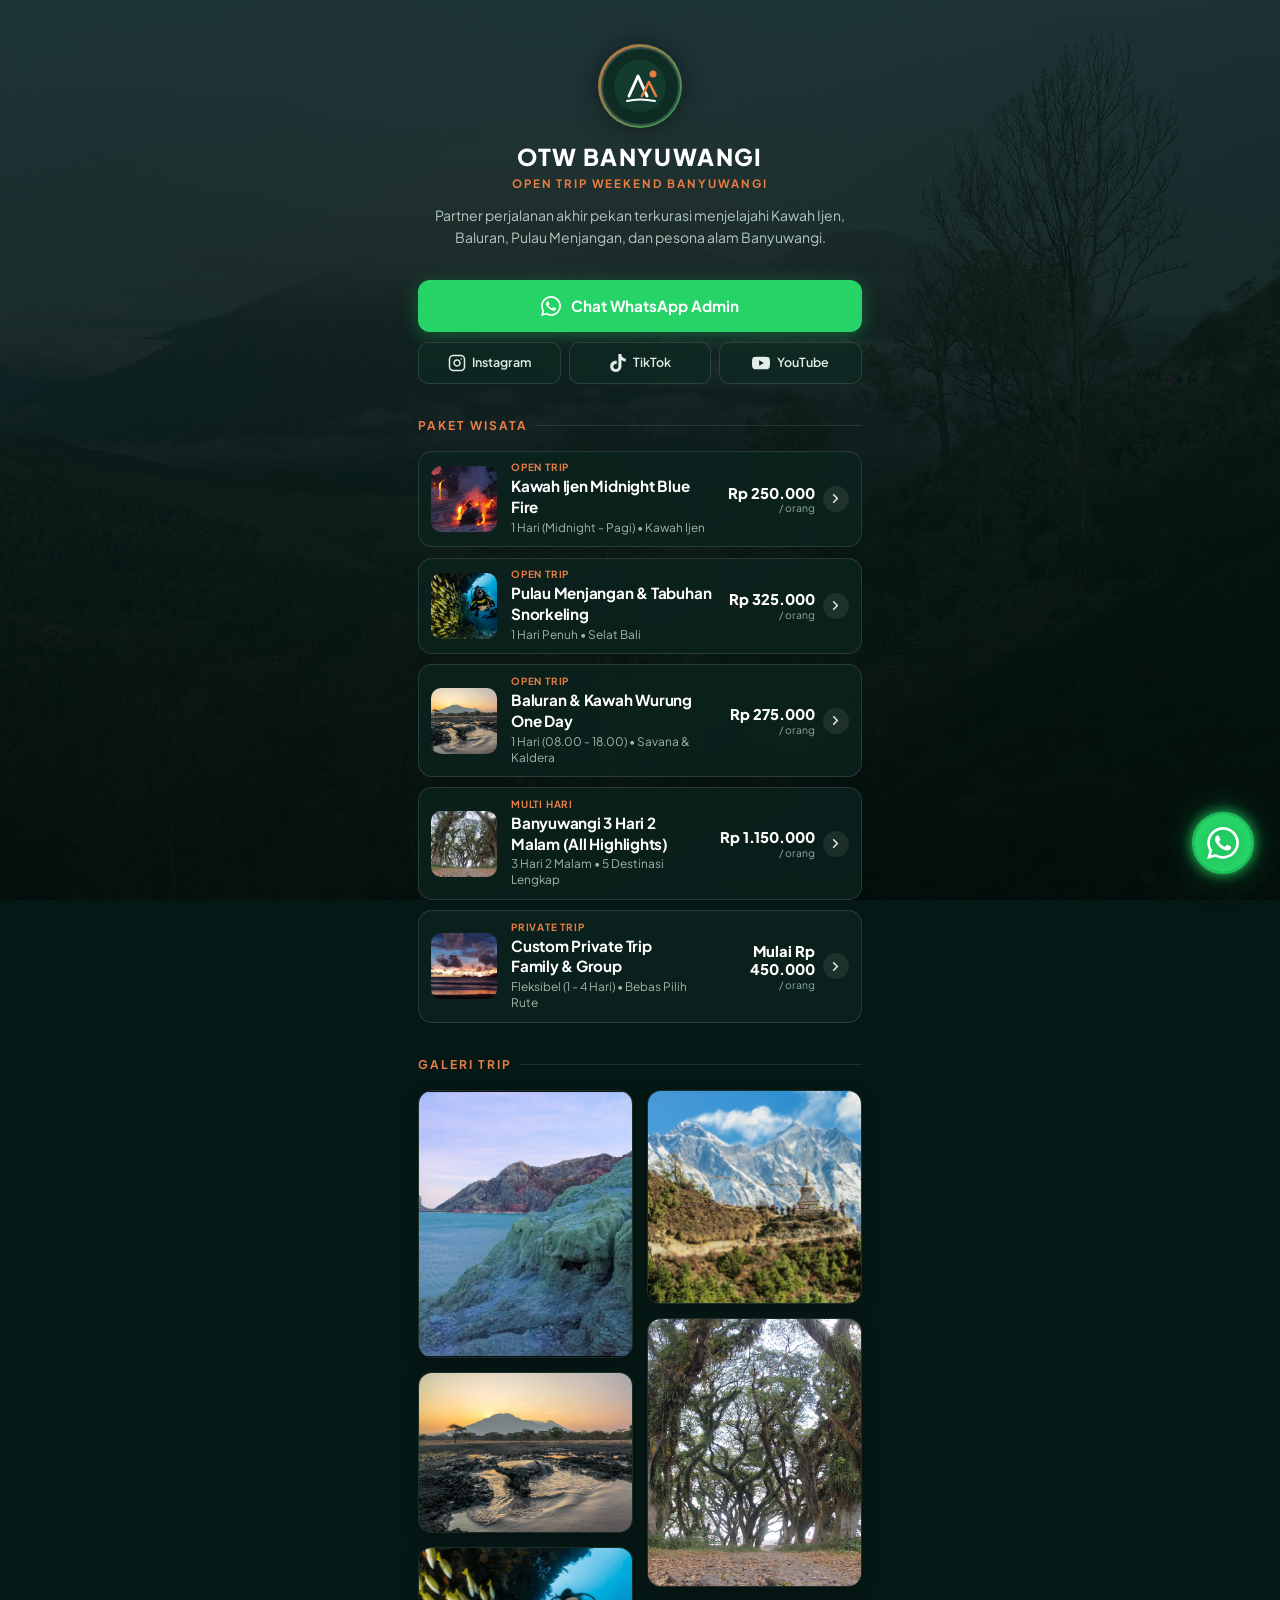
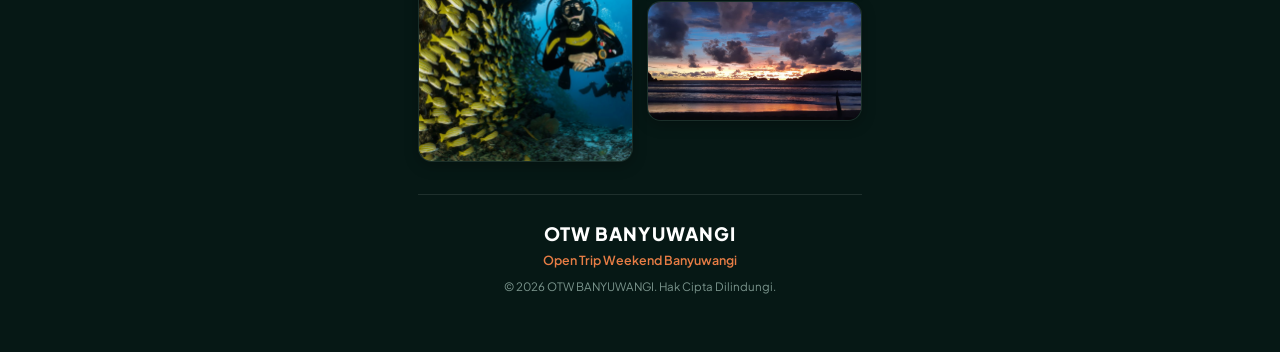
==== commit 19b16d4a: "mobile" ====
--- a/index.html
+++ b/index.html
@@ -10,7 +10,7 @@
   <!-- Google Fonts Preconnect & Stylesheet -->
   <link rel="preconnect" href="https://fonts.googleapis.com" />
   <link rel="preconnect" href="https://fonts.gstatic.com" crossorigin />
-  <link rel="stylesheet" href="css/style.css" />
+  <link rel="stylesheet" href="css/style.css?v=10" />
 
   <link rel="icon" type="image/svg+xml" href="assets/images/logo.svg" />
 </head>
@@ -283,6 +283,6 @@
     </div>
   </div>
 
-  <script src="js/script.js"></script>
+  <script src="js/script.js?v=10"></script>
 </body>
 </html>
--- a/css/style.css
+++ b/css/style.css
@@ -2770,15 +2770,16 @@
 }
 .lightbox-prev {
   position: absolute;
-  left: -65px;
+  left: 24px;
   top: calc(50% - 25px);
+  z-index: 10;
 }
 .lightbox-next {
   position: absolute;
-  right: -65px;
+  right: 24px;
   top: calc(50% - 25px);
-}
-
+  z-index: 10;
+}
 /* ==========================================================================
    SUBPAGE: KONTAK (kontak.html)
    ========================================================================== */
@@ -2969,8 +2970,10 @@
   .tile-w-4 { grid-column: span 3; }
   .tile-w-4b { grid-column: span 3; }
   .tile-w-4c { grid-column: span 6; }
-  .lightbox-prev { left: 10px; }
-  .lightbox-next { right: 10px; }
+  .lightbox-prev,
+  .lightbox-next {
+    display: none !important;
+  }
 
   .navbar {
     height: 74px;
@@ -3144,8 +3147,8 @@
   }
 
   .floating-wa-btn {
-    bottom: 20px;
-    right: 20px;
+    bottom: max(20px, calc(16px + env(safe-area-inset-bottom, 0px)));
+    right: max(18px, calc(16px + env(safe-area-inset-right, 0px)));
     width: 52px;
     height: 52px;
     box-shadow: 0 6px 20px rgba(37, 211, 102, 0.4);
@@ -3161,6 +3164,10 @@
   .lightbox-close {
     top: 16px;
     right: 16px;
+  }
+  .lightbox-prev,
+  .lightbox-next {
+    display: none !important;
   }
 }
 
@@ -4369,7 +4376,7 @@
 }
 
 .package-row-info {
-  flex: 1;
+  flex: 1 1 0%;
   min-width: 0;
   display: flex;
   flex-direction: column;
@@ -4382,6 +4389,7 @@
   letter-spacing: 0.08em;
   color: var(--color-orange);
   text-transform: uppercase;
+  line-height: 1.2;
 }
 
 .package-row-title {
@@ -4391,7 +4399,9 @@
   color: #FFFFFF;
   line-height: 1.35;
   white-space: normal;
-  word-break: break-word;
+  word-break: normal;
+  overflow-wrap: break-word;
+  hyphens: none;
 }
 
 .package-row-meta {
@@ -4407,24 +4417,31 @@
   gap: 0.5rem;
   flex-shrink: 0;
   text-align: right;
+  min-width: 0;
 }
 
 .package-row-price-wrap {
   display: flex;
   flex-direction: column;
   align-items: flex-end;
+  text-align: right;
+  max-width: 110px;
 }
 
 .package-row-price {
   font-size: 0.92rem;
   font-weight: 800;
   color: #FEFDF9;
-  white-space: nowrap;
+  line-height: 1.25;
+  text-align: right;
+  white-space: normal;
 }
 
 .package-row-unit {
   font-size: 0.65rem;
   color: #8EAAA0;
+  line-height: 1.2;
+  white-space: nowrap;
 }
 
 .package-row-arrow {
@@ -4445,22 +4462,35 @@
   transform: translateX(2px);
 }
 
-/* 5. 2-Column Travel Gallery */
+/* 5. Asymmetric Masonry 2-Column Travel Gallery */
 .gallery-biolink-grid {
-  display: grid;
-  grid-template-columns: repeat(2, 1fr);
-  gap: 0.65rem;
+  display: block;
+  column-count: 2;
+  column-gap: 14px;
 }
 
 .gallery-biolink-item {
   position: relative;
-  border-radius: 12px;
+  display: block;
+  break-inside: avoid;
+  page-break-inside: avoid;
+  margin-bottom: 14px;
+  border-radius: 14px;
   overflow: hidden;
   background: #081D18;
   cursor: pointer;
   box-shadow: 0 4px 14px rgba(0, 0, 0, 0.25);
   border: 1px solid rgba(255, 255, 255, 0.08);
-}
+  height: auto;
+}
+
+/* Editorial asymmetric aspect ratios (Natural, dynamic heights) */
+.gallery-biolink-item:nth-child(1) { aspect-ratio: 4 / 5; }   /* Kawah Ijen - Megah vertikal */
+.gallery-biolink-item:nth-child(2) { aspect-ratio: 4 / 3; }   /* Baluran - Kaldera natural */
+.gallery-biolink-item:nth-child(3) { aspect-ratio: 1 / 1; }   /* Menjangan - Karang bawah air */
+.gallery-biolink-item:nth-child(4) { aspect-ratio: 1 / 1; }   /* Tabuhan - Pasir putih seimbang */
+.gallery-biolink-item:nth-child(5) { aspect-ratio: 4 / 5; }   /* De Djawatan - Kanopi pohon purba */
+.gallery-biolink-item:nth-child(6) { aspect-ratio: 16 / 9; }  /* Pulau Merah - Sunset panorama */
 
 .gallery-biolink-item img {
   width: 100%;
@@ -4477,14 +4507,6 @@
 .gallery-biolink-item:hover {
   border-color: rgba(231, 125, 69, 0.4);
 }
-
-.gallery-biolink-item:nth-child(1) { height: 180px; }
-.gallery-biolink-item:nth-child(2) { height: 140px; }
-.gallery-biolink-item:nth-child(3) { height: 140px; }
-.gallery-biolink-item:nth-child(4) { height: 180px; }
-.gallery-biolink-item:nth-child(5) { height: 160px; }
-.gallery-biolink-item:nth-child(6) { height: 160px; }
-
 /* 6. Simple Footer */
 .biolink-footer {
   text-align: center;
@@ -4514,35 +4536,341 @@
   color: #7B958D;
 }
 
-/* Mobile Optimizations */
-@media (max-width: 440px) {
+/* ==========================================================================
+   MOBILE RESPONSIVE REFINEMENTS (320px - 480px)
+   Maintains desktop layout & visual identity while perfecting mobile view
+   ========================================================================== */
+
+/* 1. Common Smartphone Screen (375px - 480px, e.g. iPhone, Pixel, Galaxy) */
+@media (max-width: 480px) {
   .biolink-container {
-    padding: 2rem 0.95rem 3rem;
-    gap: 1.75rem;
+    padding: 2rem 1rem calc(5.75rem + env(safe-area-inset-bottom, 0px));
+    gap: 1.65rem;
+  }
+
+  /* Profile Header */
+  .biolink-avatar-wrap {
+    width: 74px;
+    height: 74px;
+    margin-bottom: 0.85rem;
+  }
+  .biolink-avatar svg {
+    width: 44px;
+    height: 44px;
+  }
+  .biolink-brand-title {
+    font-size: 1.25rem;
+    letter-spacing: 0.05em;
+    margin-bottom: 0.2rem;
+  }
+  .biolink-subtitle {
+    font-size: 0.7rem;
+    letter-spacing: 0.14em;
+    margin-bottom: 0.65rem;
+  }
+  .biolink-bio-text {
+    font-size: 0.84rem;
+    line-height: 1.55;
+    max-width: 390px;
+    padding-inline: 0.25rem;
+  }
+
+  /* Contact & Social Buttons */
+  .biolink-actions {
+    gap: 0.55rem;
+  }
+  .btn-biolink-wa {
+    padding: 0.8rem 1.15rem;
+    font-size: 0.9rem;
+    gap: 0.55rem;
+    border-radius: 12px;
+  }
+  .btn-biolink-wa svg {
+    width: 19px;
+    height: 19px;
+    flex-shrink: 0;
+  }
+  .btn-biolink-wa span {
+    line-height: 1.2;
+  }
+  .biolink-social-row {
+    gap: 0.45rem;
+  }
+  .btn-biolink-social {
+    padding: 0.55rem 0.35rem;
+    font-size: 0.75rem;
+    gap: 0.35rem;
+    white-space: nowrap;
+    border-radius: 9px;
+  }
+  .btn-biolink-social svg {
+    width: 16px;
+    height: 16px;
+    flex-shrink: 0;
+  }
+  .btn-biolink-social span {
+    line-height: 1.2;
+  }
+
+  /* Tour Package Cards (Priority 2) */
+  .package-list-rows {
+    gap: 0.6rem;
+  }
+  .package-row-card {
+    padding: 0.6rem 0.65rem;
+    gap: 0.65rem;
+    border-radius: 12px;
+    min-width: 0;
   }
   .package-row-thumb {
     width: 58px;
     height: 58px;
+    flex-shrink: 0;
+    border-radius: 9px;
+  }
+  .package-row-info {
+    min-width: 0;
+    gap: 0.15rem;
+  }
+  .package-row-badge {
+    font-size: 0.6rem;
+    letter-spacing: 0.06em;
+    line-height: 1.2;
   }
   .package-row-title {
     font-size: 0.88rem;
+    line-height: 1.3;
+    font-weight: 700;
+    word-break: normal;
+    overflow-wrap: break-word;
+    hyphens: none;
   }
   .package-row-meta {
-    font-size: 0.72rem;
+    font-size: 0.71rem;
+    line-height: 1.3;
+  }
+  .package-row-price-col {
+    gap: 0.4rem;
+    flex-shrink: 0;
+  }
+  .package-row-price-wrap {
+    max-width: 96px;
+    align-items: flex-end;
   }
   .package-row-price {
-    font-size: 0.86rem;
+    font-size: 0.84rem;
+    font-weight: 800;
+    line-height: 1.25;
+    white-space: normal;
+    text-align: right;
+  }
+  .package-row-unit {
+    font-size: 0.62rem;
+    line-height: 1.2;
+    white-space: nowrap;
+  }
+  .package-row-arrow {
+    width: 22px;
+    height: 22px;
+    flex-shrink: 0;
+  }
+  .package-row-arrow svg {
+    width: 13px;
+    height: 13px;
+  }
+
+  /* Trip Gallery (Maintains completed 2-column mobile view) */
+  .gallery-biolink-grid {
+    display: grid !important;
+    grid-template-columns: repeat(2, 1fr) !important;
+    gap: 0.55rem !important;
+    column-count: auto !important;
+  }
+  .gallery-biolink-item {
+    aspect-ratio: 4 / 3 !important;
+    height: auto !important;
+    border-radius: 12px !important;
+    margin-bottom: 0 !important;
+  }
+  .gallery-biolink-item:nth-child(n) {
+    aspect-ratio: 4 / 3 !important;
+    height: auto !important;
+  }
+  /* Footer & Floating WhatsApp (Priority 5) */
+  .biolink-footer {
+    padding-top: 1.35rem;
+  }
+  .biolink-footer .brand-main {
+    font-size: 1.05rem;
+  }
+  .biolink-footer .footer-tagline {
+    font-size: 0.75rem;
+  }
+  .biolink-footer .footer-copyright {
+    font-size: 0.7rem;
+    line-height: 1.5;
+    max-width: 260px;
+    margin-inline: auto;
+  }
+  .floating-wa-btn {
+    bottom: max(20px, calc(16px + env(safe-area-inset-bottom, 0px)));
+    right: max(18px, calc(16px + env(safe-area-inset-right, 0px)));
+    width: 52px;
+    height: 52px;
+  }
+  .floating-wa-btn svg {
+    width: 26px;
+    height: 26px;
+  }
+
+  /* Hide Lightbox Prev/Next Navigation Buttons on Mobile (Touch Swipe Active) */
+  .lightbox-prev,
+  .lightbox-next {
+    display: none !important;
+  }
+}
+
+/* 2. Small Smartphone Screen (320px - 360px, e.g. iPhone SE, Galaxy Fold cover) */
+@media (max-width: 360px) {
+  .biolink-container {
+    padding: 1.5rem 0.65rem calc(5.5rem + env(safe-area-inset-bottom, 0px));
+    gap: 1.35rem;
+  }
+
+  /* Profile Header */
+  .biolink-avatar-wrap {
+    width: 66px;
+    height: 66px;
+    margin-bottom: 0.7rem;
+  }
+  .biolink-avatar svg {
+    width: 40px;
+    height: 40px;
+  }
+  .biolink-brand-title {
+    font-size: 1.12rem;
+    letter-spacing: 0.04em;
+  }
+  .biolink-subtitle {
+    font-size: 0.65rem;
+    letter-spacing: 0.12em;
+    margin-bottom: 0.55rem;
+  }
+  .biolink-bio-text {
+    font-size: 0.8rem;
+    line-height: 1.48;
+    padding-inline: 0;
+  }
+
+  /* Contact & Social Buttons */
+  .biolink-actions {
+    gap: 0.45rem;
+  }
+  .btn-biolink-wa {
+    padding: 0.72rem 0.95rem;
+    font-size: 0.84rem;
+    gap: 0.5rem;
+    border-radius: 10px;
+  }
+  .btn-biolink-wa svg {
+    width: 18px;
+    height: 18px;
+  }
+  .biolink-social-row {
+    gap: 0.35rem;
+  }
+  .btn-biolink-social {
+    padding: 0.48rem 0.2rem;
+    font-size: 0.68rem;
+    gap: 0.25rem;
+    border-radius: 8px;
+  }
+  .btn-biolink-social svg {
+    width: 14px;
+    height: 14px;
+  }
+
+  /* Tour Package Cards */
+  .package-list-rows {
+    gap: 0.55rem;
   }
   .package-row-card {
-    padding: 0.55rem 0.65rem;
-    gap: 0.65rem;
-  }
-  .gallery-biolink-item:nth-child(1) { height: 150px; }
-  .gallery-biolink-item:nth-child(2) { height: 120px; }
-  .gallery-biolink-item:nth-child(3) { height: 120px; }
-  .gallery-biolink-item:nth-child(4) { height: 150px; }
-  .gallery-biolink-item:nth-child(5) { height: 135px; }
-  .gallery-biolink-item:nth-child(6) { height: 135px; }
+    padding: 0.5rem 0.55rem;
+    gap: 0.5rem;
+    border-radius: 11px;
+  }
+  .package-row-thumb {
+    width: 52px;
+    height: 52px;
+    border-radius: 8px;
+  }
+  .package-row-badge {
+    font-size: 0.58rem;
+  }
+  .package-row-title {
+    font-size: 0.82rem;
+    line-height: 1.25;
+  }
+  .package-row-meta {
+    font-size: 0.66rem;
+    line-height: 1.25;
+  }
+  .package-row-price-col {
+    gap: 0.35rem;
+  }
+  .package-row-price-wrap {
+    max-width: 86px;
+  }
+  .package-row-price {
+    font-size: 0.78rem;
+    line-height: 1.2;
+  }
+  .package-row-unit {
+    font-size: 0.58rem;
+  }
+  .package-row-arrow {
+    width: 20px;
+    height: 20px;
+  }
+  .package-row-arrow svg {
+    width: 12px;
+    height: 12px;
+  }
+
+  /* Trip Gallery */
+  .gallery-biolink-grid {
+    gap: 0.45rem !important;
+  }
+  .gallery-biolink-item {
+    border-radius: 10px !important;
+    aspect-ratio: 4 / 3 !important;
+  }
+  .gallery-biolink-item:nth-child(n) {
+    aspect-ratio: 4 / 3 !important;
+  }
+  /* Footer & Floating WhatsApp */
+  .biolink-footer .brand-main {
+    font-size: 0.96rem;
+  }
+  .biolink-footer .footer-tagline {
+    font-size: 0.68rem;
+  }
+  .biolink-footer .footer-copyright {
+    font-size: 0.66rem;
+    line-height: 1.5;
+    max-width: 230px;
+    margin-inline: auto;
+  }
+  .floating-wa-btn {
+    bottom: max(16px, calc(12px + env(safe-area-inset-bottom, 0px)));
+    right: max(14px, calc(12px + env(safe-area-inset-right, 0px)));
+    width: 48px;
+    height: 48px;
+  }
+  .floating-wa-btn svg {
+    width: 24px;
+    height: 24px;
+  }
 }
 
 /* Reduced Motion Support */
@@ -4554,3 +4882,90 @@
     scroll-behavior: auto !important;
   }
 }
+
+/* ==========================================================================
+   DESKTOP ENLARGED LIGHTBOX VIEWPORT (992px+)
+   Maximizes screen width and height usage with minimal balanced side margins
+   ========================================================================== */
+@media (min-width: 992px) {
+  .lightbox {
+    padding: 1.5rem 4.5rem 1.5rem;
+  }
+  .lightbox-content {
+    max-width: min(94vw, 1720px) !important;
+    max-height: 95vh;
+  }
+  .lightbox-image-wrap {
+    max-height: 85vh !important;
+    width: 100%;
+    background-color: transparent;
+  }
+  .lightbox-image-wrap img {
+    max-height: 85vh !important;
+    width: auto;
+    max-width: 100%;
+    object-fit: contain;
+    border-radius: var(--radius-sm);
+    box-shadow: 0 20px 60px rgba(0, 0, 0, 0.65);
+  }
+  .lightbox-caption-bar {
+    margin-top: 0.85rem;
+    max-width: 100%;
+  }
+  .lightbox-title {
+    font-size: 1.15rem;
+  }
+  .lightbox-counter {
+    font-size: 0.85rem;
+  }
+  .lightbox-prev {
+    display: grid !important;
+    left: 20px;
+  }
+  .lightbox-next {
+    display: grid !important;
+    right: 20px;
+  }
+  .lightbox-close {
+    top: 20px;
+    right: 20px;
+  }
+}
+
+@media (min-width: 1440px) {
+  .lightbox {
+    padding: 1.75rem 5rem 1.75rem;
+  }
+  .lightbox-content {
+    max-width: min(95vw, 1850px) !important;
+    max-height: 95vh;
+  }
+  .lightbox-image-wrap {
+    max-height: 86vh !important;
+  }
+  .lightbox-image-wrap img {
+    max-height: 86vh !important;
+  }
+  .lightbox-prev {
+    left: 24px;
+  }
+  .lightbox-next {
+    right: 24px;
+  }
+  .lightbox-close {
+    top: 24px;
+    right: 24px;
+  }
+}
+
+@media (min-width: 1920px) {
+  .lightbox-content {
+    max-width: min(96vw, 2200px) !important;
+  }
+  .lightbox-image-wrap {
+    max-height: 88vh !important;
+  }
+  .lightbox-image-wrap img {
+    max-height: 88vh !important;
+  }
+}
